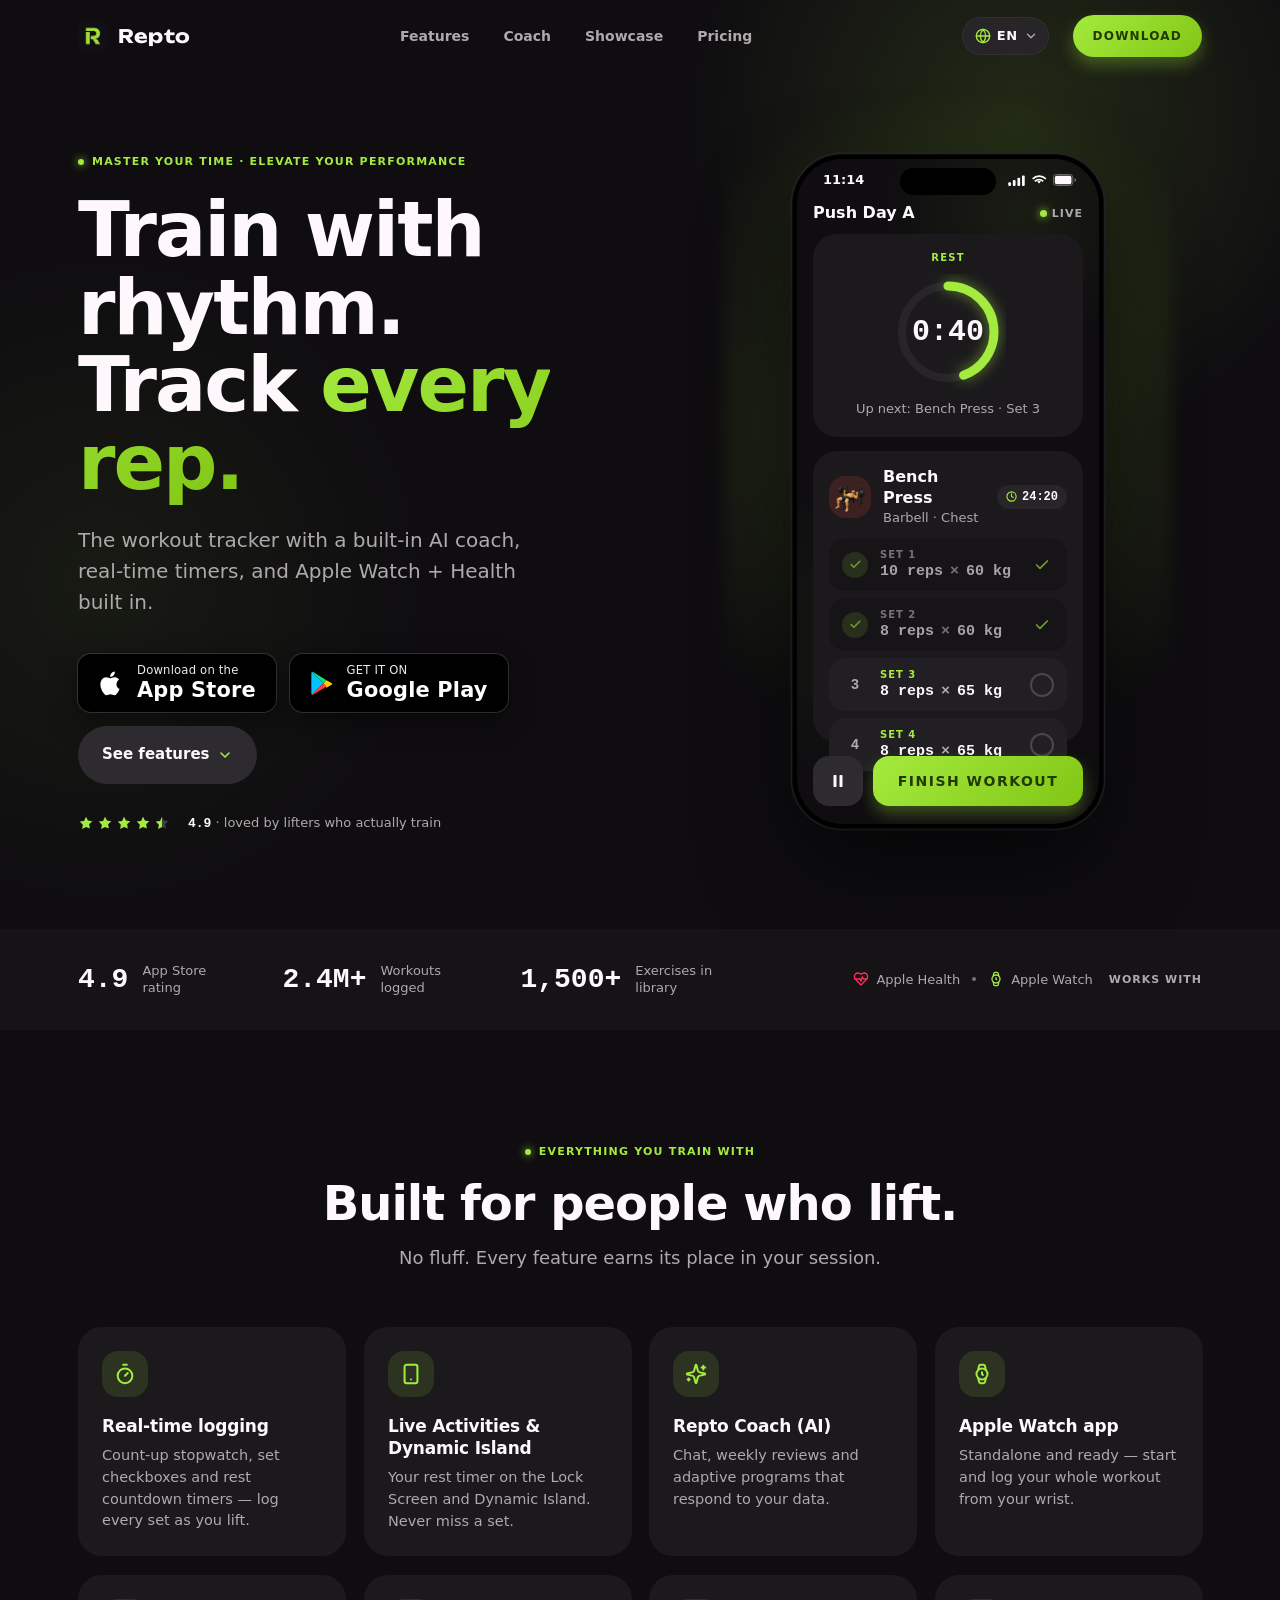
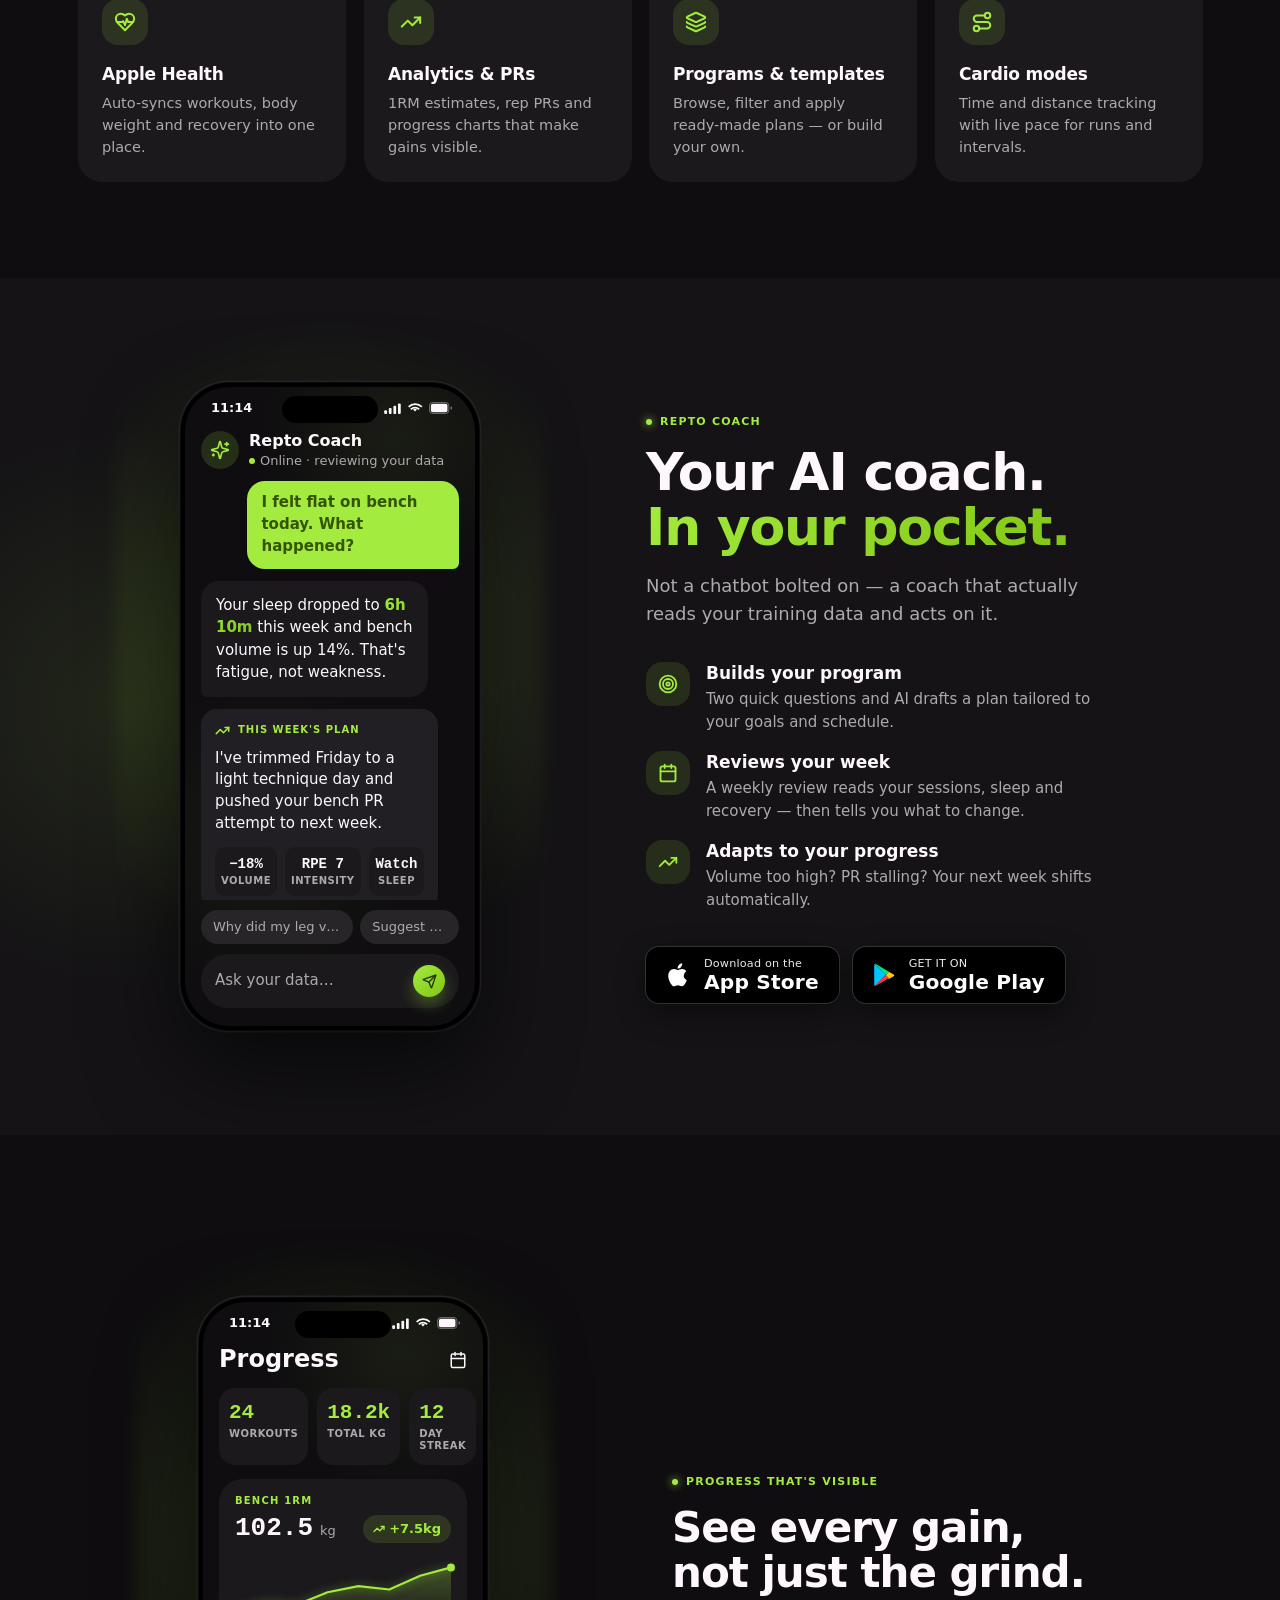
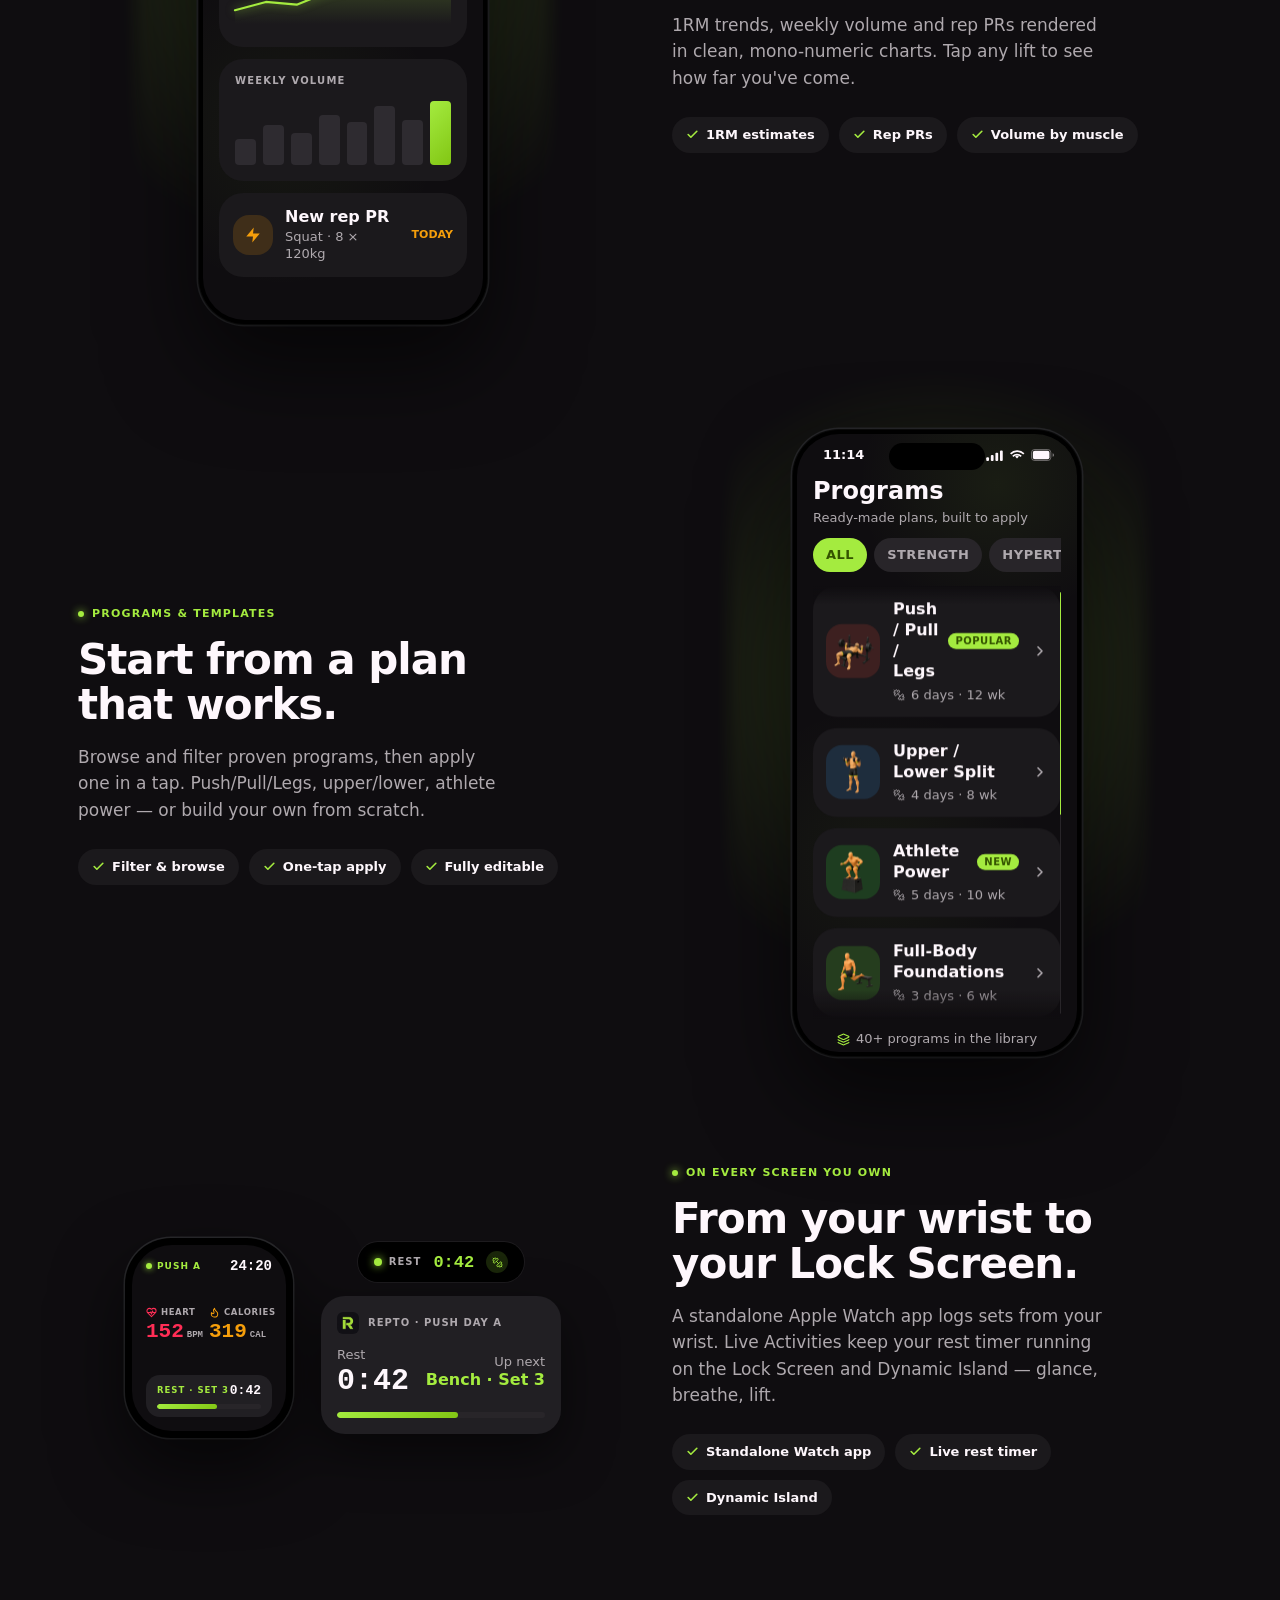
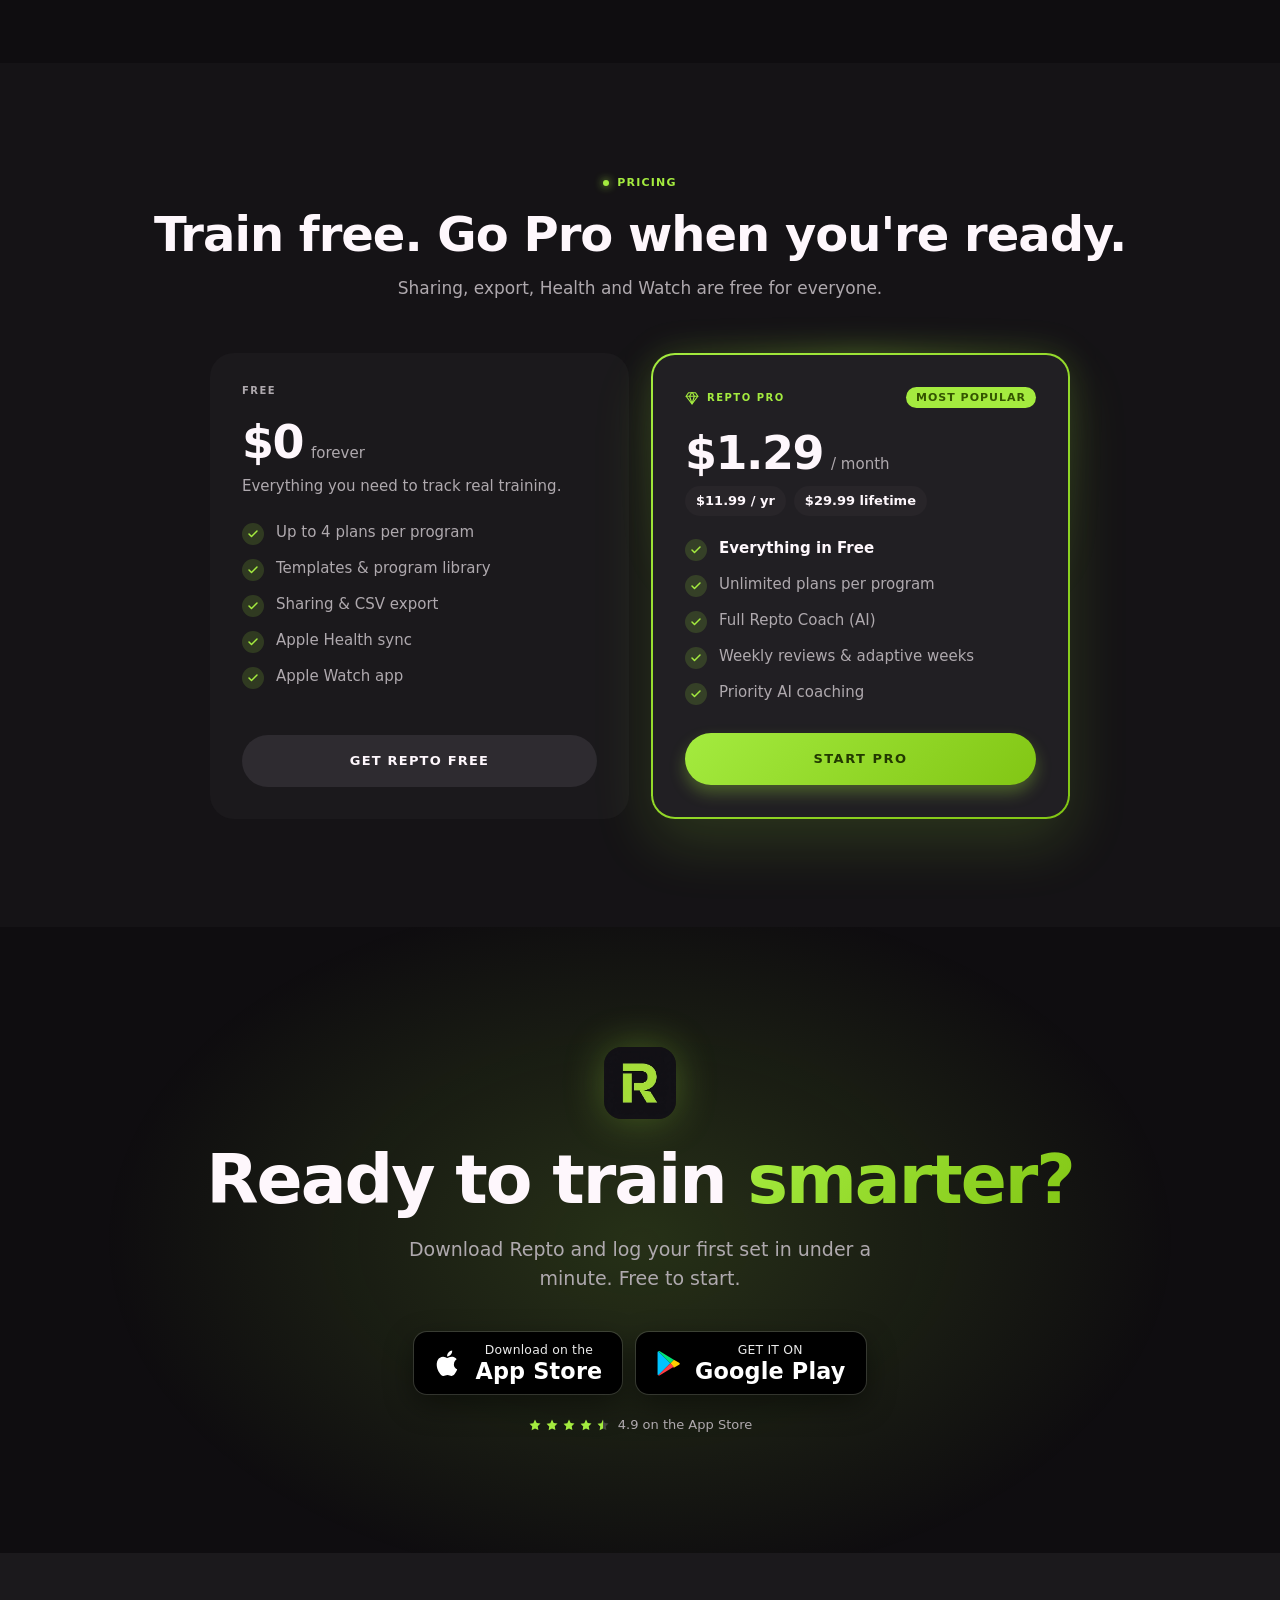
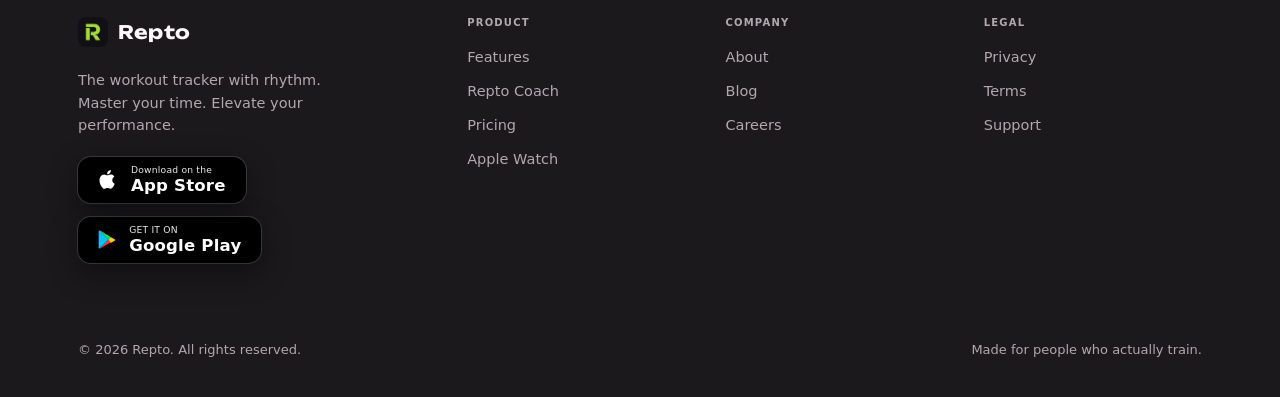
==== vi/index.html @ 9b0aa70a "fix(i18n): move vi pages to vi/ directory, remove 200 rewrite The 200 rewrite in _redirects (/vi -> " ====
<!DOCTYPE html>
<html lang="vi">
<head>
<meta charset="UTF-8" />
<meta name="viewport" content="width=device-width, initial-scale=1.0" />
<title>Repto — Tập theo từng nhịp. Ghi lại từng rep.</title>
<meta name="description" content="Ứng dụng theo dõi tập luyện với AI coach tích hợp, hẹn giờ thời gian thực, cùng Apple Watch + Apple Health. Làm chủ thời gian. Nâng tầm phong độ." />
<link rel="icon" href="../assets/repto-logo.jpeg" />
<link rel="stylesheet" href="../assets/colors_and_type.css" />
<link rel="stylesheet" href="../assets/styles.css" />
<link rel="stylesheet" href="../assets/lang.css" />
<link rel="canonical" href="https://reptofit.com/vi" />
<link rel="alternate" hreflang="en" href="https://reptofit.com/" />
<link rel="alternate" hreflang="vi" href="https://reptofit.com/vi" />
<link rel="alternate" hreflang="x-default" href="https://reptofit.com/" />
<meta property="og:type" content="website" />
<meta property="og:url" content="https://reptofit.com/vi" />
<meta property="og:title" content="Repto — Tập theo từng nhịp. Ghi lại từng rep." />
<meta property="og:description" content="Ứng dụng theo dõi tập luyện với AI coach tích hợp, hẹn giờ thời gian thực, cùng Apple Watch + Apple Health." />
<meta property="og:image" content="https://reptofit.com/assets/repto-logo.jpeg" />
<meta property="og:locale" content="vi_VN" />
<meta property="og:locale:alternate" content="en_US" />
<meta name="apple-itunes-app" content="app-id=6761402067" />
<meta name="twitter:card" content="summary_large_image" />
<meta name="twitter:title" content="Repto — Tập theo từng nhịp. Ghi lại từng rep." />
<meta name="twitter:description" content="Ứng dụng theo dõi tập luyện với AI coach tích hợp, hẹn giờ thời gian thực, cùng Apple Watch + Apple Health." />
<meta name="twitter:image" content="https://reptofit.com/assets/repto-logo.jpeg" />
<script type="application/ld+json">
{
  "@context": "https://schema.org",
  "@type": "SoftwareApplication",
  "name": "Repto — Ứng dụng theo dõi tập luyện",
  "operatingSystem": "iOS",
  "applicationCategory": "HealthApplication",
  "url": "https://reptofit.com/vi",
  "downloadUrl": "https://apps.apple.com/app/repto-workout-tracker/id6761402067",
  "description": "Ứng dụng theo dõi tập luyện với AI coach tích hợp, hẹn giờ thời gian thực, cùng Apple Watch + Apple Health.",
  "offers": {
    "@type": "Offer",
    "price": "0",
    "priceCurrency": "USD"
  },
  "publisher": {
    "@type": "Organization",
    "name": "Repto",
    "url": "https://reptofit.com/"
  },
  "aggregateRating": {
    "@type": "AggregateRating",
    "ratingValue": "4.9",
    "ratingCount": "30",
    "bestRating": "5",
    "worstRating": "1"
  }
}
</script>
<script src="../assets/redirect.js"></script>
</head>
<body>

<!-- ============================================================ ICON SPRITE
     Lucide-geometry stroke icons; referenced via <svg class="icon"><use/></svg>.
     Stroke/fill/size are set by presentation attributes on each <use> wrapper. -->
<svg width="0" height="0" style="position:absolute" aria-hidden="true">
  <defs>
    <symbol id="i-timer" viewBox="0 0 24 24"><line x1="10" x2="14" y1="2" y2="2"/><line x1="12" x2="15" y1="14" y2="11"/><circle cx="12" cy="14" r="8"/></symbol>
    <symbol id="i-smartphone" viewBox="0 0 24 24"><rect width="14" height="20" x="5" y="2" rx="2" ry="2"/><path d="M12 18h.01"/></symbol>
    <symbol id="i-sparkles" viewBox="0 0 24 24"><path d="M9.937 15.5A2 2 0 0 0 8.5 14.063l-6.135-1.582a.5.5 0 0 1 0-.962L8.5 9.936A2 2 0 0 0 9.937 8.5l1.582-6.135a.5.5 0 0 1 .962 0L14.063 8.5A2 2 0 0 0 15.5 9.937l6.135 1.581a.5.5 0 0 1 0 .964L15.5 14.063a2 2 0 0 0-1.437 1.437l-1.582 6.135a.5.5 0 0 1-.962 0z"/><path d="M20 3v4"/><path d="M22 5h-4"/><path d="M4 17v2"/><path d="M5 18H3"/></symbol>
    <symbol id="i-watch" viewBox="0 0 24 24"><circle cx="12" cy="12" r="6"/><polyline points="12 10 12 12 13 13"/><path d="m16.13 7.66-.81-4.05a2 2 0 0 0-2-1.61h-2.68a2 2 0 0 0-2 1.61l-.78 4.05"/><path d="m7.88 16.36.8 4a2 2 0 0 0 2 1.61h2.72a2 2 0 0 0 2-1.61l.81-4.05"/></symbol>
    <symbol id="i-heartPulse" viewBox="0 0 24 24"><path d="M19 14c1.49-1.46 3-3.21 3-5.5A5.5 5.5 0 0 0 16.5 3c-1.76 0-3 .5-4.5 2-1.5-1.5-2.74-2-4.5-2A5.5 5.5 0 0 0 2 8.5c0 2.3 1.5 4.05 3 5.5l7 7Z"/><path d="M3.22 12H9.5l.5-1 2 4.5 2-7 1.5 3.5h5.27"/></symbol>
    <symbol id="i-trendingUp" viewBox="0 0 24 24"><polyline points="22 7 13.5 15.5 8.5 10.5 2 17"/><polyline points="16 7 22 7 22 13"/></symbol>
    <symbol id="i-layers" viewBox="0 0 24 24"><path d="m12.83 2.18a2 2 0 0 0-1.66 0L2.6 6.08a1 1 0 0 0 0 1.83l8.58 3.91a2 2 0 0 0 1.66 0l8.58-3.9a1 1 0 0 0 0-1.83Z"/><path d="M2 12a1 1 0 0 0 .58.91l8.6 3.91a2 2 0 0 0 1.65 0l8.58-3.9A1 1 0 0 0 22 12"/><path d="M2 17a1 1 0 0 0 .58.91l8.6 3.91a2 2 0 0 0 1.65 0l8.58-3.9A1 1 0 0 0 22 17"/></symbol>
    <symbol id="i-route" viewBox="0 0 24 24"><circle cx="6" cy="19" r="3"/><path d="M9 19h8.5a3.5 3.5 0 0 0 0-7h-11a3.5 3.5 0 0 1 0-7H15"/><circle cx="18" cy="5" r="3"/></symbol>
    <symbol id="i-target" viewBox="0 0 24 24"><circle cx="12" cy="12" r="10"/><circle cx="12" cy="12" r="6"/><circle cx="12" cy="12" r="2"/></symbol>
    <symbol id="i-calendar" viewBox="0 0 24 24"><path d="M8 2v4"/><path d="M16 2v4"/><rect width="18" height="18" x="3" y="4" rx="2"/><path d="M3 10h18"/></symbol>
    <symbol id="i-check" viewBox="0 0 24 24"><path d="M20 6 9 17l-5-5"/></symbol>
    <symbol id="i-gem" viewBox="0 0 24 24"><path d="M6 3h12l4 6-10 13L2 9Z"/><path d="M11 3 8 9l4 13 4-13-3-6"/><path d="M2 9h20"/></symbol>
    <symbol id="i-chevronDown" viewBox="0 0 24 24"><path d="m6 9 6 6 6-6"/></symbol>
    <symbol id="i-chevronRight" viewBox="0 0 24 24"><path d="m9 18 6-6-6-6"/></symbol>
    <symbol id="i-clock" viewBox="0 0 24 24"><circle cx="12" cy="12" r="10"/><polyline points="12 6 12 12 16 14"/></symbol>
    <symbol id="i-dumbbell" viewBox="0 0 24 24"><path d="M14.4 14.4 9.6 9.6"/><path d="M18.657 21.485a2 2 0 1 1-2.829-2.828l-1.767 1.768a2 2 0 1 1-2.829-2.829l6.364-6.364a2 2 0 1 1 2.829 2.829l-1.768 1.767a2 2 0 1 1 2.828 2.829z"/><path d="m21.5 21.5-1.4-1.4"/><path d="M3.9 3.9 2.5 2.5"/><path d="M6.404 12.768a2 2 0 1 1-2.829-2.829l1.768-1.767a2 2 0 1 1-2.828-2.829l2.828-2.828a2 2 0 1 1 2.829 2.828l1.767-1.768a2 2 0 1 1 2.829 2.829z"/></symbol>
    <symbol id="i-flame" viewBox="0 0 24 24"><path d="M8.5 14.5A2.5 2.5 0 0 0 11 12c0-1.38-.5-2-1-3-1.072-2.143-.224-4.054 2-6 .5 2.5 2 4.9 4 6.5 2 1.6 3 3.5 3 5.5a7 7 0 1 1-14 0c0-1.153.433-2.294 1-3a2.5 2.5 0 0 0 2.5 2.5z"/></symbol>
    <symbol id="i-zap" viewBox="0 0 24 24"><polygon points="13 2 3 14 12 14 11 22 21 10 12 10 13 2"/></symbol>
    <symbol id="i-send" viewBox="0 0 24 24"><path d="M14.536 21.686a.5.5 0 0 0 .937-.024l6.5-19a.496.496 0 0 0-.635-.635l-19 6.5a.5.5 0 0 0-.024.937l7.93 3.18a2 2 0 0 1 1.112 1.11z"/><path d="m21.854 2.147-10.94 10.939"/></symbol>
  </defs>
</svg>

<!-- ============================================================ NAV -->
<header class="nav" id="nav">
  <nav class="nav__inner container">
    <a href="#top" class="wordmark" aria-label="Repto home">
      <img src="../assets/repto-logo.jpeg" alt="" width="30" height="30" class="wordmark__logo" />
      <span class="wordmark__name">Repto</span>
    </a>
    <div class="nav__links">
      <a href="#features">Tính năng</a>
      <a href="#coach">Coach</a>
      <a href="#showcase">Trải nghiệm</a>
      <a href="#pricing">Bảng giá</a>
    </div>
    <div class="nav__lang" data-lang-switch><noscript><a href="/">English</a></noscript></div>
    <a href="#download" class="btn-cta nav__cta">Tải về</a>
  </nav>
</header>

<main>

<!-- ============================================================ HERO -->
<section id="top" class="hero">
  <div class="hero__glows" aria-hidden="true">
    <span class="glow glow--hero-a"></span>
    <span class="glow glow--hero-b"></span>
  </div>
  <div class="container hero__inner">
    <div class="hero-grid">
      <div class="hero-copy">
        <div class="reveal"><span class="overline"><span class="overline__dot"></span><span class="overline__text">Làm chủ thời gian · Nâng tầm phong độ</span></span></div>
        <h1 class="reveal hero__title" data-delay="70">Tập theo từng nhịp.<br />Ghi lại <span class="accent">từng rep.</span></h1>
        <p class="reveal hero__lead" data-delay="140">Ứng dụng theo dõi tập luyện tích hợp AI coach, hẹn giờ thời gian thực, cùng Apple Watch + Health.</p>
        <div class="reveal hero__ctas" data-delay="210">
          <!-- App Store badge -->
          <a href="https://apps.apple.com/app/repto-workout-tracker/id6761402067" target="_blank" rel="noopener" class="badge badge--58" aria-label="Tải Repto trên App Store">
            <svg class="badge__glyph" viewBox="0 0 24 24" fill="#fff" aria-hidden="true"><path d="M17.05 12.5c-.03-2.5 2.04-3.7 2.13-3.76-1.16-1.7-2.97-1.93-3.61-1.96-1.54-.16-3 .9-3.78.9-.77 0-1.97-.88-3.24-.85-1.67.02-3.21.97-4.07 2.46-1.73 3.01-.44 7.46 1.24 9.9.82 1.2 1.8 2.53 3.08 2.48 1.24-.05 1.7-.8 3.2-.8 1.49 0 1.9.8 3.2.77 1.32-.02 2.16-1.21 2.97-2.41.93-1.38 1.32-2.72 1.34-2.79-.03-.01-2.57-.99-2.6-3.92zM14.6 5.1c.68-.83 1.14-1.98 1.01-3.1-.98.04-2.16.65-2.87 1.47-.63.73-1.18 1.9-1.03 3.02 1.09.08 2.21-.56 2.89-1.39z"/></svg>
            <span class="badge__txt"><span class="badge__pre">Tải xuống trên</span><span class="badge__name">App Store</span></span>
          </a>
          <!-- Google Play badge -->
          <a href="#download" class="badge badge--58" aria-label="Tải Repto trên Google Play">
            <svg class="badge__glyph badge__glyph--play" viewBox="0 0 24 24" aria-hidden="true"><path d="M3.609 1.814 13.792 12 3.61 22.186a.996.996 0 0 1-.61-.92V2.734a1 1 0 0 1 .609-.92z" fill="#00C3FF"/><path d="m13.792 12 2.882-2.882 4.434 2.53c.78.445.78 1.26 0 1.704l-4.434 2.53L13.792 12z" fill="#FFCE00"/><path d="m16.674 9.118-2.882 2.882L3.61 1.814a.998.998 0 0 1 .98-.04l12.084 7.344z" fill="#00E676"/><path d="m13.792 12 2.882 2.882L4.589 22.226a.998.998 0 0 1-.98-.04L13.792 12z" fill="#FF3D47"/></svg>
            <span class="badge__txt"><span class="badge__pre">TẢI ỨNG DỤNG TRÊN</span><span class="badge__name">Google Play</span></span>
          </a>
          <a href="#features" class="btn-ghost">Xem tính năng <svg class="icon" width="16" height="16" fill="none" stroke="var(--lime)" stroke-width="2.4" stroke-linecap="round" stroke-linejoin="round"><use href="#i-chevronDown"/></svg></a>
        </div>
        <div class="reveal hero__rating" data-delay="280">
          <span class="stars" data-stars="4.9" aria-label="4.9 trên 5"></span>
          <span class="hero__rating-txt"><strong>4.9</strong> · được tin dùng bởi những người thật sự đam mê tập luyện</span>
        </div>
      </div>
      <div class="hero-phone">
        <div class="reveal reveal--far" data-delay="180">
          <!-- PHONE: Active Workout -->
          <div class="phone phone--312">
            <span class="phone__glow" aria-hidden="true"></span>
            <div class="phone__body repto-float">
              <div class="phone__screen">
                <div class="phone__ambient" aria-hidden="true"><span></span><span></span></div>
                <div class="statusbar">
                  <span class="statusbar__time" data-clock>9:41</span>
                  <span class="statusbar__icons">
                    <svg width="17" height="11" viewBox="0 0 18 12" fill="currentColor"><rect x="0" y="8" width="3" height="4" rx="1"/><rect x="5" y="5.5" width="3" height="6.5" rx="1"/><rect x="10" y="3" width="3" height="9" rx="1"/><rect x="15" y="0.5" width="3" height="11.5" rx="1"/></svg>
                    <svg width="16" height="11" viewBox="0 0 17 12" fill="currentColor"><path d="M8.5 2.2c2.6 0 5 1 6.8 2.7l1.3-1.4A11 11 0 0 0 8.5.3 11 11 0 0 0 .9 3.5l1.3 1.4A9.4 9.4 0 0 1 8.5 2.2z"/><path d="M8.5 6c1.5 0 2.9.6 3.9 1.6l1.3-1.4a7.3 7.3 0 0 0-10.4 0l1.3 1.4A5.4 5.4 0 0 1 8.5 6z"/><path d="m8.5 9.4 2.1-2.2a3 3 0 0 0-4.2 0z"/></svg>
                    <svg width="24" height="12" viewBox="0 0 26 13" fill="none"><rect x="0.5" y="0.5" width="21" height="12" rx="3.5" stroke="currentColor" opacity="0.4"/><rect x="2" y="2" width="18" height="9" rx="2" fill="currentColor"/><path d="M23.5 4.5v4c.8-.3 1.3-1 1.3-2s-.5-1.7-1.3-2z" fill="currentColor" opacity="0.5"/></svg>
                  </span>
                  <span class="statusbar__notch"></span>
                </div>
                <div class="phone__content">
                  <!-- Active workout screen -->
                  <div class="aw">
                    <div class="aw__head">
                      <div class="aw__title">Push Day A</div>
                      <span class="aw__live"><span class="repto-pulse aw__live-dot"></span> LIVE</span>
                    </div>
                    <div class="aw__pad">
                      <div class="aw__rest">
                        <div class="plabel" data-rest-label>REST</div>
                        <div class="aw__ring">
                          <svg width="116" height="116" viewBox="0 0 116 116" class="aw__ring-svg">
                            <circle cx="58" cy="58" r="46" fill="none" stroke="var(--surface-highest)" stroke-width="8"/>
                            <circle cx="58" cy="58" r="46" fill="none" stroke="var(--lime)" stroke-width="9" stroke-linecap="round" class="aw__ring-prog" data-rest-ring stroke-dasharray="289.03" stroke-dashoffset="154.15"/>
                          </svg>
                          <div class="aw__ring-num" data-rest-num>0:42</div>
                        </div>
                        <div class="aw__upnext">Up next: Bench Press · Set 3</div>
                      </div>
                    </div>
                    <div class="aw__pad aw__exwrap">
                      <div class="aw__ex">
                        <div class="aw__ex-head">
                          <div class="aw__ex-icon" style="background:var(--muscle-chest)"><img src="../assets/exercises/bench_press_barbell.png" alt="" /></div>
                          <div class="aw__ex-meta">
                            <div class="card-title">Bench Press</div>
                            <div class="caption">Barbell · Chest</div>
                          </div>
                          <span class="aw__ex-timer"><svg class="icon" width="11" height="11" fill="none" stroke="var(--lime)" stroke-width="2.4" stroke-linecap="round" stroke-linejoin="round"><use href="#i-clock"/></svg><span class="mono" data-elapsed>24:18</span></span>
                        </div>
                        <div class="aw__sets">
                          <div class="aw__set aw__set--done">
                            <span class="aw__set-mark"><svg class="icon" width="13" height="13" fill="none" stroke="var(--lime)" stroke-width="3" stroke-linecap="round" stroke-linejoin="round"><use href="#i-check"/></svg></span>
                            <div class="aw__set-body"><div class="aw__set-label aw__set-label--done">SET 1</div><div class="aw__set-val"><span>10 reps</span><span class="aw__set-x">×</span><span>60 kg</span></div></div>
                            <span class="aw__set-check aw__set-check--done"><svg class="icon" width="16" height="16" fill="none" stroke="var(--lime)" stroke-width="2.6" stroke-linecap="round" stroke-linejoin="round"><use href="#i-check"/></svg></span>
                          </div>
                          <div class="aw__set aw__set--done">
                            <span class="aw__set-mark"><svg class="icon" width="13" height="13" fill="none" stroke="var(--lime)" stroke-width="3" stroke-linecap="round" stroke-linejoin="round"><use href="#i-check"/></svg></span>
                            <div class="aw__set-body"><div class="aw__set-label aw__set-label--done">SET 2</div><div class="aw__set-val"><span>8 reps</span><span class="aw__set-x">×</span><span>60 kg</span></div></div>
                            <span class="aw__set-check aw__set-check--done"><svg class="icon" width="16" height="16" fill="none" stroke="var(--lime)" stroke-width="2.6" stroke-linecap="round" stroke-linejoin="round"><use href="#i-check"/></svg></span>
                          </div>
                          <div class="aw__set">
                            <span class="aw__set-num">3</span>
                            <div class="aw__set-body"><div class="aw__set-label">SET 3</div><div class="aw__set-val"><span>8 reps</span><span class="aw__set-x">×</span><span>65 kg</span></div></div>
                            <span class="aw__set-check"></span>
                          </div>
                          <div class="aw__set">
                            <span class="aw__set-num">4</span>
                            <div class="aw__set-body"><div class="aw__set-label">SET 4</div><div class="aw__set-val"><span>8 reps</span><span class="aw__set-x">×</span><span>65 kg</span></div></div>
                            <span class="aw__set-check"></span>
                          </div>
                        </div>
                      </div>
                    </div>
                    <div class="aw__actions">
                      <div class="aw__pause"><svg width="18" height="18" viewBox="0 0 24 24" fill="var(--text-primary)"><rect x="6" y="4" width="4" height="16" rx="1"/><rect x="14" y="4" width="4" height="16" rx="1"/></svg></div>
                      <div class="aw__finish">Finish Workout</div>
                    </div>
                  </div>
                </div>
              </div>
            </div>
          </div>
        </div>
      </div>
    </div>
  </div>
</section>

<!-- ============================================================ SOCIAL PROOF -->
<section class="proof">
  <div class="container proof__inner">
    <div class="proof-stats">
      <div class="proof__stat"><span class="proof__val">4.9</span><span class="proof__lbl">Đánh giá App Store</span></div>
      <div class="proof__stat"><span class="proof__val">2.4M+</span><span class="proof__lbl">Buổi tập đã ghi</span></div>
      <div class="proof__stat"><span class="proof__val">1,500+</span><span class="proof__lbl">Bài tập trong thư viện</span></div>
    </div>
    <div class="proof__works">
      <span class="proof__work"><svg class="icon" width="16" height="16" fill="none" stroke="var(--health-red)" stroke-width="2" stroke-linecap="round" stroke-linejoin="round"><use href="#i-heartPulse"/></svg> Apple Health</span>
      <span class="proof__sep"></span>
      <span class="proof__work"><svg class="icon" width="16" height="16" fill="none" stroke="var(--lime)" stroke-width="2" stroke-linecap="round" stroke-linejoin="round"><use href="#i-watch"/></svg> Apple Watch</span>
    </div>
  </div>
</section>

<!-- ============================================================ FEATURES -->
<section id="features" class="features">
  <div class="container">
    <div class="reveal section-head">
      <span class="overline"><span class="overline__dot"></span><span class="overline__text">Tất cả những gì bạn cần để tập</span></span>
      <h2 class="section-title">Tạo ra dành cho bất cứ ai đam mê tập luyện.</h2>
      <p class="section-lead">All in one. Tất cả những gì bạn cần cho quá trình tập luyện hiệu quả.</p>
    </div>
    <div class="feat-grid">
      <div class="reveal feat-cell"><article class="feature"><div class="feature__icon"><svg class="icon" width="22" height="22" fill="none" stroke="var(--lime)" stroke-width="2.2" stroke-linecap="round" stroke-linejoin="round"><use href="#i-timer"/></svg></div><h3 class="feature__title">Ghi log thời gian thực</h3><p class="feature__desc">Đồng hồ bấm giờ đếm lên, ô đánh dấu set và bộ đếm ngược nghỉ — ghi lại từng set ngay khi tập.</p></article></div>
      <div class="reveal feat-cell" data-delay="60"><article class="feature"><div class="feature__icon"><svg class="icon" width="22" height="22" fill="none" stroke="var(--lime)" stroke-width="2.2" stroke-linecap="round" stroke-linejoin="round"><use href="#i-smartphone"/></svg></div><h3 class="feature__title">Live Activities &amp; Dynamic Island</h3><p class="feature__desc">Bộ đếm nghỉ ngay trên Màn hình khóa và Dynamic Island. Không bỏ lỡ set nào.</p></article></div>
      <div class="reveal feat-cell" data-delay="120"><article class="feature"><div class="feature__icon"><svg class="icon" width="22" height="22" fill="none" stroke="var(--lime)" stroke-width="2.2" stroke-linecap="round" stroke-linejoin="round"><use href="#i-sparkles"/></svg></div><h3 class="feature__title">Repto Coach (AI)</h3><p class="feature__desc">Trò chuyện, đánh giá hằng tuần và chương trình thích ứng theo dữ liệu của bạn.</p></article></div>
      <div class="reveal feat-cell" data-delay="180"><article class="feature"><div class="feature__icon"><svg class="icon" width="22" height="22" fill="none" stroke="var(--lime)" stroke-width="2.2" stroke-linecap="round" stroke-linejoin="round"><use href="#i-watch"/></svg></div><h3 class="feature__title">Ứng dụng Apple Watch</h3><p class="feature__desc">Độc lập và sẵn sàng — bắt đầu và ghi lại cả buổi tập ngay trên cổ tay.</p></article></div>
      <div class="reveal feat-cell"><article class="feature"><div class="feature__icon"><svg class="icon" width="22" height="22" fill="none" stroke="var(--lime)" stroke-width="2.2" stroke-linecap="round" stroke-linejoin="round"><use href="#i-heartPulse"/></svg></div><h3 class="feature__title">Apple Health</h3><p class="feature__desc">Tự động đồng bộ buổi tập, cân nặng và phục hồi về một nơi.</p></article></div>
      <div class="reveal feat-cell" data-delay="60"><article class="feature"><div class="feature__icon"><svg class="icon" width="22" height="22" fill="none" stroke="var(--lime)" stroke-width="2.2" stroke-linecap="round" stroke-linejoin="round"><use href="#i-trendingUp"/></svg></div><h3 class="feature__title">Phân tích &amp; PR</h3><p class="feature__desc">Ước lượng 1RM, PR số rep và biểu đồ tiến bộ giúp thấy rõ thành quả.</p></article></div>
      <div class="reveal feat-cell" data-delay="120"><article class="feature"><div class="feature__icon"><svg class="icon" width="22" height="22" fill="none" stroke="var(--lime)" stroke-width="2.2" stroke-linecap="round" stroke-linejoin="round"><use href="#i-layers"/></svg></div><h3 class="feature__title">Chương trình &amp; mẫu</h3><p class="feature__desc">Duyệt, lọc và áp dụng kế hoạch dựng sẵn — hoặc tự tạo của riêng bạn.</p></article></div>
      <div class="reveal feat-cell" data-delay="180"><article class="feature"><div class="feature__icon"><svg class="icon" width="22" height="22" fill="none" stroke="var(--lime)" stroke-width="2.2" stroke-linecap="round" stroke-linejoin="round"><use href="#i-route"/></svg></div><h3 class="feature__title">Chế độ cardio</h3><p class="feature__desc">Theo dõi thời gian và quãng đường cùng pace trực tiếp cho chạy bộ và interval.</p></article></div>
    </div>
  </div>
</section>

<!-- ============================================================ COACH SPOTLIGHT -->
<section id="coach" class="coach">
  <div class="glow glow--coach" aria-hidden="true"></div>
  <div class="container coach__inner">
    <div class="coach-grid">
      <div class="coach-phone">
        <div class="reveal reveal--far">
          <!-- PHONE: Coach chat -->
          <div class="phone phone--300">
            <span class="phone__glow" aria-hidden="true"></span>
            <div class="phone__body repto-float" style="animation-delay:.6s">
              <div class="phone__screen">
                <div class="phone__ambient" aria-hidden="true"><span></span><span></span></div>
                <div class="statusbar">
                  <span class="statusbar__time" data-clock>9:41</span>
                  <span class="statusbar__icons">
                    <svg width="17" height="11" viewBox="0 0 18 12" fill="currentColor"><rect x="0" y="8" width="3" height="4" rx="1"/><rect x="5" y="5.5" width="3" height="6.5" rx="1"/><rect x="10" y="3" width="3" height="9" rx="1"/><rect x="15" y="0.5" width="3" height="11.5" rx="1"/></svg>
                    <svg width="16" height="11" viewBox="0 0 17 12" fill="currentColor"><path d="M8.5 2.2c2.6 0 5 1 6.8 2.7l1.3-1.4A11 11 0 0 0 8.5.3 11 11 0 0 0 .9 3.5l1.3 1.4A9.4 9.4 0 0 1 8.5 2.2z"/><path d="M8.5 6c1.5 0 2.9.6 3.9 1.6l1.3-1.4a7.3 7.3 0 0 0-10.4 0l1.3 1.4A5.4 5.4 0 0 1 8.5 6z"/><path d="m8.5 9.4 2.1-2.2a3 3 0 0 0-4.2 0z"/></svg>
                    <svg width="24" height="12" viewBox="0 0 26 13" fill="none"><rect x="0.5" y="0.5" width="21" height="12" rx="3.5" stroke="currentColor" opacity="0.4"/><rect x="2" y="2" width="18" height="9" rx="2" fill="currentColor"/><path d="M23.5 4.5v4c.8-.3 1.3-1 1.3-2s-.5-1.7-1.3-2z" fill="currentColor" opacity="0.5"/></svg>
                  </span>
                  <span class="statusbar__notch"></span>
                </div>
                <div class="phone__content">
                  <!-- Coach chat screen -->
                  <div class="coach-scr">
                    <div class="coach-scr__head">
                      <span class="coach-scr__avatar"><svg class="icon" width="20" height="20" fill="none" stroke="var(--lime)" stroke-width="2" stroke-linecap="round" stroke-linejoin="round"><use href="#i-sparkles"/></svg></span>
                      <div class="coach-scr__id">
                        <div class="card-title">Repto Coach</div>
                        <div class="coach-scr__status"><span class="repto-pulse coach-scr__dot"></span> Online · reviewing your data</div>
                      </div>
                    </div>
                    <div class="coach-scr__thread">
                      <div class="bubble bubble--user">I felt flat on bench today. What happened?</div>
                      <div class="bubble bubble--coach">Your sleep dropped to <strong class="accent">6h 10m</strong> this week and bench volume is up 14%. That's fatigue, not weakness.</div>
                      <div class="coach-scr__insight">
                        <div class="coach-scr__insight-head"><svg class="icon" width="15" height="15" fill="none" stroke="var(--lime)" stroke-width="2.4" stroke-linecap="round" stroke-linejoin="round"><use href="#i-trendingUp"/></svg><span class="coach-scr__insight-title">THIS WEEK'S PLAN</span></div>
                        <div class="coach-scr__insight-body">I've trimmed Friday to a light technique day and pushed your bench PR attempt to next week.</div>
                        <div class="coach-scr__metrics">
                          <div class="coach-scr__metric"><div class="coach-scr__metric-v">−18%</div><div class="coach-scr__metric-k">VOLUME</div></div>
                          <div class="coach-scr__metric"><div class="coach-scr__metric-v">RPE 7</div><div class="coach-scr__metric-k">INTENSITY</div></div>
                          <div class="coach-scr__metric"><div class="coach-scr__metric-v">Watch</div><div class="coach-scr__metric-k">SLEEP</div></div>
                        </div>
                      </div>
                      <div class="bubble bubble--typing"><span class="repto-typing"></span><span class="repto-typing" style="animation-delay:.18s"></span><span class="repto-typing" style="animation-delay:.36s"></span></div>
                    </div>
                    <div class="coach-scr__compose">
                      <div class="coach-scr__chips">
                        <span class="coach-scr__chip">Why did my leg volume drop?</span>
                        <span class="coach-scr__chip">Suggest a deload</span>
                      </div>
                      <div class="coach-scr__input"><span class="coach-scr__placeholder">Ask your data…</span><span class="coach-scr__send"><svg class="icon" width="15" height="15" fill="none" stroke="var(--lime-soft)" stroke-width="2.2" stroke-linecap="round" stroke-linejoin="round"><use href="#i-send"/></svg></span></div>
                    </div>
                  </div>
                </div>
              </div>
            </div>
          </div>
        </div>
      </div>
      <div class="coach-copy">
        <div class="reveal"><span class="overline"><span class="overline__dot"></span><span class="overline__text">Repto Coach</span></span></div>
        <h2 class="reveal coach__title" data-delay="70">HLV AI của bạn.<br /><span class="accent">Ngay trong túi.</span></h2>
        <p class="reveal coach__lead" data-delay="130">Không phải chatbot gắn thêm cho có — một HLV thật sự đọc dữ liệu tập luyện của bạn và hành động dựa trên đó.</p>
        <div class="coach__bullets">
          <div class="reveal coach__bullet" data-delay="180"><span class="coach__bullet-icon"><svg class="icon" width="20" height="20" fill="none" stroke="var(--lime)" stroke-width="2.2" stroke-linecap="round" stroke-linejoin="round"><use href="#i-target"/></svg></span><div><div class="coach__bullet-title">Xây chương trình cho bạn</div><div class="coach__bullet-desc">Hai câu hỏi nhanh và AI phác thảo kế hoạch phù hợp mục tiêu và lịch của bạn.</div></div></div>
          <div class="reveal coach__bullet" data-delay="250"><span class="coach__bullet-icon"><svg class="icon" width="20" height="20" fill="none" stroke="var(--lime)" stroke-width="2.2" stroke-linecap="round" stroke-linejoin="round"><use href="#i-calendar"/></svg></span><div><div class="coach__bullet-title">Đánh giá tuần của bạn</div><div class="coach__bullet-desc">Bản đánh giá hằng tuần đọc các buổi tập, giấc ngủ và phục hồi — rồi cho bạn biết cần thay đổi gì.</div></div></div>
          <div class="reveal coach__bullet" data-delay="320"><span class="coach__bullet-icon"><svg class="icon" width="20" height="20" fill="none" stroke="var(--lime)" stroke-width="2.2" stroke-linecap="round" stroke-linejoin="round"><use href="#i-trendingUp"/></svg></span><div><div class="coach__bullet-title">Thích ứng theo tiến bộ</div><div class="coach__bullet-desc">Volume quá cao? PR chững lại? Tuần kế tiếp tự điều chỉnh.</div></div></div>
        </div>
        <div class="reveal coach__ctas" data-delay="420">
          <a href="https://apps.apple.com/app/repto-workout-tracker/id6761402067" target="_blank" rel="noopener" class="badge badge--56" aria-label="Tải Repto trên App Store">
            <svg class="badge__glyph" viewBox="0 0 24 24" fill="#fff" aria-hidden="true"><path d="M17.05 12.5c-.03-2.5 2.04-3.7 2.13-3.76-1.16-1.7-2.97-1.93-3.61-1.96-1.54-.16-3 .9-3.78.9-.77 0-1.97-.88-3.24-.85-1.67.02-3.21.97-4.07 2.46-1.73 3.01-.44 7.46 1.24 9.9.82 1.2 1.8 2.53 3.08 2.48 1.24-.05 1.7-.8 3.2-.8 1.49 0 1.9.8 3.2.77 1.32-.02 2.16-1.21 2.97-2.41.93-1.38 1.32-2.72 1.34-2.79-.03-.01-2.57-.99-2.6-3.92zM14.6 5.1c.68-.83 1.14-1.98 1.01-3.1-.98.04-2.16.65-2.87 1.47-.63.73-1.18 1.9-1.03 3.02 1.09.08 2.21-.56 2.89-1.39z"/></svg>
            <span class="badge__txt"><span class="badge__pre">Tải xuống trên</span><span class="badge__name">App Store</span></span>
          </a>
          <a href="#download" class="badge badge--56" aria-label="Tải Repto trên Google Play">
            <svg class="badge__glyph badge__glyph--play" viewBox="0 0 24 24" aria-hidden="true"><path d="M3.609 1.814 13.792 12 3.61 22.186a.996.996 0 0 1-.61-.92V2.734a1 1 0 0 1 .609-.92z" fill="#00C3FF"/><path d="m13.792 12 2.882-2.882 4.434 2.53c.78.445.78 1.26 0 1.704l-4.434 2.53L13.792 12z" fill="#FFCE00"/><path d="m16.674 9.118-2.882 2.882L3.61 1.814a.998.998 0 0 1 .98-.04l12.084 7.344z" fill="#00E676"/><path d="m13.792 12 2.882 2.882L4.589 22.226a.998.998 0 0 1-.98-.04L13.792 12z" fill="#FF3D47"/></svg>
            <span class="badge__txt"><span class="badge__pre">TẢI ỨNG DỤNG TRÊN</span><span class="badge__name">Google Play</span></span>
          </a>
        </div>
      </div>
    </div>
  </div>
</section>

<!-- ============================================================ SHOWCASE -->
<section id="showcase" class="showcase">
  <div class="container">

    <!-- Row 1: Analytics (phone left) -->
    <div class="showcase-row">
      <div class="sr-phone">
        <div class="reveal reveal--far">
          <div class="phone phone--290">
            <span class="phone__glow" aria-hidden="true"></span>
            <div class="phone__body repto-float" style="animation-delay:.2s">
              <div class="phone__screen">
                <div class="phone__ambient" aria-hidden="true"><span></span><span></span></div>
                <div class="statusbar"><span class="statusbar__time" data-clock>9:41</span><span class="statusbar__icons"><svg width="17" height="11" viewBox="0 0 18 12" fill="currentColor"><rect x="0" y="8" width="3" height="4" rx="1"/><rect x="5" y="5.5" width="3" height="6.5" rx="1"/><rect x="10" y="3" width="3" height="9" rx="1"/><rect x="15" y="0.5" width="3" height="11.5" rx="1"/></svg><svg width="16" height="11" viewBox="0 0 17 12" fill="currentColor"><path d="M8.5 2.2c2.6 0 5 1 6.8 2.7l1.3-1.4A11 11 0 0 0 8.5.3 11 11 0 0 0 .9 3.5l1.3 1.4A9.4 9.4 0 0 1 8.5 2.2z"/><path d="M8.5 6c1.5 0 2.9.6 3.9 1.6l1.3-1.4a7.3 7.3 0 0 0-10.4 0l1.3 1.4A5.4 5.4 0 0 1 8.5 6z"/><path d="m8.5 9.4 2.1-2.2a3 3 0 0 0-4.2 0z"/></svg><svg width="24" height="12" viewBox="0 0 26 13" fill="none"><rect x="0.5" y="0.5" width="21" height="12" rx="3.5" stroke="currentColor" opacity="0.4"/><rect x="2" y="2" width="18" height="9" rx="2" fill="currentColor"/><path d="M23.5 4.5v4c.8-.3 1.3-1 1.3-2s-.5-1.7-1.3-2z" fill="currentColor" opacity="0.5"/></svg></span><span class="statusbar__notch"></span></div>
                <div class="phone__content">
                  <!-- Analytics screen -->
                  <div class="ana">
                    <div class="ana__head"><div class="page-title">Progress</div><svg class="icon" width="18" height="18" fill="none" stroke="var(--text-primary)" stroke-width="2" stroke-linecap="round" stroke-linejoin="round"><use href="#i-calendar"/></svg></div>
                    <div class="ana__strip">
                      <div class="ana__stat"><div class="ana__stat-v">24</div><div class="ana__stat-l">WORKOUTS</div></div>
                      <div class="ana__stat"><div class="ana__stat-v">18.2k</div><div class="ana__stat-l">TOTAL KG</div></div>
                      <div class="ana__stat"><div class="ana__stat-v">12</div><div class="ana__stat-l">DAY STREAK</div></div>
                    </div>
                    <div class="ana__card">
                      <div class="ana__card-head">
                        <div><div class="plabel">BENCH 1RM</div><div class="ana__1rm"><span class="ana__1rm-v">102.5</span><span class="caption">kg</span></div></div>
                        <span class="ana__delta"><svg class="icon" width="12" height="12" fill="none" stroke="currentColor" stroke-width="2.6" stroke-linecap="round" stroke-linejoin="round"><use href="#i-trendingUp"/></svg> +7.5kg</span>
                      </div>
                      <svg width="100%" viewBox="0 0 244 86" class="ana__chart">
                        <defs><linearGradient id="area" x1="0" x2="0" y1="0" y2="1"><stop offset="0%" stop-color="rgba(164,235,63,.28)"/><stop offset="100%" stop-color="rgba(164,235,63,0)"/></linearGradient></defs>
                        <polygon points="0,78 0,62.4 34.857,53.04 69.714,56.16 104.571,42.12 139.428,35.1 174.285,39 209.142,23.4 244,14.04 244,78" fill="url(#area)"/>
                        <polyline points="0,62.4 34.857,53.04 69.714,56.16 104.571,42.12 139.428,35.1 174.285,39 209.142,23.4 244,14.04" fill="none" stroke="var(--lime)" stroke-width="2.5" stroke-linecap="round" stroke-linejoin="round" class="ana__chart-line"/>
                        <circle cx="244" cy="14.04" r="4.5" fill="var(--lime)"/>
                      </svg>
                    </div>
                    <div class="ana__card">
                      <div class="plabel plabel--muted">WEEKLY VOLUME</div>
                      <div class="ana__bars">
                        <div class="ana__bar" style="height:40%"></div>
                        <div class="ana__bar" style="height:62%"></div>
                        <div class="ana__bar" style="height:50%"></div>
                        <div class="ana__bar" style="height:78%"></div>
                        <div class="ana__bar" style="height:66%"></div>
                        <div class="ana__bar" style="height:92%"></div>
                        <div class="ana__bar" style="height:70%"></div>
                        <div class="ana__bar ana__bar--last" style="height:100%"></div>
                      </div>
                    </div>
                    <div class="ana__pr">
                      <span class="ana__pr-icon"><svg class="icon" width="18" height="18" fill="var(--amber)" stroke="none"><use href="#i-zap"/></svg></span>
                      <div class="ana__pr-body"><div class="card-title">New rep PR</div><div class="caption">Squat · 8 × 120kg</div></div>
                      <span class="ana__pr-today">Today</span>
                    </div>
                  </div>
                </div>
              </div>
            </div>
          </div>
        </div>
      </div>
      <div class="sr-text">
        <div class="reveal"><span class="overline"><span class="overline__dot"></span><span class="overline__text">Tiến bộ nhìn thấy được</span></span></div>
        <h2 class="reveal showcase__title" data-delay="70">Thấy rõ từng bước tiến, không chỉ là mồ hôi.</h2>
        <p class="reveal showcase__body" data-delay="130">Xu hướng 1RM, volume hằng tuần và PR số rep hiển thị trong biểu đồ rõ ràng. Chạm vào bài tập bất kỳ để xem bạn đã tiến xa thế nào.</p>
        <div class="reveal showcase__chips" data-delay="200">
          <span class="chip"><svg class="icon" width="13" height="13" fill="none" stroke="var(--lime)" stroke-width="3" stroke-linecap="round" stroke-linejoin="round"><use href="#i-check"/></svg> Ước lượng 1RM</span>
          <span class="chip"><svg class="icon" width="13" height="13" fill="none" stroke="var(--lime)" stroke-width="3" stroke-linecap="round" stroke-linejoin="round"><use href="#i-check"/></svg> PR số rep</span>
          <span class="chip"><svg class="icon" width="13" height="13" fill="none" stroke="var(--lime)" stroke-width="3" stroke-linecap="round" stroke-linejoin="round"><use href="#i-check"/></svg> Volume theo nhóm cơ</span>
        </div>
      </div>
    </div>

    <!-- Row 2: Programs (phone right) -->
    <div class="showcase-row showcase-row--rev">
      <div class="sr-text">
        <div class="reveal"><span class="overline"><span class="overline__dot"></span><span class="overline__text">Chương trình &amp; mẫu</span></span></div>
        <h2 class="reveal showcase__title" data-delay="70">Bắt đầu từ một kế hoạch đã được kiểm chứng.</h2>
        <p class="reveal showcase__body" data-delay="130">Duyệt và lọc các chương trình đã được kiểm chứng, rồi áp dụng chỉ với một chạm. Push/Pull/Legs, upper/lower, athlete power — hoặc tự dựng từ đầu.</p>
        <div class="reveal showcase__chips" data-delay="200">
          <span class="chip"><svg class="icon" width="13" height="13" fill="none" stroke="var(--lime)" stroke-width="3" stroke-linecap="round" stroke-linejoin="round"><use href="#i-check"/></svg> Lọc &amp; duyệt</span>
          <span class="chip"><svg class="icon" width="13" height="13" fill="none" stroke="var(--lime)" stroke-width="3" stroke-linecap="round" stroke-linejoin="round"><use href="#i-check"/></svg> Áp dụng một chạm</span>
          <span class="chip"><svg class="icon" width="13" height="13" fill="none" stroke="var(--lime)" stroke-width="3" stroke-linecap="round" stroke-linejoin="round"><use href="#i-check"/></svg> Tùy chỉnh hoàn toàn</span>
        </div>
      </div>
      <div class="sr-phone">
        <div class="reveal reveal--far">
          <div class="phone phone--290">
            <span class="phone__glow" aria-hidden="true"></span>
            <div class="phone__body repto-float" style="animation-delay:.9s">
              <div class="phone__screen">
                <div class="phone__ambient" aria-hidden="true"><span></span><span></span></div>
                <div class="statusbar"><span class="statusbar__time" data-clock>9:41</span><span class="statusbar__icons"><svg width="17" height="11" viewBox="0 0 18 12" fill="currentColor"><rect x="0" y="8" width="3" height="4" rx="1"/><rect x="5" y="5.5" width="3" height="6.5" rx="1"/><rect x="10" y="3" width="3" height="9" rx="1"/><rect x="15" y="0.5" width="3" height="11.5" rx="1"/></svg><svg width="16" height="11" viewBox="0 0 17 12" fill="currentColor"><path d="M8.5 2.2c2.6 0 5 1 6.8 2.7l1.3-1.4A11 11 0 0 0 8.5.3 11 11 0 0 0 .9 3.5l1.3 1.4A9.4 9.4 0 0 1 8.5 2.2z"/><path d="M8.5 6c1.5 0 2.9.6 3.9 1.6l1.3-1.4a7.3 7.3 0 0 0-10.4 0l1.3 1.4A5.4 5.4 0 0 1 8.5 6z"/><path d="m8.5 9.4 2.1-2.2a3 3 0 0 0-4.2 0z"/></svg><svg width="24" height="12" viewBox="0 0 26 13" fill="none"><rect x="0.5" y="0.5" width="21" height="12" rx="3.5" stroke="currentColor" opacity="0.4"/><rect x="2" y="2" width="18" height="9" rx="2" fill="currentColor"/><path d="M23.5 4.5v4c.8-.3 1.3-1 1.3-2s-.5-1.7-1.3-2z" fill="currentColor" opacity="0.5"/></svg></span><span class="statusbar__notch"></span></div>
                <div class="phone__content">
                  <!-- Programs / templates screen -->
                  <div class="prog" data-programs>
                    <div class="prog__head"><div class="page-title">Programs</div><div class="caption prog__sub">Ready-made plans, built to apply</div></div>
                    <div class="prog__filters">
                      <span class="prog__filter prog__filter--on">All</span>
                      <span class="prog__filter">Strength</span>
                      <span class="prog__filter">Hypertrophy</span>
                      <span class="prog__filter">PPL</span>
                    </div>
                    <div class="prog__wrap" data-prog-wrap>
                      <div class="prog__list" data-prog-list>
                        <div class="prog__item"><div class="prog__icon" style="background:var(--muscle-chest)"><img src="../assets/exercises/bench_press_barbell.png" alt="" /></div><div class="prog__meta"><div class="prog__name-row"><span class="card-title">Push / Pull / Legs</span><span class="prog__tag">POPULAR</span></div><div class="prog__sub-row"><svg class="icon" width="12" height="12" fill="none" stroke="currentColor" stroke-width="2" stroke-linecap="round" stroke-linejoin="round"><use href="#i-dumbbell"/></svg> 6 days · 12 wk</div></div><svg class="icon prog__chev" width="16" height="16" fill="none" stroke="var(--text-secondary)" stroke-width="2.4" stroke-linecap="round" stroke-linejoin="round"><use href="#i-chevronRight"/></svg></div>
                        <div class="prog__item"><div class="prog__icon" style="background:var(--muscle-back)"><img src="../assets/exercises/bicep_curl_dumbbell.png" alt="" /></div><div class="prog__meta"><div class="prog__name-row"><span class="card-title">Upper / Lower Split</span></div><div class="prog__sub-row"><svg class="icon" width="12" height="12" fill="none" stroke="currentColor" stroke-width="2" stroke-linecap="round" stroke-linejoin="round"><use href="#i-dumbbell"/></svg> 4 days · 8 wk</div></div><svg class="icon prog__chev" width="16" height="16" fill="none" stroke="var(--text-secondary)" stroke-width="2.4" stroke-linecap="round" stroke-linejoin="round"><use href="#i-chevronRight"/></svg></div>
                        <div class="prog__item"><div class="prog__icon" style="background:var(--muscle-quads)"><img src="../assets/exercises/box_jump.png" alt="" /></div><div class="prog__meta"><div class="prog__name-row"><span class="card-title">Athlete Power</span><span class="prog__tag">NEW</span></div><div class="prog__sub-row"><svg class="icon" width="12" height="12" fill="none" stroke="currentColor" stroke-width="2" stroke-linecap="round" stroke-linejoin="round"><use href="#i-dumbbell"/></svg> 5 days · 10 wk</div></div><svg class="icon prog__chev" width="16" height="16" fill="none" stroke="var(--text-secondary)" stroke-width="2.4" stroke-linecap="round" stroke-linejoin="round"><use href="#i-chevronRight"/></svg></div>
                        <div class="prog__item"><div class="prog__icon" style="background:var(--muscle-hamstrings)"><img src="../assets/exercises/bulgarian_split_squat.png" alt="" /></div><div class="prog__meta"><div class="prog__name-row"><span class="card-title">Full-Body Foundations</span></div><div class="prog__sub-row"><svg class="icon" width="12" height="12" fill="none" stroke="currentColor" stroke-width="2" stroke-linecap="round" stroke-linejoin="round"><use href="#i-dumbbell"/></svg> 3 days · 6 wk</div></div><svg class="icon prog__chev" width="16" height="16" fill="none" stroke="var(--text-secondary)" stroke-width="2.4" stroke-linecap="round" stroke-linejoin="round"><use href="#i-chevronRight"/></svg></div>
                        <div class="prog__item"><div class="prog__icon" style="background:var(--muscle-shoulders)"><img src="../assets/exercises/bench_press_barbell.png" alt="" /></div><div class="prog__meta"><div class="prog__name-row"><span class="card-title">5×5 Strength</span></div><div class="prog__sub-row"><svg class="icon" width="12" height="12" fill="none" stroke="currentColor" stroke-width="2" stroke-linecap="round" stroke-linejoin="round"><use href="#i-dumbbell"/></svg> 3 days · 12 wk</div></div><svg class="icon prog__chev" width="16" height="16" fill="none" stroke="var(--text-secondary)" stroke-width="2.4" stroke-linecap="round" stroke-linejoin="round"><use href="#i-chevronRight"/></svg></div>
                        <div class="prog__item"><div class="prog__icon" style="background:var(--muscle-biceps)"><img src="../assets/exercises/bicep_curl_dumbbell.png" alt="" /></div><div class="prog__meta"><div class="prog__name-row"><span class="card-title">Hypertrophy Block</span></div><div class="prog__sub-row"><svg class="icon" width="12" height="12" fill="none" stroke="currentColor" stroke-width="2" stroke-linecap="round" stroke-linejoin="round"><use href="#i-dumbbell"/></svg> 5 days · 8 wk</div></div><svg class="icon prog__chev" width="16" height="16" fill="none" stroke="var(--text-secondary)" stroke-width="2.4" stroke-linecap="round" stroke-linejoin="round"><use href="#i-chevronRight"/></svg></div>
                        <div class="prog__item"><div class="prog__icon" style="background:var(--muscle-glutes)"><img src="../assets/exercises/bulgarian_split_squat.png" alt="" /></div><div class="prog__meta"><div class="prog__name-row"><span class="card-title">Powerlifting Peak</span><span class="prog__tag">PEAK</span></div><div class="prog__sub-row"><svg class="icon" width="12" height="12" fill="none" stroke="currentColor" stroke-width="2" stroke-linecap="round" stroke-linejoin="round"><use href="#i-dumbbell"/></svg> 4 days · 6 wk</div></div><svg class="icon prog__chev" width="16" height="16" fill="none" stroke="var(--text-secondary)" stroke-width="2.4" stroke-linecap="round" stroke-linejoin="round"><use href="#i-chevronRight"/></svg></div>
                        <div class="prog__item"><div class="prog__icon" style="background:var(--muscle-cardio)"><img src="../assets/exercises/box_jump.png" alt="" /></div><div class="prog__meta"><div class="prog__name-row"><span class="card-title">Conditioning &amp; HIIT</span></div><div class="prog__sub-row"><svg class="icon" width="12" height="12" fill="none" stroke="currentColor" stroke-width="2" stroke-linecap="round" stroke-linejoin="round"><use href="#i-dumbbell"/></svg> 4 days · 6 wk</div></div><svg class="icon prog__chev" width="16" height="16" fill="none" stroke="var(--text-secondary)" stroke-width="2.4" stroke-linecap="round" stroke-linejoin="round"><use href="#i-chevronRight"/></svg></div>
                      </div>
                      <div class="prog__fade prog__fade--top" aria-hidden="true"></div>
                      <div class="prog__fade prog__fade--bot" aria-hidden="true"></div>
                      <div class="prog__scroll" data-prog-track aria-hidden="true"><div class="prog__thumb" data-prog-thumb></div></div>
                    </div>
                    <div class="prog__footer"><svg class="icon" width="13" height="13" fill="none" stroke="var(--lime)" stroke-width="2" stroke-linecap="round" stroke-linejoin="round"><use href="#i-layers"/></svg> 40+ programs in the library</div>
                  </div>
                </div>
              </div>
            </div>
          </div>
        </div>
      </div>
    </div>

    <!-- Row 3: Watch + Live Activity -->
    <div class="showcase-row watch-row">
      <div class="watch-row__mocks">
        <div class="reveal reveal--far watch-row__mocks-inner">
          <!-- Watch mock -->
          <div class="repto-float watch">
            <div class="watch__screen">
              <div class="watch__head"><span class="watch__live"><span class="repto-pulse watch__live-dot"></span><span class="watch__live-txt">PUSH A</span></span><span class="watch__time" data-watch-time>24:18</span></div>
              <div class="watch__spacer"></div>
              <div class="watch__metrics">
                <div class="watch__metric"><span class="watch__metric-k"><svg class="icon" width="11" height="11" fill="none" stroke="var(--health-red)" stroke-width="2.2" stroke-linecap="round" stroke-linejoin="round"><use href="#i-heartPulse"/></svg><span class="watch__metric-lbl">HEART</span></span><span class="watch__metric-v"><span class="watch__metric-num" data-watch-bpm style="color:var(--health-red)">148</span><span class="watch__metric-unit">BPM</span></span></div>
                <div class="watch__metric"><span class="watch__metric-k"><svg class="icon" width="11" height="11" fill="none" stroke="var(--amber)" stroke-width="2.2" stroke-linecap="round" stroke-linejoin="round"><use href="#i-flame"/></svg><span class="watch__metric-lbl">CALORIES</span></span><span class="watch__metric-v"><span class="watch__metric-num" data-watch-cal style="color:var(--amber)">318</span><span class="watch__metric-unit">CAL</span></span></div>
              </div>
              <div class="watch__spacer"></div>
              <div class="watch__rest">
                <div class="watch__rest-head"><span class="watch__rest-lbl">REST · SET 3</span><span class="watch__rest-time">0:42</span></div>
                <div class="watch__rest-bar"><div class="watch__rest-fill"></div></div>
              </div>
            </div>
          </div>
          <!-- Live Activity mock -->
          <div class="liveact">
            <div class="liveact__island"><span class="liveact__island-l"><span class="repto-pulse liveact__island-dot"></span><span class="liveact__island-rest">REST</span></span><span class="liveact__island-time">0:42</span><span class="liveact__island-icon"><svg class="icon" width="11" height="11" fill="none" stroke="var(--lime)" stroke-width="2" stroke-linecap="round" stroke-linejoin="round"><use href="#i-dumbbell"/></svg></span></div>
            <div class="liveact__card">
              <div class="liveact__card-head"><img src="../assets/repto-logo.jpeg" alt="" width="22" height="22" class="liveact__logo" /><span class="liveact__card-title">REPTO · PUSH DAY A</span></div>
              <div class="liveact__card-row">
                <div><div class="caption">Rest</div><div class="liveact__big">0:42</div></div>
                <div class="liveact__upnext"><div class="caption">Up next</div><div class="liveact__next">Bench · Set 3</div></div>
              </div>
              <div class="liveact__bar"><div class="liveact__fill"></div></div>
            </div>
          </div>
        </div>
      </div>
      <div class="watch-row__text">
        <div class="reveal"><span class="overline"><span class="overline__dot"></span><span class="overline__text">Trên mọi màn hình của bạn</span></span></div>
        <h2 class="reveal showcase__title" data-delay="70">Từ Apple Watch đến Lockscreen.</h2>
        <p class="reveal showcase__body" data-delay="130">Ứng dụng Apple Watch độc lập ghi set ngay trên cổ tay. Live Activities giữ bộ đếm nghỉ chạy trên Màn hình khóa và Dynamic Island — liếc nhìn, hít thở, nâng tạ.</p>
        <div class="reveal showcase__chips" data-delay="200">
          <span class="chip"><svg class="icon" width="13" height="13" fill="none" stroke="var(--lime)" stroke-width="3" stroke-linecap="round" stroke-linejoin="round"><use href="#i-check"/></svg> Ứng dụng Watch độc lập</span>
          <span class="chip"><svg class="icon" width="13" height="13" fill="none" stroke="var(--lime)" stroke-width="3" stroke-linecap="round" stroke-linejoin="round"><use href="#i-check"/></svg> Đếm nghỉ trực tiếp</span>
          <span class="chip"><svg class="icon" width="13" height="13" fill="none" stroke="var(--lime)" stroke-width="3" stroke-linecap="round" stroke-linejoin="round"><use href="#i-check"/></svg> Dynamic Island</span>
        </div>
      </div>
    </div>

  </div>
</section>

<!-- ============================================================ PRICING -->
<section id="pricing" class="pricing">
  <div class="container">
    <div class="reveal section-head">
      <span class="overline"><span class="overline__dot"></span><span class="overline__text">Bảng giá</span></span>
      <h2 class="section-title">Tập miễn phí. Lên Pro khi bạn sẵn sàng.</h2>
      <p class="section-lead">Chia sẻ, xuất dữ liệu, Health và Watch miễn phí cho tất cả.</p>
    </div>
    <div class="price-grid">
      <!-- FREE -->
      <div class="reveal price-cell">
        <div class="price-card">
          <div class="price-card__tier">MIỄN PHÍ</div>
          <div class="price-card__amount"><span class="price-card__num">$0</span><span class="price-card__per">trọn đời</span></div>
          <p class="price-card__blurb">Tất cả những gì bạn cần để theo dõi tập luyện thực thụ.</p>
          <ul class="price-card__list">
            <li class="price-line"><span class="price-line__check"><svg class="icon" width="12" height="12" fill="none" stroke="var(--lime)" stroke-width="3" stroke-linecap="round" stroke-linejoin="round"><use href="#i-check"/></svg></span><span class="price-line__txt">Tối đa 4 kế hoạch mỗi chương trình</span></li>
            <li class="price-line"><span class="price-line__check"><svg class="icon" width="12" height="12" fill="none" stroke="var(--lime)" stroke-width="3" stroke-linecap="round" stroke-linejoin="round"><use href="#i-check"/></svg></span><span class="price-line__txt">Thư viện mẫu &amp; chương trình</span></li>
            <li class="price-line"><span class="price-line__check"><svg class="icon" width="12" height="12" fill="none" stroke="var(--lime)" stroke-width="3" stroke-linecap="round" stroke-linejoin="round"><use href="#i-check"/></svg></span><span class="price-line__txt">Chia sẻ &amp; xuất CSV</span></li>
            <li class="price-line"><span class="price-line__check"><svg class="icon" width="12" height="12" fill="none" stroke="var(--lime)" stroke-width="3" stroke-linecap="round" stroke-linejoin="round"><use href="#i-check"/></svg></span><span class="price-line__txt">Đồng bộ Apple Health</span></li>
            <li class="price-line"><span class="price-line__check"><svg class="icon" width="12" height="12" fill="none" stroke="var(--lime)" stroke-width="3" stroke-linecap="round" stroke-linejoin="round"><use href="#i-check"/></svg></span><span class="price-line__txt">Ứng dụng Apple Watch</span></li>
          </ul>
          <a href="#download" class="price-card__cta price-card__cta--free">Tải Repto miễn phí</a>
        </div>
      </div>
      <!-- PRO -->
      <div class="reveal price-cell" data-delay="90">
        <div class="pro-card">
          <div class="pro-card__halo" aria-hidden="true"></div>
          <div class="pro-card__inner">
            <div class="pro-card__top">
              <div class="pro-card__tier"><svg class="icon" width="14" height="14" fill="none" stroke="var(--lime)" stroke-width="2" stroke-linecap="round" stroke-linejoin="round"><use href="#i-gem"/></svg> REPTO PRO</div>
              <span class="pro-card__badge">Phổ biến nhất</span>
            </div>
            <div class="price-card__amount"><span class="price-card__num">$1.29</span><span class="price-card__per">/ tháng</span></div>
            <div class="pro-card__alts"><span class="pro-card__alt">$11.99 / năm</span><span class="pro-card__alt">$29.99 trọn đời</span></div>
            <ul class="price-card__list">
              <li class="price-line"><span class="price-line__check"><svg class="icon" width="12" height="12" fill="none" stroke="var(--lime)" stroke-width="3" stroke-linecap="round" stroke-linejoin="round"><use href="#i-check"/></svg></span><span class="price-line__txt price-line__txt--bold">Mọi thứ trong gói Miễn phí</span></li>
              <li class="price-line"><span class="price-line__check"><svg class="icon" width="12" height="12" fill="none" stroke="var(--lime)" stroke-width="3" stroke-linecap="round" stroke-linejoin="round"><use href="#i-check"/></svg></span><span class="price-line__txt">Không giới hạn kế hoạch mỗi chương trình</span></li>
              <li class="price-line"><span class="price-line__check"><svg class="icon" width="12" height="12" fill="none" stroke="var(--lime)" stroke-width="3" stroke-linecap="round" stroke-linejoin="round"><use href="#i-check"/></svg></span><span class="price-line__txt">Repto Coach (AI) đầy đủ</span></li>
              <li class="price-line"><span class="price-line__check"><svg class="icon" width="12" height="12" fill="none" stroke="var(--lime)" stroke-width="3" stroke-linecap="round" stroke-linejoin="round"><use href="#i-check"/></svg></span><span class="price-line__txt">Đánh giá hằng tuần &amp; tuần thích ứng</span></li>
              <li class="price-line"><span class="price-line__check"><svg class="icon" width="12" height="12" fill="none" stroke="var(--lime)" stroke-width="3" stroke-linecap="round" stroke-linejoin="round"><use href="#i-check"/></svg></span><span class="price-line__txt">Ưu tiên huấn luyện AI</span></li>
            </ul>
            <a href="#download" class="price-card__cta price-card__cta--pro">Bắt đầu Pro</a>
          </div>
        </div>
      </div>
    </div>
  </div>
</section>

<!-- ============================================================ FINAL CTA -->
<section id="download" class="cta">
  <div class="cta__glow" aria-hidden="true"></div>
  <div class="container cta__inner">
    <div class="reveal cta__logo-wrap"><img src="../assets/repto-logo.jpeg" alt="Repto" width="72" height="72" class="cta__logo" /></div>
    <h2 class="reveal cta__title" data-delay="60">Sẵn sàng tập <span class="accent">thông minh hơn?</span></h2>
    <p class="reveal cta__lead" data-delay="120">Tải Repto và ghi set đầu tiên trong chưa đầy một phút. Miễn phí để bắt đầu.</p>
    <div class="reveal cta__badges" data-delay="190">
      <a href="https://apps.apple.com/app/repto-workout-tracker/id6761402067" target="_blank" rel="noopener" class="badge badge--62" aria-label="Tải Repto trên App Store">
        <svg class="badge__glyph" viewBox="0 0 24 24" fill="#fff" aria-hidden="true"><path d="M17.05 12.5c-.03-2.5 2.04-3.7 2.13-3.76-1.16-1.7-2.97-1.93-3.61-1.96-1.54-.16-3 .9-3.78.9-.77 0-1.97-.88-3.24-.85-1.67.02-3.21.97-4.07 2.46-1.73 3.01-.44 7.46 1.24 9.9.82 1.2 1.8 2.53 3.08 2.48 1.24-.05 1.7-.8 3.2-.8 1.49 0 1.9.8 3.2.77 1.32-.02 2.16-1.21 2.97-2.41.93-1.38 1.32-2.72 1.34-2.79-.03-.01-2.57-.99-2.6-3.92zM14.6 5.1c.68-.83 1.14-1.98 1.01-3.1-.98.04-2.16.65-2.87 1.47-.63.73-1.18 1.9-1.03 3.02 1.09.08 2.21-.56 2.89-1.39z"/></svg>
        <span class="badge__txt"><span class="badge__pre">Tải xuống trên</span><span class="badge__name">App Store</span></span>
      </a>
      <a href="#download" class="badge badge--62" aria-label="Tải Repto trên Google Play">
        <svg class="badge__glyph badge__glyph--play" viewBox="0 0 24 24" aria-hidden="true"><path d="M3.609 1.814 13.792 12 3.61 22.186a.996.996 0 0 1-.61-.92V2.734a1 1 0 0 1 .609-.92z" fill="#00C3FF"/><path d="m13.792 12 2.882-2.882 4.434 2.53c.78.445.78 1.26 0 1.704l-4.434 2.53L13.792 12z" fill="#FFCE00"/><path d="m16.674 9.118-2.882 2.882L3.61 1.814a.998.998 0 0 1 .98-.04l12.084 7.344z" fill="#00E676"/><path d="m13.792 12 2.882 2.882L4.589 22.226a.998.998 0 0 1-.98-.04L13.792 12z" fill="#FF3D47"/></svg>
        <span class="badge__txt"><span class="badge__pre">TẢI ỨNG DỤNG TRÊN</span><span class="badge__name">Google Play</span></span>
      </a>
    </div>
    <div class="reveal cta__rating" data-delay="250"><span class="stars" data-stars="4.9"></span> 4.9 trên App Store</div>
  </div>
</section>

</main>

<!-- ============================================================ FOOTER -->
<footer class="footer">
  <div class="container">
    <div class="footer-grid">
      <div class="footer__brand">
        <span class="wordmark"><img src="../assets/repto-logo.jpeg" alt="" width="30" height="30" class="wordmark__logo" /><span class="wordmark__name">Repto</span></span>
        <p class="footer__blurb">Ứng dụng theo dõi tập luyện có nhịp điệu. Làm chủ thời gian. Nâng tầm phong độ.</p>
        <div class="footer__badges">
          <a href="https://apps.apple.com/app/repto-workout-tracker/id6761402067" target="_blank" rel="noopener" class="badge badge--46" aria-label="Tải Repto trên App Store">
            <svg class="badge__glyph" viewBox="0 0 24 24" fill="#fff" aria-hidden="true"><path d="M17.05 12.5c-.03-2.5 2.04-3.7 2.13-3.76-1.16-1.7-2.97-1.93-3.61-1.96-1.54-.16-3 .9-3.78.9-.77 0-1.97-.88-3.24-.85-1.67.02-3.21.97-4.07 2.46-1.73 3.01-.44 7.46 1.24 9.9.82 1.2 1.8 2.53 3.08 2.48 1.24-.05 1.7-.8 3.2-.8 1.49 0 1.9.8 3.2.77 1.32-.02 2.16-1.21 2.97-2.41.93-1.38 1.32-2.72 1.34-2.79-.03-.01-2.57-.99-2.6-3.92zM14.6 5.1c.68-.83 1.14-1.98 1.01-3.1-.98.04-2.16.65-2.87 1.47-.63.73-1.18 1.9-1.03 3.02 1.09.08 2.21-.56 2.89-1.39z"/></svg>
            <span class="badge__txt"><span class="badge__pre">Tải xuống trên</span><span class="badge__name">App Store</span></span>
          </a>
          <a href="#download" class="badge badge--46" aria-label="Tải Repto trên Google Play">
            <svg class="badge__glyph badge__glyph--play" viewBox="0 0 24 24" aria-hidden="true"><path d="M3.609 1.814 13.792 12 3.61 22.186a.996.996 0 0 1-.61-.92V2.734a1 1 0 0 1 .609-.92z" fill="#00C3FF"/><path d="m13.792 12 2.882-2.882 4.434 2.53c.78.445.78 1.26 0 1.704l-4.434 2.53L13.792 12z" fill="#FFCE00"/><path d="m16.674 9.118-2.882 2.882L3.61 1.814a.998.998 0 0 1 .98-.04l12.084 7.344z" fill="#00E676"/><path d="m13.792 12 2.882 2.882L4.589 22.226a.998.998 0 0 1-.98-.04L13.792 12z" fill="#FF3D47"/></svg>
            <span class="badge__txt"><span class="badge__pre">TẢI ỨNG DỤNG TRÊN</span><span class="badge__name">Google Play</span></span>
          </a>
        </div>
      </div>
      <div class="footer__col">
        <div class="footer__col-title">Sản phẩm</div>
        <ul class="footer__links">
          <li><a href="#features">Tính năng</a></li>
          <li><a href="#coach">Repto Coach</a></li>
          <li><a href="#pricing">Bảng giá</a></li>
          <li><a href="#showcase">Apple Watch</a></li>
        </ul>
      </div>
      <div class="footer__col">
        <div class="footer__col-title">Công ty</div>
        <ul class="footer__links">
          <li><a href="#download">Giới thiệu</a></li>
          <li><a href="#download">Blog</a></li>
          <li><a href="#download">Tuyển dụng</a></li>
        </ul>
      </div>
      <div class="footer__col">
        <div class="footer__col-title">Pháp lý</div>
        <ul class="footer__links">
          <li><a href="/vi/privacy">Quyền riêng tư</a></li>
          <li><a href="/vi/terms">Điều khoản</a></li>
          <li><a href="/vi/support">Hỗ trợ</a></li>
        </ul>
      </div>
    </div>
    <div class="footer__bottom">
      <span>© 2026 Repto. All rights reserved.</span>
      <span>Tạo ra dành cho bất cứ ai đam mê tập luyện.</span>
    </div>
  </div>
</footer>

<script src="../assets/app.js" defer></script>
<script src="../assets/lang.js" defer></script>
</body>
</html>
---- assets/colors_and_type.css ----
/* ============================================================
   REPTO DESIGN SYSTEM — Colors & Type
   "Dark Editorial Tech" — Material Design 3 tonal surface model
   Source of truth: ios/Repto/DesignSystem/{Theme,DarkFitnessTheme}.swift
                    + ios/Repto/DesignSystem/Generated/Tokens.swift
   ============================================================ */

/* ---- Fonts ----
   UI text: SF Pro on device. On web we fall back to the system stack,
   which renders SF Pro on Apple platforms. (The codebase notes Inter ≈ SF Pro
   as the nearest non-Apple match.)
   Mono: SF Mono on device → ui-monospace system stack on web.
   Display/brand wordmark: Unbounded (bundled in the app; Google Fonts).        */

@font-face {
  font-family: "Unbounded";
  src: url("fonts/Unbounded-Regular.ttf") format("truetype");
  font-weight: 400;
  font-display: swap;
}
@font-face {
  font-family: "Unbounded";
  src: url("fonts/Unbounded-Medium.ttf") format("truetype");
  font-weight: 500;
  font-display: swap;
}
@font-face {
  font-family: "Unbounded";
  src: url("fonts/Unbounded-SemiBold.ttf") format("truetype");
  font-weight: 600;
  font-display: swap;
}
@font-face {
  font-family: "Unbounded";
  src: url("fonts/Unbounded-Bold.ttf") format("truetype");
  font-weight: 700;
  font-display: swap;
}
@font-face {
  font-family: "Unbounded";
  src: url("fonts/Unbounded-Black.ttf") format("truetype");
  font-weight: 900;
  font-display: swap;
}

:root {
  /* ---------- FONT FAMILIES ---------- */
  --font-ui: -apple-system, BlinkMacSystemFont, "SF Pro Text", "SF Pro Display",
             "Inter", "Segoe UI", system-ui, sans-serif;
  --font-mono: ui-monospace, "SF Mono", "SFMono-Regular", "Menlo",
               "JetBrains Mono", monospace;
  --font-display: "Unbounded", var(--font-ui);

  /* ============================================================
     COLOR TOKENS — DARK (default theme; app is dark-first)
     ============================================================ */

  /* Backgrounds & surface tiers (tonal layering, NO borders) */
  --bg: #0F0D10;                       /* app background / "fitnessBlack" */
  --surface-low: #151316;              /* surfaceContainerLow */
  --surface: #1B191C;                  /* surfaceContainer — default card fill */
  --surface-high: #211F23;             /* surfaceContainerHigh */
  --surface-highest: #282529;          /* surfaceContainerHighest — chips, pills */
  --surface-bright: #2E2B30;           /* surfaceBright — raised / ghost btn */

  /* Primary accent — Repto Lime */
  --lime: #A4EB3F;                     /* primaryDefault — the brand accent */
  --lime-container: #82C614;           /* primaryContainer — gradient end, deep */
  --lime-dim: #97DD31;                 /* primaryDim — pressed / hover-dim */
  --lime-soft: #223900;               /* primarySoft — text/icon ON lime button */

  /* Text */
  --text-primary: #FEF7FC;             /* near-white, slightly warm */
  --text-secondary: #AFA9AE;           /* muted gray-mauve */
  --text-on-primary: #345400;          /* dark olive — text on lime fills */

  /* Strokes & outlines (used sparingly — see No-Line Rule) */
  --stroke: rgba(255, 255, 255, 0.05); /* hairline on dark */
  --outline: #787478;                  /* static outline */
  --outline-variant: #4A474A;          /* subtle dividers */

  /* Semantic accents — intentionally OUTSIDE the lime palette */
  --error: #FF7351;                    /* errorDefault (warm coral-red) */
  --error-dim: #D53D18;
  --amber: #F59E0B;                    /* rest-timer "last 3s" warm warning */
  --health-red: #FF2D55;               /* Apple Health integration */
  --chart-cyan: #4DD0E1;               /* secondary chart series */

  /* Muscle-group tile tints (dark, sit on --bg) */
  --muscle-chest:      #3D2020;
  --muscle-back:       #1E2D3D;
  --muscle-shoulders:  #2D1E3D;
  --muscle-biceps:     #1E3D35;
  --muscle-triceps:    #1E3530;
  --muscle-quads:      #1E3D20;
  --muscle-hamstrings: #253D1E;
  --muscle-glutes:     #3D1E2D;
  --muscle-calves:     #1E3D28;
  --muscle-core:       #2D3D1E;
  --muscle-cardio:     #3D2A1E;

  /* Gradients & glows */
  --gradient-primary: linear-gradient(135deg, #A4EB3F 0%, #82C614 100%);
  --glow-lime-fab: 0 0 24px rgba(164, 235, 63, 0.40);   /* FAB ambient glow */
  --glow-lime-cta: 0 8px 16px rgba(164, 235, 63, 0.30); /* primary CTA shadow */
  --glow-lime-soft: 0 4px 24px rgba(164, 235, 63, 0.08);

  /* ============================================================
     SPACING — 4px base unit
     ============================================================ */
  --space-xs: 4px;
  --space-sm: 8px;
  --space-md: 12px;
  --space-base: 16px;
  --space-lg: 20px;
  --space-xl: 24px;
  --space-2xl: 32px;
  --space-3xl: 48px;

  /* ============================================================
     CORNER RADIUS
     ============================================================ */
  --radius-sm: 8px;     /* small interactive elements */
  --radius-chip: 10px;  /* chips (also: capsule via --radius-full) */
  --radius-md: 16px;    /* buttons, inputs */
  --radius-lg: 24px;    /* cards, hero containers */
  --radius-sheet: 28px; /* bottom sheets, modals */
  --radius-full: 9999px;/* capsules, pills, FAB */

  /* ============================================================
     SEMANTIC TYPE TOKENS  (size / weight / tracking)
     Names mirror AppFont.* in Theme.swift
     ============================================================ */
  /* Display & headlines (SF Pro, system weights) */
  --display: 900 56px/1.05 var(--font-ui);        /* hero milestone stats */
  --hero-title: 700 32px/1.1 var(--font-ui);      /* onboarding hero */
  --page-title: 700 28px/1.15 var(--font-ui);     /* screen titles */
  --section-title: 700 18px/1.25 var(--font-ui);  /* section headers */
  --card-title: 600 16px/1.3 var(--font-ui);      /* card / exercise name */
  --body: 400 15px/1.45 var(--font-ui);           /* body copy */
  --section-link: 500 14px/1.3 var(--font-ui);    /* inline links */
  --caption: 500 13px/1.35 var(--font-ui);        /* captions, metadata */
  --meta: 500 12px/1.3 var(--font-ui);            /* exercise meta */
  --overline: 600 11px/1.2 var(--font-ui);        /* stat labels (UPPERCASE) */
  --label: 700 10px/1.2 var(--font-ui);           /* all-caps sporty labels */
  --tab-label: 500 10px/1.1 var(--font-ui);       /* tab bar labels */

  /* Mono / numeric (SF Mono) */
  --timer-display: 900 64px/1 var(--font-mono);   /* countdown timer */
  --stat-value: 700 22px/1.1 var(--font-mono);    /* stat values */
  --numeric-input: 600 18px/1.2 var(--font-mono); /* weight/reps inputs */
  --set-number: 700 15px/1.2 var(--font-mono);    /* set numbers */

  /* Brand wordmark */
  --splash-title: 700 44px/1 var(--font-display);

  /* Common letter-spacing values for all-caps sporty labels */
  --tracking-label: 1.5px;   /* primary CTA */
  --tracking-overline: 1.2px;
  --tracking-chip: 0.5px;
}

/* ============================================================
   LIGHT THEME — apply via [data-theme="light"] on a wrapper / :root
   Values from reptoAdaptiveColor(... light:) in Tokens.swift
   ============================================================ */
[data-theme="light"] {
  --bg: #F3F3F7;
  --surface-low: #EDEDF1;
  --surface: #FFFFFF;
  --surface-high: #F8F8FC;
  --surface-highest: #E8E7EB;
  --surface-bright: #DFDEE3;

  --lime: #5FA000;
  --lime-container: #4D8500;
  --lime-dim: #6BB200;
  --lime-soft: #E6F8C8;

  --text-primary: #1C1B1F;
  --text-secondary: #79767D;
  --text-on-primary: #FFFFFF;

  --stroke: rgba(0, 0, 0, 0.05);
  --outline: #787478;
  --outline-variant: #C9C5CA;

  --error: #D93616;
  --error-dim: #FF7351;
  --amber: #C97A00;
  --health-red: #CC1438;
  --chart-cyan: #00838F;
}

/* ============================================================
   SEMANTIC HELPER CLASSES (optional convenience)
   ============================================================ */
.repto-display      { font: var(--display);        color: var(--text-primary); }
.repto-hero-title   { font: var(--hero-title);      color: var(--text-primary); }
.repto-page-title   { font: var(--page-title);      color: var(--text-primary); }
.repto-section-title{ font: var(--section-title);   color: var(--text-primary); }
.repto-card-title   { font: var(--card-title);      color: var(--text-primary); }
.repto-body         { font: var(--body);            color: var(--text-primary); }
.repto-caption      { font: var(--caption);         color: var(--text-secondary); }
.repto-overline {
  font: var(--overline);
  letter-spacing: var(--tracking-overline);
  text-transform: uppercase;
  color: var(--text-secondary);
}
.repto-label {
  font: var(--label);
  letter-spacing: var(--tracking-label);
  text-transform: uppercase;
}
.repto-timer    { font: var(--timer-display); color: var(--text-primary); font-variant-numeric: tabular-nums; }
.repto-stat     { font: var(--stat-value);    color: var(--text-primary); font-variant-numeric: tabular-nums; }
.repto-wordmark { font: var(--splash-title);  color: var(--text-primary); letter-spacing: 1px; }
---- assets/styles.css ----
/* ============================================================
   REPTO LANDING — page styles (plain CSS, class-based)
   Design tokens (colors, type, radius, glow) come from colors_and_type.css.
   This file ports the React landing's inline styles to reusable classes.
   ============================================================ */

/* ---------- base / reset ---------- */
* { box-sizing: border-box; }
html { scroll-behavior: smooth; scroll-padding-top: 86px; }
html, body { margin: 0; padding: 0; }
body {
  background: var(--bg);
  color: var(--text-primary);
  font-family: var(--font-ui);
  -webkit-font-smoothing: antialiased;
  text-rendering: optimizeLegibility;
  overflow-x: hidden;
}
img { max-width: 100%; }
a { -webkit-tap-highlight-color: transparent; }
a:focus-visible, button:focus-visible {
  outline: 2px solid var(--lime);
  outline-offset: 3px;
  border-radius: 6px;
}

/* ---------- shared primitives ---------- */
.container { width: 100%; max-width: 1180px; margin: 0 auto; padding: 0 28px; }

.accent {
  background: var(--gradient-primary);
  -webkit-background-clip: text;
  background-clip: text;
  -webkit-text-fill-color: transparent;
  color: var(--lime);
}

.card-title { font: var(--card-title); color: var(--text-primary); }
.caption    { font: var(--caption);    color: var(--text-secondary); }
.page-title { font: var(--page-title); font-size: 24px; color: var(--text-primary); }
.mono       { font-family: var(--font-mono); }

.overline { display: inline-flex; align-items: center; gap: 8px; }
.overline__dot { width: 6px; height: 6px; border-radius: 50%; background: var(--lime); box-shadow: 0 0 8px var(--lime); flex: none; }
.overline__text { font: var(--overline); text-transform: uppercase; letter-spacing: var(--tracking-overline); color: var(--lime); font-weight: 700; }

.stars { display: inline-flex; align-items: center; gap: 3px; }
.stars svg { width: 16px; height: 16px; display: block; flex: none; }
.cta__rating .stars svg { width: 14px; height: 14px; }

/* ---------- animations + scroll reveal ---------- */
@keyframes reptoFloat { 0%, 100% { transform: translateY(0); } 50% { transform: translateY(-14px); } }
.repto-float { animation: reptoFloat 6s ease-in-out infinite; }
@keyframes reptoPulse { 0%, 100% { opacity: 1; transform: scale(1); } 50% { opacity: .35; transform: scale(.82); } }
.repto-pulse { animation: reptoPulse 1.4s ease-in-out infinite; }
@keyframes reptoTyping { 0%, 60%, 100% { opacity: .3; transform: translateY(0); } 30% { opacity: 1; transform: translateY(-3px); } }
.repto-typing { animation: reptoTyping 1.2s ease-in-out infinite; }

.reveal {
  opacity: 0;
  transform: translateY(26px);
  transition: opacity .7s cubic-bezier(.2,.7,.2,1), transform .7s cubic-bezier(.2,.7,.2,1);
  will-change: opacity, transform;
}
.reveal--far { transform: translateY(40px); }
.reveal.in { opacity: 1; transform: none; }

@media (prefers-reduced-motion: reduce) {
  html { scroll-behavior: auto; }
  .repto-float, .repto-pulse, .repto-typing { animation: none !important; }
  .reveal { opacity: 1 !important; transform: none !important; transition: none !important; }
}

/* ---------- ambient glows ---------- */
.glow { position: absolute; border-radius: 50%; }
.glow--hero-a { top: -260px; right: -120px; width: 760px; height: 760px; background: radial-gradient(circle, rgba(164,235,63,.13), transparent 62%); }
.glow--hero-b { top: 220px; left: -260px; width: 720px; height: 720px; background: radial-gradient(circle, rgba(164,235,63,.06), transparent 65%); }
.glow--coach { top: 50%; left: -180px; width: 620px; height: 620px; transform: translateY(-50%); background: radial-gradient(circle, rgba(164,235,63,.09), transparent 64%); pointer-events: none; }

/* ============================================================ NAV */
.nav {
  position: fixed; top: 0; left: 0; right: 0; z-index: 100;
  transition: background .3s ease, backdrop-filter .3s ease, box-shadow .3s ease;
  background: transparent;
}
.nav.scrolled {
  background: rgba(15,13,16,.72);
  backdrop-filter: blur(18px) saturate(1.4);
  -webkit-backdrop-filter: blur(18px) saturate(1.4);
  box-shadow: 0 1px 0 rgba(255,255,255,.05);
}
.nav__inner { display: flex; align-items: center; height: 72px; gap: 24px; }
.wordmark { display: inline-flex; align-items: center; gap: 10px; text-decoration: none; flex: none; }
.wordmark__logo { border-radius: 7.8px; display: block; }
.wordmark__name { font-family: var(--font-display); font-weight: 700; font-size: 18.6px; color: var(--text-primary); letter-spacing: .5px; }
.nav__links { flex: 1; display: flex; align-items: center; justify-content: center; gap: 34px; }
.nav__links a { font: var(--section-link); font-weight: 600; color: var(--text-secondary); text-decoration: none; transition: color .2s; }
.nav__links a:hover { color: var(--text-primary); }
.btn-cta {
  flex: none; display: inline-flex; align-items: center; gap: 8px; height: 42px; padding: 0 20px;
  border-radius: var(--radius-full); background: var(--gradient-primary); color: var(--lime-soft);
  font: var(--label); font-size: 12px; font-weight: 800; letter-spacing: 1.2px; text-transform: uppercase;
  text-decoration: none; box-shadow: var(--glow-lime-cta);
}

/* ---------- store badges (size scales from --bh) ---------- */
.badge {
  --bh: 56px;
  display: inline-flex; align-items: center; gap: 12px;
  height: var(--bh); padding: 0 20px 0 18px; border-radius: 13px;
  background: #000; text-decoration: none;
  box-shadow: 0 0 0 1px rgba(255,255,255,.14), 0 10px 30px rgba(0,0,0,.45);
  transition: transform .2s ease, box-shadow .2s ease;
}
.badge:hover { transform: translateY(-2px); box-shadow: 0 0 0 1px rgba(255,255,255,.22), 0 16px 38px rgba(0,0,0,.55); }
.badge--46 { --bh: 46px; }
.badge--56 { --bh: 56px; }
.badge--58 { --bh: 58px; }
.badge--62 { --bh: 62px; }
.badge__glyph { width: calc(var(--bh) * 0.5); height: calc(var(--bh) * 0.5); flex: none; display: block; }
.badge__glyph--play { width: calc(var(--bh) * 0.46); height: calc(var(--bh) * 0.46); }
.badge__txt { display: flex; flex-direction: column; line-height: 1; color: #fff; }
.badge__pre { font-family: var(--font-ui); font-size: calc(var(--bh) * 0.2); font-weight: 500; letter-spacing: .2px; opacity: .92; margin-bottom: 3px; }
.badge__name { font-family: var(--font-ui); font-size: calc(var(--bh) * 0.36); font-weight: 600; letter-spacing: .2px; }

.btn-ghost {
  display: inline-flex; align-items: center; gap: 7px; height: 58px; padding: 0 24px;
  border-radius: var(--radius-full); background: var(--surface-bright); color: var(--text-primary);
  text-decoration: none; font: var(--section-link); font-weight: 600; font-size: 15px;
}

/* ============================================================ PHONE FRAME */
.phone { position: relative; flex: none; }
.phone--312 { width: 312px; }
.phone--300 { width: 300px; }
.phone--290 { width: 290px; }
.phone__glow {
  position: absolute; inset: -14% -22%; z-index: 0; pointer-events: none;
  background: radial-gradient(circle at 50% 42%, rgba(164,235,63,.20), transparent 62%); filter: blur(8px);
}
.phone__body {
  position: relative; z-index: 1; padding: 5px; background: #000;
  box-shadow: 0 40px 90px rgba(0,0,0,.6), 0 0 0 1.5px #28282b, inset 0 0 0 1px rgba(255,255,255,.04);
}
.phone--312 .phone__body { width: 312px; height: 675px; border-radius: 50px; }
.phone--300 .phone__body { width: 300px; height: 649px; border-radius: 49px; }
.phone--290 .phone__body { width: 290px; height: 628px; border-radius: 47px; }
.phone__screen { width: 100%; height: 100%; overflow: hidden; background: var(--bg); position: relative; display: flex; flex-direction: column; }
.phone--312 .phone__screen { border-radius: 45px; }
.phone--300 .phone__screen { border-radius: 44px; }
.phone--290 .phone__screen { border-radius: 42px; }
.phone__content { flex: 1; position: relative; z-index: 2; overflow: hidden; display: flex; flex-direction: column; }
.phone__ambient { position: absolute; inset: 0; pointer-events: none; overflow: hidden; z-index: 0; }
.phone__ambient span:first-child { position: absolute; top: -90px; right: -60px; width: 280px; height: 280px; background: radial-gradient(circle, rgba(164,235,63,.07), transparent 70%); }
.phone__ambient span:last-child { position: absolute; bottom: 30px; left: -80px; width: 320px; height: 320px; background: radial-gradient(circle, rgba(164,235,63,.05), transparent 70%); }

.statusbar { height: 42px; display: flex; align-items: center; justify-content: space-between; padding: 0 22px 0 26px; flex: none; position: relative; z-index: 5; color: var(--text-primary); }
.statusbar__time { font: var(--caption); font-weight: 700; color: var(--text-primary); font-variant-numeric: tabular-nums; font-size: 13px; }
.statusbar__icons { display: flex; align-items: center; gap: 6px; color: var(--text-primary); }
.statusbar__icons svg { display: block; }
.statusbar__notch { position: absolute; top: 9px; left: 50%; transform: translateX(-50%); width: 96px; height: 27px; border-radius: 16px; background: #000; }

/* ============================================================ HERO */
.hero { position: relative; overflow: hidden; }
.hero__glows { position: absolute; inset: 0; pointer-events: none; z-index: 0; }
.hero__inner { position: relative; z-index: 2; padding-top: 150px; padding-bottom: 96px; }
.hero-grid { display: grid; grid-template-columns: 1.05fr .95fr; gap: 56px; align-items: center; }
.hero__title { font-family: var(--font-ui); font-weight: 900; font-size: clamp(44px, 6vw, 76px); line-height: 1.02; letter-spacing: -2px; color: var(--text-primary); margin: 22px 0 0; }
.hero__lead { font: var(--body); font-size: 20px; line-height: 1.55; color: var(--text-secondary); max-width: 480px; margin: 24px 0 0; }
.hero__ctas { display: flex; align-items: center; gap: 14px; flex-wrap: wrap; margin-top: 36px; }
.hero__rating { display: flex; align-items: center; gap: 18px; margin-top: 30px; }
.hero__rating-txt { font: var(--caption); color: var(--text-secondary); }
.hero__rating-txt strong { color: var(--text-primary); font-family: var(--font-mono); }
.hero-phone { display: flex; justify-content: center; }

/* ---------- Active Workout screen ---------- */
.aw { flex: 1; display: flex; flex-direction: column; min-height: 0; }
.aw__pad { padding: 0 16px; }
.aw__head { padding: 2px 16px 10px; display: flex; align-items: center; gap: 8px; }
.aw__title { font: var(--card-title); color: var(--text-primary); flex: 1; }
.aw__live { display: flex; align-items: center; gap: 5px; font: var(--overline); color: var(--text-secondary); text-transform: uppercase; letter-spacing: 1px; }
.aw__live-dot { width: 7px; height: 7px; border-radius: 50%; background: var(--lime); box-shadow: 0 0 8px var(--lime); flex: none; }
.aw__rest { background: var(--surface); border-radius: var(--radius-lg); padding: 18px 16px 20px; display: flex; flex-direction: column; align-items: center; gap: 10px; }
.plabel { font: var(--label); text-transform: uppercase; letter-spacing: 1.2px; color: var(--lime); font-weight: 700; }
.plabel--muted { color: var(--text-secondary); }
.aw__ring { position: relative; width: 116px; height: 116px; }
.aw__ring-svg { transform: rotate(-90deg); }
.aw__ring-prog { filter: drop-shadow(0 0 7px rgba(164,235,63,.55)); transition: stroke-dashoffset 1s linear, stroke .3s; }
.aw__ring-num { position: absolute; inset: 0; display: flex; align-items: center; justify-content: center; font-family: var(--font-mono); font-size: 30px; font-weight: 900; color: var(--text-primary); font-variant-numeric: tabular-nums; }
.aw__upnext { font: var(--caption); color: var(--text-secondary); }
.aw.is-warn .plabel { color: var(--amber); }
.aw.is-warn .aw__ring-prog { stroke: var(--amber); filter: drop-shadow(0 0 7px rgba(245,158,11,.6)); }
.aw.is-warn .aw__ring-num { color: var(--amber); }
.aw__exwrap { margin-top: 14px; flex: 1; min-height: 0; }
.aw__ex { background: var(--surface); border-radius: var(--radius-lg); padding: 16px; height: 100%; display: flex; flex-direction: column; }
.aw__ex-head { display: flex; align-items: center; gap: 12px; margin-bottom: 12px; }
.aw__ex-icon { width: 42px; height: 42px; border-radius: var(--radius-md); display: flex; align-items: center; justify-content: center; overflow: hidden; flex: none; }
.aw__ex-icon img { width: 90%; height: 90%; object-fit: contain; }
.aw__ex-meta { flex: 1; }
.aw__ex-timer { display: flex; align-items: center; gap: 5px; padding: 5px 9px; border-radius: var(--radius-full); background: var(--surface-highest); }
.aw__ex-timer .mono { font-family: var(--font-mono); font-size: 12px; font-weight: 700; color: var(--text-primary); font-variant-numeric: tabular-nums; }
.aw__sets { display: flex; flex-direction: column; gap: 7px; }
.aw__set { display: flex; align-items: center; gap: 12px; padding: 11px 13px; border-radius: var(--radius-md); background: var(--surface-high); }
.aw__set--done { background: var(--surface-low); opacity: .62; }
.aw__set-mark { width: 26px; height: 26px; border-radius: 50%; background: rgba(164,235,63,.2); display: flex; align-items: center; justify-content: center; flex: none; }
.aw__set-num { width: 26px; text-align: center; font-family: var(--font-mono); font-size: 14px; font-weight: 700; color: var(--text-secondary); flex: none; }
.aw__set-body { flex: 1; }
.aw__set-label { font: var(--label); letter-spacing: 1px; color: var(--lime); margin-bottom: 2px; }
.aw__set-label--done { color: var(--text-secondary); }
.aw__set-val { display: flex; align-items: baseline; gap: 7px; color: var(--text-primary); font-size: 15px; font-weight: 700; font-family: var(--font-mono); }
.aw__set-x { color: var(--text-secondary); }
.aw__set-check { width: 24px; height: 24px; border-radius: 50%; flex: none; display: flex; align-items: center; justify-content: center; box-shadow: inset 0 0 0 2px var(--outline-variant); }
.aw__set-check--done { box-shadow: none; }
.aw__actions { padding: 14px 16px 18px; display: flex; gap: 10px; }
.aw__pause { width: 50px; height: 50px; border-radius: var(--radius-md); background: var(--surface-bright); display: flex; align-items: center; justify-content: center; flex: none; }
.aw__finish { flex: 1; height: 50px; border-radius: var(--radius-md); background: var(--gradient-primary); color: var(--lime-soft); display: flex; align-items: center; justify-content: center; font-family: var(--font-ui); font-size: 14px; font-weight: 800; letter-spacing: 1.5px; text-transform: uppercase; box-shadow: var(--glow-lime-cta); }

/* ============================================================ SOCIAL PROOF */
.proof { background: var(--surface-low); padding: 34px 0; }
.proof__inner { display: flex; align-items: center; justify-content: space-between; gap: 24px; flex-wrap: wrap; }
.proof-stats { display: flex; align-items: center; gap: 48px; flex-wrap: wrap; }
.proof__stat { display: flex; align-items: center; gap: 14px; }
.proof__val { font-family: var(--font-mono); font-size: 28px; font-weight: 800; color: var(--text-primary); }
.proof__lbl { font: var(--caption); color: var(--text-secondary); max-width: 92px; line-height: 1.3; }
.proof__works { display: flex; align-items: center; gap: 12px; font: var(--caption); color: var(--text-secondary); }
.proof__work { display: inline-flex; align-items: center; gap: 7px; }
.proof__sep { width: 4px; height: 4px; border-radius: 50%; background: var(--outline); }
.proof__workswith { font: var(--overline); text-transform: uppercase; letter-spacing: 1px; color: var(--text-secondary); margin-left: 4px; }

/* ============================================================ FEATURES */
.features { padding: 110px 0 96px; position: relative; }
.section-head { text-align: center; margin-bottom: 56px; }
.section-title { font-family: var(--font-ui); font-weight: 800; font-size: clamp(32px, 4vw, 48px); letter-spacing: -1px; color: var(--text-primary); margin: 16px 0 0; }
.section-lead { font: var(--body); font-size: 18px; color: var(--text-secondary); max-width: 560px; margin: 14px auto 0; }
.feat-grid { display: grid; grid-template-columns: repeat(4, 1fr); gap: 18px; }
.feat-cell { height: 100%; }
.feature { background: var(--surface); border-radius: var(--radius-lg); padding: 24px; height: 100%; transition: background .25s ease, transform .25s ease, box-shadow .25s ease; }
.feature:hover { background: var(--surface-high); transform: translateY(-4px); box-shadow: var(--glow-lime-soft); }
.feature__icon { width: 46px; height: 46px; border-radius: var(--radius-md); background: rgba(164,235,63,.12); display: flex; align-items: center; justify-content: center; margin-bottom: 18px; }
.feature__title { font: var(--card-title); font-size: 17px; color: var(--text-primary); margin: 0 0 8px; letter-spacing: -.2px; }
.feature__desc { font: var(--body); font-size: 14.5px; line-height: 1.5; color: var(--text-secondary); margin: 0; }

/* ============================================================ COACH SPOTLIGHT */
.coach { background: var(--surface-low); padding: 104px 0; position: relative; overflow: hidden; }
.coach__inner { position: relative; z-index: 2; }
.coach-grid { display: grid; grid-template-columns: .95fr 1.05fr; gap: 64px; align-items: center; }
.coach-phone { display: flex; justify-content: center; }
.coach__title { font-family: var(--font-ui); font-weight: 800; font-size: clamp(32px, 4.4vw, 52px); letter-spacing: -1.2px; line-height: 1.05; color: var(--text-primary); margin: 16px 0 0; }
.coach__lead { font: var(--body); font-size: 18px; line-height: 1.55; color: var(--text-secondary); max-width: 460px; margin: 18px 0 0; }
.coach__bullets { display: flex; flex-direction: column; gap: 18px; margin: 34px 0 36px; }
.coach__bullet { display: flex; gap: 16px; }
.coach__bullet-icon { width: 44px; height: 44px; border-radius: var(--radius-md); background: rgba(164,235,63,.12); display: flex; align-items: center; justify-content: center; flex: none; }
.coach__bullet-title { font: var(--card-title); font-size: 17px; color: var(--text-primary); margin-bottom: 4px; }
.coach__bullet-desc { font: var(--body); font-size: 15px; line-height: 1.5; color: var(--text-secondary); max-width: 420px; }
.coach__ctas { display: flex; gap: 14px; flex-wrap: wrap; }

/* ---------- Coach chat screen ---------- */
.coach-scr { flex: 1; display: flex; flex-direction: column; min-height: 0; }
.coach-scr__head { padding: 2px 16px 12px; display: flex; align-items: center; gap: 10px; }
.coach-scr__avatar { width: 38px; height: 38px; border-radius: 50%; background: rgba(164,235,63,.15); display: flex; align-items: center; justify-content: center; flex: none; }
.coach-scr__id { flex: 1; }
.coach-scr__status { display: flex; align-items: center; gap: 5px; font: var(--caption); color: var(--text-secondary); }
.coach-scr__dot { width: 6px; height: 6px; border-radius: 50%; background: var(--lime); flex: none; }
.coach-scr__thread { padding: 0 16px; flex: 1; min-height: 0; display: flex; flex-direction: column; gap: 12px; overflow: hidden; }
.bubble { font: var(--body); }
.bubble--user { align-self: flex-end; max-width: 82%; background: var(--lime); color: var(--text-on-primary); padding: 11px 14px; border-radius: 18px 18px 6px 18px; font-weight: 600; }
.bubble--coach { align-self: flex-start; max-width: 88%; background: var(--surface); color: var(--text-primary); padding: 13px 15px; border-radius: 18px 18px 18px 6px; line-height: 1.5; }
.coach-scr__insight { align-self: flex-start; width: 92%; background: var(--surface-high); border-radius: var(--radius-md); padding: 14px; display: flex; flex-direction: column; gap: 10px; }
.coach-scr__insight-head { display: flex; align-items: center; gap: 8px; }
.coach-scr__insight-title { font: var(--label); letter-spacing: 1px; color: var(--lime); }
.coach-scr__insight-body { font: var(--body); color: var(--text-primary); line-height: 1.45; }
.coach-scr__metrics { display: flex; gap: 8px; margin-top: 2px; }
.coach-scr__metric { flex: 1; background: var(--surface); border-radius: 10px; padding: 9px 6px; text-align: center; }
.coach-scr__metric-v { font-family: var(--font-mono); font-size: 14px; font-weight: 700; color: var(--text-primary); }
.coach-scr__metric-k { font: var(--label); text-transform: uppercase; letter-spacing: .5px; color: var(--text-secondary); margin-top: 3px; }
.bubble--typing { align-self: flex-start; background: var(--surface); padding: 12px 16px; border-radius: 18px 18px 18px 6px; display: flex; gap: 5px; }
.bubble--typing span { width: 7px; height: 7px; border-radius: 50%; background: var(--text-secondary); }
.coach-scr__compose { padding: 10px 16px 18px; }
.coach-scr__chips { display: flex; gap: 7px; overflow: hidden; margin-bottom: 10px; }
.coach-scr__chip { font: var(--caption); color: var(--text-secondary); background: var(--surface-highest); padding: 8px 12px; border-radius: var(--radius-full); white-space: nowrap; overflow: hidden; text-overflow: ellipsis; }
.coach-scr__input { display: flex; align-items: center; gap: 10px; padding: 11px 14px; background: var(--surface); border-radius: var(--radius-full); }
.coach-scr__placeholder { flex: 1; font: var(--body); color: var(--text-secondary); }
.coach-scr__send { width: 32px; height: 32px; border-radius: 50%; background: var(--gradient-primary); display: flex; align-items: center; justify-content: center; box-shadow: var(--glow-lime-cta); flex: none; }

/* ============================================================ SHOWCASE */
.showcase { padding: 110px 0 96px; }
.showcase-row { display: grid; grid-template-columns: 1fr 1fr; gap: 64px; align-items: center; padding: 52px 0; }
.sr-phone { display: flex; justify-content: center; }
.showcase__title { font-family: var(--font-ui); font-weight: 800; font-size: clamp(28px, 3.4vw, 42px); letter-spacing: -1px; line-height: 1.08; color: var(--text-primary); margin: 16px 0 0; max-width: 440px; }
.showcase__body { font: var(--body); font-size: 17px; line-height: 1.55; color: var(--text-secondary); max-width: 430px; margin: 16px 0 0; }
.showcase__chips { display: flex; flex-wrap: wrap; gap: 10px; margin-top: 26px; }
.chip { display: inline-flex; align-items: center; gap: 7px; font: var(--caption); font-weight: 600; color: var(--text-primary); background: var(--surface); padding: 9px 14px; border-radius: var(--radius-full); }

/* ---------- Analytics screen ---------- */
.ana { flex: 1; display: flex; flex-direction: column; min-height: 0; padding: 0 16px; }
.ana__head { display: flex; align-items: center; justify-content: space-between; padding-top: 2px; padding-bottom: 14px; }
.ana__strip { display: flex; gap: 9px; margin-bottom: 14px; }
.ana__stat { flex: 1; background: var(--surface); border-radius: var(--radius-md); padding: 13px 10px; }
.ana__stat-v { font-family: var(--font-mono); font-size: 21px; font-weight: 700; color: var(--lime); }
.ana__stat-l { font: var(--label); letter-spacing: .5px; color: var(--text-secondary); margin-top: 4px; }
.ana__card { background: var(--surface); border-radius: var(--radius-lg); padding: 16px; margin-bottom: 12px; }
.ana__card-head { display: flex; align-items: flex-end; justify-content: space-between; margin-bottom: 12px; }
.ana__1rm { display: flex; align-items: baseline; gap: 7px; margin-top: 6px; }
.ana__1rm-v { font-family: var(--font-mono); font-size: 26px; font-weight: 800; color: var(--text-primary); }
.ana__delta { display: flex; align-items: center; gap: 4px; font: var(--caption); font-weight: 700; color: var(--lime); background: rgba(164,235,63,.14); padding: 5px 10px; border-radius: var(--radius-full); }
.ana__chart { display: block; overflow: visible; }
.ana__chart-line { filter: drop-shadow(0 0 5px rgba(164,235,63,.5)); }
.ana__bars { display: flex; align-items: flex-end; gap: 7px; height: 64px; margin-top: 14px; }
.ana__bar { flex: 1; border-radius: 4px; background: var(--surface-bright); }
.ana__bar--last { background: var(--gradient-primary); }
.ana__pr { display: flex; align-items: center; gap: 12px; background: var(--surface); border-radius: var(--radius-lg); padding: 14px; }
.ana__pr-icon { width: 40px; height: 40px; border-radius: var(--radius-md); background: rgba(245,158,11,.16); display: flex; align-items: center; justify-content: center; flex: none; }
.ana__pr-body { flex: 1; }
.ana__pr-today { font: var(--overline); text-transform: uppercase; color: var(--amber); }

/* ---------- Programs / templates screen ---------- */
.prog { flex: 1; display: flex; flex-direction: column; min-height: 0; padding: 0 16px; }
.prog__head { padding-top: 2px; padding-bottom: 12px; }
.prog__sub { margin-top: 3px; }
.prog__filters { display: flex; gap: 7px; margin-bottom: 14px; overflow: hidden; }
.prog__filter { font: var(--caption); font-weight: 700; letter-spacing: .5px; text-transform: uppercase; white-space: nowrap; padding: 8px 13px; border-radius: var(--radius-full); background: var(--surface-highest); color: var(--text-secondary); }
.prog__filter--on { background: var(--lime); color: var(--text-on-primary); }
.prog__wrap { position: relative; flex: 1; min-height: 0; overflow: hidden; }
.prog__list { display: flex; flex-direction: column; gap: 11px; transform: translateY(0); transition: transform .35s cubic-bezier(.2,.7,.2,1); will-change: transform; }
.prog__item { display: flex; align-items: center; gap: 13px; background: var(--surface); border-radius: var(--radius-lg); padding: 13px; }
.prog__icon { width: 54px; height: 54px; border-radius: var(--radius-md); display: flex; align-items: center; justify-content: center; overflow: hidden; flex: none; }
.prog__icon img { width: 88%; height: 88%; object-fit: contain; }
.prog__meta { flex: 1; min-width: 0; }
.prog__name-row { display: flex; align-items: center; gap: 7px; margin-bottom: 4px; }
.prog__tag { font: var(--label); letter-spacing: .5px; color: var(--text-on-primary); background: var(--lime); padding: 2px 7px; border-radius: var(--radius-full); }
.prog__sub-row { display: flex; align-items: center; gap: 6px; font: var(--caption); color: var(--text-secondary); }
.prog__chev { flex: none; }
.prog__fade { position: absolute; left: 0; right: 0; pointer-events: none; }
.prog__fade--top { top: 0; height: 18px; background: linear-gradient(to bottom, var(--bg), transparent); }
.prog__fade--bot { bottom: 0; height: 30px; background: linear-gradient(to top, var(--bg), transparent); }
.prog__scroll { position: absolute; top: 6px; right: -2px; bottom: 6px; width: 3px; border-radius: 2px; background: var(--surface-highest); }
.prog__thumb { position: absolute; left: 0; right: 0; border-radius: 2px; background: var(--lime); transition: top .35s cubic-bezier(.2,.7,.2,1); }
.prog__footer { display: flex; align-items: center; justify-content: center; gap: 6px; padding-top: 10px; padding-bottom: 4px; font: var(--caption); color: var(--text-secondary); }

/* ---------- Watch + Live Activity ---------- */
.watch-row__mocks { display: flex; justify-content: center; }
.watch-row__mocks-inner { display: flex; align-items: center; gap: 28px; }
.watch { width: 168px; height: 200px; border-radius: 46px; background: #000; box-shadow: 0 30px 70px rgba(0,0,0,.6), 0 0 0 1.5px #2a2a2d; padding: 7px; flex: none; }
.watch__screen { width: 100%; height: 100%; border-radius: 40px; background: var(--bg); overflow: hidden; display: flex; flex-direction: column; padding: 13px 14px 14px; position: relative; gap: 11px; }
.watch__head { display: flex; align-items: center; justify-content: space-between; }
.watch__live { display: flex; align-items: center; gap: 5px; }
.watch__live-dot { width: 6px; height: 6px; border-radius: 50%; background: var(--lime); box-shadow: 0 0 6px var(--lime); flex: none; }
.watch__live-txt { font: var(--label); font-size: 9px; letter-spacing: 1px; color: var(--lime); }
.watch__time { font-family: var(--font-mono); font-size: 14px; font-weight: 800; color: var(--text-primary); font-variant-numeric: tabular-nums; }
.watch__spacer { flex: 1; }
.watch__metrics { display: flex; gap: 6px; }
.watch__metric { flex: 1; display: flex; flex-direction: column; gap: 3px; }
.watch__metric-k { display: flex; align-items: center; gap: 4px; }
.watch__metric-lbl { font: var(--label); font-size: 8.5px; letter-spacing: .6px; text-transform: uppercase; color: var(--text-secondary); }
.watch__metric-v { display: flex; align-items: baseline; gap: 3px; }
.watch__metric-num { font-family: var(--font-mono); font-size: 21px; font-weight: 800; line-height: 1; font-variant-numeric: tabular-nums; }
.watch__metric-unit { font-family: var(--font-mono); font-size: 9px; font-weight: 700; color: var(--text-secondary); }
.watch__rest { background: var(--surface-high); border-radius: 14px; padding: 8px 11px; }
.watch__rest-head { display: flex; align-items: center; justify-content: space-between; margin-bottom: 6px; }
.watch__rest-lbl { font: var(--label); font-size: 8.5px; letter-spacing: 1px; color: var(--lime); }
.watch__rest-time { font-family: var(--font-mono); font-size: 13px; font-weight: 800; color: var(--text-primary); }
.watch__rest-bar { height: 5px; border-radius: 3px; background: var(--surface-highest); overflow: hidden; }
.watch__rest-fill { width: 58%; height: 100%; border-radius: 3px; background: var(--gradient-primary); }

.liveact { width: 240px; display: flex; flex-direction: column; gap: 14px; }
.liveact__island { align-self: center; display: flex; align-items: center; gap: 12px; background: #000; border-radius: var(--radius-full); padding: 9px 16px; box-shadow: 0 0 0 1px rgba(255,255,255,.06); }
.liveact__island-l { display: flex; align-items: center; gap: 7px; }
.liveact__island-dot { width: 8px; height: 8px; border-radius: 50%; background: var(--lime); box-shadow: 0 0 8px var(--lime); flex: none; }
.liveact__island-rest { font: var(--label); letter-spacing: 1px; color: var(--text-secondary); }
.liveact__island-time { font-family: var(--font-mono); font-size: 17px; font-weight: 800; color: var(--lime); }
.liveact__island-icon { width: 22px; height: 22px; border-radius: 50%; background: rgba(164,235,63,.16); display: flex; align-items: center; justify-content: center; flex: none; }
.liveact__card { background: var(--surface-high); border-radius: var(--radius-lg); padding: 16px; box-shadow: 0 20px 50px rgba(0,0,0,.5); }
.liveact__card-head { display: flex; align-items: center; gap: 9px; margin-bottom: 12px; }
.liveact__logo { border-radius: 6px; }
.liveact__card-title { font: var(--label); letter-spacing: 1px; color: var(--text-secondary); }
.liveact__card-row { display: flex; align-items: center; justify-content: space-between; }
.liveact__big { font-family: var(--font-mono); font-size: 30px; font-weight: 900; color: var(--text-primary); }
.liveact__upnext { text-align: right; }
.liveact__next { font: var(--card-title); color: var(--lime); }
.liveact__bar { height: 6px; border-radius: 3px; background: var(--surface-highest); margin-top: 14px; overflow: hidden; }
.liveact__fill { width: 58%; height: 100%; border-radius: 3px; background: var(--gradient-primary); }

/* ============================================================ PRICING */
.pricing { background: var(--surface-low); padding: 108px 0; }
.pricing .section-head { margin-bottom: 52px; }
.pricing .section-lead { font-size: 17px; max-width: 540px; }
.price-grid { display: grid; grid-template-columns: 1fr 1fr; gap: 22px; max-width: 860px; margin: 0 auto; align-items: stretch; }
.price-cell { display: flex; }
.price-card { flex: 1; background: var(--surface); border-radius: var(--radius-lg); padding: 32px; display: flex; flex-direction: column; }
.price-card__tier { font: var(--label); text-transform: uppercase; letter-spacing: 1.5px; color: var(--text-secondary); }
.price-card__amount { display: flex; align-items: baseline; gap: 8px; margin: 18px 0 6px; }
.price-card__num { font-family: var(--font-ui); font-weight: 900; font-size: 46px; color: var(--text-primary); letter-spacing: -1.5px; }
.price-card__per { font: var(--body); color: var(--text-secondary); }
.price-card__blurb { font: var(--body); font-size: 15px; color: var(--text-secondary); margin: 0 0 24px; line-height: 1.5; }
.price-card__list { list-style: none; padding: 0; margin: 0 0 28px; display: flex; flex-direction: column; gap: 13px; flex: 1; }
.price-line { display: flex; align-items: flex-start; gap: 12px; }
.price-line__check { width: 22px; height: 22px; border-radius: 50%; background: rgba(164,235,63,.16); display: flex; align-items: center; justify-content: center; flex: none; margin-top: 1px; }
.price-line__txt { font: var(--body); font-size: 15px; line-height: 1.4; color: var(--text-secondary); }
.price-line__txt--bold { color: var(--text-primary); font-weight: 700; }
.price-card__cta { display: flex; align-items: center; justify-content: center; height: 52px; border-radius: var(--radius-full); text-decoration: none; font: var(--label); font-size: 13px; text-transform: uppercase; }
.price-card__cta--free { background: var(--surface-bright); color: var(--text-primary); font-weight: 700; letter-spacing: 1.2px; }
.price-card__cta--pro { background: var(--gradient-primary); color: var(--lime-soft); font-weight: 800; letter-spacing: 1.5px; box-shadow: var(--glow-lime-cta); }
.pro-card { position: relative; flex: 1; border-radius: var(--radius-lg); padding: 2px; background: var(--gradient-primary); box-shadow: 0 24px 60px rgba(164,235,63,.16); }
.pro-card__halo { position: absolute; inset: -1px; border-radius: var(--radius-lg); background: radial-gradient(circle at 50% 0%, rgba(164,235,63,.35), transparent 60%); filter: blur(16px); z-index: 0; pointer-events: none; }
.pro-card__inner { position: relative; z-index: 1; height: 100%; background: var(--surface-high); border-radius: 22px; padding: 32px; display: flex; flex-direction: column; }
.pro-card__top { display: flex; align-items: center; justify-content: space-between; }
.pro-card__tier { display: flex; align-items: center; gap: 8px; font: var(--label); text-transform: uppercase; letter-spacing: 1.5px; color: var(--lime); }
.pro-card__badge { font: var(--overline); text-transform: uppercase; letter-spacing: 1px; color: var(--text-on-primary); background: var(--lime); padding: 4px 10px; border-radius: var(--radius-full); }
.pro-card__alts { display: flex; gap: 8px; margin: 0 0 22px; }
.pro-card__alt { font: var(--caption); font-weight: 600; color: var(--text-primary); background: var(--surface-highest); padding: 6px 11px; border-radius: var(--radius-full); }

/* ============================================================ FINAL CTA */
.cta { position: relative; overflow: hidden; padding: 120px 0; }
.cta__glow { position: absolute; inset: 0; z-index: 0; pointer-events: none; background: radial-gradient(ellipse 60% 80% at 50% 50%, rgba(164,235,63,.16), transparent 70%); }
.cta__inner { position: relative; z-index: 2; text-align: center; }
.cta__logo-wrap { display: flex; justify-content: center; margin-bottom: 26px; }
.cta__logo { border-radius: 18px; box-shadow: 0 0 40px rgba(164,235,63,.3); }
.cta__title { font-family: var(--font-ui); font-weight: 900; font-size: clamp(38px, 5.5vw, 68px); letter-spacing: -2px; line-height: 1.03; color: var(--text-primary); margin: 0; }
.cta__lead { font: var(--body); font-size: 19px; color: var(--text-secondary); max-width: 480px; margin: 20px auto 0; line-height: 1.55; }
.cta__badges { display: flex; justify-content: center; gap: 14px; flex-wrap: wrap; margin-top: 38px; }
.cta__rating { display: flex; justify-content: center; align-items: center; gap: 8px; margin-top: 22px; font: var(--caption); color: var(--text-secondary); }

/* ============================================================ FOOTER */
.footer { background: var(--surface); padding: 64px 0 40px; }
.footer-grid { display: grid; grid-template-columns: 1.6fr 1fr 1fr 1fr; gap: 40px; }
.footer__blurb { font: var(--body); font-size: 14.5px; line-height: 1.55; color: var(--text-secondary); max-width: 280px; margin: 18px 0 20px; }
.footer__badges { display: flex; flex-direction: column; gap: 14px; align-items: flex-start; }
.footer__col-title { font: var(--label); text-transform: uppercase; letter-spacing: 1.2px; color: var(--text-secondary); margin-bottom: 18px; }
.footer__links { list-style: none; padding: 0; margin: 0; display: flex; flex-direction: column; gap: 13px; }
.footer__links a { font: var(--body); font-size: 14.5px; color: var(--text-secondary); text-decoration: none; transition: color .2s; }
.footer__links a:hover { color: var(--text-primary); }
.footer__bottom { display: flex; align-items: center; justify-content: space-between; flex-wrap: wrap; gap: 12px; margin-top: 52px; padding-top: 26px; color: var(--text-secondary); font: var(--caption); }

/* ============================================================ RESPONSIVE */
@media (max-width: 900px) {
  .hero-grid { grid-template-columns: 1fr; gap: 48px; text-align: center; }
  .hero-copy { display: flex; flex-direction: column; align-items: center; }
  .hero-copy p { margin-left: auto; margin-right: auto; }
  .hero__ctas { justify-content: center; }
  .coach-grid { grid-template-columns: 1fr; gap: 44px; }
  .coach-phone { order: -1; }
  .feat-grid { grid-template-columns: repeat(2, 1fr); }
  .showcase-row { grid-template-columns: 1fr; gap: 40px; text-align: center; }
  .showcase-row .sr-text { order: 2; }
  .showcase-row .sr-phone { order: 1; }
  .showcase-row h2, .showcase-row p { margin-left: auto; margin-right: auto; }
  .showcase__chips { justify-content: center; }
  .watch-row { text-align: center; }
  .watch-row__text { display: flex; flex-direction: column; align-items: center; }
  .price-grid { grid-template-columns: 1fr; max-width: 460px; }
  .footer-grid { grid-template-columns: 1fr 1fr; gap: 32px; }
  .nav__links { display: none; }
}
@media (max-width: 560px) {
  .feat-grid { grid-template-columns: 1fr; }
  .footer-grid { grid-template-columns: 1fr; }
  .proof-stats { gap: 26px; }
  .watch-row__mocks { flex-direction: column; }
}
---- assets/lang.css ----
/* Repto — language switcher dropdown (shared: landing + legal) */
.lang-switch { position: relative; display: inline-flex; flex: none; }

.lang-switch__btn {
  display: inline-flex; align-items: center; gap: 6px;
  height: 38px; padding: 0 10px 0 12px;
  font: var(--caption); font-weight: 600; color: var(--text-primary);
  background: var(--surface-highest); border: 1px solid var(--stroke);
  border-radius: var(--radius-full); cursor: pointer;
  -webkit-appearance: none; appearance: none;
  transition: background .18s ease, border-color .18s ease;
}
.lang-switch__btn:hover { background: var(--surface-bright); }
.lang-switch__globe { color: var(--lime); flex: none; }
.lang-switch__code { letter-spacing: .5px; }
.lang-switch__chev { color: var(--text-secondary); transition: transform .2s ease; }
.lang-switch.is-open .lang-switch__chev { transform: rotate(180deg); }

.lang-switch__menu {
  position: absolute; top: calc(100% + 8px); right: 0; z-index: 200;
  min-width: 172px; margin: 0; padding: 6px; list-style: none;
  background: var(--surface-high); border: 1px solid var(--outline-variant);
  border-radius: var(--radius-md); box-shadow: 0 12px 32px rgba(0, 0, 0, .36);
  opacity: 0; transform: translateY(-6px); pointer-events: none;
  transition: opacity .16s ease, transform .16s ease;
}
.lang-switch.is-open .lang-switch__menu { opacity: 1; transform: translateY(0); pointer-events: auto; }

.lang-switch__opt {
  display: flex; align-items: center; justify-content: space-between; gap: 12px;
  padding: 9px 12px; border-radius: var(--radius-sm);
  font: var(--body); font-weight: 500; color: var(--text-primary); text-decoration: none;
}
.lang-switch__opt:hover { background: var(--surface-highest); }
.lang-switch__opt.is-current { color: var(--lime); }
.lang-switch__opt svg { color: var(--lime); flex: none; }

@media (max-width: 560px) {
  .lang-switch__btn { height: 34px; padding: 0 8px 0 10px; }
}
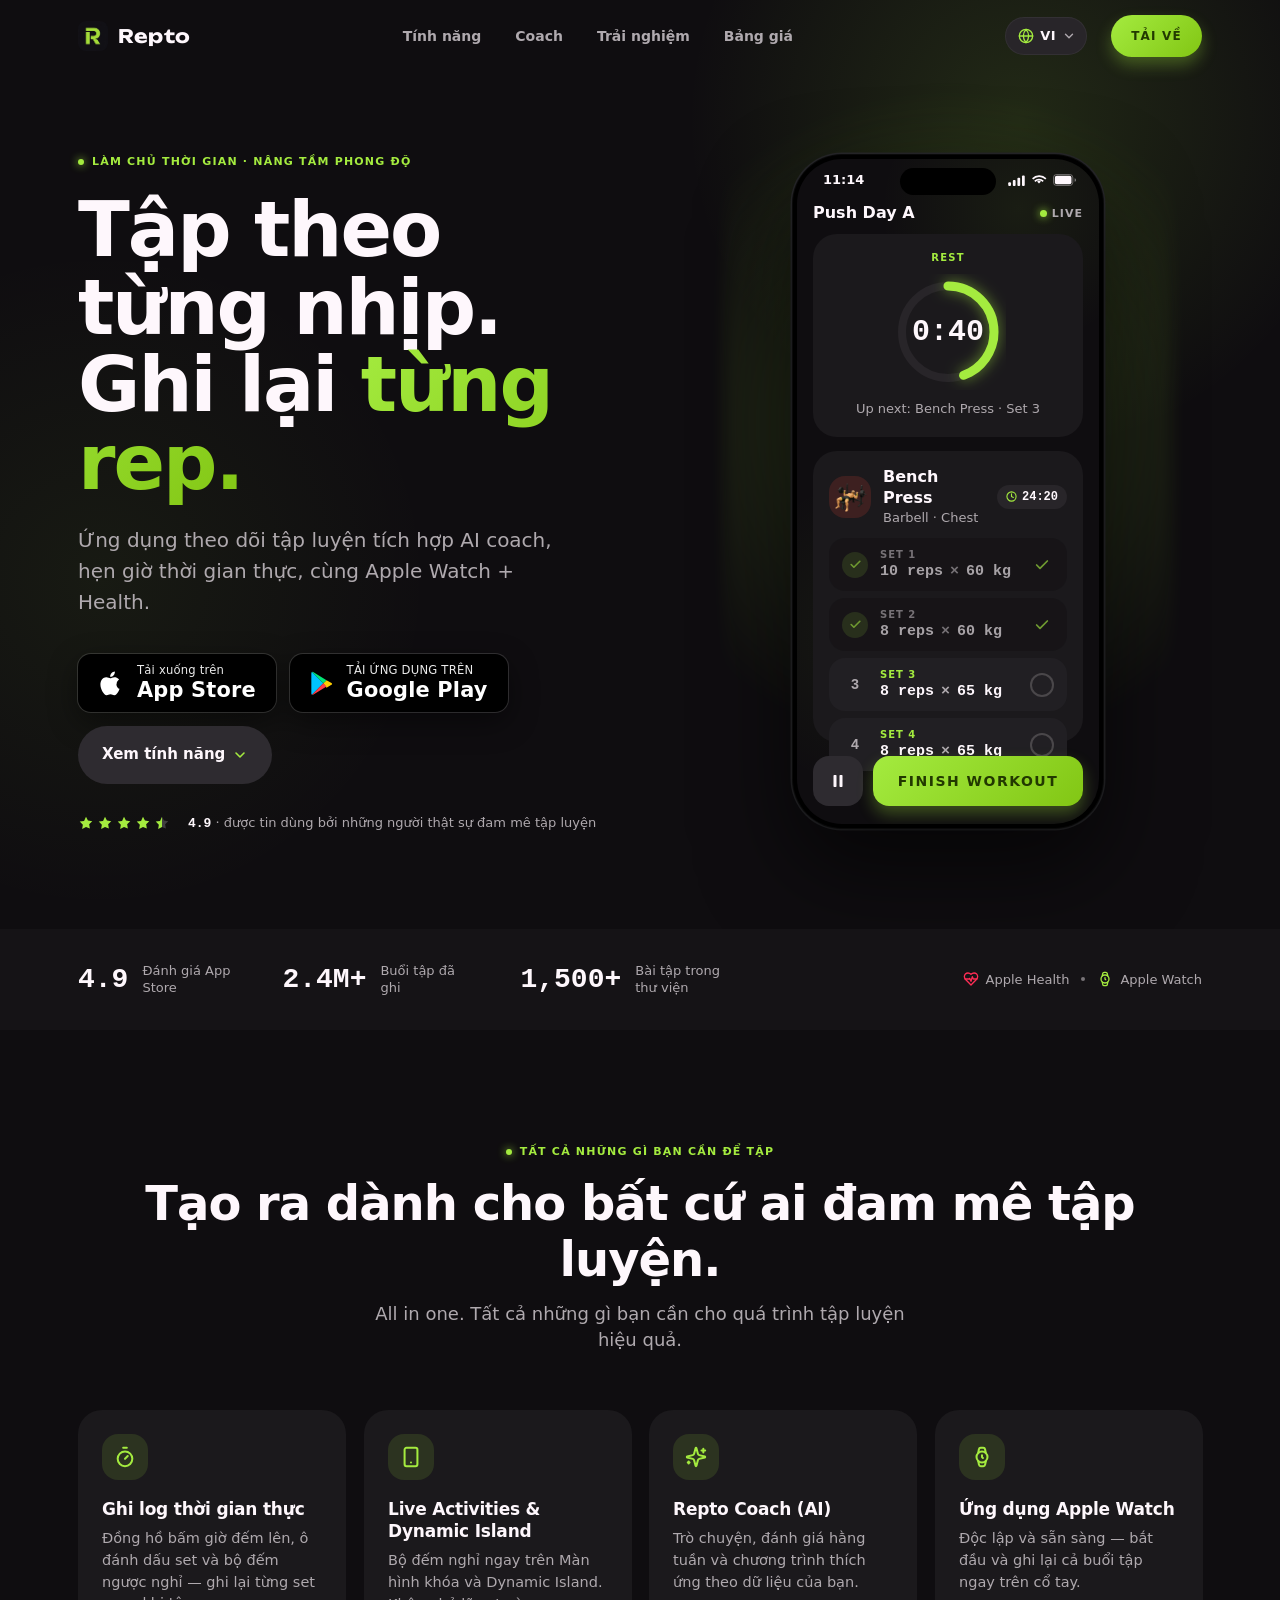
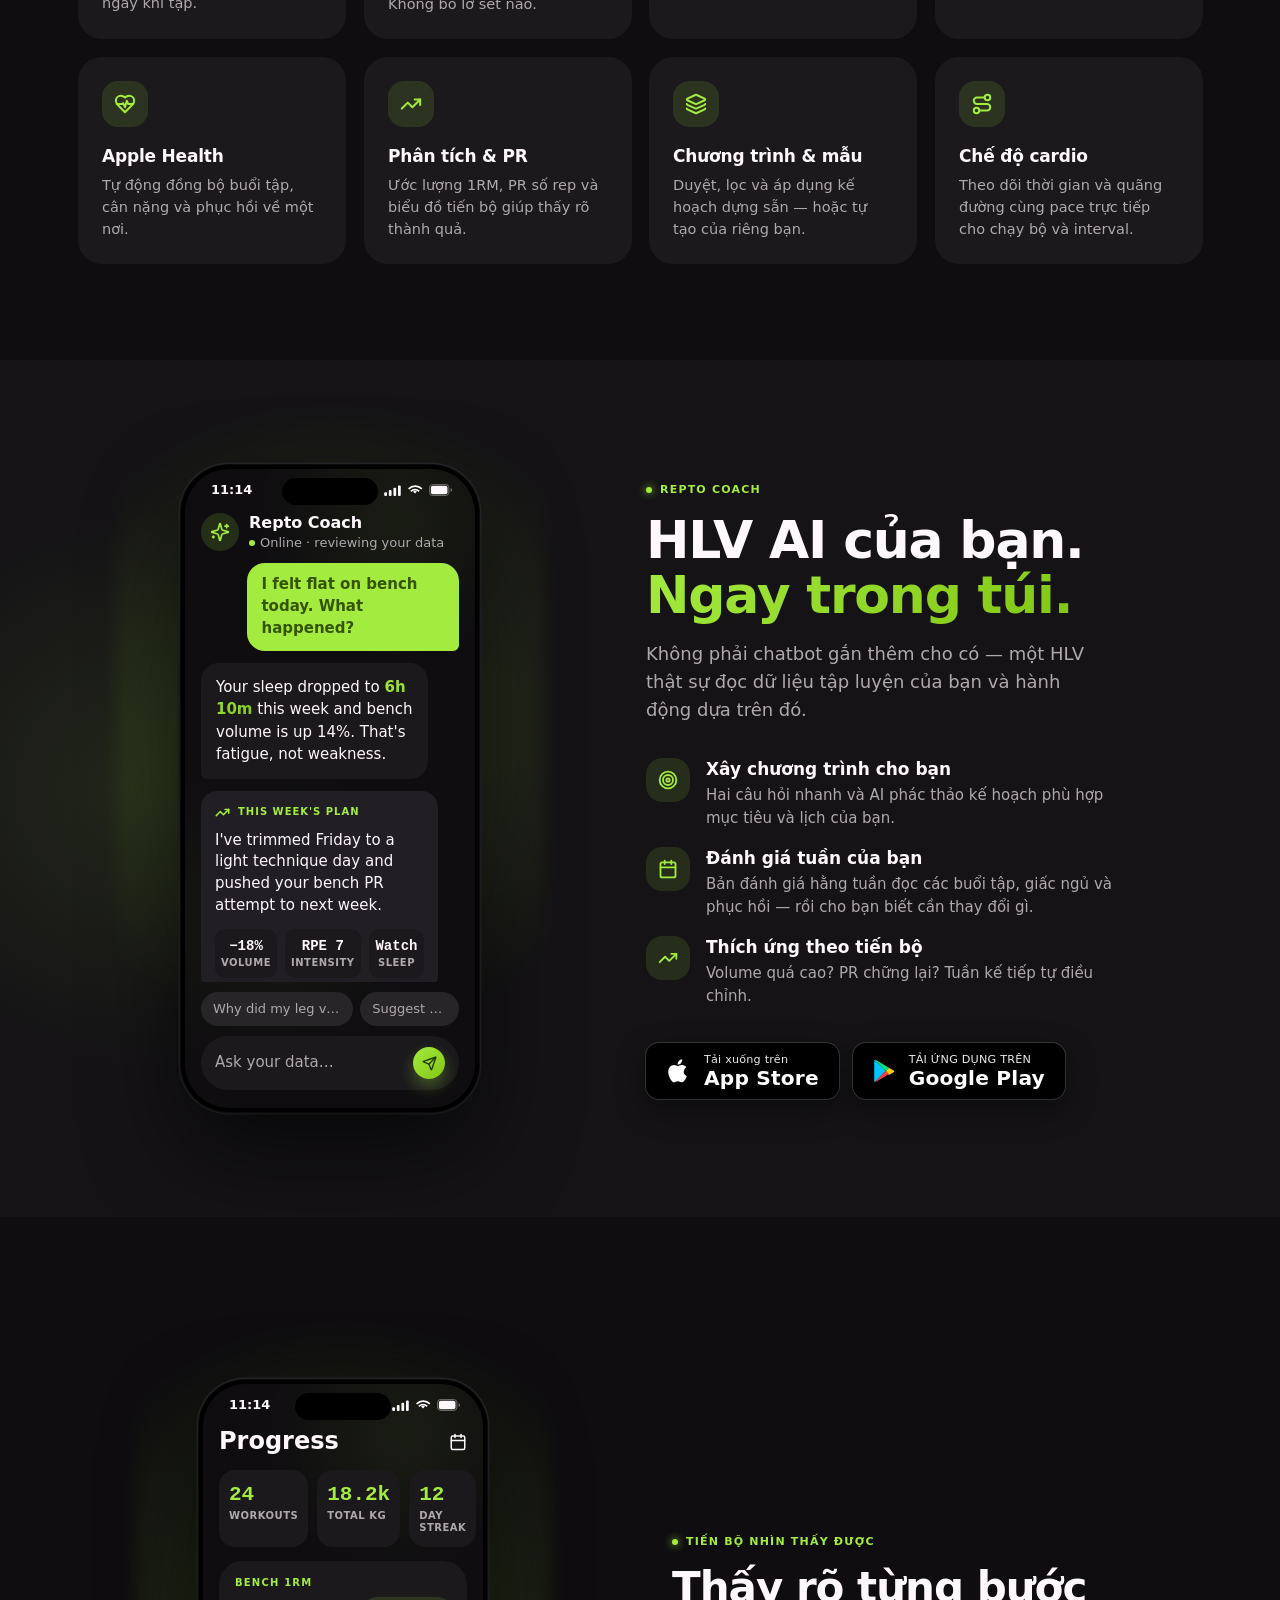
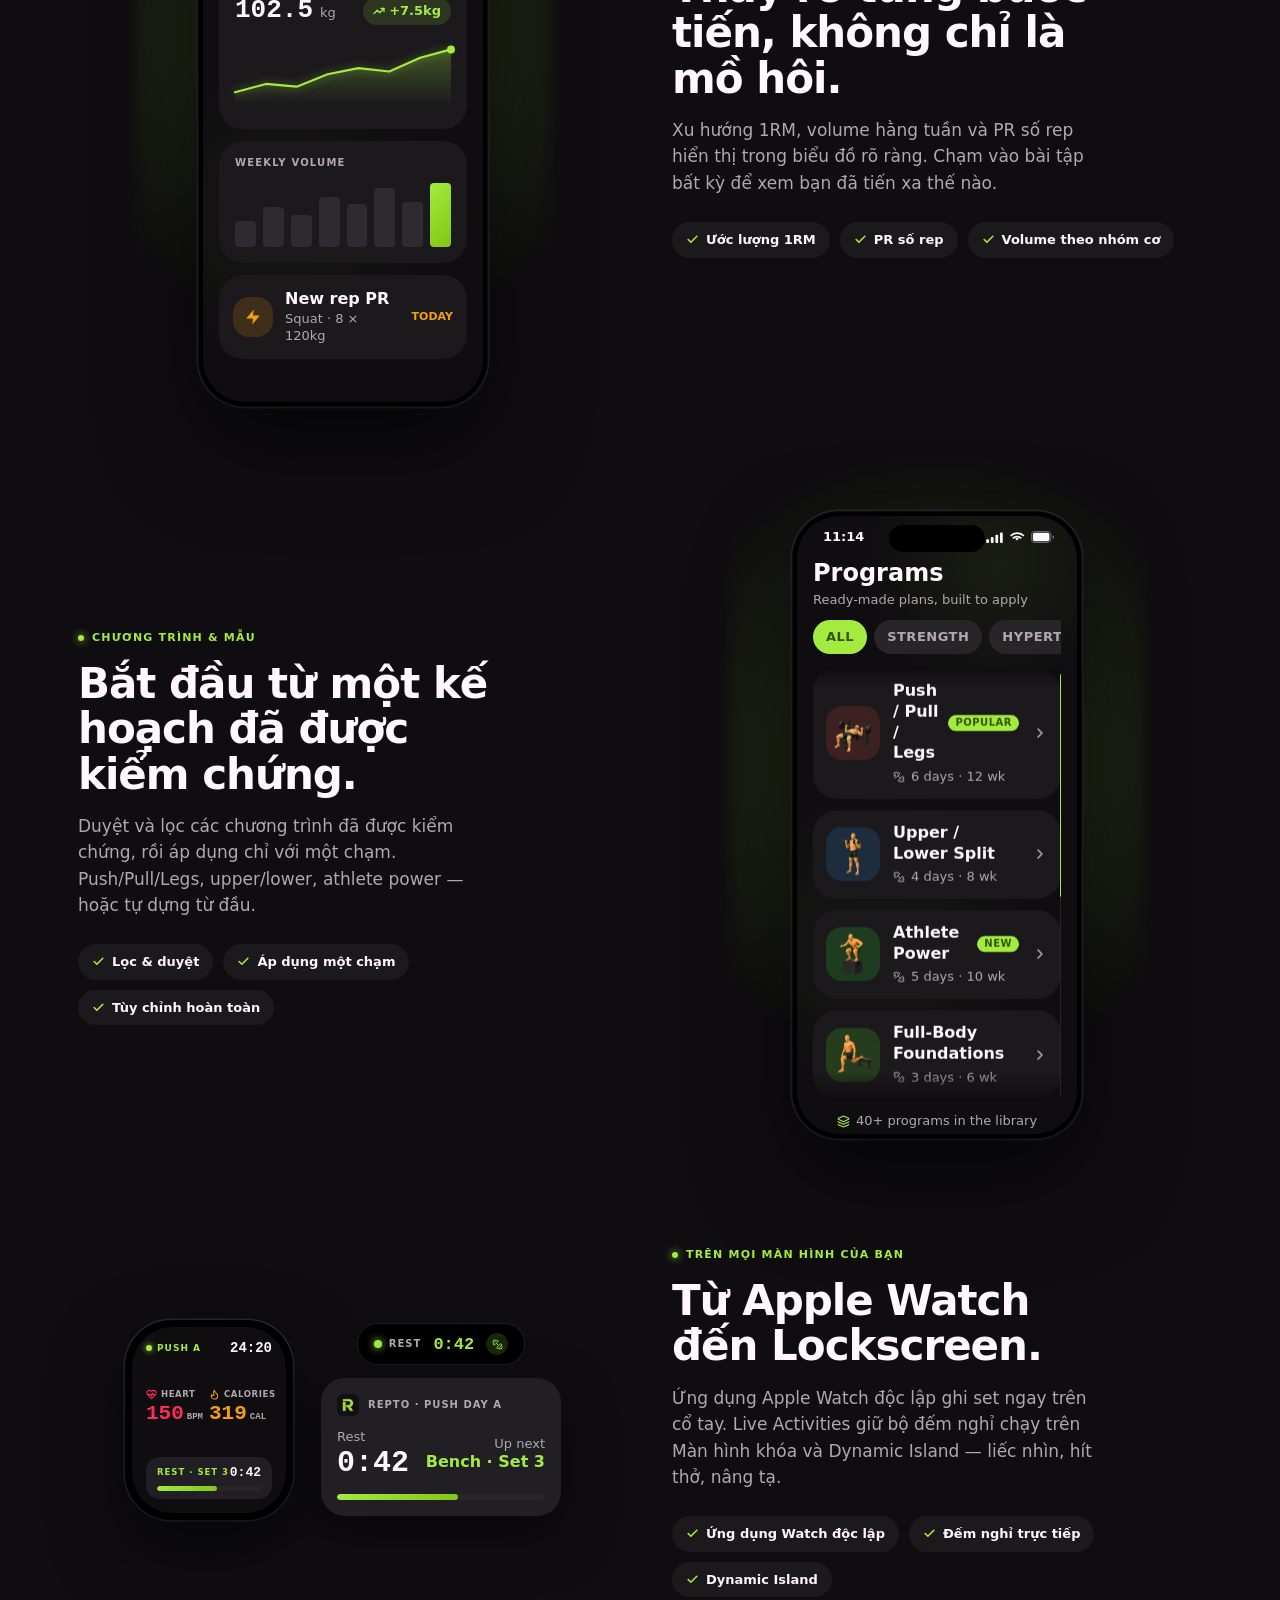
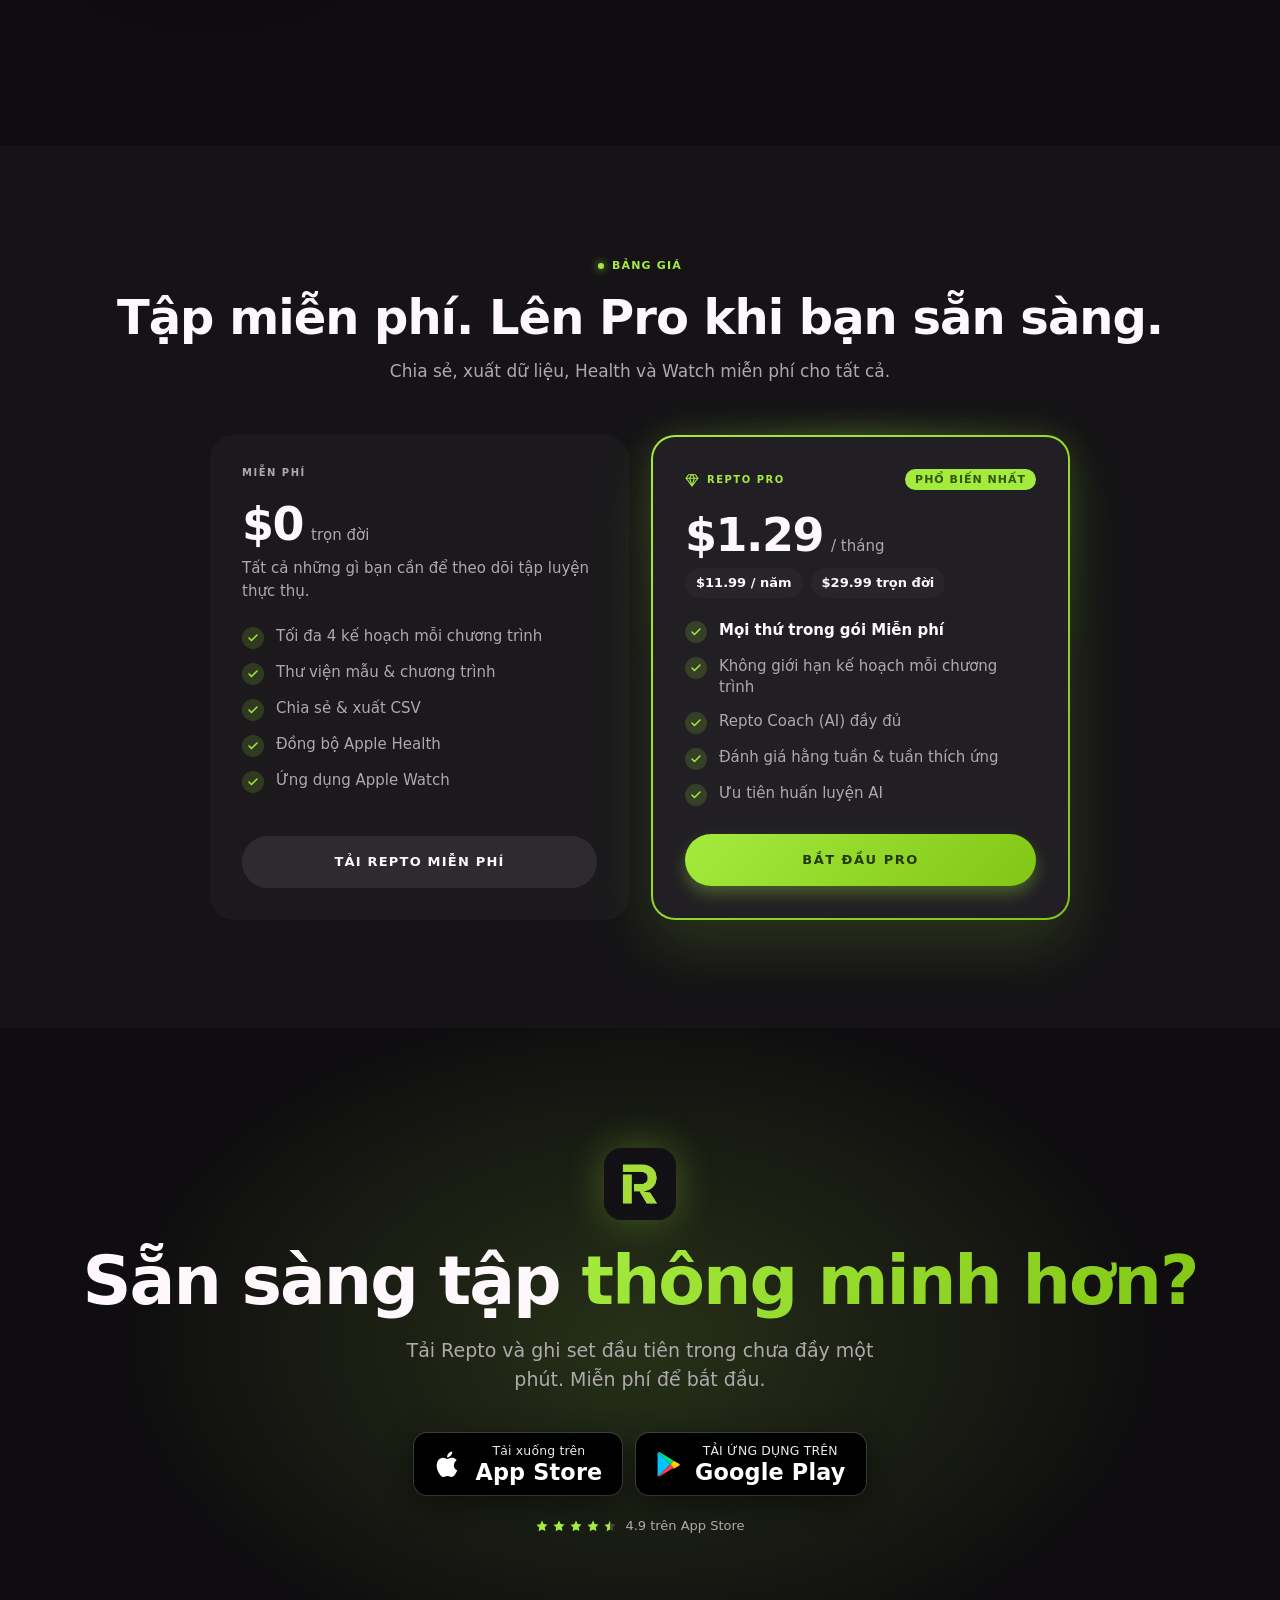
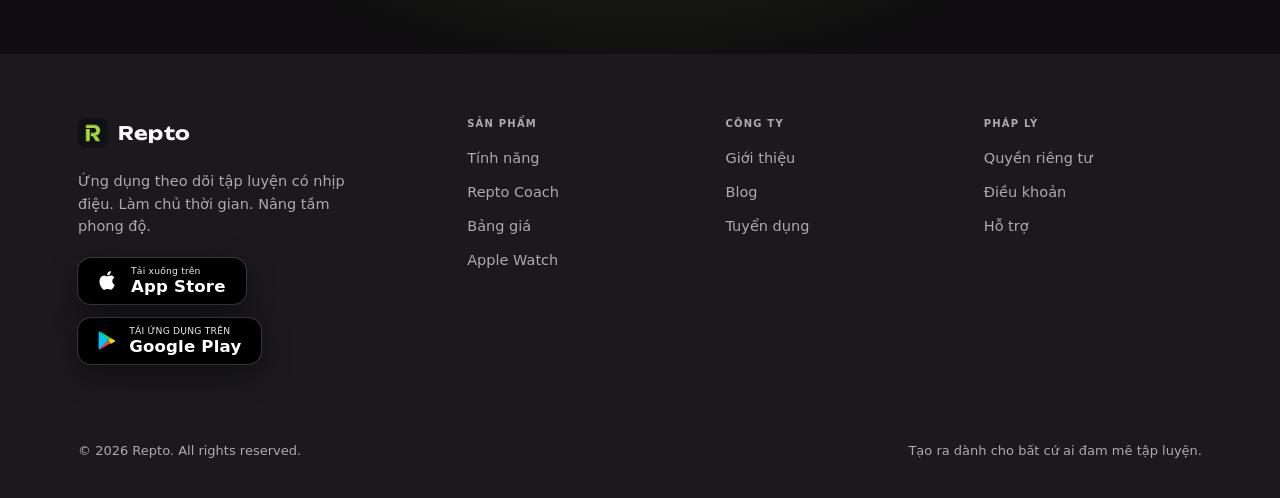
==== commit 3b926aee: "feat(android): point Google Play badges at the live store listing All 8 Google Play badges (4 EN + 4" ====
--- a/vi/index.html
+++ b/vi/index.html
@@ -9,6 +9,7 @@
 <link rel="stylesheet" href="../assets/colors_and_type.css" />
 <link rel="stylesheet" href="../assets/styles.css" />
 <link rel="stylesheet" href="../assets/lang.css" />
+<link rel="manifest" href="../manifest.json" />
 <link rel="canonical" href="https://reptofit.com/vi" />
 <link rel="alternate" hreflang="en" href="https://reptofit.com/" />
 <link rel="alternate" hreflang="vi" href="https://reptofit.com/vi" />
@@ -28,30 +29,53 @@
 <script type="application/ld+json">
 {
   "@context": "https://schema.org",
-  "@type": "SoftwareApplication",
-  "name": "Repto — Ứng dụng theo dõi tập luyện",
-  "operatingSystem": "iOS",
-  "applicationCategory": "HealthApplication",
-  "url": "https://reptofit.com/vi",
-  "downloadUrl": "https://apps.apple.com/app/repto-workout-tracker/id6761402067",
-  "description": "Ứng dụng theo dõi tập luyện với AI coach tích hợp, hẹn giờ thời gian thực, cùng Apple Watch + Apple Health.",
-  "offers": {
-    "@type": "Offer",
-    "price": "0",
-    "priceCurrency": "USD"
-  },
-  "publisher": {
-    "@type": "Organization",
-    "name": "Repto",
-    "url": "https://reptofit.com/"
-  },
-  "aggregateRating": {
-    "@type": "AggregateRating",
-    "ratingValue": "4.9",
-    "ratingCount": "30",
-    "bestRating": "5",
-    "worstRating": "1"
-  }
+  "@graph": [
+    {
+      "@type": "Organization",
+      "@id": "https://reptofit.com/#org",
+      "name": "Repto",
+      "url": "https://reptofit.com/"
+    },
+    {
+      "@type": "SoftwareApplication",
+      "@id": "https://reptofit.com/vi#app-ios",
+      "name": "Repto — Ứng dụng theo dõi tập luyện",
+      "operatingSystem": "iOS",
+      "applicationCategory": "HealthApplication",
+      "url": "https://reptofit.com/vi",
+      "downloadUrl": "https://apps.apple.com/app/repto-workout-tracker/id6761402067",
+      "description": "Ứng dụng theo dõi tập luyện với AI coach tích hợp, hẹn giờ thời gian thực, cùng Apple Watch + Apple Health.",
+      "offers": {
+        "@type": "Offer",
+        "price": "0",
+        "priceCurrency": "USD"
+      },
+      "publisher": { "@id": "https://reptofit.com/#org" },
+      "aggregateRating": {
+        "@type": "AggregateRating",
+        "ratingValue": "4.9",
+        "ratingCount": "30",
+        "bestRating": "5",
+        "worstRating": "1"
+      }
+    },
+    {
+      "@type": "SoftwareApplication",
+      "@id": "https://reptofit.com/vi#app-android",
+      "name": "Repto — Ứng dụng theo dõi tập luyện",
+      "operatingSystem": "Android",
+      "applicationCategory": "HealthApplication",
+      "url": "https://reptofit.com/vi",
+      "downloadUrl": "https://play.google.com/store/apps/details?id=app.repto.android&pcampaignid=web_share",
+      "description": "Ứng dụng theo dõi tập luyện với AI coach tích hợp, hẹn giờ thời gian thực, cùng Apple Watch + Apple Health.",
+      "offers": {
+        "@type": "Offer",
+        "price": "0",
+        "priceCurrency": "USD"
+      },
+      "publisher": { "@id": "https://reptofit.com/#org" }
+    }
+  ]
 }
 </script>
 <script src="../assets/redirect.js"></script>
@@ -124,7 +148,7 @@
             <span class="badge__txt"><span class="badge__pre">Tải xuống trên</span><span class="badge__name">App Store</span></span>
           </a>
           <!-- Google Play badge -->
-          <a href="#download" class="badge badge--58" aria-label="Tải Repto trên Google Play">
+          <a href="https://play.google.com/store/apps/details?id=app.repto.android&amp;pcampaignid=web_share" target="_blank" rel="noopener" class="badge badge--58" aria-label="Tải Repto trên Google Play">
             <svg class="badge__glyph badge__glyph--play" viewBox="0 0 24 24" aria-hidden="true"><path d="M3.609 1.814 13.792 12 3.61 22.186a.996.996 0 0 1-.61-.92V2.734a1 1 0 0 1 .609-.92z" fill="#00C3FF"/><path d="m13.792 12 2.882-2.882 4.434 2.53c.78.445.78 1.26 0 1.704l-4.434 2.53L13.792 12z" fill="#FFCE00"/><path d="m16.674 9.118-2.882 2.882L3.61 1.814a.998.998 0 0 1 .98-.04l12.084 7.344z" fill="#00E676"/><path d="m13.792 12 2.882 2.882L4.589 22.226a.998.998 0 0 1-.98-.04L13.792 12z" fill="#FF3D47"/></svg>
             <span class="badge__txt"><span class="badge__pre">TẢI ỨNG DỤNG TRÊN</span><span class="badge__name">Google Play</span></span>
           </a>
@@ -332,7 +356,7 @@
             <svg class="badge__glyph" viewBox="0 0 24 24" fill="#fff" aria-hidden="true"><path d="M17.05 12.5c-.03-2.5 2.04-3.7 2.13-3.76-1.16-1.7-2.97-1.93-3.61-1.96-1.54-.16-3 .9-3.78.9-.77 0-1.97-.88-3.24-.85-1.67.02-3.21.97-4.07 2.46-1.73 3.01-.44 7.46 1.24 9.9.82 1.2 1.8 2.53 3.08 2.48 1.24-.05 1.7-.8 3.2-.8 1.49 0 1.9.8 3.2.77 1.32-.02 2.16-1.21 2.97-2.41.93-1.38 1.32-2.72 1.34-2.79-.03-.01-2.57-.99-2.6-3.92zM14.6 5.1c.68-.83 1.14-1.98 1.01-3.1-.98.04-2.16.65-2.87 1.47-.63.73-1.18 1.9-1.03 3.02 1.09.08 2.21-.56 2.89-1.39z"/></svg>
             <span class="badge__txt"><span class="badge__pre">Tải xuống trên</span><span class="badge__name">App Store</span></span>
           </a>
-          <a href="#download" class="badge badge--56" aria-label="Tải Repto trên Google Play">
+          <a href="https://play.google.com/store/apps/details?id=app.repto.android&amp;pcampaignid=web_share" target="_blank" rel="noopener" class="badge badge--56" aria-label="Tải Repto trên Google Play">
             <svg class="badge__glyph badge__glyph--play" viewBox="0 0 24 24" aria-hidden="true"><path d="M3.609 1.814 13.792 12 3.61 22.186a.996.996 0 0 1-.61-.92V2.734a1 1 0 0 1 .609-.92z" fill="#00C3FF"/><path d="m13.792 12 2.882-2.882 4.434 2.53c.78.445.78 1.26 0 1.704l-4.434 2.53L13.792 12z" fill="#FFCE00"/><path d="m16.674 9.118-2.882 2.882L3.61 1.814a.998.998 0 0 1 .98-.04l12.084 7.344z" fill="#00E676"/><path d="m13.792 12 2.882 2.882L4.589 22.226a.998.998 0 0 1-.98-.04L13.792 12z" fill="#FF3D47"/></svg>
             <span class="badge__txt"><span class="badge__pre">TẢI ỨNG DỤNG TRÊN</span><span class="badge__name">Google Play</span></span>
           </a>
@@ -581,7 +605,7 @@
         <svg class="badge__glyph" viewBox="0 0 24 24" fill="#fff" aria-hidden="true"><path d="M17.05 12.5c-.03-2.5 2.04-3.7 2.13-3.76-1.16-1.7-2.97-1.93-3.61-1.96-1.54-.16-3 .9-3.78.9-.77 0-1.97-.88-3.24-.85-1.67.02-3.21.97-4.07 2.46-1.73 3.01-.44 7.46 1.24 9.9.82 1.2 1.8 2.53 3.08 2.48 1.24-.05 1.7-.8 3.2-.8 1.49 0 1.9.8 3.2.77 1.32-.02 2.16-1.21 2.97-2.41.93-1.38 1.32-2.72 1.34-2.79-.03-.01-2.57-.99-2.6-3.92zM14.6 5.1c.68-.83 1.14-1.98 1.01-3.1-.98.04-2.16.65-2.87 1.47-.63.73-1.18 1.9-1.03 3.02 1.09.08 2.21-.56 2.89-1.39z"/></svg>
         <span class="badge__txt"><span class="badge__pre">Tải xuống trên</span><span class="badge__name">App Store</span></span>
       </a>
-      <a href="#download" class="badge badge--62" aria-label="Tải Repto trên Google Play">
+      <a href="https://play.google.com/store/apps/details?id=app.repto.android&amp;pcampaignid=web_share" target="_blank" rel="noopener" class="badge badge--62" aria-label="Tải Repto trên Google Play">
         <svg class="badge__glyph badge__glyph--play" viewBox="0 0 24 24" aria-hidden="true"><path d="M3.609 1.814 13.792 12 3.61 22.186a.996.996 0 0 1-.61-.92V2.734a1 1 0 0 1 .609-.92z" fill="#00C3FF"/><path d="m13.792 12 2.882-2.882 4.434 2.53c.78.445.78 1.26 0 1.704l-4.434 2.53L13.792 12z" fill="#FFCE00"/><path d="m16.674 9.118-2.882 2.882L3.61 1.814a.998.998 0 0 1 .98-.04l12.084 7.344z" fill="#00E676"/><path d="m13.792 12 2.882 2.882L4.589 22.226a.998.998 0 0 1-.98-.04L13.792 12z" fill="#FF3D47"/></svg>
         <span class="badge__txt"><span class="badge__pre">TẢI ỨNG DỤNG TRÊN</span><span class="badge__name">Google Play</span></span>
       </a>
@@ -604,7 +628,7 @@
             <svg class="badge__glyph" viewBox="0 0 24 24" fill="#fff" aria-hidden="true"><path d="M17.05 12.5c-.03-2.5 2.04-3.7 2.13-3.76-1.16-1.7-2.97-1.93-3.61-1.96-1.54-.16-3 .9-3.78.9-.77 0-1.97-.88-3.24-.85-1.67.02-3.21.97-4.07 2.46-1.73 3.01-.44 7.46 1.24 9.9.82 1.2 1.8 2.53 3.08 2.48 1.24-.05 1.7-.8 3.2-.8 1.49 0 1.9.8 3.2.77 1.32-.02 2.16-1.21 2.97-2.41.93-1.38 1.32-2.72 1.34-2.79-.03-.01-2.57-.99-2.6-3.92zM14.6 5.1c.68-.83 1.14-1.98 1.01-3.1-.98.04-2.16.65-2.87 1.47-.63.73-1.18 1.9-1.03 3.02 1.09.08 2.21-.56 2.89-1.39z"/></svg>
             <span class="badge__txt"><span class="badge__pre">Tải xuống trên</span><span class="badge__name">App Store</span></span>
           </a>
-          <a href="#download" class="badge badge--46" aria-label="Tải Repto trên Google Play">
+          <a href="https://play.google.com/store/apps/details?id=app.repto.android&amp;pcampaignid=web_share" target="_blank" rel="noopener" class="badge badge--46" aria-label="Tải Repto trên Google Play">
             <svg class="badge__glyph badge__glyph--play" viewBox="0 0 24 24" aria-hidden="true"><path d="M3.609 1.814 13.792 12 3.61 22.186a.996.996 0 0 1-.61-.92V2.734a1 1 0 0 1 .609-.92z" fill="#00C3FF"/><path d="m13.792 12 2.882-2.882 4.434 2.53c.78.445.78 1.26 0 1.704l-4.434 2.53L13.792 12z" fill="#FFCE00"/><path d="m16.674 9.118-2.882 2.882L3.61 1.814a.998.998 0 0 1 .98-.04l12.084 7.344z" fill="#00E676"/><path d="m13.792 12 2.882 2.882L4.589 22.226a.998.998 0 0 1-.98-.04L13.792 12z" fill="#FF3D47"/></svg>
             <span class="badge__txt"><span class="badge__pre">TẢI ỨNG DỤNG TRÊN</span><span class="badge__name">Google Play</span></span>
           </a>
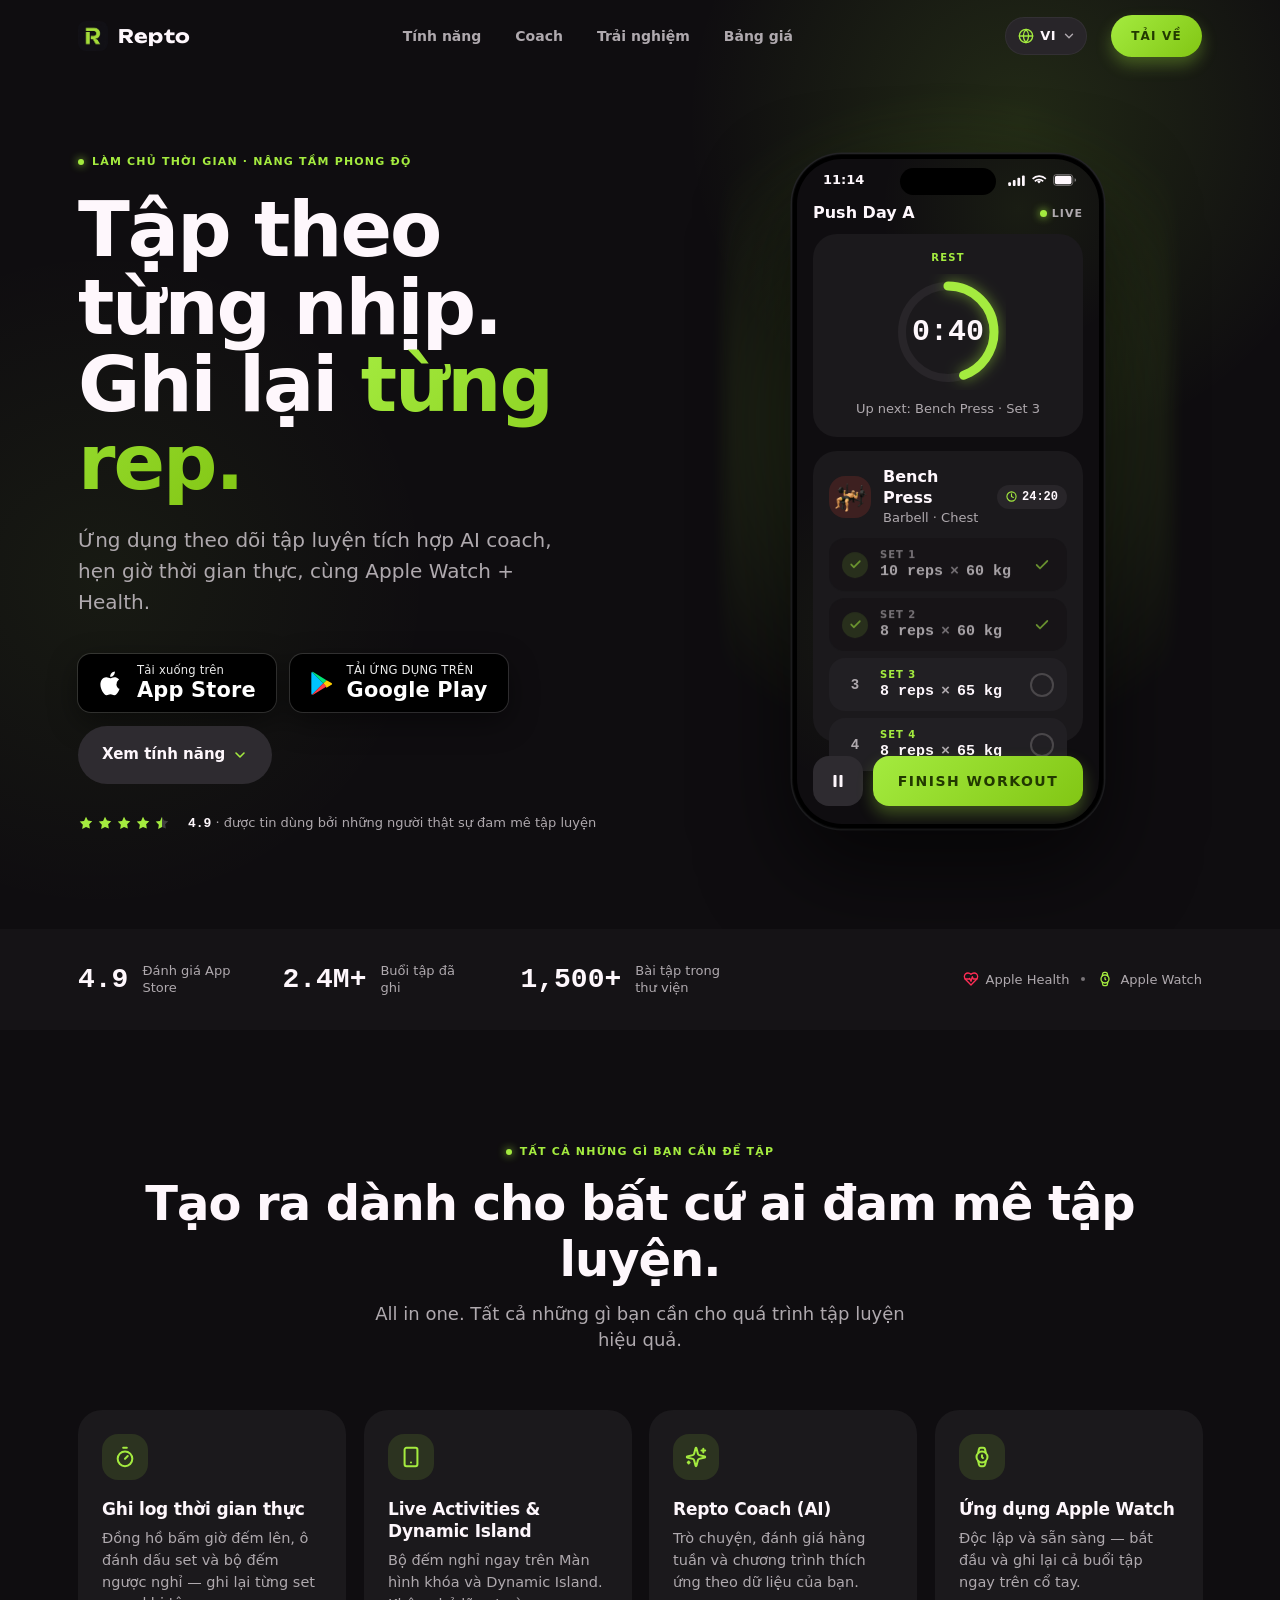
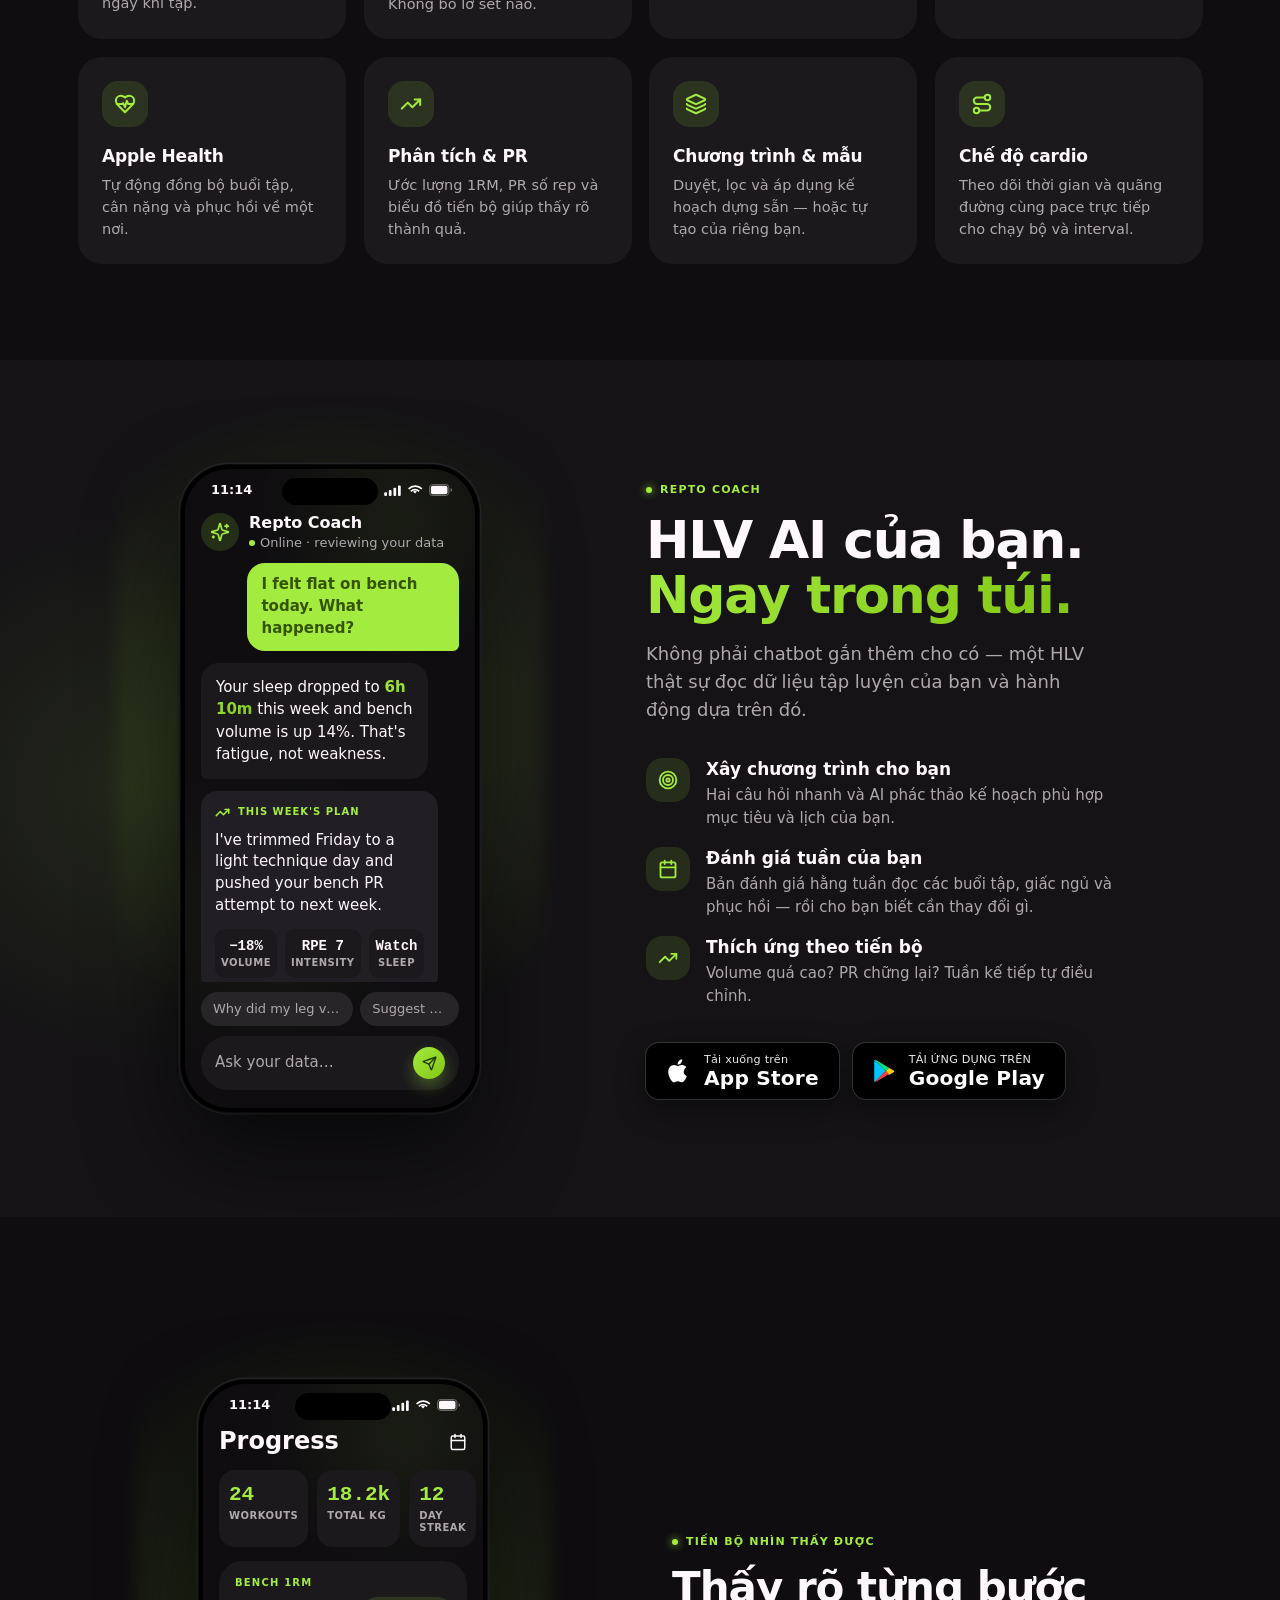
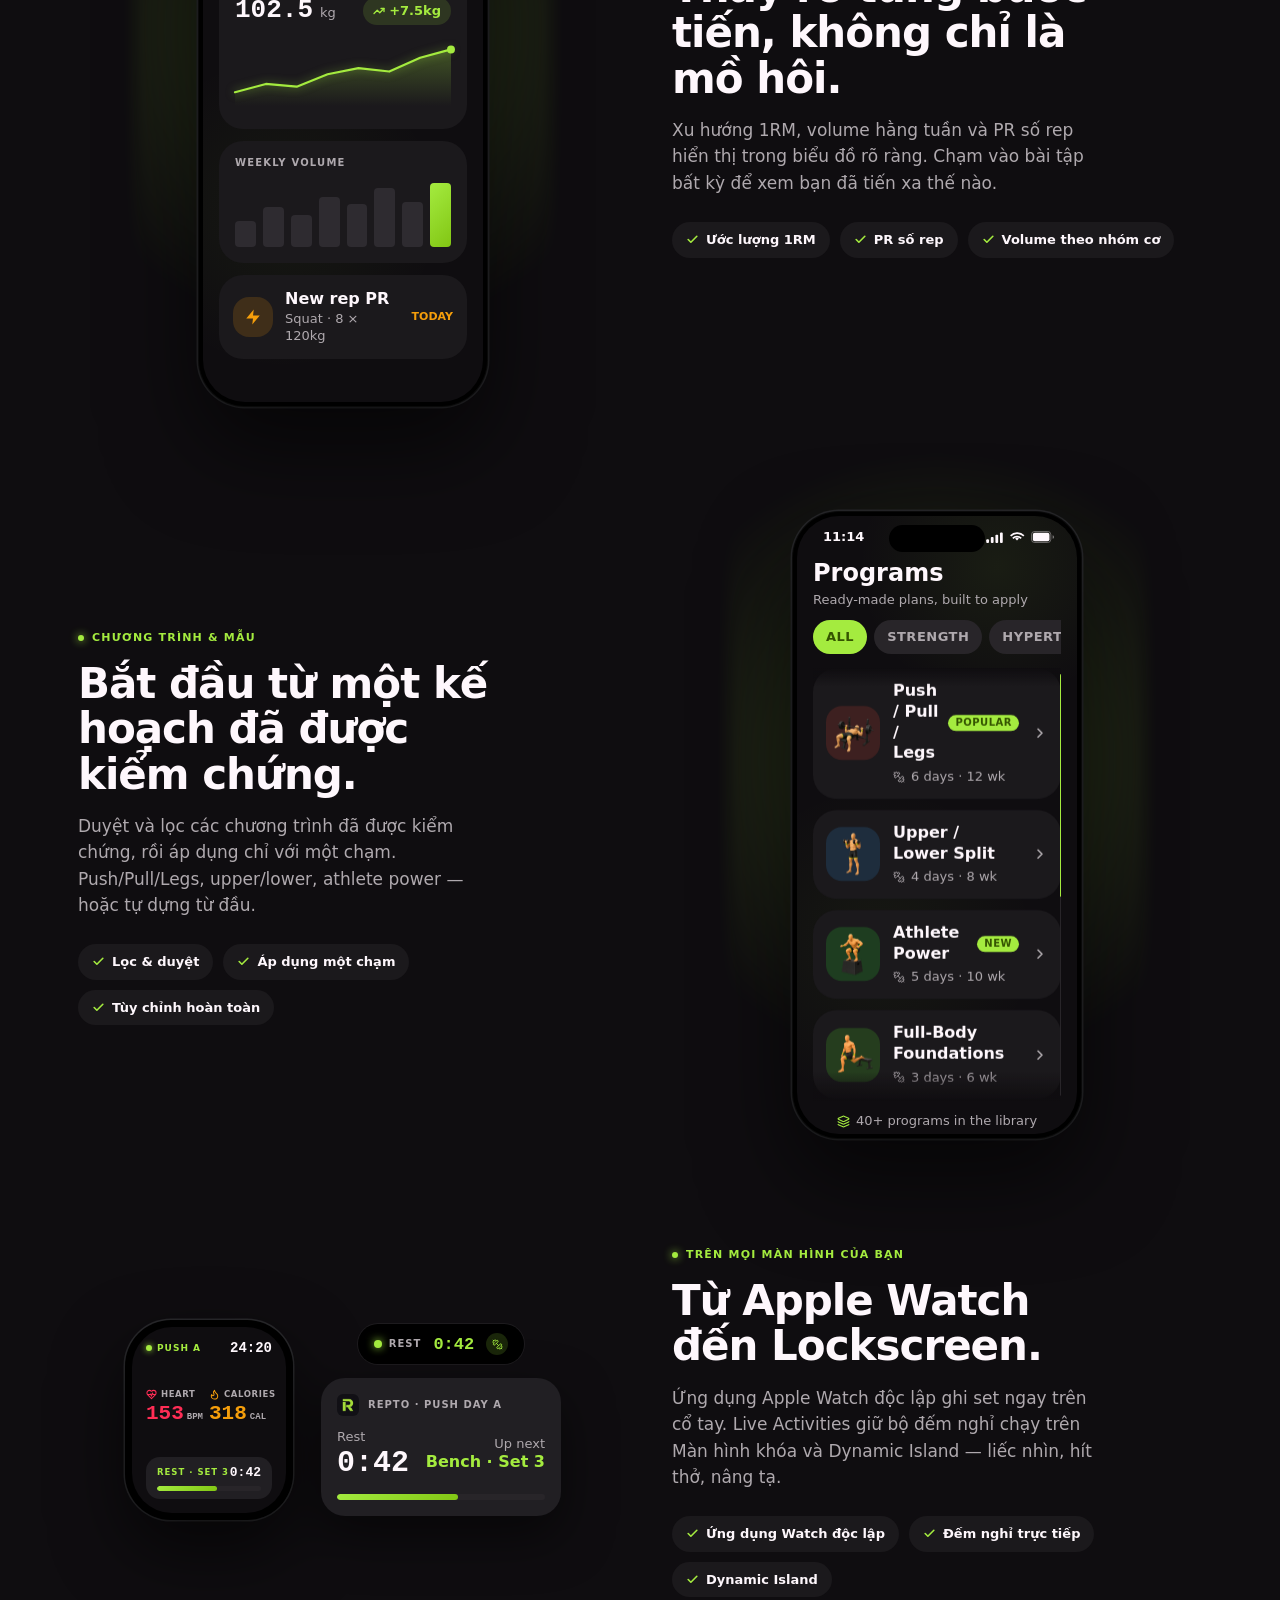
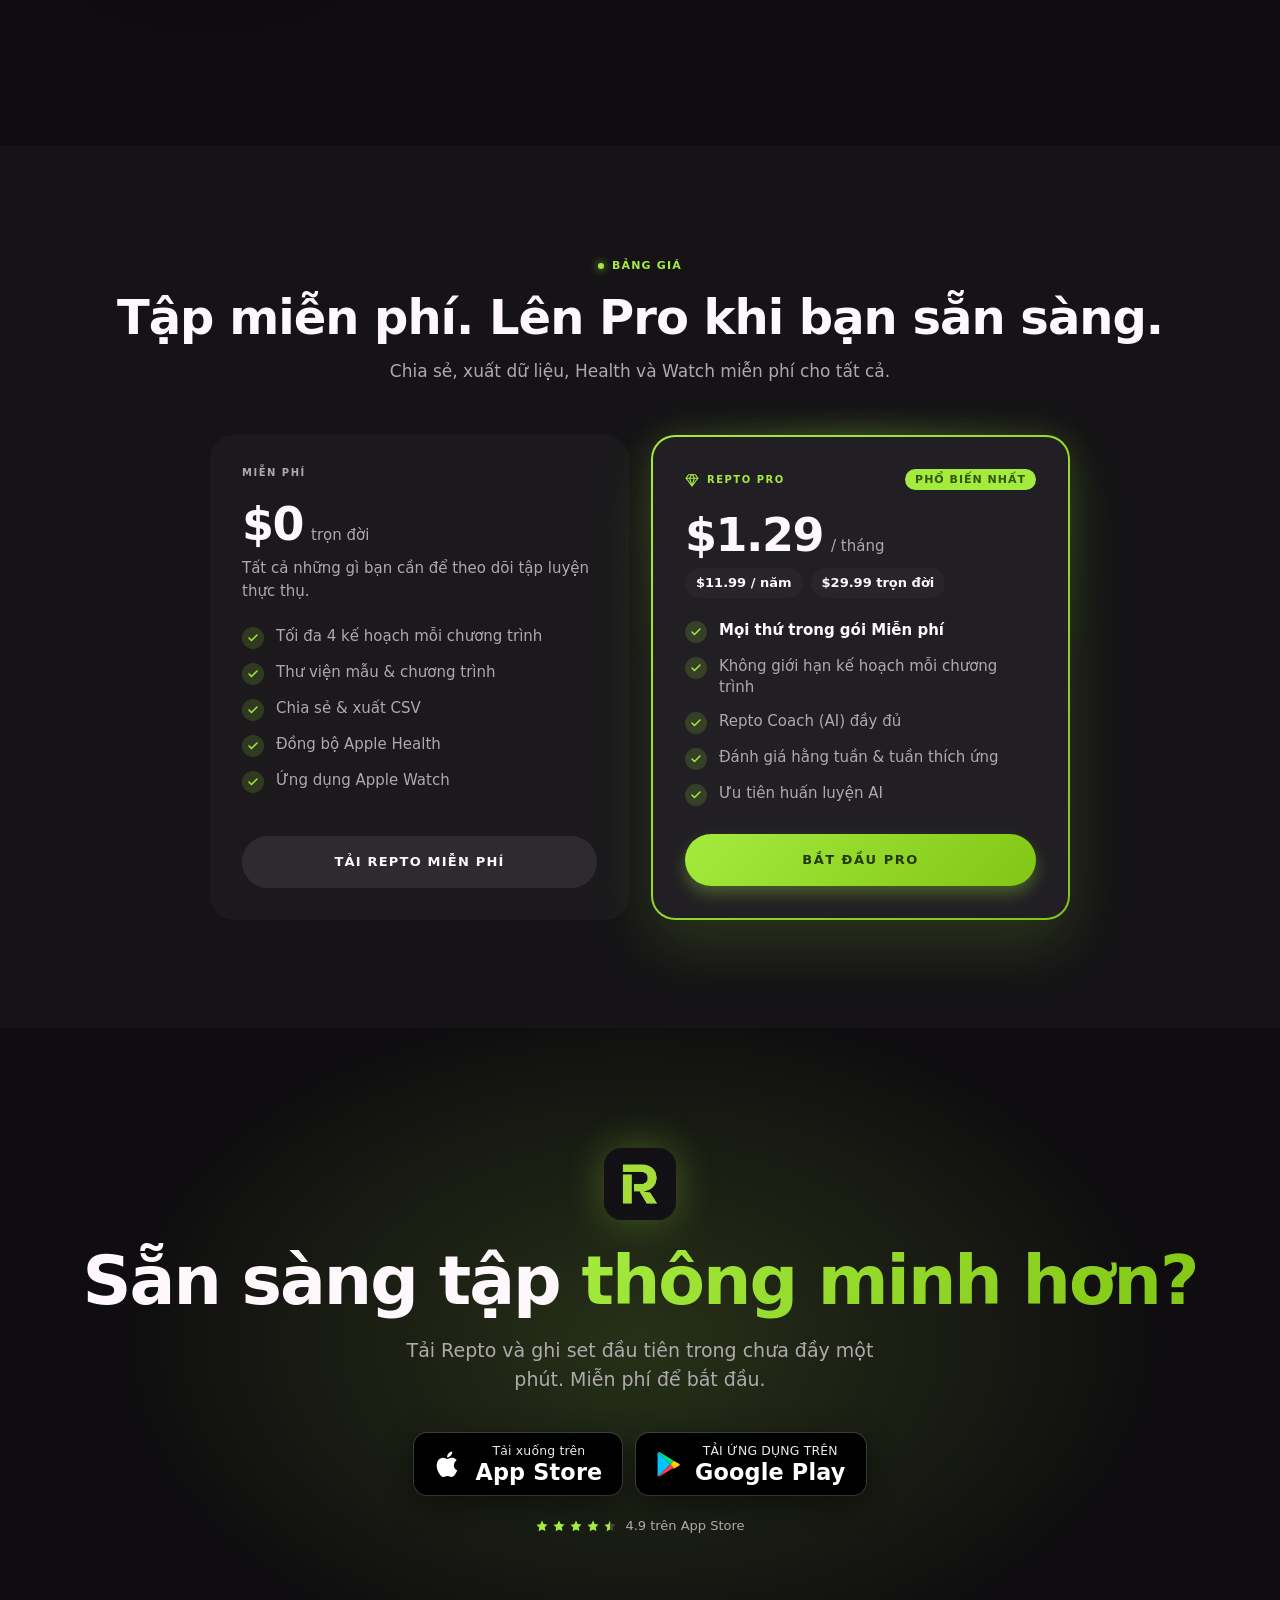
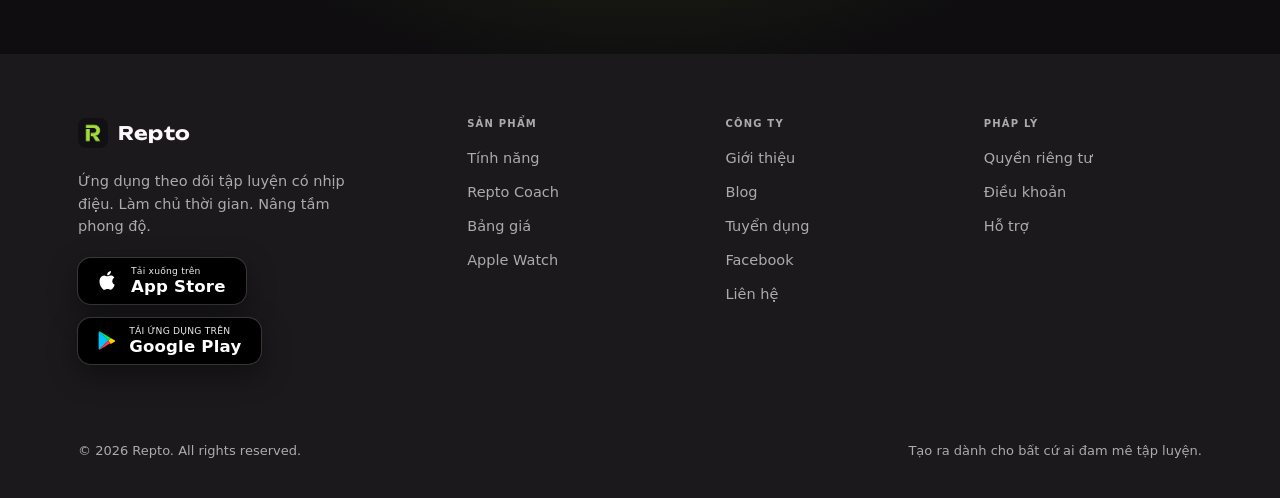
==== commit c12fa909: "feat(contact): surface the Facebook page and support email site-wide Footer links on every page (EN " ====
--- a/vi/index.html
+++ b/vi/index.html
@@ -34,7 +34,9 @@
       "@type": "Organization",
       "@id": "https://reptofit.com/#org",
       "name": "Repto",
-      "url": "https://reptofit.com/"
+      "url": "https://reptofit.com/",
+      "email": "reptoapp.official@gmail.com",
+      "sameAs": ["https://www.facebook.com/reptoapp/"]
     },
     {
       "@type": "SoftwareApplication",
@@ -649,6 +651,8 @@
           <li><a href="#download">Giới thiệu</a></li>
           <li><a href="#download">Blog</a></li>
           <li><a href="#download">Tuyển dụng</a></li>
+          <li><a href="https://www.facebook.com/reptoapp/" target="_blank" rel="noopener">Facebook</a></li>
+          <li><a href="mailto:reptoapp.official@gmail.com">Liên hệ</a></li>
         </ul>
       </div>
       <div class="footer__col">
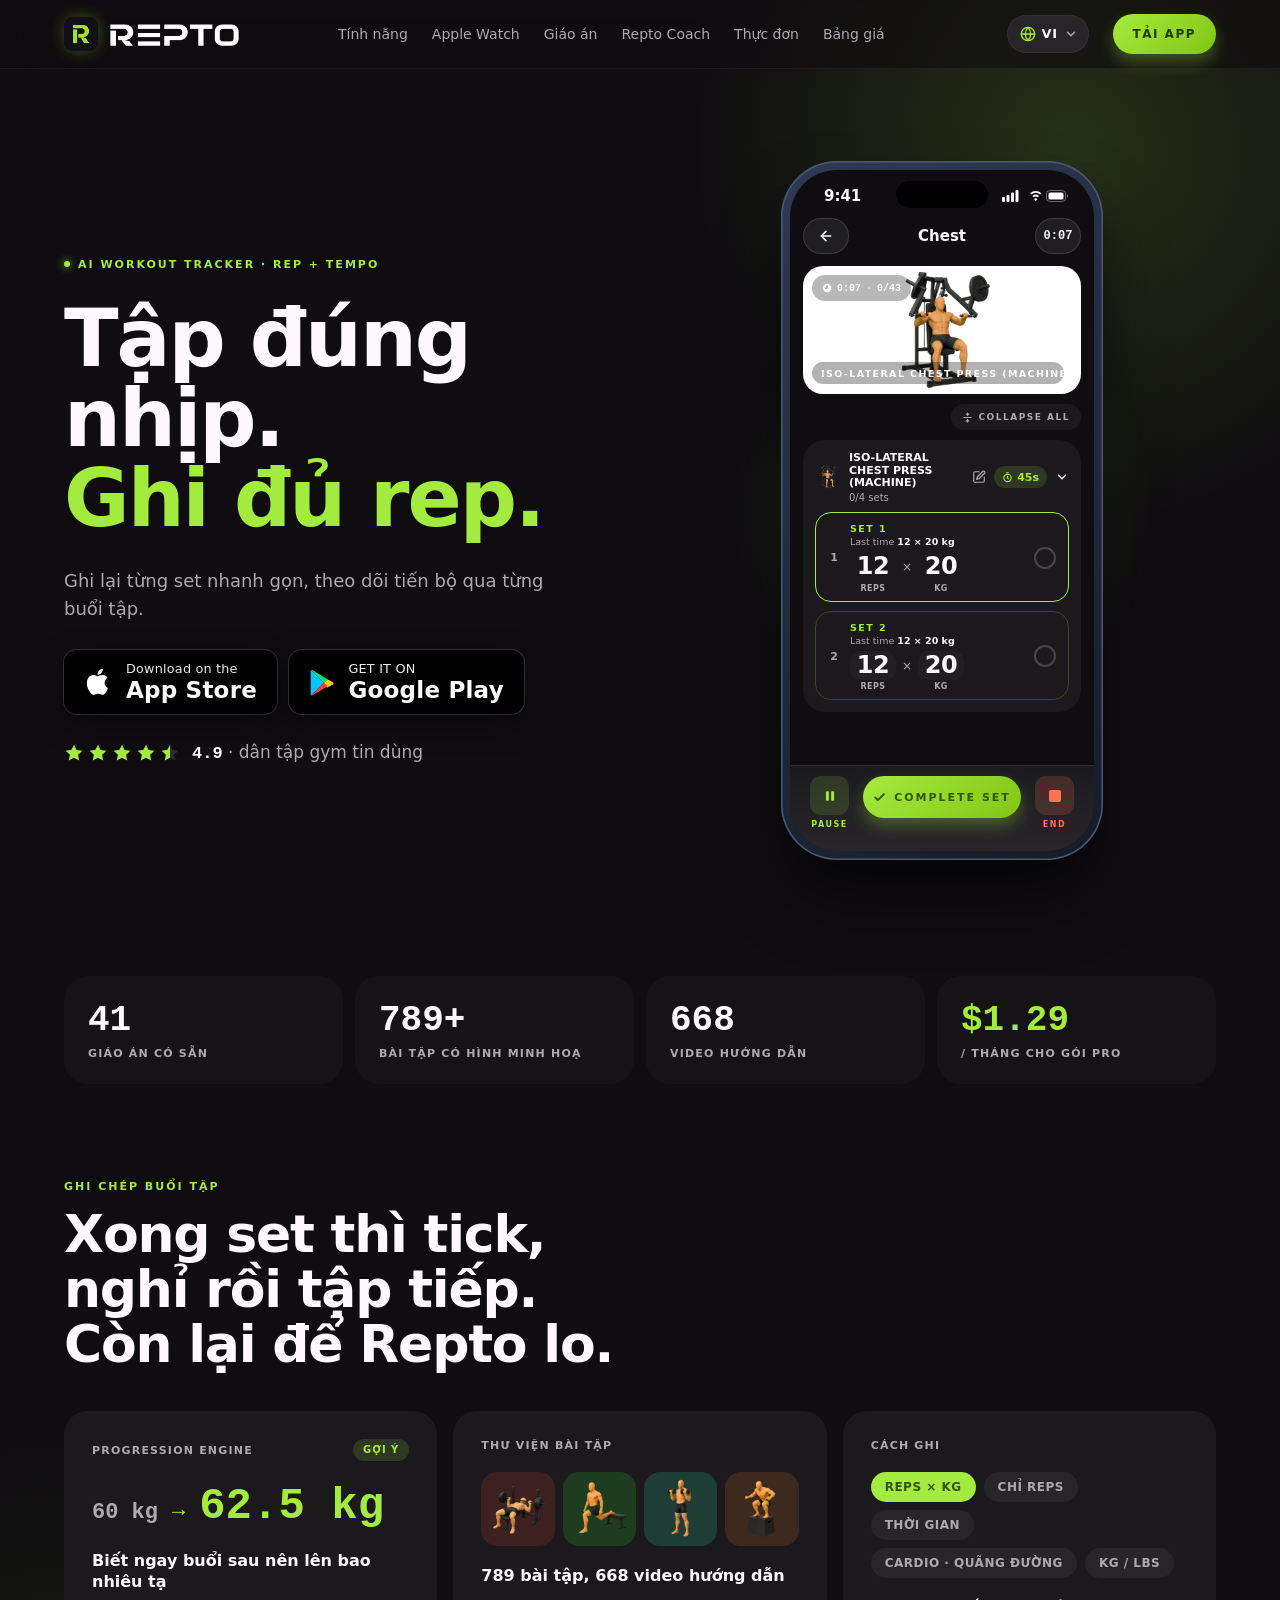
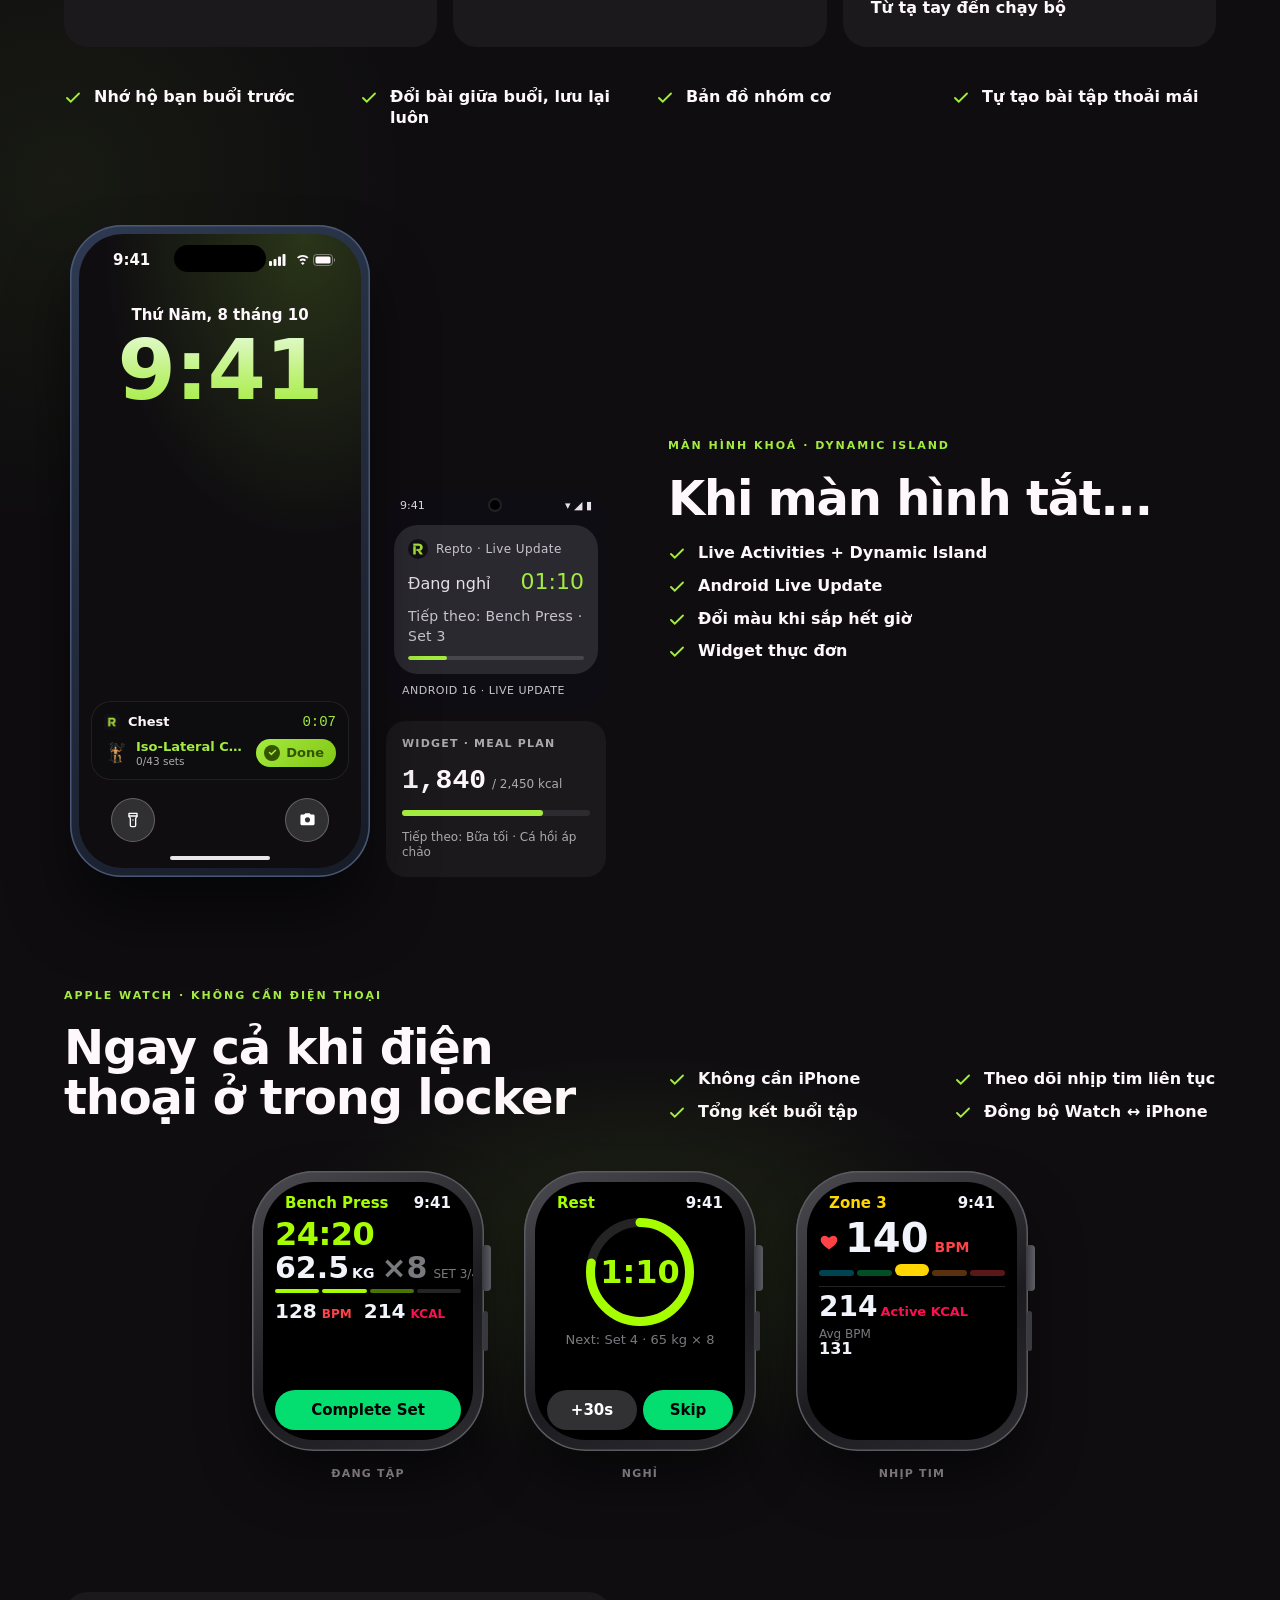
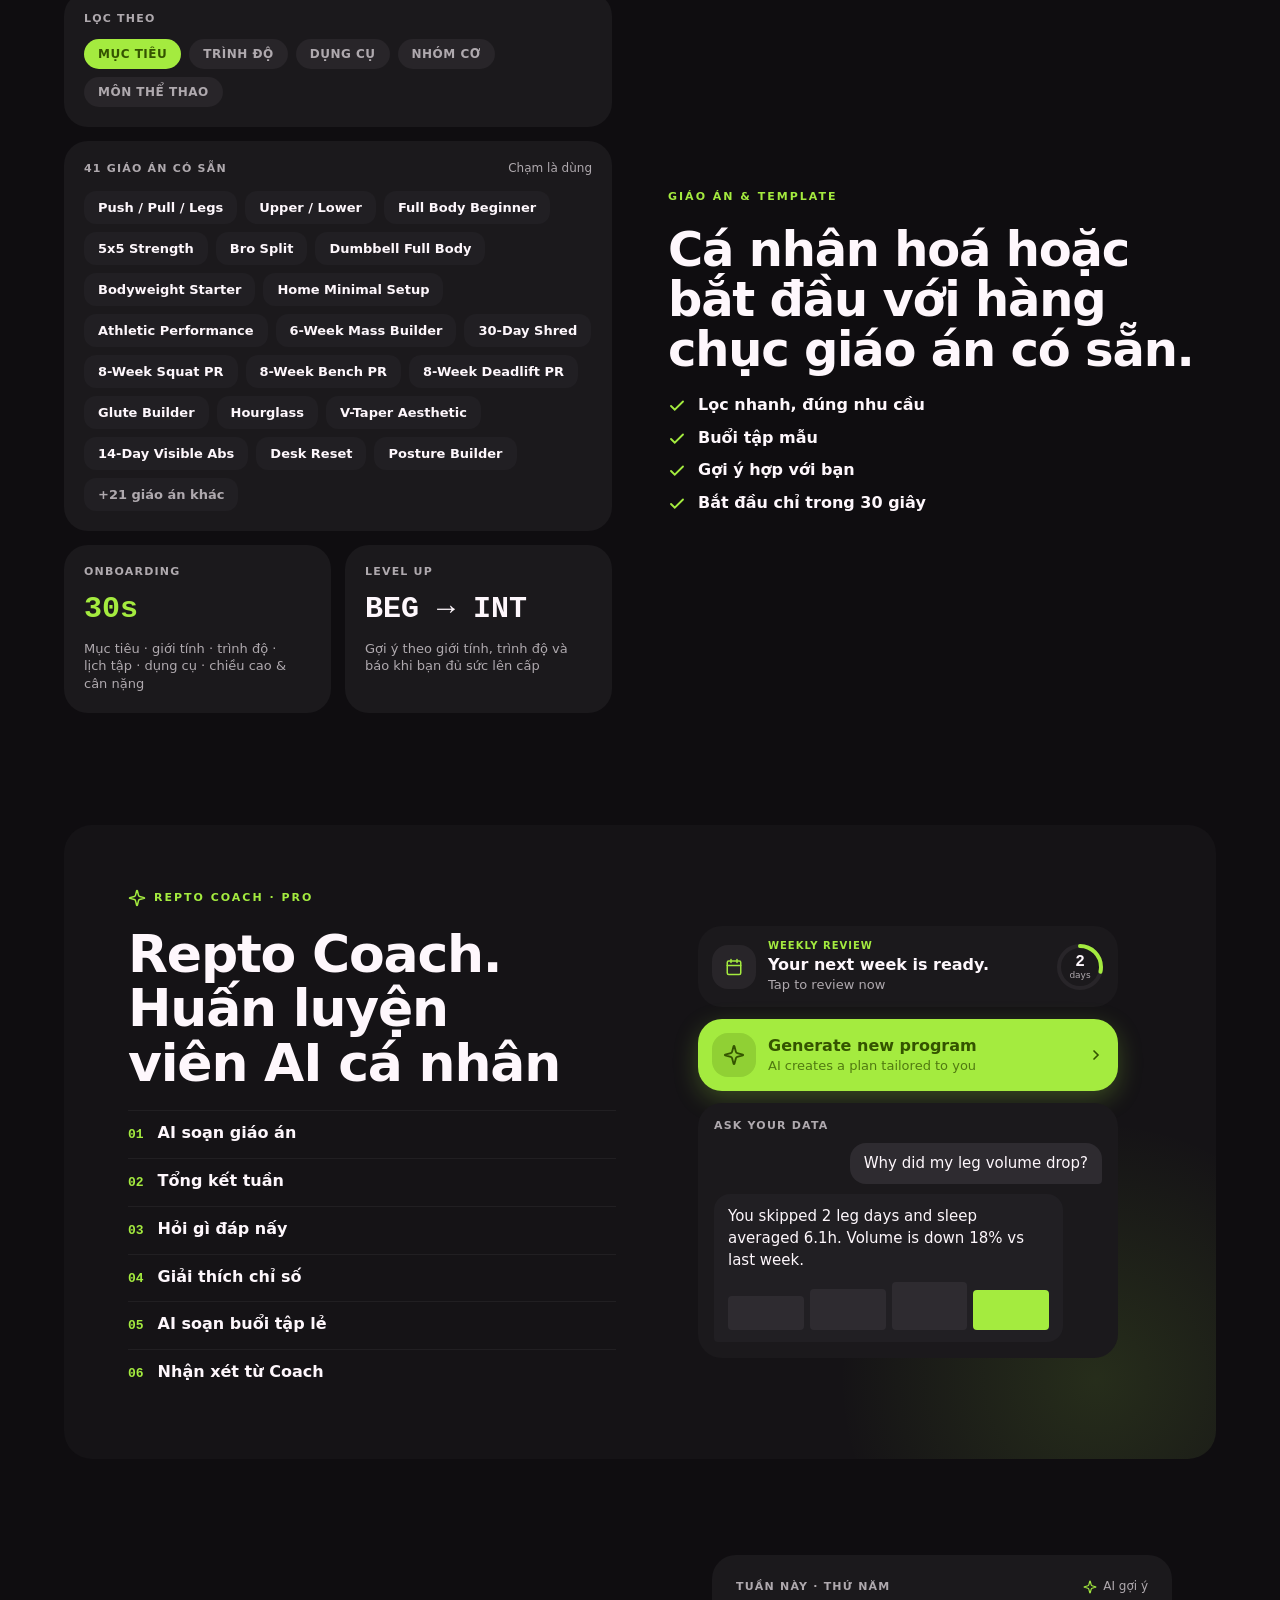
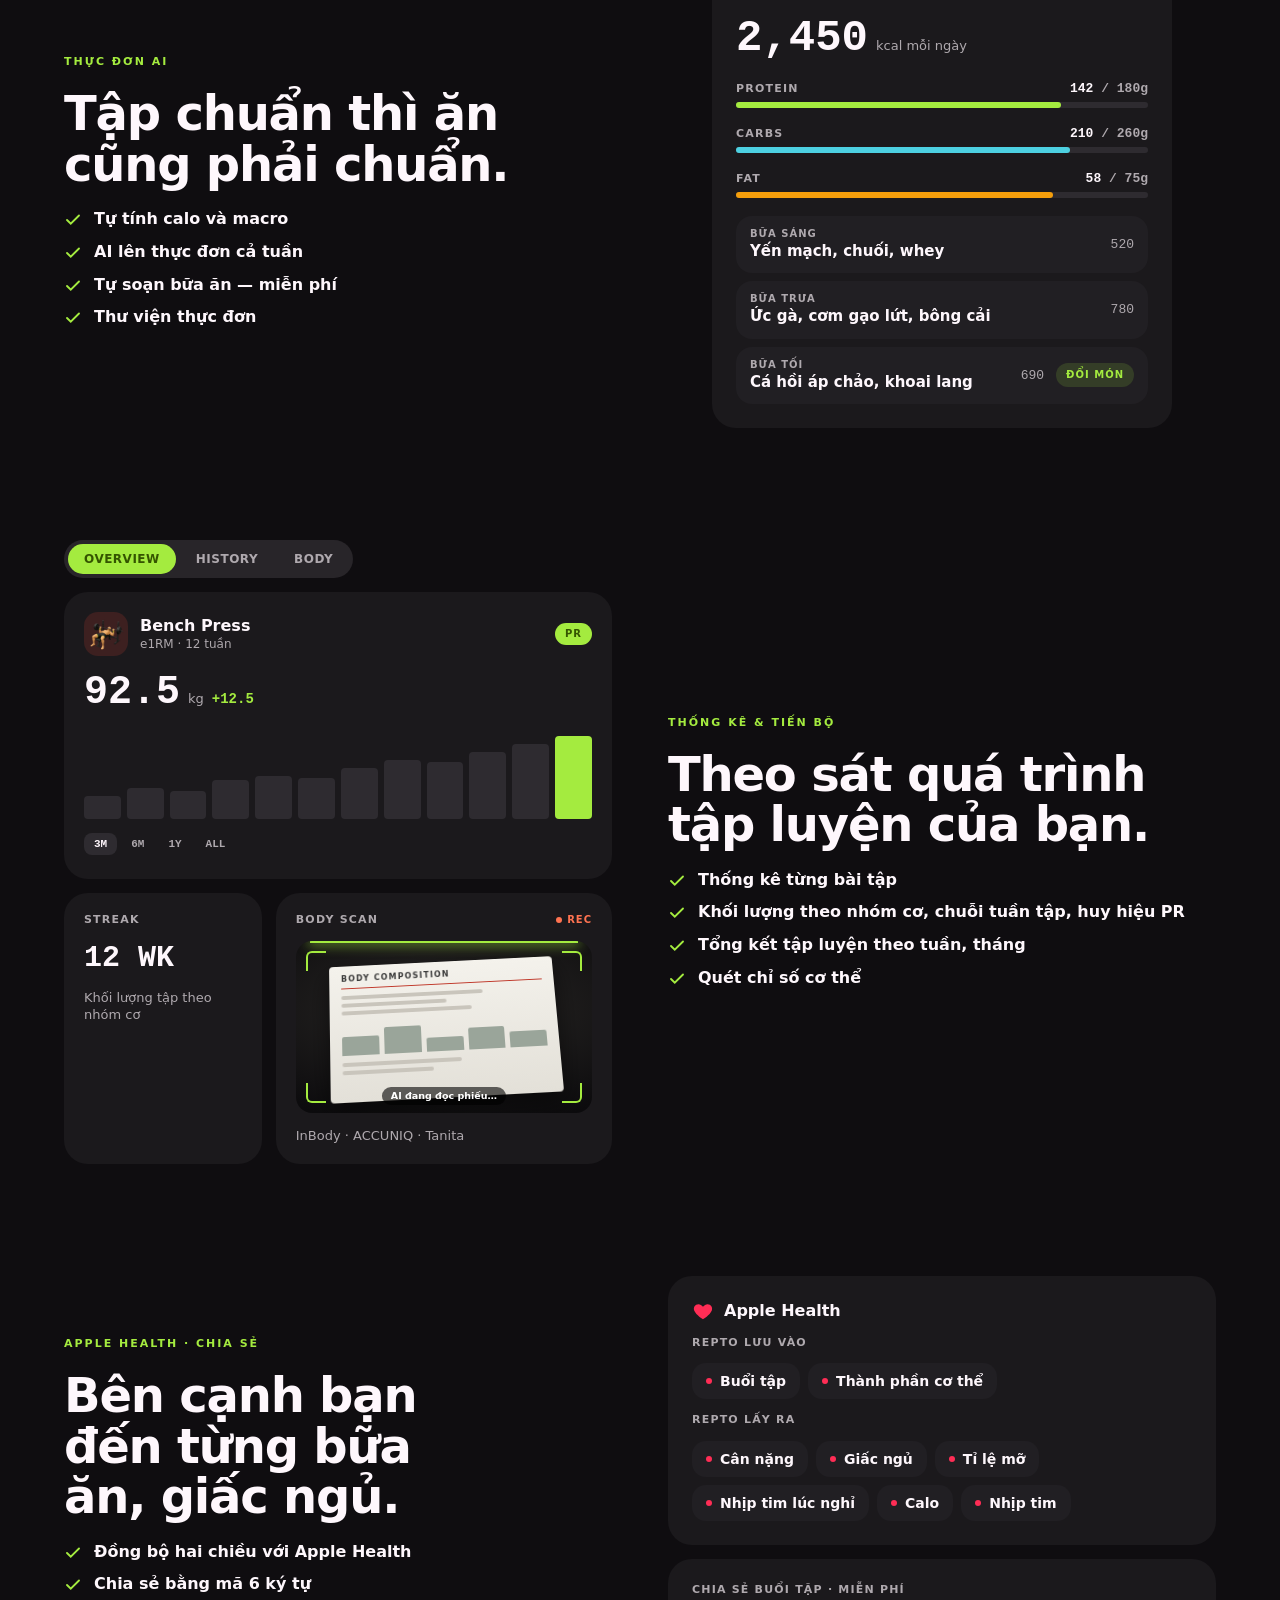
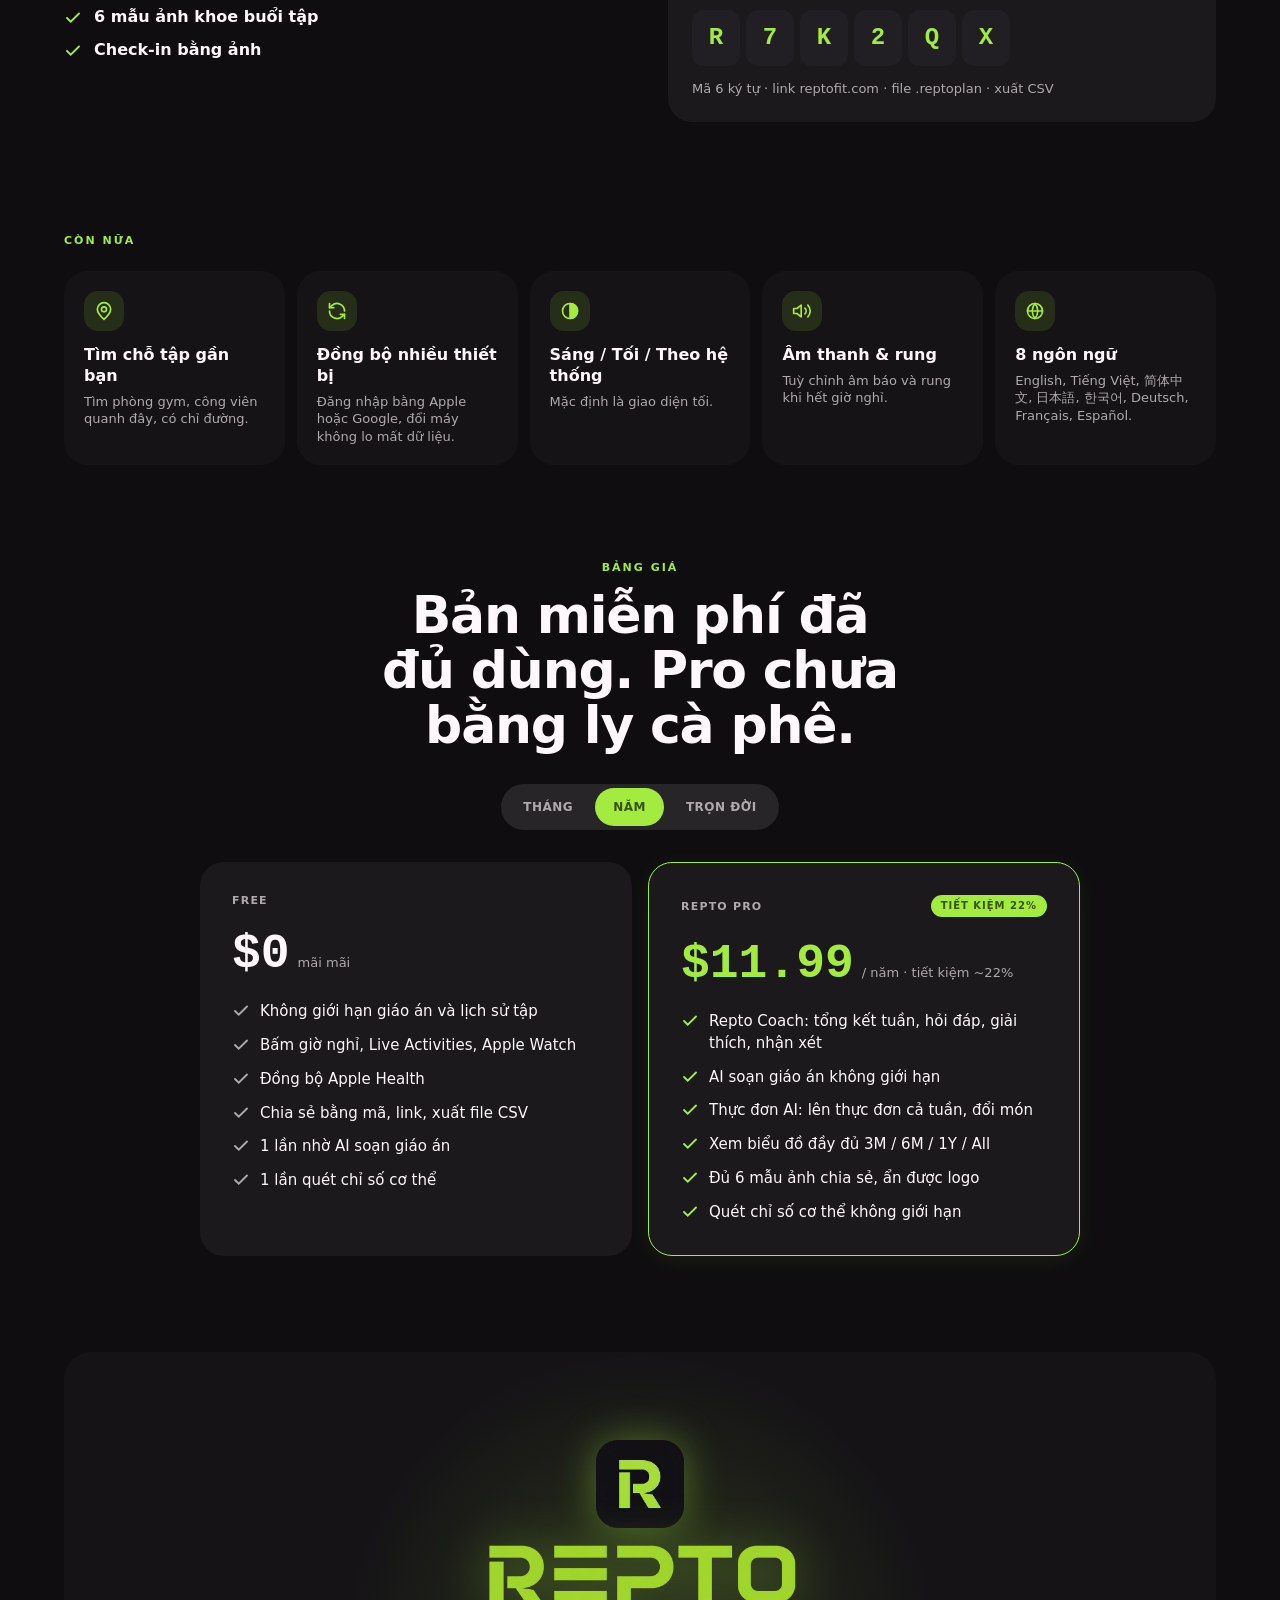
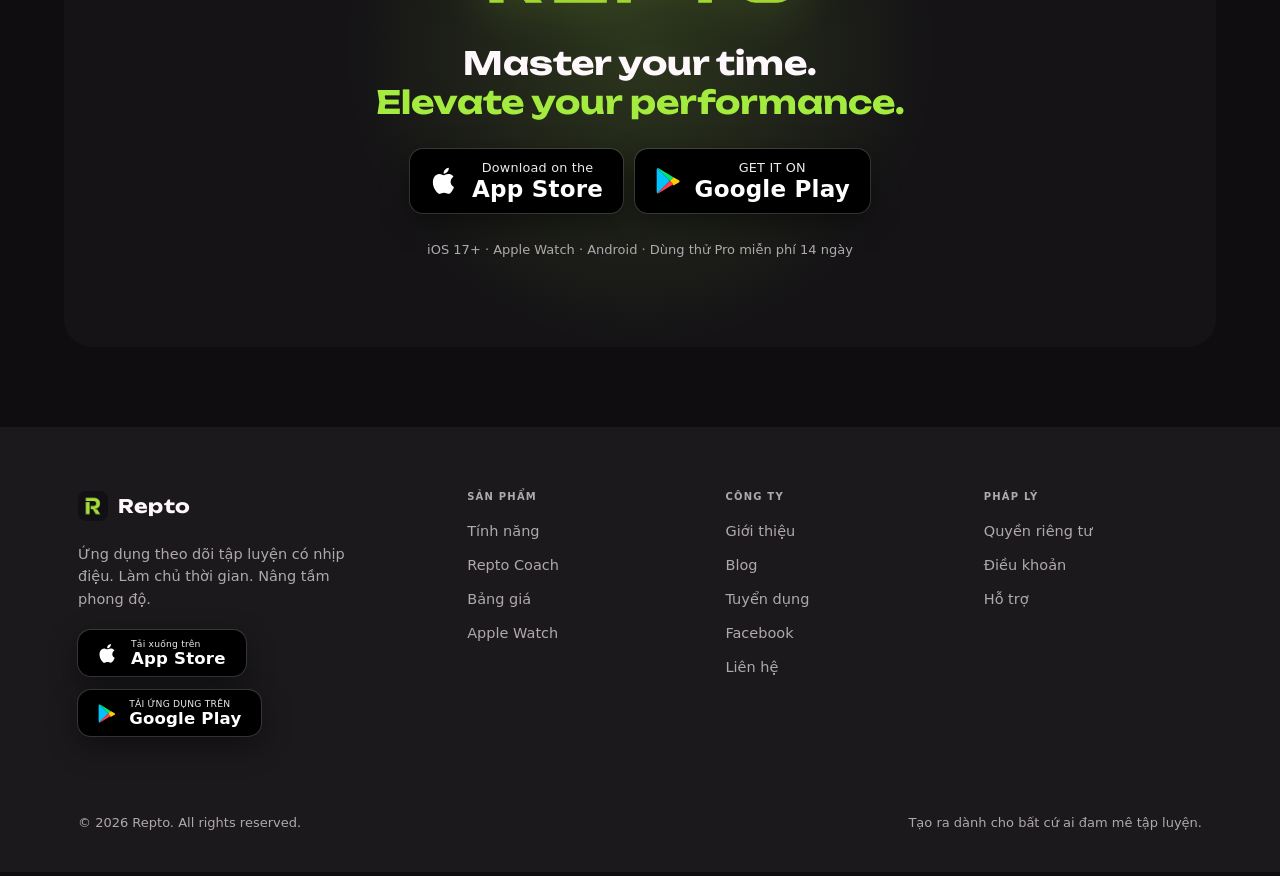
==== commit a8b2422c: "feat(landing): rebuild home page on the v2 design - New home layout (EN + VI) from the Repto Landing" ====
--- a/vi/index.html
+++ b/vi/index.html
@@ -3,8 +3,8 @@
 <head>
 <meta charset="UTF-8" />
 <meta name="viewport" content="width=device-width, initial-scale=1.0" />
-<title>Repto — Tập theo từng nhịp. Ghi lại từng rep.</title>
-<meta name="description" content="Ứng dụng theo dõi tập luyện với AI coach tích hợp, hẹn giờ thời gian thực, cùng Apple Watch + Apple Health. Làm chủ thời gian. Nâng tầm phong độ." />
+<title>Repto — Tập đúng nhịp. Ghi đủ rep.</title>
+<meta name="description" content="App ghi chép tập gym có HLV AI, tự bấm giờ nghỉ, tập được trên Apple Watch và đồng bộ Apple Health." />
 <link rel="icon" href="../assets/repto-logo.jpeg" />
 <link rel="stylesheet" href="../assets/colors_and_type.css" />
 <link rel="stylesheet" href="../assets/styles.css" />
@@ -16,15 +16,15 @@
 <link rel="alternate" hreflang="x-default" href="https://reptofit.com/" />
 <meta property="og:type" content="website" />
 <meta property="og:url" content="https://reptofit.com/vi" />
-<meta property="og:title" content="Repto — Tập theo từng nhịp. Ghi lại từng rep." />
-<meta property="og:description" content="Ứng dụng theo dõi tập luyện với AI coach tích hợp, hẹn giờ thời gian thực, cùng Apple Watch + Apple Health." />
+<meta property="og:title" content="Repto — Tập đúng nhịp. Ghi đủ rep." />
+<meta property="og:description" content="App ghi chép tập gym có HLV AI, tự bấm giờ nghỉ, tập được trên Apple Watch và đồng bộ Apple Health." />
 <meta property="og:image" content="https://reptofit.com/assets/repto-logo.jpeg" />
 <meta property="og:locale" content="vi_VN" />
 <meta property="og:locale:alternate" content="en_US" />
 <meta name="apple-itunes-app" content="app-id=6761402067" />
 <meta name="twitter:card" content="summary_large_image" />
-<meta name="twitter:title" content="Repto — Tập theo từng nhịp. Ghi lại từng rep." />
-<meta name="twitter:description" content="Ứng dụng theo dõi tập luyện với AI coach tích hợp, hẹn giờ thời gian thực, cùng Apple Watch + Apple Health." />
+<meta name="twitter:title" content="Repto — Tập đúng nhịp. Ghi đủ rep." />
+<meta name="twitter:description" content="App ghi chép tập gym có HLV AI, tự bấm giờ nghỉ, tập được trên Apple Watch và đồng bộ Apple Health." />
 <meta name="twitter:image" content="https://reptofit.com/assets/repto-logo.jpeg" />
 <script type="application/ld+json">
 {
@@ -35,7 +35,7 @@
       "@id": "https://reptofit.com/#org",
       "name": "Repto",
       "url": "https://reptofit.com/",
-      "email": "reptoapp.official@gmail.com",
+      "email": "support@reptofit.com",
       "sameAs": ["https://www.facebook.com/reptoapp/"]
     },
     {
@@ -84,48 +84,50 @@
 </head>
 <body>
 
-<!-- ============================================================ ICON SPRITE
-     Lucide-geometry stroke icons; referenced via <svg class="icon"><use/></svg>.
-     Stroke/fill/size are set by presentation attributes on each <use> wrapper. -->
 <svg width="0" height="0" style="position:absolute" aria-hidden="true">
   <defs>
-    <symbol id="i-timer" viewBox="0 0 24 24"><line x1="10" x2="14" y1="2" y2="2"/><line x1="12" x2="15" y1="14" y2="11"/><circle cx="12" cy="14" r="8"/></symbol>
-    <symbol id="i-smartphone" viewBox="0 0 24 24"><rect width="14" height="20" x="5" y="2" rx="2" ry="2"/><path d="M12 18h.01"/></symbol>
-    <symbol id="i-sparkles" viewBox="0 0 24 24"><path d="M9.937 15.5A2 2 0 0 0 8.5 14.063l-6.135-1.582a.5.5 0 0 1 0-.962L8.5 9.936A2 2 0 0 0 9.937 8.5l1.582-6.135a.5.5 0 0 1 .962 0L14.063 8.5A2 2 0 0 0 15.5 9.937l6.135 1.581a.5.5 0 0 1 0 .964L15.5 14.063a2 2 0 0 0-1.437 1.437l-1.582 6.135a.5.5 0 0 1-.962 0z"/><path d="M20 3v4"/><path d="M22 5h-4"/><path d="M4 17v2"/><path d="M5 18H3"/></symbol>
-    <symbol id="i-watch" viewBox="0 0 24 24"><circle cx="12" cy="12" r="6"/><polyline points="12 10 12 12 13 13"/><path d="m16.13 7.66-.81-4.05a2 2 0 0 0-2-1.61h-2.68a2 2 0 0 0-2 1.61l-.78 4.05"/><path d="m7.88 16.36.8 4a2 2 0 0 0 2 1.61h2.72a2 2 0 0 0 2-1.61l.81-4.05"/></symbol>
-    <symbol id="i-heartPulse" viewBox="0 0 24 24"><path d="M19 14c1.49-1.46 3-3.21 3-5.5A5.5 5.5 0 0 0 16.5 3c-1.76 0-3 .5-4.5 2-1.5-1.5-2.74-2-4.5-2A5.5 5.5 0 0 0 2 8.5c0 2.3 1.5 4.05 3 5.5l7 7Z"/><path d="M3.22 12H9.5l.5-1 2 4.5 2-7 1.5 3.5h5.27"/></symbol>
-    <symbol id="i-trendingUp" viewBox="0 0 24 24"><polyline points="22 7 13.5 15.5 8.5 10.5 2 17"/><polyline points="16 7 22 7 22 13"/></symbol>
-    <symbol id="i-layers" viewBox="0 0 24 24"><path d="m12.83 2.18a2 2 0 0 0-1.66 0L2.6 6.08a1 1 0 0 0 0 1.83l8.58 3.91a2 2 0 0 0 1.66 0l8.58-3.9a1 1 0 0 0 0-1.83Z"/><path d="M2 12a1 1 0 0 0 .58.91l8.6 3.91a2 2 0 0 0 1.65 0l8.58-3.9A1 1 0 0 0 22 12"/><path d="M2 17a1 1 0 0 0 .58.91l8.6 3.91a2 2 0 0 0 1.65 0l8.58-3.9A1 1 0 0 0 22 17"/></symbol>
-    <symbol id="i-route" viewBox="0 0 24 24"><circle cx="6" cy="19" r="3"/><path d="M9 19h8.5a3.5 3.5 0 0 0 0-7h-11a3.5 3.5 0 0 1 0-7H15"/><circle cx="18" cy="5" r="3"/></symbol>
-    <symbol id="i-target" viewBox="0 0 24 24"><circle cx="12" cy="12" r="10"/><circle cx="12" cy="12" r="6"/><circle cx="12" cy="12" r="2"/></symbol>
-    <symbol id="i-calendar" viewBox="0 0 24 24"><path d="M8 2v4"/><path d="M16 2v4"/><rect width="18" height="18" x="3" y="4" rx="2"/><path d="M3 10h18"/></symbol>
     <symbol id="i-check" viewBox="0 0 24 24"><path d="M20 6 9 17l-5-5"/></symbol>
-    <symbol id="i-gem" viewBox="0 0 24 24"><path d="M6 3h12l4 6-10 13L2 9Z"/><path d="M11 3 8 9l4 13 4-13-3-6"/><path d="M2 9h20"/></symbol>
-    <symbol id="i-chevronDown" viewBox="0 0 24 24"><path d="m6 9 6 6 6-6"/></symbol>
-    <symbol id="i-chevronRight" viewBox="0 0 24 24"><path d="m9 18 6-6-6-6"/></symbol>
-    <symbol id="i-clock" viewBox="0 0 24 24"><circle cx="12" cy="12" r="10"/><polyline points="12 6 12 12 16 14"/></symbol>
-    <symbol id="i-dumbbell" viewBox="0 0 24 24"><path d="M14.4 14.4 9.6 9.6"/><path d="M18.657 21.485a2 2 0 1 1-2.829-2.828l-1.767 1.768a2 2 0 1 1-2.829-2.829l6.364-6.364a2 2 0 1 1 2.829 2.829l-1.768 1.767a2 2 0 1 1 2.828 2.829z"/><path d="m21.5 21.5-1.4-1.4"/><path d="M3.9 3.9 2.5 2.5"/><path d="M6.404 12.768a2 2 0 1 1-2.829-2.829l1.768-1.767a2 2 0 1 1-2.828-2.829l2.828-2.828a2 2 0 1 1 2.829 2.828l1.767-1.768a2 2 0 1 1 2.829 2.829z"/></symbol>
-    <symbol id="i-flame" viewBox="0 0 24 24"><path d="M8.5 14.5A2.5 2.5 0 0 0 11 12c0-1.38-.5-2-1-3-1.072-2.143-.224-4.054 2-6 .5 2.5 2 4.9 4 6.5 2 1.6 3 3.5 3 5.5a7 7 0 1 1-14 0c0-1.153.433-2.294 1-3a2.5 2.5 0 0 0 2.5 2.5z"/></symbol>
-    <symbol id="i-zap" viewBox="0 0 24 24"><polygon points="13 2 3 14 12 14 11 22 21 10 12 10 13 2"/></symbol>
-    <symbol id="i-send" viewBox="0 0 24 24"><path d="M14.536 21.686a.5.5 0 0 0 .937-.024l6.5-19a.496.496 0 0 0-.635-.635l-19 6.5a.5.5 0 0 0-.024.937l7.93 3.18a2 2 0 0 1 1.112 1.11z"/><path d="m21.854 2.147-10.94 10.939"/></symbol>
+    <symbol id="i-sparkles" viewBox="0 0 24 24"><path d="M9.94 15.5A2 2 0 0 0 8.5 14.06l-6.13-1.58a.5.5 0 0 1 0-.96L8.5 9.94A2 2 0 0 0 9.94 8.5l1.58-6.13a.5.5 0 0 1 .96 0L14.06 8.5A2 2 0 0 0 15.5 9.94l6.13 1.58a.5.5 0 0 1 0 .96L15.5 14.06a2 2 0 0 0-1.44 1.44l-1.58 6.13a.5.5 0 0 1-.96 0z"/></symbol>
+    <symbol id="i-apple" viewBox="0 0 24 24"><path d="M17.05 12.5c-.03-2.5 2.04-3.7 2.13-3.76-1.16-1.7-2.97-1.93-3.61-1.96-1.54-.16-3 .9-3.78.9-.77 0-1.97-.88-3.24-.85-1.67.02-3.21.97-4.07 2.46-1.73 3.01-.44 7.46 1.24 9.9.82 1.2 1.8 2.53 3.08 2.48 1.24-.05 1.7-.8 3.2-.8 1.49 0 1.9.8 3.2.77 1.32-.02 2.16-1.21 2.97-2.41.93-1.38 1.32-2.72 1.34-2.79-.03-.01-2.57-.99-2.6-3.92zM14.6 5.1c.68-.83 1.14-1.98 1.01-3.1-.98.04-2.16.65-2.87 1.47-.63.73-1.18 1.9-1.03 3.02 1.09.08 2.21-.56 2.89-1.39z"/></symbol>
+    <symbol id="i-play" viewBox="0 0 24 24"><path d="M3.609 1.814 13.792 12 3.61 22.186a.996.996 0 0 1-.61-.92V2.734a1 1 0 0 1 .609-.92z" fill="#00C3FF"/><path d="m13.792 12 2.882-2.882 4.434 2.53c.78.445.78 1.26 0 1.704l-4.434 2.53L13.792 12z" fill="#FFCE00"/><path d="m16.674 9.118-2.882 2.882L3.61 1.814a.998.998 0 0 1 .98-.04l12.084 7.344z" fill="#00E676"/><path d="m13.792 12 2.882 2.882L4.589 22.226a.998.998 0 0 1-.98-.04L13.792 12z" fill="#FF3D47"/></symbol>
+    <symbol id="i-sbar" viewBox="0 0 66 12"><rect x="0" y="7" width="3" height="5" rx="1"/><rect x="4.5" y="5" width="3" height="7" rx="1"/><rect x="9" y="2.5" width="3" height="9.5" rx="1"/><rect x="13.5" y="0" width="3" height="12" rx="1"/><path d="M28 3.2a9 9 0 0 1 11.5 0l-1.3 1.4a7 7 0 0 0-8.9 0zM30.4 5.9a5.4 5.4 0 0 1 6.7 0l-1.3 1.4a3.4 3.4 0 0 0-4.1 0zM33.75 11 32 9.2a2.4 2.4 0 0 1 3.5 0z"/><rect x="44.5" y=".5" width="19" height="11" rx="3.2" fill="none" stroke="currentColor" stroke-opacity=".4"/><rect x="46.5" y="2.5" width="15" height="7" rx="1.6"/><path d="M65 4.2v3.6a1.9 1.9 0 0 0 0-3.6z" fill-opacity=".45"/></symbol>
   </defs>
 </svg>
 
+<div class="page">
+  <div class="glow glow--a" aria-hidden="true"></div>
+  <div class="glow glow--b" aria-hidden="true"></div>
+
 <!-- ============================================================ NAV -->
 <header class="nav" id="nav">
-  <nav class="nav__inner container">
-    <a href="#top" class="wordmark" aria-label="Repto home">
-      <img src="../assets/repto-logo.jpeg" alt="" width="30" height="30" class="wordmark__logo" />
-      <span class="wordmark__name">Repto</span>
+  <div class="nav__inner">
+    <a href="#top" class="brand" aria-label="Repto">
+      <img src="../assets/repto-logo.jpeg" alt="" class="brand__icon" width="34" height="34" />
+      <img src="../assets/wordmark-white.png" alt="Repto" class="brand__word" width="152" height="38" />
     </a>
-    <div class="nav__links">
+    <nav class="nav__links">
       <a href="#features">Tính năng</a>
-      <a href="#coach">Coach</a>
-      <a href="#showcase">Trải nghiệm</a>
+      <a href="#watch">Apple Watch</a>
+      <a href="#programs">Giáo án</a>
+      <a href="#coach">Repto Coach</a>
+      <a href="#meal">Thực đơn</a>
       <a href="#pricing">Bảng giá</a>
-    </div>
+    </nav>
+    <span class="nav__spacer"></span>
     <div class="nav__lang" data-lang-switch><noscript><a href="/">English</a></noscript></div>
-    <a href="#download" class="btn-cta nav__cta">Tải về</a>
+    <a href="#download" class="nav__cta">TẢI APP</a>
+    <button class="nav__burger" type="button" aria-label="Menu" aria-expanded="false" data-burger>
+      <svg class="ic-open" width="20" height="20" viewBox="0 0 24 24" fill="none" stroke="currentColor" stroke-width="2.2" stroke-linecap="round"><path d="M4 7h16"/><path d="M4 12h16"/><path d="M4 17h10"/></svg>
+      <svg class="ic-close" width="20" height="20" viewBox="0 0 24 24" fill="none" stroke="var(--lime)" stroke-width="2.2" stroke-linecap="round"><path d="M6 6l12 12"/><path d="M18 6 6 18"/></svg>
+    </button>
+  </div>
+  <nav class="nav__menu" data-menu>
+    <a href="#features">Tính năng<svg width="16" height="16" viewBox="0 0 24 24" fill="none" stroke="var(--lime)" stroke-width="2.4" stroke-linecap="round" stroke-linejoin="round"><path d="m9 18 6-6-6-6"/></svg></a>
+    <a href="#watch">Apple Watch<svg width="16" height="16" viewBox="0 0 24 24" fill="none" stroke="var(--lime)" stroke-width="2.4" stroke-linecap="round" stroke-linejoin="round"><path d="m9 18 6-6-6-6"/></svg></a>
+    <a href="#programs">Giáo án<svg width="16" height="16" viewBox="0 0 24 24" fill="none" stroke="var(--lime)" stroke-width="2.4" stroke-linecap="round" stroke-linejoin="round"><path d="m9 18 6-6-6-6"/></svg></a>
+    <a href="#coach">Repto Coach<svg width="16" height="16" viewBox="0 0 24 24" fill="none" stroke="var(--lime)" stroke-width="2.4" stroke-linecap="round" stroke-linejoin="round"><path d="m9 18 6-6-6-6"/></svg></a>
+    <a href="#meal">Thực đơn<svg width="16" height="16" viewBox="0 0 24 24" fill="none" stroke="var(--lime)" stroke-width="2.4" stroke-linecap="round" stroke-linejoin="round"><path d="m9 18 6-6-6-6"/></svg></a>
+    <a href="#pricing">Bảng giá<svg width="16" height="16" viewBox="0 0 24 24" fill="none" stroke="var(--lime)" stroke-width="2.4" stroke-linecap="round" stroke-linejoin="round"><path d="m9 18 6-6-6-6"/></svg></a>
   </nav>
 </header>
 
@@ -133,490 +135,497 @@
 
 <!-- ============================================================ HERO -->
 <section id="top" class="hero">
-  <div class="hero__glows" aria-hidden="true">
-    <span class="glow glow--hero-a"></span>
-    <span class="glow glow--hero-b"></span>
-  </div>
-  <div class="container hero__inner">
-    <div class="hero-grid">
-      <div class="hero-copy">
-        <div class="reveal"><span class="overline"><span class="overline__dot"></span><span class="overline__text">Làm chủ thời gian · Nâng tầm phong độ</span></span></div>
-        <h1 class="reveal hero__title" data-delay="70">Tập theo từng nhịp.<br />Ghi lại <span class="accent">từng rep.</span></h1>
-        <p class="reveal hero__lead" data-delay="140">Ứng dụng theo dõi tập luyện tích hợp AI coach, hẹn giờ thời gian thực, cùng Apple Watch + Health.</p>
-        <div class="reveal hero__ctas" data-delay="210">
-          <!-- App Store badge -->
-          <a href="https://apps.apple.com/app/repto-workout-tracker/id6761402067" target="_blank" rel="noopener" class="badge badge--58" aria-label="Tải Repto trên App Store">
-            <svg class="badge__glyph" viewBox="0 0 24 24" fill="#fff" aria-hidden="true"><path d="M17.05 12.5c-.03-2.5 2.04-3.7 2.13-3.76-1.16-1.7-2.97-1.93-3.61-1.96-1.54-.16-3 .9-3.78.9-.77 0-1.97-.88-3.24-.85-1.67.02-3.21.97-4.07 2.46-1.73 3.01-.44 7.46 1.24 9.9.82 1.2 1.8 2.53 3.08 2.48 1.24-.05 1.7-.8 3.2-.8 1.49 0 1.9.8 3.2.77 1.32-.02 2.16-1.21 2.97-2.41.93-1.38 1.32-2.72 1.34-2.79-.03-.01-2.57-.99-2.6-3.92zM14.6 5.1c.68-.83 1.14-1.98 1.01-3.1-.98.04-2.16.65-2.87 1.47-.63.73-1.18 1.9-1.03 3.02 1.09.08 2.21-.56 2.89-1.39z"/></svg>
-            <span class="badge__txt"><span class="badge__pre">Tải xuống trên</span><span class="badge__name">App Store</span></span>
-          </a>
-          <!-- Google Play badge -->
-          <a href="https://play.google.com/store/apps/details?id=app.repto.android&amp;pcampaignid=web_share" target="_blank" rel="noopener" class="badge badge--58" aria-label="Tải Repto trên Google Play">
-            <svg class="badge__glyph badge__glyph--play" viewBox="0 0 24 24" aria-hidden="true"><path d="M3.609 1.814 13.792 12 3.61 22.186a.996.996 0 0 1-.61-.92V2.734a1 1 0 0 1 .609-.92z" fill="#00C3FF"/><path d="m13.792 12 2.882-2.882 4.434 2.53c.78.445.78 1.26 0 1.704l-4.434 2.53L13.792 12z" fill="#FFCE00"/><path d="m16.674 9.118-2.882 2.882L3.61 1.814a.998.998 0 0 1 .98-.04l12.084 7.344z" fill="#00E676"/><path d="m13.792 12 2.882 2.882L4.589 22.226a.998.998 0 0 1-.98-.04L13.792 12z" fill="#FF3D47"/></svg>
-            <span class="badge__txt"><span class="badge__pre">TẢI ỨNG DỤNG TRÊN</span><span class="badge__name">Google Play</span></span>
-          </a>
-          <a href="#features" class="btn-ghost">Xem tính năng <svg class="icon" width="16" height="16" fill="none" stroke="var(--lime)" stroke-width="2.4" stroke-linecap="round" stroke-linejoin="round"><use href="#i-chevronDown"/></svg></a>
-        </div>
-        <div class="reveal hero__rating" data-delay="280">
-          <span class="stars" data-stars="4.9" aria-label="4.9 trên 5"></span>
-          <span class="hero__rating-txt"><strong>4.9</strong> · được tin dùng bởi những người thật sự đam mê tập luyện</span>
-        </div>
-      </div>
-      <div class="hero-phone">
-        <div class="reveal reveal--far" data-delay="180">
-          <!-- PHONE: Active Workout -->
-          <div class="phone phone--312">
-            <span class="phone__glow" aria-hidden="true"></span>
-            <div class="phone__body repto-float">
-              <div class="phone__screen">
-                <div class="phone__ambient" aria-hidden="true"><span></span><span></span></div>
-                <div class="statusbar">
-                  <span class="statusbar__time" data-clock>9:41</span>
-                  <span class="statusbar__icons">
-                    <svg width="17" height="11" viewBox="0 0 18 12" fill="currentColor"><rect x="0" y="8" width="3" height="4" rx="1"/><rect x="5" y="5.5" width="3" height="6.5" rx="1"/><rect x="10" y="3" width="3" height="9" rx="1"/><rect x="15" y="0.5" width="3" height="11.5" rx="1"/></svg>
-                    <svg width="16" height="11" viewBox="0 0 17 12" fill="currentColor"><path d="M8.5 2.2c2.6 0 5 1 6.8 2.7l1.3-1.4A11 11 0 0 0 8.5.3 11 11 0 0 0 .9 3.5l1.3 1.4A9.4 9.4 0 0 1 8.5 2.2z"/><path d="M8.5 6c1.5 0 2.9.6 3.9 1.6l1.3-1.4a7.3 7.3 0 0 0-10.4 0l1.3 1.4A5.4 5.4 0 0 1 8.5 6z"/><path d="m8.5 9.4 2.1-2.2a3 3 0 0 0-4.2 0z"/></svg>
-                    <svg width="24" height="12" viewBox="0 0 26 13" fill="none"><rect x="0.5" y="0.5" width="21" height="12" rx="3.5" stroke="currentColor" opacity="0.4"/><rect x="2" y="2" width="18" height="9" rx="2" fill="currentColor"/><path d="M23.5 4.5v4c.8-.3 1.3-1 1.3-2s-.5-1.7-1.3-2z" fill="currentColor" opacity="0.5"/></svg>
-                  </span>
-                  <span class="statusbar__notch"></span>
-                </div>
-                <div class="phone__content">
-                  <!-- Active workout screen -->
-                  <div class="aw">
-                    <div class="aw__head">
-                      <div class="aw__title">Push Day A</div>
-                      <span class="aw__live"><span class="repto-pulse aw__live-dot"></span> LIVE</span>
-                    </div>
-                    <div class="aw__pad">
-                      <div class="aw__rest">
-                        <div class="plabel" data-rest-label>REST</div>
-                        <div class="aw__ring">
-                          <svg width="116" height="116" viewBox="0 0 116 116" class="aw__ring-svg">
-                            <circle cx="58" cy="58" r="46" fill="none" stroke="var(--surface-highest)" stroke-width="8"/>
-                            <circle cx="58" cy="58" r="46" fill="none" stroke="var(--lime)" stroke-width="9" stroke-linecap="round" class="aw__ring-prog" data-rest-ring stroke-dasharray="289.03" stroke-dashoffset="154.15"/>
-                          </svg>
-                          <div class="aw__ring-num" data-rest-num>0:42</div>
-                        </div>
-                        <div class="aw__upnext">Up next: Bench Press · Set 3</div>
-                      </div>
-                    </div>
-                    <div class="aw__pad aw__exwrap">
-                      <div class="aw__ex">
-                        <div class="aw__ex-head">
-                          <div class="aw__ex-icon" style="background:var(--muscle-chest)"><img src="../assets/exercises/bench_press_barbell.png" alt="" /></div>
-                          <div class="aw__ex-meta">
-                            <div class="card-title">Bench Press</div>
-                            <div class="caption">Barbell · Chest</div>
-                          </div>
-                          <span class="aw__ex-timer"><svg class="icon" width="11" height="11" fill="none" stroke="var(--lime)" stroke-width="2.4" stroke-linecap="round" stroke-linejoin="round"><use href="#i-clock"/></svg><span class="mono" data-elapsed>24:18</span></span>
-                        </div>
-                        <div class="aw__sets">
-                          <div class="aw__set aw__set--done">
-                            <span class="aw__set-mark"><svg class="icon" width="13" height="13" fill="none" stroke="var(--lime)" stroke-width="3" stroke-linecap="round" stroke-linejoin="round"><use href="#i-check"/></svg></span>
-                            <div class="aw__set-body"><div class="aw__set-label aw__set-label--done">SET 1</div><div class="aw__set-val"><span>10 reps</span><span class="aw__set-x">×</span><span>60 kg</span></div></div>
-                            <span class="aw__set-check aw__set-check--done"><svg class="icon" width="16" height="16" fill="none" stroke="var(--lime)" stroke-width="2.6" stroke-linecap="round" stroke-linejoin="round"><use href="#i-check"/></svg></span>
-                          </div>
-                          <div class="aw__set aw__set--done">
-                            <span class="aw__set-mark"><svg class="icon" width="13" height="13" fill="none" stroke="var(--lime)" stroke-width="3" stroke-linecap="round" stroke-linejoin="round"><use href="#i-check"/></svg></span>
-                            <div class="aw__set-body"><div class="aw__set-label aw__set-label--done">SET 2</div><div class="aw__set-val"><span>8 reps</span><span class="aw__set-x">×</span><span>60 kg</span></div></div>
-                            <span class="aw__set-check aw__set-check--done"><svg class="icon" width="16" height="16" fill="none" stroke="var(--lime)" stroke-width="2.6" stroke-linecap="round" stroke-linejoin="round"><use href="#i-check"/></svg></span>
-                          </div>
-                          <div class="aw__set">
-                            <span class="aw__set-num">3</span>
-                            <div class="aw__set-body"><div class="aw__set-label">SET 3</div><div class="aw__set-val"><span>8 reps</span><span class="aw__set-x">×</span><span>65 kg</span></div></div>
-                            <span class="aw__set-check"></span>
-                          </div>
-                          <div class="aw__set">
-                            <span class="aw__set-num">4</span>
-                            <div class="aw__set-body"><div class="aw__set-label">SET 4</div><div class="aw__set-val"><span>8 reps</span><span class="aw__set-x">×</span><span>65 kg</span></div></div>
-                            <span class="aw__set-check"></span>
-                          </div>
-                        </div>
-                      </div>
-                    </div>
-                    <div class="aw__actions">
-                      <div class="aw__pause"><svg width="18" height="18" viewBox="0 0 24 24" fill="var(--text-primary)"><rect x="6" y="4" width="4" height="16" rx="1"/><rect x="14" y="4" width="4" height="16" rx="1"/></svg></div>
-                      <div class="aw__finish">Finish Workout</div>
-                    </div>
-                  </div>
-                </div>
-              </div>
+  <div class="hero__copy">
+    <div class="hero__kicker"><span class="hero__dot"></span><span class="eyebrow">AI WORKOUT TRACKER · REP + TEMPO</span></div>
+    <h1 class="hero__title">Tập đúng nhịp.<br><span class="lime">Ghi đủ rep.</span></h1>
+    <p class="hero__lead">Ghi lại từng set nhanh gọn, theo dõi tiến bộ qua từng buổi tập.</p>
+    <div class="badges">
+      <a href="https://apps.apple.com/app/repto-workout-tracker/id6761402067" target="_blank" rel="noopener" class="badge badge--64" aria-label="Tải Repto trên App Store">
+        <svg class="badge__glyph" fill="#fff" aria-hidden="true"><use href="#i-apple"/></svg>
+        <span class="badge__txt"><span class="badge__pre">Download on the</span><span class="badge__name">App Store</span></span>
+      </a>
+      <a href="https://play.google.com/store/apps/details?id=app.repto.android&amp;pcampaignid=web_share" target="_blank" rel="noopener" class="badge badge--64" aria-label="Tải Repto trên Google Play">
+        <svg class="badge__glyph badge__glyph--play" aria-hidden="true"><use href="#i-play"/></svg>
+        <span class="badge__txt"><span class="badge__pre">GET IT ON</span><span class="badge__name">Google Play</span></span>
+      </a>
+    </div>
+    <div class="hero__rating"><span class="stars" data-stars="4.9"></span><span><b>4.9</b> · dân tập gym tin dùng</span></div>
+  </div>
+
+  <div class="hero__device" aria-hidden="true">
+    <div class="hero__halo"></div>
+    <div class="phone">
+      <div class="phone__screen">
+        <div class="phone__island"></div>
+        <div class="sbar"><span>9:41</span><svg class="sbar__icons" width="66" height="12" fill="currentColor"><use href="#i-sbar"/></svg></div>
+        <div class="aw__top">
+          <span class="aw__btn"><svg width="16" height="16" viewBox="0 0 24 24" fill="none" stroke="currentColor" stroke-width="2.4" stroke-linecap="round" stroke-linejoin="round"><path d="m12 19-7-7 7-7"/><path d="M19 12H5"/></svg></span>
+          <span style="font-size:15px;font-weight:600">Chest</span>
+          <span class="aw__btn" data-session>0:05</span>
+        </div>
+        <div class="aw__hero">
+          <img src="../assets/ex/iso-chest-press.png" alt="" />
+          <span class="aw__timer"><svg width="10" height="10" viewBox="0 0 24 24" fill="#fff"><circle cx="12" cy="12" r="10"/><path d="M12 7v5H8" stroke="rgba(0,0,0,.45)" stroke-width="3" fill="none" stroke-linecap="round"/></svg><span data-session>0:05</span> <span style="opacity:.6">·</span> 0/43</span>
+          <span class="aw__name">ISO-LATERAL CHEST PRESS (MACHINE)</span>
+        </div>
+        <div class="aw__collapse"><span><svg width="11" height="11" viewBox="0 0 24 24" fill="none" stroke="currentColor" stroke-width="2.2" stroke-linecap="round" stroke-linejoin="round"><path d="M4 12h16"/><path d="m9 4 3 3 3-3"/><path d="M12 7V2"/><path d="m9 20 3-3 3 3"/><path d="M12 17v5"/></svg>COLLAPSE ALL</span></div>
+        <div class="aw__card">
+          <div class="aw__head">
+            <img src="../assets/ex/iso-chest-press.png" alt="" style="width:26px;height:26px;object-fit:contain;flex:none" />
+            <div class="aw__ex"><b>ISO-LATERAL CHEST PRESS (MACHINE)</b><span>0/4 sets</span></div>
+            <svg width="14" height="14" viewBox="0 0 24 24" fill="none" stroke="var(--text-secondary)" stroke-width="2" stroke-linecap="round" stroke-linejoin="round"><path d="M12 3H5a2 2 0 0 0-2 2v14a2 2 0 0 0 2 2h14a2 2 0 0 0 2-2v-7"/><path d="M18.4 2.6a2.1 2.1 0 0 1 3 3L12 15l-4 1 1-4Z"/></svg>
+            <span class="aw__rest"><svg width="11" height="11" viewBox="0 0 24 24" fill="none" stroke="var(--lime)" stroke-width="2.4" stroke-linecap="round"><circle cx="12" cy="13" r="8"/><path d="M12 9v4l2 2"/><path d="M10 2h4"/></svg>45s</span>
+            <svg width="14" height="14" viewBox="0 0 24 24" fill="none" stroke="var(--text-primary)" stroke-width="2.4" stroke-linecap="round" stroke-linejoin="round"><path d="m6 9 6 6 6-6"/></svg>
+          </div>
+          <div class="set set--active">
+            <span class="set__n">1</span>
+            <div class="set__body"><span class="set__lbl">SET 1</span><span class="set__last">Last time <b>12 × 20 kg</b></span>
+              <div class="set__vals"><div class="set__val"><b>12</b><span>REPS</span></div><span class="set__x">×</span><div class="set__val"><b>20</b><span>KG</span></div></div>
             </div>
-          </div>
-        </div>
-      </div>
-    </div>
-  </div>
-</section>
-
-<!-- ============================================================ SOCIAL PROOF -->
-<section class="proof">
-  <div class="container proof__inner">
-    <div class="proof-stats">
-      <div class="proof__stat"><span class="proof__val">4.9</span><span class="proof__lbl">Đánh giá App Store</span></div>
-      <div class="proof__stat"><span class="proof__val">2.4M+</span><span class="proof__lbl">Buổi tập đã ghi</span></div>
-      <div class="proof__stat"><span class="proof__val">1,500+</span><span class="proof__lbl">Bài tập trong thư viện</span></div>
-    </div>
-    <div class="proof__works">
-      <span class="proof__work"><svg class="icon" width="16" height="16" fill="none" stroke="var(--health-red)" stroke-width="2" stroke-linecap="round" stroke-linejoin="round"><use href="#i-heartPulse"/></svg> Apple Health</span>
-      <span class="proof__sep"></span>
-      <span class="proof__work"><svg class="icon" width="16" height="16" fill="none" stroke="var(--lime)" stroke-width="2" stroke-linecap="round" stroke-linejoin="round"><use href="#i-watch"/></svg> Apple Watch</span>
-    </div>
-  </div>
-</section>
-
-<!-- ============================================================ FEATURES -->
-<section id="features" class="features">
-  <div class="container">
-    <div class="reveal section-head">
-      <span class="overline"><span class="overline__dot"></span><span class="overline__text">Tất cả những gì bạn cần để tập</span></span>
-      <h2 class="section-title">Tạo ra dành cho bất cứ ai đam mê tập luyện.</h2>
-      <p class="section-lead">All in one. Tất cả những gì bạn cần cho quá trình tập luyện hiệu quả.</p>
-    </div>
-    <div class="feat-grid">
-      <div class="reveal feat-cell"><article class="feature"><div class="feature__icon"><svg class="icon" width="22" height="22" fill="none" stroke="var(--lime)" stroke-width="2.2" stroke-linecap="round" stroke-linejoin="round"><use href="#i-timer"/></svg></div><h3 class="feature__title">Ghi log thời gian thực</h3><p class="feature__desc">Đồng hồ bấm giờ đếm lên, ô đánh dấu set và bộ đếm ngược nghỉ — ghi lại từng set ngay khi tập.</p></article></div>
-      <div class="reveal feat-cell" data-delay="60"><article class="feature"><div class="feature__icon"><svg class="icon" width="22" height="22" fill="none" stroke="var(--lime)" stroke-width="2.2" stroke-linecap="round" stroke-linejoin="round"><use href="#i-smartphone"/></svg></div><h3 class="feature__title">Live Activities &amp; Dynamic Island</h3><p class="feature__desc">Bộ đếm nghỉ ngay trên Màn hình khóa và Dynamic Island. Không bỏ lỡ set nào.</p></article></div>
-      <div class="reveal feat-cell" data-delay="120"><article class="feature"><div class="feature__icon"><svg class="icon" width="22" height="22" fill="none" stroke="var(--lime)" stroke-width="2.2" stroke-linecap="round" stroke-linejoin="round"><use href="#i-sparkles"/></svg></div><h3 class="feature__title">Repto Coach (AI)</h3><p class="feature__desc">Trò chuyện, đánh giá hằng tuần và chương trình thích ứng theo dữ liệu của bạn.</p></article></div>
-      <div class="reveal feat-cell" data-delay="180"><article class="feature"><div class="feature__icon"><svg class="icon" width="22" height="22" fill="none" stroke="var(--lime)" stroke-width="2.2" stroke-linecap="round" stroke-linejoin="round"><use href="#i-watch"/></svg></div><h3 class="feature__title">Ứng dụng Apple Watch</h3><p class="feature__desc">Độc lập và sẵn sàng — bắt đầu và ghi lại cả buổi tập ngay trên cổ tay.</p></article></div>
-      <div class="reveal feat-cell"><article class="feature"><div class="feature__icon"><svg class="icon" width="22" height="22" fill="none" stroke="var(--lime)" stroke-width="2.2" stroke-linecap="round" stroke-linejoin="round"><use href="#i-heartPulse"/></svg></div><h3 class="feature__title">Apple Health</h3><p class="feature__desc">Tự động đồng bộ buổi tập, cân nặng và phục hồi về một nơi.</p></article></div>
-      <div class="reveal feat-cell" data-delay="60"><article class="feature"><div class="feature__icon"><svg class="icon" width="22" height="22" fill="none" stroke="var(--lime)" stroke-width="2.2" stroke-linecap="round" stroke-linejoin="round"><use href="#i-trendingUp"/></svg></div><h3 class="feature__title">Phân tích &amp; PR</h3><p class="feature__desc">Ước lượng 1RM, PR số rep và biểu đồ tiến bộ giúp thấy rõ thành quả.</p></article></div>
-      <div class="reveal feat-cell" data-delay="120"><article class="feature"><div class="feature__icon"><svg class="icon" width="22" height="22" fill="none" stroke="var(--lime)" stroke-width="2.2" stroke-linecap="round" stroke-linejoin="round"><use href="#i-layers"/></svg></div><h3 class="feature__title">Chương trình &amp; mẫu</h3><p class="feature__desc">Duyệt, lọc và áp dụng kế hoạch dựng sẵn — hoặc tự tạo của riêng bạn.</p></article></div>
-      <div class="reveal feat-cell" data-delay="180"><article class="feature"><div class="feature__icon"><svg class="icon" width="22" height="22" fill="none" stroke="var(--lime)" stroke-width="2.2" stroke-linecap="round" stroke-linejoin="round"><use href="#i-route"/></svg></div><h3 class="feature__title">Chế độ cardio</h3><p class="feature__desc">Theo dõi thời gian và quãng đường cùng pace trực tiếp cho chạy bộ và interval.</p></article></div>
-    </div>
-  </div>
-</section>
-
-<!-- ============================================================ COACH SPOTLIGHT -->
-<section id="coach" class="coach">
-  <div class="glow glow--coach" aria-hidden="true"></div>
-  <div class="container coach__inner">
-    <div class="coach-grid">
-      <div class="coach-phone">
-        <div class="reveal reveal--far">
-          <!-- PHONE: Coach chat -->
-          <div class="phone phone--300">
-            <span class="phone__glow" aria-hidden="true"></span>
-            <div class="phone__body repto-float" style="animation-delay:.6s">
-              <div class="phone__screen">
-                <div class="phone__ambient" aria-hidden="true"><span></span><span></span></div>
-                <div class="statusbar">
-                  <span class="statusbar__time" data-clock>9:41</span>
-                  <span class="statusbar__icons">
-                    <svg width="17" height="11" viewBox="0 0 18 12" fill="currentColor"><rect x="0" y="8" width="3" height="4" rx="1"/><rect x="5" y="5.5" width="3" height="6.5" rx="1"/><rect x="10" y="3" width="3" height="9" rx="1"/><rect x="15" y="0.5" width="3" height="11.5" rx="1"/></svg>
-                    <svg width="16" height="11" viewBox="0 0 17 12" fill="currentColor"><path d="M8.5 2.2c2.6 0 5 1 6.8 2.7l1.3-1.4A11 11 0 0 0 8.5.3 11 11 0 0 0 .9 3.5l1.3 1.4A9.4 9.4 0 0 1 8.5 2.2z"/><path d="M8.5 6c1.5 0 2.9.6 3.9 1.6l1.3-1.4a7.3 7.3 0 0 0-10.4 0l1.3 1.4A5.4 5.4 0 0 1 8.5 6z"/><path d="m8.5 9.4 2.1-2.2a3 3 0 0 0-4.2 0z"/></svg>
-                    <svg width="24" height="12" viewBox="0 0 26 13" fill="none"><rect x="0.5" y="0.5" width="21" height="12" rx="3.5" stroke="currentColor" opacity="0.4"/><rect x="2" y="2" width="18" height="9" rx="2" fill="currentColor"/><path d="M23.5 4.5v4c.8-.3 1.3-1 1.3-2s-.5-1.7-1.3-2z" fill="currentColor" opacity="0.5"/></svg>
-                  </span>
-                  <span class="statusbar__notch"></span>
-                </div>
-                <div class="phone__content">
-                  <!-- Coach chat screen -->
-                  <div class="coach-scr">
-                    <div class="coach-scr__head">
-                      <span class="coach-scr__avatar"><svg class="icon" width="20" height="20" fill="none" stroke="var(--lime)" stroke-width="2" stroke-linecap="round" stroke-linejoin="round"><use href="#i-sparkles"/></svg></span>
-                      <div class="coach-scr__id">
-                        <div class="card-title">Repto Coach</div>
-                        <div class="coach-scr__status"><span class="repto-pulse coach-scr__dot"></span> Online · reviewing your data</div>
-                      </div>
-                    </div>
-                    <div class="coach-scr__thread">
-                      <div class="bubble bubble--user">I felt flat on bench today. What happened?</div>
-                      <div class="bubble bubble--coach">Your sleep dropped to <strong class="accent">6h 10m</strong> this week and bench volume is up 14%. That's fatigue, not weakness.</div>
-                      <div class="coach-scr__insight">
-                        <div class="coach-scr__insight-head"><svg class="icon" width="15" height="15" fill="none" stroke="var(--lime)" stroke-width="2.4" stroke-linecap="round" stroke-linejoin="round"><use href="#i-trendingUp"/></svg><span class="coach-scr__insight-title">THIS WEEK'S PLAN</span></div>
-                        <div class="coach-scr__insight-body">I've trimmed Friday to a light technique day and pushed your bench PR attempt to next week.</div>
-                        <div class="coach-scr__metrics">
-                          <div class="coach-scr__metric"><div class="coach-scr__metric-v">−18%</div><div class="coach-scr__metric-k">VOLUME</div></div>
-                          <div class="coach-scr__metric"><div class="coach-scr__metric-v">RPE 7</div><div class="coach-scr__metric-k">INTENSITY</div></div>
-                          <div class="coach-scr__metric"><div class="coach-scr__metric-v">Watch</div><div class="coach-scr__metric-k">SLEEP</div></div>
-                        </div>
-                      </div>
-                      <div class="bubble bubble--typing"><span class="repto-typing"></span><span class="repto-typing" style="animation-delay:.18s"></span><span class="repto-typing" style="animation-delay:.36s"></span></div>
-                    </div>
-                    <div class="coach-scr__compose">
-                      <div class="coach-scr__chips">
-                        <span class="coach-scr__chip">Why did my leg volume drop?</span>
-                        <span class="coach-scr__chip">Suggest a deload</span>
-                      </div>
-                      <div class="coach-scr__input"><span class="coach-scr__placeholder">Ask your data…</span><span class="coach-scr__send"><svg class="icon" width="15" height="15" fill="none" stroke="var(--lime-soft)" stroke-width="2.2" stroke-linecap="round" stroke-linejoin="round"><use href="#i-send"/></svg></span></div>
-                    </div>
-                  </div>
-                </div>
-              </div>
+            <span class="set__ring"></span>
+          </div>
+          <div class="set">
+            <span class="set__n">2</span>
+            <div class="set__body"><span class="set__lbl">SET 2</span><span class="set__last">Last time <b>12 × 20 kg</b></span>
+              <div class="set__vals"><div class="set__val"><b>12</b><span>REPS</span></div><span class="set__x">×</span><div class="set__val"><b>20</b><span>KG</span></div></div>
             </div>
-          </div>
-        </div>
-      </div>
-      <div class="coach-copy">
-        <div class="reveal"><span class="overline"><span class="overline__dot"></span><span class="overline__text">Repto Coach</span></span></div>
-        <h2 class="reveal coach__title" data-delay="70">HLV AI của bạn.<br /><span class="accent">Ngay trong túi.</span></h2>
-        <p class="reveal coach__lead" data-delay="130">Không phải chatbot gắn thêm cho có — một HLV thật sự đọc dữ liệu tập luyện của bạn và hành động dựa trên đó.</p>
-        <div class="coach__bullets">
-          <div class="reveal coach__bullet" data-delay="180"><span class="coach__bullet-icon"><svg class="icon" width="20" height="20" fill="none" stroke="var(--lime)" stroke-width="2.2" stroke-linecap="round" stroke-linejoin="round"><use href="#i-target"/></svg></span><div><div class="coach__bullet-title">Xây chương trình cho bạn</div><div class="coach__bullet-desc">Hai câu hỏi nhanh và AI phác thảo kế hoạch phù hợp mục tiêu và lịch của bạn.</div></div></div>
-          <div class="reveal coach__bullet" data-delay="250"><span class="coach__bullet-icon"><svg class="icon" width="20" height="20" fill="none" stroke="var(--lime)" stroke-width="2.2" stroke-linecap="round" stroke-linejoin="round"><use href="#i-calendar"/></svg></span><div><div class="coach__bullet-title">Đánh giá tuần của bạn</div><div class="coach__bullet-desc">Bản đánh giá hằng tuần đọc các buổi tập, giấc ngủ và phục hồi — rồi cho bạn biết cần thay đổi gì.</div></div></div>
-          <div class="reveal coach__bullet" data-delay="320"><span class="coach__bullet-icon"><svg class="icon" width="20" height="20" fill="none" stroke="var(--lime)" stroke-width="2.2" stroke-linecap="round" stroke-linejoin="round"><use href="#i-trendingUp"/></svg></span><div><div class="coach__bullet-title">Thích ứng theo tiến bộ</div><div class="coach__bullet-desc">Volume quá cao? PR chững lại? Tuần kế tiếp tự điều chỉnh.</div></div></div>
-        </div>
-        <div class="reveal coach__ctas" data-delay="420">
-          <a href="https://apps.apple.com/app/repto-workout-tracker/id6761402067" target="_blank" rel="noopener" class="badge badge--56" aria-label="Tải Repto trên App Store">
-            <svg class="badge__glyph" viewBox="0 0 24 24" fill="#fff" aria-hidden="true"><path d="M17.05 12.5c-.03-2.5 2.04-3.7 2.13-3.76-1.16-1.7-2.97-1.93-3.61-1.96-1.54-.16-3 .9-3.78.9-.77 0-1.97-.88-3.24-.85-1.67.02-3.21.97-4.07 2.46-1.73 3.01-.44 7.46 1.24 9.9.82 1.2 1.8 2.53 3.08 2.48 1.24-.05 1.7-.8 3.2-.8 1.49 0 1.9.8 3.2.77 1.32-.02 2.16-1.21 2.97-2.41.93-1.38 1.32-2.72 1.34-2.79-.03-.01-2.57-.99-2.6-3.92zM14.6 5.1c.68-.83 1.14-1.98 1.01-3.1-.98.04-2.16.65-2.87 1.47-.63.73-1.18 1.9-1.03 3.02 1.09.08 2.21-.56 2.89-1.39z"/></svg>
-            <span class="badge__txt"><span class="badge__pre">Tải xuống trên</span><span class="badge__name">App Store</span></span>
-          </a>
-          <a href="https://play.google.com/store/apps/details?id=app.repto.android&amp;pcampaignid=web_share" target="_blank" rel="noopener" class="badge badge--56" aria-label="Tải Repto trên Google Play">
-            <svg class="badge__glyph badge__glyph--play" viewBox="0 0 24 24" aria-hidden="true"><path d="M3.609 1.814 13.792 12 3.61 22.186a.996.996 0 0 1-.61-.92V2.734a1 1 0 0 1 .609-.92z" fill="#00C3FF"/><path d="m13.792 12 2.882-2.882 4.434 2.53c.78.445.78 1.26 0 1.704l-4.434 2.53L13.792 12z" fill="#FFCE00"/><path d="m16.674 9.118-2.882 2.882L3.61 1.814a.998.998 0 0 1 .98-.04l12.084 7.344z" fill="#00E676"/><path d="m13.792 12 2.882 2.882L4.589 22.226a.998.998 0 0 1-.98-.04L13.792 12z" fill="#FF3D47"/></svg>
-            <span class="badge__txt"><span class="badge__pre">TẢI ỨNG DỤNG TRÊN</span><span class="badge__name">Google Play</span></span>
-          </a>
-        </div>
-      </div>
-    </div>
-  </div>
-</section>
-
-<!-- ============================================================ SHOWCASE -->
-<section id="showcase" class="showcase">
-  <div class="container">
-
-    <!-- Row 1: Analytics (phone left) -->
-    <div class="showcase-row">
-      <div class="sr-phone">
-        <div class="reveal reveal--far">
-          <div class="phone phone--290">
-            <span class="phone__glow" aria-hidden="true"></span>
-            <div class="phone__body repto-float" style="animation-delay:.2s">
-              <div class="phone__screen">
-                <div class="phone__ambient" aria-hidden="true"><span></span><span></span></div>
-                <div class="statusbar"><span class="statusbar__time" data-clock>9:41</span><span class="statusbar__icons"><svg width="17" height="11" viewBox="0 0 18 12" fill="currentColor"><rect x="0" y="8" width="3" height="4" rx="1"/><rect x="5" y="5.5" width="3" height="6.5" rx="1"/><rect x="10" y="3" width="3" height="9" rx="1"/><rect x="15" y="0.5" width="3" height="11.5" rx="1"/></svg><svg width="16" height="11" viewBox="0 0 17 12" fill="currentColor"><path d="M8.5 2.2c2.6 0 5 1 6.8 2.7l1.3-1.4A11 11 0 0 0 8.5.3 11 11 0 0 0 .9 3.5l1.3 1.4A9.4 9.4 0 0 1 8.5 2.2z"/><path d="M8.5 6c1.5 0 2.9.6 3.9 1.6l1.3-1.4a7.3 7.3 0 0 0-10.4 0l1.3 1.4A5.4 5.4 0 0 1 8.5 6z"/><path d="m8.5 9.4 2.1-2.2a3 3 0 0 0-4.2 0z"/></svg><svg width="24" height="12" viewBox="0 0 26 13" fill="none"><rect x="0.5" y="0.5" width="21" height="12" rx="3.5" stroke="currentColor" opacity="0.4"/><rect x="2" y="2" width="18" height="9" rx="2" fill="currentColor"/><path d="M23.5 4.5v4c.8-.3 1.3-1 1.3-2s-.5-1.7-1.3-2z" fill="currentColor" opacity="0.5"/></svg></span><span class="statusbar__notch"></span></div>
-                <div class="phone__content">
-                  <!-- Analytics screen -->
-                  <div class="ana">
-                    <div class="ana__head"><div class="page-title">Progress</div><svg class="icon" width="18" height="18" fill="none" stroke="var(--text-primary)" stroke-width="2" stroke-linecap="round" stroke-linejoin="round"><use href="#i-calendar"/></svg></div>
-                    <div class="ana__strip">
-                      <div class="ana__stat"><div class="ana__stat-v">24</div><div class="ana__stat-l">WORKOUTS</div></div>
-                      <div class="ana__stat"><div class="ana__stat-v">18.2k</div><div class="ana__stat-l">TOTAL KG</div></div>
-                      <div class="ana__stat"><div class="ana__stat-v">12</div><div class="ana__stat-l">DAY STREAK</div></div>
-                    </div>
-                    <div class="ana__card">
-                      <div class="ana__card-head">
-                        <div><div class="plabel">BENCH 1RM</div><div class="ana__1rm"><span class="ana__1rm-v">102.5</span><span class="caption">kg</span></div></div>
-                        <span class="ana__delta"><svg class="icon" width="12" height="12" fill="none" stroke="currentColor" stroke-width="2.6" stroke-linecap="round" stroke-linejoin="round"><use href="#i-trendingUp"/></svg> +7.5kg</span>
-                      </div>
-                      <svg width="100%" viewBox="0 0 244 86" class="ana__chart">
-                        <defs><linearGradient id="area" x1="0" x2="0" y1="0" y2="1"><stop offset="0%" stop-color="rgba(164,235,63,.28)"/><stop offset="100%" stop-color="rgba(164,235,63,0)"/></linearGradient></defs>
-                        <polygon points="0,78 0,62.4 34.857,53.04 69.714,56.16 104.571,42.12 139.428,35.1 174.285,39 209.142,23.4 244,14.04 244,78" fill="url(#area)"/>
-                        <polyline points="0,62.4 34.857,53.04 69.714,56.16 104.571,42.12 139.428,35.1 174.285,39 209.142,23.4 244,14.04" fill="none" stroke="var(--lime)" stroke-width="2.5" stroke-linecap="round" stroke-linejoin="round" class="ana__chart-line"/>
-                        <circle cx="244" cy="14.04" r="4.5" fill="var(--lime)"/>
-                      </svg>
-                    </div>
-                    <div class="ana__card">
-                      <div class="plabel plabel--muted">WEEKLY VOLUME</div>
-                      <div class="ana__bars">
-                        <div class="ana__bar" style="height:40%"></div>
-                        <div class="ana__bar" style="height:62%"></div>
-                        <div class="ana__bar" style="height:50%"></div>
-                        <div class="ana__bar" style="height:78%"></div>
-                        <div class="ana__bar" style="height:66%"></div>
-                        <div class="ana__bar" style="height:92%"></div>
-                        <div class="ana__bar" style="height:70%"></div>
-                        <div class="ana__bar ana__bar--last" style="height:100%"></div>
-                      </div>
-                    </div>
-                    <div class="ana__pr">
-                      <span class="ana__pr-icon"><svg class="icon" width="18" height="18" fill="var(--amber)" stroke="none"><use href="#i-zap"/></svg></span>
-                      <div class="ana__pr-body"><div class="card-title">New rep PR</div><div class="caption">Squat · 8 × 120kg</div></div>
-                      <span class="ana__pr-today">Today</span>
-                    </div>
-                  </div>
-                </div>
-              </div>
+            <span class="set__ring"></span>
+          </div>
+        </div>
+        <div class="aw__dock">
+          <div class="aw__side" style="color:var(--lime)"><span style="background:rgba(164,235,63,.14)"><svg width="14" height="14" viewBox="0 0 24 24" fill="var(--lime)"><rect x="5" y="4" width="5" height="16" rx="1"/><rect x="14" y="4" width="5" height="16" rx="1"/></svg></span>PAUSE</div>
+          <span class="aw__done"><svg width="13" height="13" viewBox="0 0 24 24" fill="none" stroke="currentColor" stroke-width="3.4" stroke-linecap="round" stroke-linejoin="round"><path d="M20 6 9 17l-5-5"/></svg>COMPLETE SET</span>
+          <div class="aw__side" style="color:var(--error)"><span style="background:rgba(255,115,81,.18)"><i style="width:12px;height:12px;border-radius:2px;background:var(--error)"></i></span>END</div>
+        </div>
+      </div>
+    </div>
+  </div>
+</section>
+
+<!-- ============================================================ STATS -->
+<section class="sec sec--tight">
+  <div class="stats">
+    <div class="stat"><b>41</b><span class="ovl">GIÁO ÁN CÓ SẴN</span></div>
+    <div class="stat"><b data-count-to="789" data-count-suffix="+">789+</b><span class="ovl">BÀI TẬP CÓ HÌNH MINH HOẠ</span></div>
+    <div class="stat"><b data-count-to="668">668</b><span class="ovl">VIDEO HƯỚNG DẪN</span></div>
+    <div class="stat"><b class="lime">$1.29</b><span class="ovl">/ THÁNG CHO GÓI PRO</span></div>
+  </div>
+</section>
+
+<!-- ============================================================ LOGGING -->
+<section id="features" class="sec sec--tight sec--stack">
+  <div class="copy copy--narrow">
+    <span class="eyebrow">GHI CHÉP BUỔI TẬP</span>
+    <h2 class="h2 h2--lg">Xong set thì tick, nghỉ rồi tập tiếp. Còn lại để Repto lo.</h2>
+  </div>
+  <div class="cards">
+    <div class="card card--lg">
+      <div class="row"><span class="ovl">PROGRESSION ENGINE</span><span class="pill">GỢI Ý</span></div>
+      <div class="prog-line"><span style="font-size:22px;font-weight:700;color:var(--text-secondary)">60 kg</span><span class="lime" style="font-size:22px">→</span><span class="lime" style="font-size:44px;font-weight:900">62.5 kg</span></div>
+      <div class="col" style="gap:6px"><span class="t-title">Biết ngay buổi sau nên lên bao nhiêu tạ</span></div>
+    </div>
+    <div class="card card--lg">
+      <span class="ovl">THƯ VIỆN BÀI TẬP</span>
+      <div class="ex-grid">
+        <div style="background:var(--muscle-chest)"><img src="../assets/exercises/bench_press_barbell.png" alt="Bench press" loading="lazy" /></div>
+        <div style="background:var(--muscle-quads)"><img src="../assets/exercises/bulgarian_split_squat.png" alt="Bulgarian split squat" loading="lazy" /></div>
+        <div style="background:var(--muscle-biceps)"><img src="../assets/exercises/bicep_curl_dumbbell.png" alt="Bicep curl" loading="lazy" /></div>
+        <div style="background:var(--muscle-cardio)"><img src="../assets/exercises/box_jump.png" alt="Box jump" loading="lazy" /></div>
+      </div>
+      <div class="col" style="gap:6px"><span class="t-title">789 bài tập, 668 video hướng dẫn</span></div>
+    </div>
+    <div class="card card--lg">
+      <span class="ovl">CÁCH GHI</span>
+      <div class="chips"><span class="chip chip--on">REPS × KG</span><span class="chip">CHỈ REPS</span><span class="chip">THỜI GIAN</span><span class="chip">CARDIO · QUÃNG ĐƯỜNG</span><span class="chip">KG / LBS</span></div>
+      <div class="col" style="gap:6px"><span class="t-title">Từ tạ tay đến chạy bộ</span></div>
+    </div>
+  </div>
+  <div class="bullets--grid">
+    <div class="bullet"><svg width="18" height="18" fill="none" stroke="var(--lime)" stroke-width="2.5" stroke-linecap="round"><use href="#i-check"/></svg><div><span class="t-title">Nhớ hộ bạn buổi trước</span></div></div>
+    <div class="bullet"><svg width="18" height="18" fill="none" stroke="var(--lime)" stroke-width="2.5" stroke-linecap="round"><use href="#i-check"/></svg><div><span class="t-title">Đổi bài giữa buổi, lưu lại luôn</span></div></div>
+    <div class="bullet"><svg width="18" height="18" fill="none" stroke="var(--lime)" stroke-width="2.5" stroke-linecap="round"><use href="#i-check"/></svg><div><span class="t-title">Bản đồ nhóm cơ</span></div></div>
+    <div class="bullet"><svg width="18" height="18" fill="none" stroke="var(--lime)" stroke-width="2.5" stroke-linecap="round"><use href="#i-check"/></svg><div><span class="t-title">Tự tạo bài tập thoải mái</span></div></div>
+  </div>
+</section>
+
+<!-- ============================================================ LOCK SCREEN -->
+<section id="lockscreen" class="sec">
+  <div class="split">
+    <div class="lock__devices" aria-hidden="true">
+      <div class="phone phone--sm">
+        <div class="phone__screen lock__screen">
+          <div class="phone__island"></div>
+          <div class="sbar"><span>9:41</span><svg class="sbar__icons" width="66" height="12" fill="currentColor"><use href="#i-sbar"/></svg></div>
+          <span class="lock__date">Thứ Năm, 8 tháng 10</span>
+          <span class="lock__time">9:41</span>
+          <div class="la">
+            <div class="la__row"><img src="../assets/repto-logo.jpeg" alt="" style="width:16px;height:16px;border-radius:4px" /><span style="flex:1;font-size:13px;font-weight:600">Chest</span><span class="mono lime" style="font-size:14px;font-variant-numeric:tabular-nums" data-session>0:05</span></div>
+            <div class="la__row">
+              <img src="../assets/ex/iso-chest-press.png" alt="" style="width:24px;height:24px;object-fit:contain;flex:none" />
+              <div style="flex:1;min-width:0;display:flex;flex-direction:column;gap:1px"><span class="lime" style="font-size:13px;font-weight:600;white-space:nowrap;overflow:hidden;text-overflow:ellipsis">Iso-Lateral Chest Press (Machine)</span><span class="muted" style="font-size:10.5px">0/43 sets</span></div>
+              <span class="la__done"><span><svg width="9" height="9" viewBox="0 0 24 24" fill="none" stroke="currentColor" stroke-width="4" stroke-linecap="round" stroke-linejoin="round"><path d="M20 6 9 17l-5-5"/></svg></span>Done</span>
             </div>
           </div>
-        </div>
-      </div>
-      <div class="sr-text">
-        <div class="reveal"><span class="overline"><span class="overline__dot"></span><span class="overline__text">Tiến bộ nhìn thấy được</span></span></div>
-        <h2 class="reveal showcase__title" data-delay="70">Thấy rõ từng bước tiến, không chỉ là mồ hôi.</h2>
-        <p class="reveal showcase__body" data-delay="130">Xu hướng 1RM, volume hằng tuần và PR số rep hiển thị trong biểu đồ rõ ràng. Chạm vào bài tập bất kỳ để xem bạn đã tiến xa thế nào.</p>
-        <div class="reveal showcase__chips" data-delay="200">
-          <span class="chip"><svg class="icon" width="13" height="13" fill="none" stroke="var(--lime)" stroke-width="3" stroke-linecap="round" stroke-linejoin="round"><use href="#i-check"/></svg> Ước lượng 1RM</span>
-          <span class="chip"><svg class="icon" width="13" height="13" fill="none" stroke="var(--lime)" stroke-width="3" stroke-linecap="round" stroke-linejoin="round"><use href="#i-check"/></svg> PR số rep</span>
-          <span class="chip"><svg class="icon" width="13" height="13" fill="none" stroke="var(--lime)" stroke-width="3" stroke-linecap="round" stroke-linejoin="round"><use href="#i-check"/></svg> Volume theo nhóm cơ</span>
-        </div>
-      </div>
-    </div>
-
-    <!-- Row 2: Programs (phone right) -->
-    <div class="showcase-row showcase-row--rev">
-      <div class="sr-text">
-        <div class="reveal"><span class="overline"><span class="overline__dot"></span><span class="overline__text">Chương trình &amp; mẫu</span></span></div>
-        <h2 class="reveal showcase__title" data-delay="70">Bắt đầu từ một kế hoạch đã được kiểm chứng.</h2>
-        <p class="reveal showcase__body" data-delay="130">Duyệt và lọc các chương trình đã được kiểm chứng, rồi áp dụng chỉ với một chạm. Push/Pull/Legs, upper/lower, athlete power — hoặc tự dựng từ đầu.</p>
-        <div class="reveal showcase__chips" data-delay="200">
-          <span class="chip"><svg class="icon" width="13" height="13" fill="none" stroke="var(--lime)" stroke-width="3" stroke-linecap="round" stroke-linejoin="round"><use href="#i-check"/></svg> Lọc &amp; duyệt</span>
-          <span class="chip"><svg class="icon" width="13" height="13" fill="none" stroke="var(--lime)" stroke-width="3" stroke-linecap="round" stroke-linejoin="round"><use href="#i-check"/></svg> Áp dụng một chạm</span>
-          <span class="chip"><svg class="icon" width="13" height="13" fill="none" stroke="var(--lime)" stroke-width="3" stroke-linecap="round" stroke-linejoin="round"><use href="#i-check"/></svg> Tùy chỉnh hoàn toàn</span>
-        </div>
-      </div>
-      <div class="sr-phone">
-        <div class="reveal reveal--far">
-          <div class="phone phone--290">
-            <span class="phone__glow" aria-hidden="true"></span>
-            <div class="phone__body repto-float" style="animation-delay:.9s">
-              <div class="phone__screen">
-                <div class="phone__ambient" aria-hidden="true"><span></span><span></span></div>
-                <div class="statusbar"><span class="statusbar__time" data-clock>9:41</span><span class="statusbar__icons"><svg width="17" height="11" viewBox="0 0 18 12" fill="currentColor"><rect x="0" y="8" width="3" height="4" rx="1"/><rect x="5" y="5.5" width="3" height="6.5" rx="1"/><rect x="10" y="3" width="3" height="9" rx="1"/><rect x="15" y="0.5" width="3" height="11.5" rx="1"/></svg><svg width="16" height="11" viewBox="0 0 17 12" fill="currentColor"><path d="M8.5 2.2c2.6 0 5 1 6.8 2.7l1.3-1.4A11 11 0 0 0 8.5.3 11 11 0 0 0 .9 3.5l1.3 1.4A9.4 9.4 0 0 1 8.5 2.2z"/><path d="M8.5 6c1.5 0 2.9.6 3.9 1.6l1.3-1.4a7.3 7.3 0 0 0-10.4 0l1.3 1.4A5.4 5.4 0 0 1 8.5 6z"/><path d="m8.5 9.4 2.1-2.2a3 3 0 0 0-4.2 0z"/></svg><svg width="24" height="12" viewBox="0 0 26 13" fill="none"><rect x="0.5" y="0.5" width="21" height="12" rx="3.5" stroke="currentColor" opacity="0.4"/><rect x="2" y="2" width="18" height="9" rx="2" fill="currentColor"/><path d="M23.5 4.5v4c.8-.3 1.3-1 1.3-2s-.5-1.7-1.3-2z" fill="currentColor" opacity="0.5"/></svg></span><span class="statusbar__notch"></span></div>
-                <div class="phone__content">
-                  <!-- Programs / templates screen -->
-                  <div class="prog" data-programs>
-                    <div class="prog__head"><div class="page-title">Programs</div><div class="caption prog__sub">Ready-made plans, built to apply</div></div>
-                    <div class="prog__filters">
-                      <span class="prog__filter prog__filter--on">All</span>
-                      <span class="prog__filter">Strength</span>
-                      <span class="prog__filter">Hypertrophy</span>
-                      <span class="prog__filter">PPL</span>
-                    </div>
-                    <div class="prog__wrap" data-prog-wrap>
-                      <div class="prog__list" data-prog-list>
-                        <div class="prog__item"><div class="prog__icon" style="background:var(--muscle-chest)"><img src="../assets/exercises/bench_press_barbell.png" alt="" /></div><div class="prog__meta"><div class="prog__name-row"><span class="card-title">Push / Pull / Legs</span><span class="prog__tag">POPULAR</span></div><div class="prog__sub-row"><svg class="icon" width="12" height="12" fill="none" stroke="currentColor" stroke-width="2" stroke-linecap="round" stroke-linejoin="round"><use href="#i-dumbbell"/></svg> 6 days · 12 wk</div></div><svg class="icon prog__chev" width="16" height="16" fill="none" stroke="var(--text-secondary)" stroke-width="2.4" stroke-linecap="round" stroke-linejoin="round"><use href="#i-chevronRight"/></svg></div>
-                        <div class="prog__item"><div class="prog__icon" style="background:var(--muscle-back)"><img src="../assets/exercises/bicep_curl_dumbbell.png" alt="" /></div><div class="prog__meta"><div class="prog__name-row"><span class="card-title">Upper / Lower Split</span></div><div class="prog__sub-row"><svg class="icon" width="12" height="12" fill="none" stroke="currentColor" stroke-width="2" stroke-linecap="round" stroke-linejoin="round"><use href="#i-dumbbell"/></svg> 4 days · 8 wk</div></div><svg class="icon prog__chev" width="16" height="16" fill="none" stroke="var(--text-secondary)" stroke-width="2.4" stroke-linecap="round" stroke-linejoin="round"><use href="#i-chevronRight"/></svg></div>
-                        <div class="prog__item"><div class="prog__icon" style="background:var(--muscle-quads)"><img src="../assets/exercises/box_jump.png" alt="" /></div><div class="prog__meta"><div class="prog__name-row"><span class="card-title">Athlete Power</span><span class="prog__tag">NEW</span></div><div class="prog__sub-row"><svg class="icon" width="12" height="12" fill="none" stroke="currentColor" stroke-width="2" stroke-linecap="round" stroke-linejoin="round"><use href="#i-dumbbell"/></svg> 5 days · 10 wk</div></div><svg class="icon prog__chev" width="16" height="16" fill="none" stroke="var(--text-secondary)" stroke-width="2.4" stroke-linecap="round" stroke-linejoin="round"><use href="#i-chevronRight"/></svg></div>
-                        <div class="prog__item"><div class="prog__icon" style="background:var(--muscle-hamstrings)"><img src="../assets/exercises/bulgarian_split_squat.png" alt="" /></div><div class="prog__meta"><div class="prog__name-row"><span class="card-title">Full-Body Foundations</span></div><div class="prog__sub-row"><svg class="icon" width="12" height="12" fill="none" stroke="currentColor" stroke-width="2" stroke-linecap="round" stroke-linejoin="round"><use href="#i-dumbbell"/></svg> 3 days · 6 wk</div></div><svg class="icon prog__chev" width="16" height="16" fill="none" stroke="var(--text-secondary)" stroke-width="2.4" stroke-linecap="round" stroke-linejoin="round"><use href="#i-chevronRight"/></svg></div>
-                        <div class="prog__item"><div class="prog__icon" style="background:var(--muscle-shoulders)"><img src="../assets/exercises/bench_press_barbell.png" alt="" /></div><div class="prog__meta"><div class="prog__name-row"><span class="card-title">5×5 Strength</span></div><div class="prog__sub-row"><svg class="icon" width="12" height="12" fill="none" stroke="currentColor" stroke-width="2" stroke-linecap="round" stroke-linejoin="round"><use href="#i-dumbbell"/></svg> 3 days · 12 wk</div></div><svg class="icon prog__chev" width="16" height="16" fill="none" stroke="var(--text-secondary)" stroke-width="2.4" stroke-linecap="round" stroke-linejoin="round"><use href="#i-chevronRight"/></svg></div>
-                        <div class="prog__item"><div class="prog__icon" style="background:var(--muscle-biceps)"><img src="../assets/exercises/bicep_curl_dumbbell.png" alt="" /></div><div class="prog__meta"><div class="prog__name-row"><span class="card-title">Hypertrophy Block</span></div><div class="prog__sub-row"><svg class="icon" width="12" height="12" fill="none" stroke="currentColor" stroke-width="2" stroke-linecap="round" stroke-linejoin="round"><use href="#i-dumbbell"/></svg> 5 days · 8 wk</div></div><svg class="icon prog__chev" width="16" height="16" fill="none" stroke="var(--text-secondary)" stroke-width="2.4" stroke-linecap="round" stroke-linejoin="round"><use href="#i-chevronRight"/></svg></div>
-                        <div class="prog__item"><div class="prog__icon" style="background:var(--muscle-glutes)"><img src="../assets/exercises/bulgarian_split_squat.png" alt="" /></div><div class="prog__meta"><div class="prog__name-row"><span class="card-title">Powerlifting Peak</span><span class="prog__tag">PEAK</span></div><div class="prog__sub-row"><svg class="icon" width="12" height="12" fill="none" stroke="currentColor" stroke-width="2" stroke-linecap="round" stroke-linejoin="round"><use href="#i-dumbbell"/></svg> 4 days · 6 wk</div></div><svg class="icon prog__chev" width="16" height="16" fill="none" stroke="var(--text-secondary)" stroke-width="2.4" stroke-linecap="round" stroke-linejoin="round"><use href="#i-chevronRight"/></svg></div>
-                        <div class="prog__item"><div class="prog__icon" style="background:var(--muscle-cardio)"><img src="../assets/exercises/box_jump.png" alt="" /></div><div class="prog__meta"><div class="prog__name-row"><span class="card-title">Conditioning &amp; HIIT</span></div><div class="prog__sub-row"><svg class="icon" width="12" height="12" fill="none" stroke="currentColor" stroke-width="2" stroke-linecap="round" stroke-linejoin="round"><use href="#i-dumbbell"/></svg> 4 days · 6 wk</div></div><svg class="icon prog__chev" width="16" height="16" fill="none" stroke="var(--text-secondary)" stroke-width="2.4" stroke-linecap="round" stroke-linejoin="round"><use href="#i-chevronRight"/></svg></div>
-                      </div>
-                      <div class="prog__fade prog__fade--top" aria-hidden="true"></div>
-                      <div class="prog__fade prog__fade--bot" aria-hidden="true"></div>
-                      <div class="prog__scroll" data-prog-track aria-hidden="true"><div class="prog__thumb" data-prog-thumb></div></div>
-                    </div>
-                    <div class="prog__footer"><svg class="icon" width="13" height="13" fill="none" stroke="var(--lime)" stroke-width="2" stroke-linecap="round" stroke-linejoin="round"><use href="#i-layers"/></svg> 40+ programs in the library</div>
-                  </div>
-                </div>
-              </div>
+          <div class="lock__actions">
+            <span><svg width="16" height="16" viewBox="0 0 24 24" fill="none" stroke="#fff" stroke-width="2" stroke-linecap="round" stroke-linejoin="round"><path d="M18 6c0 2-2 2-2 4v10a2 2 0 0 1-2 2h-4a2 2 0 0 1-2-2V10c0-2-2-2-2-4V2h12z"/><path d="M6 6h12"/><path d="M12 12v.01"/></svg></span>
+            <span><svg width="17" height="17" viewBox="0 0 24 24" fill="#fff"><path d="M9 3 7.2 5H4a2 2 0 0 0-2 2v11a2 2 0 0 0 2 2h16a2 2 0 0 0 2-2V7a2 2 0 0 0-2-2h-3.2L15 3z"/><circle cx="12" cy="12.5" r="3.6" fill="#333"/></svg></span>
+          </div>
+          <span class="lock__home"></span>
+        </div>
+      </div>
+      <div class="lock__side">
+        <div class="android">
+          <div class="android__sbar"><span>9:41</span><span style="width:10px;height:10px;border-radius:50%;background:#000;box-shadow:0 0 0 2px #222"></span><span>▾ ◢ ▮</span></div>
+          <div class="android__card">
+            <div style="display:flex;align-items:center;gap:8px"><img src="../assets/repto-logo.jpeg" alt="" style="width:20px;height:20px;border-radius:50%" /><span class="android__muted" style="font-size:12px;font-weight:500;letter-spacing:.4px">Repto · Live Update</span></div>
+            <div style="display:flex;align-items:baseline;justify-content:space-between;gap:8px"><span style="font-size:16px;font-weight:500;line-height:24px">Đang nghỉ</span><span class="lime" style="font-size:22px;font-weight:500;font-variant-numeric:tabular-nums" data-rest>01:12</span></div>
+            <span class="android__muted" style="font-size:14px;line-height:20px;letter-spacing:.25px">Tiếp theo: Bench Press · Set 3</span>
+            <div class="android__track"><i data-rest-bar style="width:20%"></i></div>
+          </div>
+          <span class="android__muted" style="padding:0 16px 12px;font-size:11px;font-weight:500;letter-spacing:.5px">ANDROID 16 · LIVE UPDATE</span>
+        </div>
+        <div class="card" style="padding:16px;border-radius:20px">
+          <span class="ovl">WIDGET · MEAL PLAN</span>
+          <div style="display:flex;align-items:baseline;gap:6px"><span class="mono" style="font-size:28px;font-weight:700">1,840</span><span class="t-meta">/ 2,450 kcal</span></div>
+          <div class="bar"><i style="width:75%"></i></div>
+          <span class="t-meta">Tiếp theo: Bữa tối · Cá hồi áp chảo</span>
+        </div>
+      </div>
+    </div>
+    <div class="copy">
+      <span class="eyebrow">MÀN HÌNH KHOÁ · DYNAMIC ISLAND</span>
+      <h2 class="h2">Khi màn hình tắt...</h2>
+      <div class="bullets">
+        <div class="bullet"><svg width="18" height="18" fill="none" stroke="var(--lime)" stroke-width="2.5" stroke-linecap="round"><use href="#i-check"/></svg><div><span class="t-title">Live Activities + Dynamic Island</span></div></div>
+        <div class="bullet"><svg width="18" height="18" fill="none" stroke="var(--lime)" stroke-width="2.5" stroke-linecap="round"><use href="#i-check"/></svg><div><span class="t-title">Android Live Update</span></div></div>
+        <div class="bullet"><svg width="18" height="18" fill="none" stroke="var(--lime)" stroke-width="2.5" stroke-linecap="round"><use href="#i-check"/></svg><div><span class="t-title">Đổi màu khi sắp hết giờ</span></div></div>
+        <div class="bullet"><svg width="18" height="18" fill="none" stroke="var(--lime)" stroke-width="2.5" stroke-linecap="round"><use href="#i-check"/></svg><div><span class="t-title">Widget thực đơn</span></div></div>
+      </div>
+    </div>
+  </div>
+</section>
+
+<!-- ============================================================ APPLE WATCH -->
+<section id="watch" class="sec" style="display:flex;flex-direction:column;gap:48px">
+  <div class="split" style="gap:24px 56px;align-items:end">
+    <div class="copy">
+      <span class="eyebrow">APPLE WATCH · KHÔNG CẦN ĐIỆN THOẠI</span>
+      <h2 class="h2">Ngay cả khi điện thoại ở trong locker</h2>
+    </div>
+    <div class="bullets--grid2">
+      <div class="bullet"><svg width="18" height="18" fill="none" stroke="var(--lime)" stroke-width="2.5" stroke-linecap="round"><use href="#i-check"/></svg><div><span class="t-title">Không cần iPhone</span></div></div>
+      <div class="bullet"><svg width="18" height="18" fill="none" stroke="var(--lime)" stroke-width="2.5" stroke-linecap="round"><use href="#i-check"/></svg><div><span class="t-title">Theo dõi nhịp tim liên tục</span></div></div>
+      <div class="bullet"><svg width="18" height="18" fill="none" stroke="var(--lime)" stroke-width="2.5" stroke-linecap="round"><use href="#i-check"/></svg><div><span class="t-title">Tổng kết buổi tập</span></div></div>
+      <div class="bullet"><svg width="18" height="18" fill="none" stroke="var(--lime)" stroke-width="2.5" stroke-linecap="round"><use href="#i-check"/></svg><div><span class="t-title">Đồng bộ Watch ↔ iPhone</span></div></div>
+    </div>
+  </div>
+  <div class="watches">
+    <div class="watches__glow" aria-hidden="true"></div>
+    <div class="wfig">
+      <div class="watch" aria-hidden="true"><div class="watch__screen">
+        <div class="watch__nav"><span style="color:rgb(166,255,0)">Bench Press</span><span>9:41</span></div>
+        <div class="watch__body">
+          <span class="wnum" style="font-size:32px;letter-spacing:-.5px;color:rgb(166,255,0)" data-w-stop>24:18</span>
+          <div style="display:flex;align-items:baseline;gap:3px;white-space:nowrap"><span class="wnum" style="font-size:30px">62.5</span><span class="wnum" style="font-size:14px">KG</span><span class="wnum wdim" style="font-size:30px;padding-left:4px">×8</span><span style="flex:1"></span><span class="wdim" style="font-size:12px;font-weight:500">SET 3/4</span></div>
+          <div style="display:flex;gap:3px;padding-top:3px"><span style="flex:1;height:4px;border-radius:9999px;background:rgb(166,255,0)"></span><span style="flex:1;height:4px;border-radius:9999px;background:rgb(166,255,0)"></span><span style="flex:1;height:4px;border-radius:9999px;background:rgba(166,255,0,.45)"></span><span style="flex:1;height:4px;border-radius:9999px;background:rgba(255,255,255,.14)"></span></div>
+          <div style="display:flex;align-items:baseline;gap:12px;padding-top:5px"><span><span class="wnum" style="font-size:20px">128</span> <span class="wnum" style="font-size:12px;color:rgb(255,66,69)">BPM</span></span><span><span class="wnum" style="font-size:20px">214</span> <span class="wnum" style="font-size:12px;color:rgb(250,17,79)">KCAL</span></span></div>
+          <span style="flex:1"></span>
+          <div style="display:flex"><span class="wbtn wbtn--primary">Complete Set</span></div>
+        </div>
+      </div></div>
+      <div class="wfig__cap"><span class="ovl lime">ĐANG TẬP</span></div>
+    </div>
+    <div class="wfig">
+      <div class="watch" aria-hidden="true"><div class="watch__screen">
+        <div class="watch__nav"><span style="color:rgb(166,255,0)">Rest</span><span>9:41</span></div>
+        <div class="watch__body" style="align-items:center;gap:6px">
+          <div style="position:relative;width:108px;height:108px">
+            <svg width="108" height="108" viewBox="0 0 108 108" style="transform:rotate(-90deg)"><circle cx="54" cy="54" r="49.5" fill="none" stroke="rgba(255,255,255,.14)" stroke-width="9"/><circle cx="54" cy="54" r="49.5" fill="none" stroke="rgb(166,255,0)" stroke-width="9" stroke-linecap="round" stroke-dasharray="311" stroke-dashoffset="62" style="transition:stroke-dashoffset 1s linear" data-w-ring/></svg>
+            <div class="wnum" style="position:absolute;inset:0;display:flex;align-items:center;justify-content:center;font-size:32px;color:rgb(166,255,0)" data-w-rest>1:12</div>
+          </div>
+          <span class="wdim" style="font-size:13px;white-space:nowrap">Next: Set 4 · 65 kg × 8</span>
+          <span style="flex:1"></span>
+          <div style="display:flex;gap:6px;width:100%"><span class="wbtn">+30s</span><span class="wbtn wbtn--primary">Skip</span></div>
+        </div>
+      </div></div>
+      <div class="wfig__cap"><span class="ovl lime">NGHỈ</span></div>
+    </div>
+    <div class="wfig">
+      <div class="watch" aria-hidden="true"><div class="watch__screen">
+        <div class="watch__nav"><span style="color:rgb(255,214,0)">Zone 3</span><span>9:41</span></div>
+        <div class="watch__body" style="gap:6px">
+          <div style="display:flex;align-items:baseline;gap:6px"><svg width="20" height="20" viewBox="0 0 24 24" fill="rgb(255,66,69)"><path d="M12 21s-7.5-4.6-9.5-9.3C1 7.9 3.4 4.5 7 4.5c2 0 3.5 1.1 5 2.8 1.5-1.7 3-2.8 5-2.8 3.6 0 6 3.4 4.5 7.2C19.5 16.4 12 21 12 21z"/></svg><span class="wnum" style="font-size:40px" data-w-bpm>142</span><span class="wnum" style="font-size:14px;color:rgb(255,66,69)">BPM</span></div>
+          <div style="display:flex;align-items:flex-end;gap:3px;height:12px"><span style="flex:1;border-radius:9999px;background:rgb(0,192,232);opacity:.35;height:6px"></span><span style="flex:1;border-radius:9999px;background:rgb(4,222,113);opacity:.35;height:6px"></span><span style="flex:1;border-radius:9999px;background:rgb(255,214,0);height:12px"></span><span style="flex:1;border-radius:9999px;background:rgb(255,141,40);opacity:.35;height:6px"></span><span style="flex:1;border-radius:9999px;background:rgb(255,66,69);opacity:.35;height:6px"></span></div>
+          <span style="height:1px;background:rgba(255,255,255,.14);margin-top:4px"></span>
+          <div style="display:flex;align-items:baseline;gap:3px"><span class="wnum" style="font-size:28px">214</span><span class="wnum" style="font-size:13px;color:rgb(250,17,79)">Active KCAL</span></div>
+          <div style="display:flex;flex-direction:column"><span class="wdim" style="font-size:12px">Avg BPM</span><span class="wnum" style="font-size:16px">131</span></div>
+        </div>
+      </div></div>
+      <div class="wfig__cap"><span class="ovl lime">NHỊP TIM</span></div>
+    </div>
+  </div>
+</section>
+
+<!-- ============================================================ PROGRAMS -->
+<section id="programs" class="sec">
+  <div class="split">
+    <div class="col">
+      <div class="card"><span class="ovl">LỌC THEO</span><div class="chips"><span class="chip chip--on">MỤC TIÊU</span><span class="chip">TRÌNH ĐỘ</span><span class="chip">DỤNG CỤ</span><span class="chip">NHÓM CƠ</span><span class="chip">MÔN THỂ THAO</span></div></div>
+      <div class="card">
+        <div class="row" style="align-items:baseline"><span class="ovl">41 GIÁO ÁN CÓ SẴN</span><span class="t-meta lime">Chạm là dùng</span></div>
+        <div class="chips"><span class="tag">Push / Pull / Legs</span><span class="tag">Upper / Lower</span><span class="tag">Full Body Beginner</span><span class="tag">5x5 Strength</span><span class="tag">Bro Split</span><span class="tag">Dumbbell Full Body</span><span class="tag">Bodyweight Starter</span><span class="tag">Home Minimal Setup</span><span class="tag">Athletic Performance</span><span class="tag">6-Week Mass Builder</span><span class="tag">30-Day Shred</span><span class="tag">8-Week Squat PR</span><span class="tag">8-Week Bench PR</span><span class="tag">8-Week Deadlift PR</span><span class="tag">Glute Builder</span><span class="tag">Hourglass</span><span class="tag">V-Taper Aesthetic</span><span class="tag">14-Day Visible Abs</span><span class="tag">Desk Reset</span><span class="tag">Posture Builder</span><span class="tag muted">+21 giáo án khác</span></div>
+      </div>
+      <div class="cards--2">
+        <div class="card"><span class="ovl">ONBOARDING</span><span class="big-num lime">30s</span><span class="t-cap">Mục tiêu · giới tính · trình độ · lịch tập · dụng cụ · chiều cao &amp; cân nặng</span></div>
+        <div class="card"><span class="ovl">LEVEL UP</span><span class="big-num">BEG → INT</span><span class="t-cap">Gợi ý theo giới tính, trình độ và báo khi bạn đủ sức lên cấp</span></div>
+      </div>
+    </div>
+    <div class="copy">
+      <span class="eyebrow">GIÁO ÁN &amp; TEMPLATE</span>
+      <h2 class="h2">Cá nhân hoá hoặc bắt đầu với hàng chục giáo án có sẵn.</h2>
+      <div class="bullets">
+        <div class="bullet"><svg width="18" height="18" fill="none" stroke="var(--lime)" stroke-width="2.5" stroke-linecap="round"><use href="#i-check"/></svg><div><span class="t-title">Lọc nhanh, đúng nhu cầu</span></div></div>
+        <div class="bullet"><svg width="18" height="18" fill="none" stroke="var(--lime)" stroke-width="2.5" stroke-linecap="round"><use href="#i-check"/></svg><div><span class="t-title">Buổi tập mẫu</span></div></div>
+        <div class="bullet"><svg width="18" height="18" fill="none" stroke="var(--lime)" stroke-width="2.5" stroke-linecap="round"><use href="#i-check"/></svg><div><span class="t-title">Gợi ý hợp với bạn</span></div></div>
+        <div class="bullet"><svg width="18" height="18" fill="none" stroke="var(--lime)" stroke-width="2.5" stroke-linecap="round"><use href="#i-check"/></svg><div><span class="t-title">Bắt đầu chỉ trong 30 giây</span></div></div>
+      </div>
+    </div>
+  </div>
+</section>
+
+<!-- ============================================================ COACH -->
+<section id="coach" class="sec sec--tight">
+  <div class="coach">
+    <div class="glow coach__glow" aria-hidden="true"></div>
+    <div class="copy" style="position:relative">
+      <div style="display:flex;align-items:center;gap:8px"><svg width="18" height="18" fill="none" stroke="var(--lime)" stroke-width="2" stroke-linecap="round" stroke-linejoin="round"><use href="#i-sparkles"/></svg><span class="eyebrow">REPTO COACH · PRO</span></div>
+      <h2 class="h2 h2--lg">Repto Coach. Huấn luyện viên AI cá nhân</h2>
+      <div class="coach__list">
+        <div class="coach__item"><b>01</b><div><span class="t-title">AI soạn giáo án</span></div></div>
+        <div class="coach__item"><b>02</b><div><span class="t-title">Tổng kết tuần</span></div></div>
+        <div class="coach__item"><b>03</b><div><span class="t-title">Hỏi gì đáp nấy</span></div></div>
+        <div class="coach__item"><b>04</b><div><span class="t-title">Giải thích chỉ số</span></div></div>
+        <div class="coach__item"><b>05</b><div><span class="t-title">AI soạn buổi tập lẻ</span></div></div>
+        <div class="coach__item"><b>06</b><div><span class="t-title">Nhận xét từ Coach</span></div></div>
+      </div>
+    </div>
+    <div class="coach__ui" aria-hidden="true">
+      <div class="tile">
+        <div class="tile__ic"><svg width="18" height="18" viewBox="0 0 24 24" fill="none" stroke="var(--lime)" stroke-width="2" stroke-linecap="round"><rect x="3" y="4" width="18" height="18" rx="2"/><path d="M16 2v4M8 2v4M3 10h18"/></svg></div>
+        <div style="flex:1"><div class="t-label lime" style="margin-bottom:3px">WEEKLY REVIEW</div><div class="t-title">Your next week is ready.</div><div class="t-cap">Tap to review now</div></div>
+        <div style="position:relative;width:48px;height:48px;flex:none"><svg class="ring-svg" width="48" height="48" viewBox="0 0 48 48" style="transform:rotate(-90deg)"><circle cx="24" cy="24" r="21" fill="none" stroke="var(--surface-highest)" stroke-width="4"/><circle cx="24" cy="24" r="21" fill="none" stroke="var(--lime)" stroke-width="4" stroke-linecap="round" stroke-dasharray="131.9" stroke-dashoffset="94.2"/></svg><div style="position:absolute;inset:0;display:flex;flex-direction:column;align-items:center;justify-content:center"><span class="mono" style="font-size:16px;font-weight:700;line-height:1">2</span><span class="muted" style="font-size:9px">days</span></div></div>
+      </div>
+      <div class="tile tile--lime">
+        <div class="tile__ic"><svg width="22" height="22" fill="none" stroke="var(--text-on-primary)" stroke-width="2" stroke-linecap="round" stroke-linejoin="round"><use href="#i-sparkles"/></svg></div>
+        <div style="flex:1"><div class="t-title" style="color:var(--text-on-primary)">Generate new program</div><div class="t-cap" style="color:rgba(52,84,0,.75)">AI creates a plan tailored to you</div></div>
+        <svg width="16" height="16" viewBox="0 0 24 24" fill="none" stroke="var(--text-on-primary)" stroke-width="2.5" stroke-linecap="round"><path d="m9 18 6-6-6-6"/></svg>
+      </div>
+      <div class="card" style="gap:10px;padding:16px">
+        <span class="ovl">ASK YOUR DATA</span>
+        <div class="bubble bubble--me">Why did my leg volume drop?</div>
+        <div class="bubble bubble--ai">
+          <span>You skipped 2 leg days and sleep averaged 6.1h. Volume is down 18% vs last week.</span>
+          <div class="bars" style="height:48px"><i style="height:70%"></i><i style="height:85%"></i><i style="height:100%"></i><i class="on" style="height:82%"></i></div>
+        </div>
+      </div>
+    </div>
+  </div>
+</section>
+
+<!-- ============================================================ MEAL PLAN -->
+<section id="meal" class="sec">
+  <div class="split">
+    <div class="copy">
+      <span class="eyebrow">THỰC ĐƠN AI</span>
+      <h2 class="h2">Tập chuẩn thì ăn cũng phải chuẩn.</h2>
+      <div class="bullets">
+        <div class="bullet"><svg width="18" height="18" fill="none" stroke="var(--lime)" stroke-width="2.5" stroke-linecap="round"><use href="#i-check"/></svg><div><span class="t-title">Tự tính calo và macro</span></div></div>
+        <div class="bullet"><svg width="18" height="18" fill="none" stroke="var(--lime)" stroke-width="2.5" stroke-linecap="round"><use href="#i-check"/></svg><div><span class="t-title">AI lên thực đơn cả tuần</span></div></div>
+        <div class="bullet"><svg width="18" height="18" fill="none" stroke="var(--lime)" stroke-width="2.5" stroke-linecap="round"><use href="#i-check"/></svg><div><span class="t-title">Tự soạn bữa ăn — miễn phí</span></div></div>
+        <div class="bullet"><svg width="18" height="18" fill="none" stroke="var(--lime)" stroke-width="2.5" stroke-linecap="round"><use href="#i-check"/></svg><div><span class="t-title">Thư viện thực đơn</span></div></div>
+      </div>
+    </div>
+    <div class="card meal">
+      <div class="row"><span class="ovl">TUẦN NÀY · THỨ NĂM</span><span class="t-meta lime" style="display:flex;align-items:center;gap:6px"><svg width="14" height="14" fill="none" stroke="var(--lime)" stroke-width="2" stroke-linecap="round" stroke-linejoin="round"><use href="#i-sparkles"/></svg>AI gợi ý</span></div>
+      <div style="display:flex;align-items:baseline;gap:8px"><span class="mono" style="font-size:44px;font-weight:900">2,450</span><span class="t-cap">kcal mỗi ngày</span></div>
+      <div class="macro"><div class="row"><span class="ovl">PROTEIN</span><span class="mono">142<span class="muted"> / 180g</span></span></div><div class="bar"><i style="width:79%"></i></div></div>
+      <div class="macro"><div class="row"><span class="ovl">CARBS</span><span class="mono">210<span class="muted"> / 260g</span></span></div><div class="bar"><i style="width:81%;background:var(--chart-cyan)"></i></div></div>
+      <div class="macro"><div class="row"><span class="ovl">FAT</span><span class="mono">58<span class="muted"> / 75g</span></span></div><div class="bar"><i style="width:77%;background:var(--amber)"></i></div></div>
+      <div class="col" style="gap:8px">
+        <div class="dish"><div><span class="t-label muted">BỮA SÁNG</span><span class="t-title" style="font-size:15px">Yến mạch, chuối, whey</span></div><span class="mono">520</span></div>
+        <div class="dish"><div><span class="t-label muted">BỮA TRƯA</span><span class="t-title" style="font-size:15px">Ức gà, cơm gạo lứt, bông cải</span></div><span class="mono">780</span></div>
+        <div class="dish"><div><span class="t-label muted">BỮA TỐI</span><span class="t-title" style="font-size:15px">Cá hồi áp chảo, khoai lang</span></div><span class="mono">690</span><span class="pill" style="padding:6px 10px">ĐỔI MÓN</span></div>
+      </div>
+    </div>
+  </div>
+</section>
+
+<!-- ============================================================ ANALYTICS -->
+<section id="analytics" class="sec">
+  <div class="split">
+    <div class="col">
+      <div class="seg" data-tabs><span class="on" data-tab>OVERVIEW</span><span data-tab>HISTORY</span><span data-tab>BODY</span></div>
+      <div class="tabs__panels">
+      <div class="card tabs__panel is-on" data-tab-panel>
+        <div style="display:flex;align-items:center;gap:12px"><div style="width:44px;height:44px;border-radius:14px;background:var(--muscle-chest);display:flex;align-items:center;justify-content:center"><img src="../assets/exercises/bench_press_barbell.png" alt="" style="width:90%;height:90%;object-fit:contain" loading="lazy" /></div><div style="flex:1;display:flex;flex-direction:column"><span class="t-title">Bench Press</span><span class="t-meta">e1RM · 12 tuần</span></div><span class="pill pill--solid">PR</span></div>
+        <div style="display:flex;align-items:baseline;gap:8px"><span class="mono" style="font-size:40px;font-weight:900">92.5</span><span class="t-cap">kg</span><span class="mono lime" style="font-size:14px;font-weight:700">+12.5</span></div>
+        <div class="bars" style="height:90px"><i style="height:26%"></i><i style="height:35%"></i><i style="height:31%"></i><i style="height:44%"></i><i style="height:48%"></i><i style="height:46%"></i><i style="height:57%"></i><i style="height:66%"></i><i style="height:64%"></i><i style="height:75%"></i><i style="height:84%"></i><i class="on" style="height:92%"></i></div>
+        <div style="display:flex;gap:4px" class="mono"><span style="padding:5px 10px;border-radius:8px;font-size:11px;font-weight:700;background:var(--surface-bright)">3M</span><span class="muted" style="padding:5px 10px;font-size:11px;font-weight:700">6M</span><span class="muted" style="padding:5px 10px;font-size:11px;font-weight:700">1Y</span><span class="muted" style="padding:5px 10px;font-size:11px;font-weight:700">ALL</span></div>
+      </div>
+      <div class="card tabs__panel" data-tab-panel>
+        <div class="row"><span class="ovl">3 BUỔI GẦN NHẤT</span><span class="pill">+8%</span></div>
+        <div class="dish"><div><span class="t-title" style="font-size:15px">Push Day</span><span class="t-meta">Thứ Năm · 52 phút</span></div><span class="mono" style="font-size:13px;color:var(--text-primary)">12,480 kg</span><span class="t-meta">18 sets</span></div>
+        <div class="dish"><div><span class="t-title" style="font-size:15px">Pull Day</span><span class="t-meta">Thứ Ba · 47 phút</span></div><span class="mono" style="font-size:13px;color:var(--text-primary)">10,920 kg</span><span class="t-meta">16 sets</span></div>
+        <div class="dish"><div><span class="t-title" style="font-size:15px">Leg Day</span><span class="t-meta">Thứ Hai · 58 phút</span></div><span class="mono" style="font-size:13px;color:var(--text-primary)">14,350 kg</span><span class="t-meta">20 sets</span></div>
+      </div>
+      <div class="card tabs__panel" data-tab-panel>
+        <div class="row"><span class="ovl">THÀNH PHẦN CƠ THỂ · 12 TUẦN</span><span class="pill">InBody</span></div>
+        <svg class="lc" viewBox="-6 0 312 120" preserveAspectRatio="none" aria-hidden="true"><g class="lc__grid"><line x1="0" x2="300" y1="10" y2="10"/><line x1="0" x2="300" y1="43" y2="43"/><line x1="0" x2="300" y1="76" y2="76"/><line x1="0" x2="300" y1="109" y2="109"/></g><g class="lc__lines"><path d="M0.0 14.0 L42.9 21.9 L85.7 27.1 L128.6 35.0 L171.4 37.6 L214.3 45.5 L257.1 50.7 L300.0 56.0" stroke="var(--lime)"/><path d="M0.0 70.0 L42.9 66.9 L85.7 60.8 L128.6 57.7 L171.4 48.5 L214.3 42.3 L257.1 36.2 L300.0 30.0" stroke="var(--chart-cyan)"/><path d="M0.0 40.0 L42.9 45.8 L85.7 55.4 L128.6 63.2 L171.4 70.9 L214.3 80.6 L257.1 88.3 L300.0 96.0" stroke="var(--amber)"/><path d="M0.0 58.0 L42.9 64.0 L85.7 72.0 L128.6 80.0 L171.4 86.0 L214.3 94.0 L257.1 102.0 L300.0 108.0" stroke="#B388FF"/></g><g class="lc__dots"><path d="M300.0 56.0 l0 0" stroke="var(--lime)"/><path d="M300.0 30.0 l0 0" stroke="var(--chart-cyan)"/><path d="M300.0 96.0 l0 0" stroke="var(--amber)"/><path d="M300.0 108.0 l0 0" stroke="#B388FF"/></g></svg>
+        <div class="lc__legend"><div class="lc__item"><i style="background:var(--lime)"></i><span class="t-meta">Cân nặng</span><b class="mono">76.8 kg</b><span class="mono lc__d">−1.6</span></div><div class="lc__item"><i style="background:var(--chart-cyan)"></i><span class="t-meta">Cơ (SMM)</span><b class="mono">35.2 kg</b><span class="mono lc__d">+1.3</span></div><div class="lc__item"><i style="background:var(--amber)"></i><span class="t-meta">Tỉ lệ mỡ</span><b class="mono">14.2%</b><span class="mono lc__d">−2.9</span></div><div class="lc__item"><i style="background:#B388FF"></i><span class="t-meta">Khối lượng mỡ</span><b class="mono">10.9 kg</b><span class="mono lc__d">−2.5</span></div></div>
+      </div>
+      </div>
+      <div class="cards--2 cards--scan">
+        <div class="card"><span class="ovl">STREAK</span><span class="big-num">12 WK</span><span class="t-cap">Khối lượng tập theo nhóm cơ</span></div>
+        <div class="card">
+          <div class="row"><span class="ovl">BODY SCAN</span><span class="scan__rec"><i></i>REC</span></div>
+          <div class="scan" aria-hidden="true">
+            <div class="scan__sheet">
+              <div class="scan__title">BODY COMPOSITION</div>
+              <div class="scan__lines"><i style="width:70%"></i><i style="width:52%"></i><i style="width:64%"></i></div>
+              <div class="scan__chart"><i style="height:55%"></i><i style="height:80%"></i><i style="height:40%"></i><i style="height:65%"></i><i style="height:48%"></i></div>
+              <div class="scan__lines"><i style="width:58%"></i><i style="width:44%"></i></div>
             </div>
-          </div>
-        </div>
-      </div>
-    </div>
-
-    <!-- Row 3: Watch + Live Activity -->
-    <div class="showcase-row watch-row">
-      <div class="watch-row__mocks">
-        <div class="reveal reveal--far watch-row__mocks-inner">
-          <!-- Watch mock -->
-          <div class="repto-float watch">
-            <div class="watch__screen">
-              <div class="watch__head"><span class="watch__live"><span class="repto-pulse watch__live-dot"></span><span class="watch__live-txt">PUSH A</span></span><span class="watch__time" data-watch-time>24:18</span></div>
-              <div class="watch__spacer"></div>
-              <div class="watch__metrics">
-                <div class="watch__metric"><span class="watch__metric-k"><svg class="icon" width="11" height="11" fill="none" stroke="var(--health-red)" stroke-width="2.2" stroke-linecap="round" stroke-linejoin="round"><use href="#i-heartPulse"/></svg><span class="watch__metric-lbl">HEART</span></span><span class="watch__metric-v"><span class="watch__metric-num" data-watch-bpm style="color:var(--health-red)">148</span><span class="watch__metric-unit">BPM</span></span></div>
-                <div class="watch__metric"><span class="watch__metric-k"><svg class="icon" width="11" height="11" fill="none" stroke="var(--amber)" stroke-width="2.2" stroke-linecap="round" stroke-linejoin="round"><use href="#i-flame"/></svg><span class="watch__metric-lbl">CALORIES</span></span><span class="watch__metric-v"><span class="watch__metric-num" data-watch-cal style="color:var(--amber)">318</span><span class="watch__metric-unit">CAL</span></span></div>
-              </div>
-              <div class="watch__spacer"></div>
-              <div class="watch__rest">
-                <div class="watch__rest-head"><span class="watch__rest-lbl">REST · SET 3</span><span class="watch__rest-time">0:42</span></div>
-                <div class="watch__rest-bar"><div class="watch__rest-fill"></div></div>
-              </div>
-            </div>
-          </div>
-          <!-- Live Activity mock -->
-          <div class="liveact">
-            <div class="liveact__island"><span class="liveact__island-l"><span class="repto-pulse liveact__island-dot"></span><span class="liveact__island-rest">REST</span></span><span class="liveact__island-time">0:42</span><span class="liveact__island-icon"><svg class="icon" width="11" height="11" fill="none" stroke="var(--lime)" stroke-width="2" stroke-linecap="round" stroke-linejoin="round"><use href="#i-dumbbell"/></svg></span></div>
-            <div class="liveact__card">
-              <div class="liveact__card-head"><img src="../assets/repto-logo.jpeg" alt="" width="22" height="22" class="liveact__logo" /><span class="liveact__card-title">REPTO · PUSH DAY A</span></div>
-              <div class="liveact__card-row">
-                <div><div class="caption">Rest</div><div class="liveact__big">0:42</div></div>
-                <div class="liveact__upnext"><div class="caption">Up next</div><div class="liveact__next">Bench · Set 3</div></div>
-              </div>
-              <div class="liveact__bar"><div class="liveact__fill"></div></div>
-            </div>
-          </div>
-        </div>
-      </div>
-      <div class="watch-row__text">
-        <div class="reveal"><span class="overline"><span class="overline__dot"></span><span class="overline__text">Trên mọi màn hình của bạn</span></span></div>
-        <h2 class="reveal showcase__title" data-delay="70">Từ Apple Watch đến Lockscreen.</h2>
-        <p class="reveal showcase__body" data-delay="130">Ứng dụng Apple Watch độc lập ghi set ngay trên cổ tay. Live Activities giữ bộ đếm nghỉ chạy trên Màn hình khóa và Dynamic Island — liếc nhìn, hít thở, nâng tạ.</p>
-        <div class="reveal showcase__chips" data-delay="200">
-          <span class="chip"><svg class="icon" width="13" height="13" fill="none" stroke="var(--lime)" stroke-width="3" stroke-linecap="round" stroke-linejoin="round"><use href="#i-check"/></svg> Ứng dụng Watch độc lập</span>
-          <span class="chip"><svg class="icon" width="13" height="13" fill="none" stroke="var(--lime)" stroke-width="3" stroke-linecap="round" stroke-linejoin="round"><use href="#i-check"/></svg> Đếm nghỉ trực tiếp</span>
-          <span class="chip"><svg class="icon" width="13" height="13" fill="none" stroke="var(--lime)" stroke-width="3" stroke-linecap="round" stroke-linejoin="round"><use href="#i-check"/></svg> Dynamic Island</span>
-        </div>
-      </div>
-    </div>
-
+            <span class="scan__corner scan__corner--tl"></span><span class="scan__corner scan__corner--tr"></span><span class="scan__corner scan__corner--bl"></span><span class="scan__corner scan__corner--br"></span>
+            <span class="scan__beam"></span>
+            <span class="scan__tag scan__tag--a">Mỡ 14.2%</span>
+            <span class="scan__tag scan__tag--b">Cơ 35.2 kg</span>
+            <span class="scan__tag scan__tag--c">Cân nặng 76.8 kg</span>
+            <span class="scan__status">AI đang đọc phiếu…</span>
+          </div>
+          <span class="t-cap">InBody · ACCUNIQ · Tanita</span>
+        </div>
+      </div>
+    </div>
+    <div class="copy">
+      <span class="eyebrow">THỐNG KÊ &amp; TIẾN BỘ</span>
+      <h2 class="h2">Theo sát quá trình tập luyện của bạn.</h2>
+      <div class="bullets">
+        <div class="bullet"><svg width="18" height="18" fill="none" stroke="var(--lime)" stroke-width="2.5" stroke-linecap="round"><use href="#i-check"/></svg><div><span class="t-title">Thống kê từng bài tập</span></div></div>
+        <div class="bullet"><svg width="18" height="18" fill="none" stroke="var(--lime)" stroke-width="2.5" stroke-linecap="round"><use href="#i-check"/></svg><div><span class="t-title">Khối lượng theo nhóm cơ, chuỗi tuần tập, huy hiệu PR</span></div></div>
+        <div class="bullet"><svg width="18" height="18" fill="none" stroke="var(--lime)" stroke-width="2.5" stroke-linecap="round"><use href="#i-check"/></svg><div><span class="t-title">Tổng kết tập luyện theo tuần, tháng</span></div></div>
+        <div class="bullet"><svg width="18" height="18" fill="none" stroke="var(--lime)" stroke-width="2.5" stroke-linecap="round"><use href="#i-check"/></svg><div><span class="t-title">Quét chỉ số cơ thể</span></div></div>
+      </div>
+    </div>
+  </div>
+</section>
+
+<!-- ============================================================ HEALTH & SHARING -->
+<section id="health" class="sec">
+  <div class="split">
+    <div class="copy">
+      <span class="eyebrow">APPLE HEALTH · CHIA SẺ</span>
+      <h2 class="h2">Bên cạnh bạn đến từng bữa ăn, giấc ngủ.</h2>
+      <div class="bullets">
+        <div class="bullet"><svg width="18" height="18" fill="none" stroke="var(--lime)" stroke-width="2.5" stroke-linecap="round"><use href="#i-check"/></svg><div><span class="t-title">Đồng bộ hai chiều với Apple Health</span></div></div>
+        <div class="bullet"><svg width="18" height="18" fill="none" stroke="var(--lime)" stroke-width="2.5" stroke-linecap="round"><use href="#i-check"/></svg><div><span class="t-title">Chia sẻ bằng mã 6 ký tự</span></div></div>
+        <div class="bullet"><svg width="18" height="18" fill="none" stroke="var(--lime)" stroke-width="2.5" stroke-linecap="round"><use href="#i-check"/></svg><div><span class="t-title">6 mẫu ảnh khoe buổi tập</span></div></div>
+        <div class="bullet"><svg width="18" height="18" fill="none" stroke="var(--lime)" stroke-width="2.5" stroke-linecap="round"><use href="#i-check"/></svg><div><span class="t-title">Check-in bằng ảnh</span></div></div>
+      </div>
+    </div>
+    <div class="col">
+      <div class="card" style="padding:24px">
+        <div style="display:flex;align-items:center;gap:10px"><svg width="22" height="22" viewBox="0 0 24 24" fill="var(--health-red)"><path d="M12 21s-7.5-4.6-9.5-9.3C1 7.9 3.4 4.5 7 4.5c2 0 3.5 1.1 5 2.8 1.5-1.7 3-2.8 5-2.8 3.6 0 6 3.4 4.5 7.2C19.5 16.4 12 21 12 21z"/></svg><span class="t-title">Apple Health</span></div>
+        <span class="ovl">REPTO LƯU VÀO</span>
+        <div class="chips"><span class="hchip">Buổi tập</span><span class="hchip">Thành phần cơ thể</span></div>
+        <span class="ovl">REPTO LẤY RA</span>
+        <div class="chips"><span class="hchip">Cân nặng</span><span class="hchip">Giấc ngủ</span><span class="hchip">Tỉ lệ mỡ</span><span class="hchip">Nhịp tim lúc nghỉ</span><span class="hchip">Calo</span><span class="hchip">Nhịp tim</span></div>
+      </div>
+      <div class="card" style="padding:24px">
+        <span class="ovl">CHIA SẺ BUỔI TẬP · MIỄN PHÍ</span>
+        <div class="code"><span>R</span><span>7</span><span>K</span><span>2</span><span>Q</span><span>X</span></div>
+        <span class="t-cap">Mã 6 ký tự · link reptofit.com · file .reptoplan · xuất CSV</span>
+      </div>
+    </div>
+  </div>
+</section>
+
+<!-- ============================================================ MORE -->
+<section class="sec sec--tight" style="display:flex;flex-direction:column;gap:24px">
+  <span class="eyebrow">CÒN NỮA</span>
+  <div class="more">
+    <div><span class="more__ic"><svg width="20" height="20" viewBox="0 0 24 24" fill="none" stroke="var(--lime)" stroke-width="2" stroke-linecap="round" stroke-linejoin="round"><path d="M20 10c0 5-8 12-8 12s-8-7-8-12a8 8 0 0 1 16 0Z"/><circle cx="12" cy="10" r="3"/></svg></span><span class="t-title">Tìm chỗ tập gần bạn</span><span class="t-cap">Tìm phòng gym, công viên quanh đây, có chỉ đường.</span></div>
+    <div><span class="more__ic"><svg width="20" height="20" viewBox="0 0 24 24" fill="none" stroke="var(--lime)" stroke-width="2" stroke-linecap="round" stroke-linejoin="round"><path d="M21 12a9 9 0 0 0-15-6.7L3 8"/><path d="M3 3v5h5"/><path d="M3 12a9 9 0 0 0 15 6.7l3-2.7"/><path d="M16 16h5v5"/></svg></span><span class="t-title">Đồng bộ nhiều thiết bị</span><span class="t-cap">Đăng nhập bằng Apple hoặc Google, đổi máy không lo mất dữ liệu.</span></div>
+    <div><span class="more__ic"><svg width="20" height="20" viewBox="0 0 24 24" fill="none" stroke="var(--lime)" stroke-width="2" stroke-linecap="round" stroke-linejoin="round"><circle cx="12" cy="12" r="9"/><path d="M12 3a9 9 0 0 1 0 18Z" fill="var(--lime)"/></svg></span><span class="t-title">Sáng / Tối / Theo hệ thống</span><span class="t-cap">Mặc định là giao diện tối.</span></div>
+    <div><span class="more__ic"><svg width="20" height="20" viewBox="0 0 24 24" fill="none" stroke="var(--lime)" stroke-width="2" stroke-linecap="round" stroke-linejoin="round"><path d="M11 5 6 9H2v6h4l5 4V5Z"/><path d="M15.5 8.5a5 5 0 0 1 0 7"/><path d="M19 5a10 10 0 0 1 0 14"/></svg></span><span class="t-title">Âm thanh &amp; rung</span><span class="t-cap">Tuỳ chỉnh âm báo và rung khi hết giờ nghỉ.</span></div>
+    <div><span class="more__ic"><svg width="20" height="20" viewBox="0 0 24 24" fill="none" stroke="var(--lime)" stroke-width="2" stroke-linecap="round" stroke-linejoin="round"><circle cx="12" cy="12" r="9"/><path d="M3 12h18"/><path d="M12 3a14 14 0 0 1 0 18a14 14 0 0 1 0-18Z"/></svg></span><span class="t-title">8 ngôn ngữ</span><span class="t-cap">English, Tiếng Việt, 简体中文, 日本語, 한국어, Deutsch, Français, Español.</span></div>
   </div>
 </section>
 
 <!-- ============================================================ PRICING -->
-<section id="pricing" class="pricing">
-  <div class="container">
-    <div class="reveal section-head">
-      <span class="overline"><span class="overline__dot"></span><span class="overline__text">Bảng giá</span></span>
-      <h2 class="section-title">Tập miễn phí. Lên Pro khi bạn sẵn sàng.</h2>
-      <p class="section-lead">Chia sẻ, xuất dữ liệu, Health và Watch miễn phí cho tất cả.</p>
-    </div>
-    <div class="price-grid">
-      <!-- FREE -->
-      <div class="reveal price-cell">
-        <div class="price-card">
-          <div class="price-card__tier">MIỄN PHÍ</div>
-          <div class="price-card__amount"><span class="price-card__num">$0</span><span class="price-card__per">trọn đời</span></div>
-          <p class="price-card__blurb">Tất cả những gì bạn cần để theo dõi tập luyện thực thụ.</p>
-          <ul class="price-card__list">
-            <li class="price-line"><span class="price-line__check"><svg class="icon" width="12" height="12" fill="none" stroke="var(--lime)" stroke-width="3" stroke-linecap="round" stroke-linejoin="round"><use href="#i-check"/></svg></span><span class="price-line__txt">Tối đa 4 kế hoạch mỗi chương trình</span></li>
-            <li class="price-line"><span class="price-line__check"><svg class="icon" width="12" height="12" fill="none" stroke="var(--lime)" stroke-width="3" stroke-linecap="round" stroke-linejoin="round"><use href="#i-check"/></svg></span><span class="price-line__txt">Thư viện mẫu &amp; chương trình</span></li>
-            <li class="price-line"><span class="price-line__check"><svg class="icon" width="12" height="12" fill="none" stroke="var(--lime)" stroke-width="3" stroke-linecap="round" stroke-linejoin="round"><use href="#i-check"/></svg></span><span class="price-line__txt">Chia sẻ &amp; xuất CSV</span></li>
-            <li class="price-line"><span class="price-line__check"><svg class="icon" width="12" height="12" fill="none" stroke="var(--lime)" stroke-width="3" stroke-linecap="round" stroke-linejoin="round"><use href="#i-check"/></svg></span><span class="price-line__txt">Đồng bộ Apple Health</span></li>
-            <li class="price-line"><span class="price-line__check"><svg class="icon" width="12" height="12" fill="none" stroke="var(--lime)" stroke-width="3" stroke-linecap="round" stroke-linejoin="round"><use href="#i-check"/></svg></span><span class="price-line__txt">Ứng dụng Apple Watch</span></li>
-          </ul>
-          <a href="#download" class="price-card__cta price-card__cta--free">Tải Repto miễn phí</a>
-        </div>
-      </div>
-      <!-- PRO -->
-      <div class="reveal price-cell" data-delay="90">
-        <div class="pro-card">
-          <div class="pro-card__halo" aria-hidden="true"></div>
-          <div class="pro-card__inner">
-            <div class="pro-card__top">
-              <div class="pro-card__tier"><svg class="icon" width="14" height="14" fill="none" stroke="var(--lime)" stroke-width="2" stroke-linecap="round" stroke-linejoin="round"><use href="#i-gem"/></svg> REPTO PRO</div>
-              <span class="pro-card__badge">Phổ biến nhất</span>
-            </div>
-            <div class="price-card__amount"><span class="price-card__num">$1.29</span><span class="price-card__per">/ tháng</span></div>
-            <div class="pro-card__alts"><span class="pro-card__alt">$11.99 / năm</span><span class="pro-card__alt">$29.99 trọn đời</span></div>
-            <ul class="price-card__list">
-              <li class="price-line"><span class="price-line__check"><svg class="icon" width="12" height="12" fill="none" stroke="var(--lime)" stroke-width="3" stroke-linecap="round" stroke-linejoin="round"><use href="#i-check"/></svg></span><span class="price-line__txt price-line__txt--bold">Mọi thứ trong gói Miễn phí</span></li>
-              <li class="price-line"><span class="price-line__check"><svg class="icon" width="12" height="12" fill="none" stroke="var(--lime)" stroke-width="3" stroke-linecap="round" stroke-linejoin="round"><use href="#i-check"/></svg></span><span class="price-line__txt">Không giới hạn kế hoạch mỗi chương trình</span></li>
-              <li class="price-line"><span class="price-line__check"><svg class="icon" width="12" height="12" fill="none" stroke="var(--lime)" stroke-width="3" stroke-linecap="round" stroke-linejoin="round"><use href="#i-check"/></svg></span><span class="price-line__txt">Repto Coach (AI) đầy đủ</span></li>
-              <li class="price-line"><span class="price-line__check"><svg class="icon" width="12" height="12" fill="none" stroke="var(--lime)" stroke-width="3" stroke-linecap="round" stroke-linejoin="round"><use href="#i-check"/></svg></span><span class="price-line__txt">Đánh giá hằng tuần &amp; tuần thích ứng</span></li>
-              <li class="price-line"><span class="price-line__check"><svg class="icon" width="12" height="12" fill="none" stroke="var(--lime)" stroke-width="3" stroke-linecap="round" stroke-linejoin="round"><use href="#i-check"/></svg></span><span class="price-line__txt">Ưu tiên huấn luyện AI</span></li>
-            </ul>
-            <a href="#download" class="price-card__cta price-card__cta--pro">Bắt đầu Pro</a>
-          </div>
-        </div>
-      </div>
+<section id="pricing" class="sec sec--tight pricing">
+  <div class="pricing__head">
+    <span class="eyebrow">BẢNG GIÁ</span>
+    <h2 class="h2 h2--lg">Bản miễn phí đã đủ dùng. Pro chưa bằng ly cà phê.</h2>
+  </div>
+  <div class="seg" role="tablist" data-periods>
+    <button type="button" data-period="month" data-price="$1.29" data-unit="/ tháng · dùng thử 14 ngày" data-badge="DÙNG THỬ 14 NGÀY">THÁNG</button>
+    <button type="button" class="on" data-period="year" data-price="$11.99" data-unit="/ năm · tiết kiệm ~22%" data-badge="TIẾT KIỆM 22%">NĂM</button>
+    <button type="button" data-period="life" data-price="$29.99" data-unit="trả một lần, dùng trọn đời" data-badge="TRỌN ĐỜI">TRỌN ĐỜI</button>
+  </div>
+  <div class="plans">
+    <div class="card plan">
+      <span class="ovl">FREE</span>
+      <div class="plan__price"><b>$0</b><span class="t-cap">mãi mãi</span></div>
+      <ul class="plan__list">
+        <li><svg width="18" height="18" fill="none" stroke="var(--text-secondary)" stroke-width="2.5" stroke-linecap="round"><use href="#i-check"/></svg>Không giới hạn giáo án và lịch sử tập</li>
+        <li><svg width="18" height="18" fill="none" stroke="var(--text-secondary)" stroke-width="2.5" stroke-linecap="round"><use href="#i-check"/></svg>Bấm giờ nghỉ, Live Activities, Apple Watch</li>
+        <li><svg width="18" height="18" fill="none" stroke="var(--text-secondary)" stroke-width="2.5" stroke-linecap="round"><use href="#i-check"/></svg>Đồng bộ Apple Health</li>
+        <li><svg width="18" height="18" fill="none" stroke="var(--text-secondary)" stroke-width="2.5" stroke-linecap="round"><use href="#i-check"/></svg>Chia sẻ bằng mã, link, xuất file CSV</li>
+        <li><svg width="18" height="18" fill="none" stroke="var(--text-secondary)" stroke-width="2.5" stroke-linecap="round"><use href="#i-check"/></svg>1 lần nhờ AI soạn giáo án</li>
+        <li><svg width="18" height="18" fill="none" stroke="var(--text-secondary)" stroke-width="2.5" stroke-linecap="round"><use href="#i-check"/></svg>1 lần quét chỉ số cơ thể</li>
+      </ul>
+    </div>
+    <div class="card plan plan--pro">
+      <div class="row"><span class="ovl lime">REPTO PRO</span><span class="pill pill--solid" data-pro-badge>TIẾT KIỆM 22%</span></div>
+      <div class="plan__price"><b class="lime" data-pro-price>$11.99</b><span class="t-cap" data-pro-unit>/ năm · tiết kiệm ~22%</span></div>
+      <ul class="plan__list">
+        <li><svg width="18" height="18" fill="none" stroke="var(--lime)" stroke-width="2.5" stroke-linecap="round"><use href="#i-check"/></svg>Repto Coach: tổng kết tuần, hỏi đáp, giải thích, nhận xét</li>
+        <li><svg width="18" height="18" fill="none" stroke="var(--lime)" stroke-width="2.5" stroke-linecap="round"><use href="#i-check"/></svg>AI soạn giáo án không giới hạn</li>
+        <li><svg width="18" height="18" fill="none" stroke="var(--lime)" stroke-width="2.5" stroke-linecap="round"><use href="#i-check"/></svg>Thực đơn AI: lên thực đơn cả tuần, đổi món</li>
+        <li><svg width="18" height="18" fill="none" stroke="var(--lime)" stroke-width="2.5" stroke-linecap="round"><use href="#i-check"/></svg>Xem biểu đồ đầy đủ 3M / 6M / 1Y / All</li>
+        <li><svg width="18" height="18" fill="none" stroke="var(--lime)" stroke-width="2.5" stroke-linecap="round"><use href="#i-check"/></svg>Đủ 6 mẫu ảnh chia sẻ, ẩn được logo</li>
+        <li><svg width="18" height="18" fill="none" stroke="var(--lime)" stroke-width="2.5" stroke-linecap="round"><use href="#i-check"/></svg>Quét chỉ số cơ thể không giới hạn</li>
+      </ul>
     </div>
   </div>
 </section>
 
 <!-- ============================================================ FINAL CTA -->
-<section id="download" class="cta">
-  <div class="cta__glow" aria-hidden="true"></div>
-  <div class="container cta__inner">
-    <div class="reveal cta__logo-wrap"><img src="../assets/repto-logo.jpeg" alt="Repto" width="72" height="72" class="cta__logo" /></div>
-    <h2 class="reveal cta__title" data-delay="60">Sẵn sàng tập <span class="accent">thông minh hơn?</span></h2>
-    <p class="reveal cta__lead" data-delay="120">Tải Repto và ghi set đầu tiên trong chưa đầy một phút. Miễn phí để bắt đầu.</p>
-    <div class="reveal cta__badges" data-delay="190">
-      <a href="https://apps.apple.com/app/repto-workout-tracker/id6761402067" target="_blank" rel="noopener" class="badge badge--62" aria-label="Tải Repto trên App Store">
-        <svg class="badge__glyph" viewBox="0 0 24 24" fill="#fff" aria-hidden="true"><path d="M17.05 12.5c-.03-2.5 2.04-3.7 2.13-3.76-1.16-1.7-2.97-1.93-3.61-1.96-1.54-.16-3 .9-3.78.9-.77 0-1.97-.88-3.24-.85-1.67.02-3.21.97-4.07 2.46-1.73 3.01-.44 7.46 1.24 9.9.82 1.2 1.8 2.53 3.08 2.48 1.24-.05 1.7-.8 3.2-.8 1.49 0 1.9.8 3.2.77 1.32-.02 2.16-1.21 2.97-2.41.93-1.38 1.32-2.72 1.34-2.79-.03-.01-2.57-.99-2.6-3.92zM14.6 5.1c.68-.83 1.14-1.98 1.01-3.1-.98.04-2.16.65-2.87 1.47-.63.73-1.18 1.9-1.03 3.02 1.09.08 2.21-.56 2.89-1.39z"/></svg>
-        <span class="badge__txt"><span class="badge__pre">Tải xuống trên</span><span class="badge__name">App Store</span></span>
+<section id="download" class="sec" style="padding-bottom:80px">
+  <div class="cta">
+    <div class="cta__glow" aria-hidden="true"></div>
+    <img src="../assets/repto-logo.jpeg" alt="" class="cta__icon" width="88" height="88" />
+    <img src="../assets/wordmark-neon.png" alt="Repto" class="cta__word" width="360" height="90" />
+    <div class="cta__copy">
+      <span class="cta__tag">Master your time.<br><span class="lime">Elevate your performance.</span></span>
+    </div>
+    <div class="badges">
+      <a href="https://apps.apple.com/app/repto-workout-tracker/id6761402067" target="_blank" rel="noopener" class="badge badge--64" aria-label="Tải Repto trên App Store">
+        <svg class="badge__glyph" fill="#fff" aria-hidden="true"><use href="#i-apple"/></svg>
+        <span class="badge__txt"><span class="badge__pre">Download on the</span><span class="badge__name">App Store</span></span>
       </a>
-      <a href="https://play.google.com/store/apps/details?id=app.repto.android&amp;pcampaignid=web_share" target="_blank" rel="noopener" class="badge badge--62" aria-label="Tải Repto trên Google Play">
-        <svg class="badge__glyph badge__glyph--play" viewBox="0 0 24 24" aria-hidden="true"><path d="M3.609 1.814 13.792 12 3.61 22.186a.996.996 0 0 1-.61-.92V2.734a1 1 0 0 1 .609-.92z" fill="#00C3FF"/><path d="m13.792 12 2.882-2.882 4.434 2.53c.78.445.78 1.26 0 1.704l-4.434 2.53L13.792 12z" fill="#FFCE00"/><path d="m16.674 9.118-2.882 2.882L3.61 1.814a.998.998 0 0 1 .98-.04l12.084 7.344z" fill="#00E676"/><path d="m13.792 12 2.882 2.882L4.589 22.226a.998.998 0 0 1-.98-.04L13.792 12z" fill="#FF3D47"/></svg>
-        <span class="badge__txt"><span class="badge__pre">TẢI ỨNG DỤNG TRÊN</span><span class="badge__name">Google Play</span></span>
+      <a href="https://play.google.com/store/apps/details?id=app.repto.android&amp;pcampaignid=web_share" target="_blank" rel="noopener" class="badge badge--64" aria-label="Tải Repto trên Google Play">
+        <svg class="badge__glyph badge__glyph--play" aria-hidden="true"><use href="#i-play"/></svg>
+        <span class="badge__txt"><span class="badge__pre">GET IT ON</span><span class="badge__name">Google Play</span></span>
       </a>
     </div>
-    <div class="reveal cta__rating" data-delay="250"><span class="stars" data-stars="4.9"></span> 4.9 trên App Store</div>
+    <span class="t-cap">iOS 17+ · Apple Watch · Android · Dùng thử Pro miễn phí 14 ngày</span>
   </div>
 </section>
 
 </main>
+</div>
+
 
 <!-- ============================================================ FOOTER -->
 <footer class="footer">
@@ -642,7 +651,7 @@
           <li><a href="#features">Tính năng</a></li>
           <li><a href="#coach">Repto Coach</a></li>
           <li><a href="#pricing">Bảng giá</a></li>
-          <li><a href="#showcase">Apple Watch</a></li>
+          <li><a href="#watch">Apple Watch</a></li>
         </ul>
       </div>
       <div class="footer__col">
@@ -652,7 +661,7 @@
           <li><a href="#download">Blog</a></li>
           <li><a href="#download">Tuyển dụng</a></li>
           <li><a href="https://www.facebook.com/reptoapp/" target="_blank" rel="noopener">Facebook</a></li>
-          <li><a href="mailto:reptoapp.official@gmail.com">Liên hệ</a></li>
+          <li><a href="mailto:support@reptofit.com">Liên hệ</a></li>
         </ul>
       </div>
       <div class="footer__col">
--- a/assets/styles.css
+++ b/assets/styles.css
@@ -1,12 +1,12 @@
 /* ============================================================
-   REPTO LANDING — page styles (plain CSS, class-based)
+   REPTO LANDING v2 — page styles (plain CSS, class-based)
    Design tokens (colors, type, radius, glow) come from colors_and_type.css.
-   This file ports the React landing's inline styles to reusable classes.
+   Ported from the "Repto Landing v2" Claude Design file.
    ============================================================ */
 
 /* ---------- base / reset ---------- */
 * { box-sizing: border-box; }
-html { scroll-behavior: smooth; scroll-padding-top: 86px; }
+html { scroll-behavior: smooth; scroll-padding-top: 76px; }
 html, body { margin: 0; padding: 0; }
 body {
   background: var(--bg);
@@ -17,93 +17,102 @@
   overflow-x: hidden;
 }
 img { max-width: 100%; }
-a { -webkit-tap-highlight-color: transparent; }
-a:focus-visible, button:focus-visible {
-  outline: 2px solid var(--lime);
-  outline-offset: 3px;
-  border-radius: 6px;
-}
-
-/* ---------- shared primitives ---------- */
+a { color: var(--lime); text-decoration: none; -webkit-tap-highlight-color: transparent; }
+a:focus-visible, button:focus-visible { outline: 2px solid var(--lime); outline-offset: 3px; border-radius: 6px; }
 .container { width: 100%; max-width: 1180px; margin: 0 auto; padding: 0 28px; }
-
-.accent {
-  background: var(--gradient-primary);
-  -webkit-background-clip: text;
-  background-clip: text;
-  -webkit-text-fill-color: transparent;
-  color: var(--lime);
-}
-
-.card-title { font: var(--card-title); color: var(--text-primary); }
-.caption    { font: var(--caption);    color: var(--text-secondary); }
-.page-title { font: var(--page-title); font-size: 24px; color: var(--text-primary); }
-.mono       { font-family: var(--font-mono); }
-
-.overline { display: inline-flex; align-items: center; gap: 8px; }
-.overline__dot { width: 6px; height: 6px; border-radius: 50%; background: var(--lime); box-shadow: 0 0 8px var(--lime); flex: none; }
-.overline__text { font: var(--overline); text-transform: uppercase; letter-spacing: var(--tracking-overline); color: var(--lime); font-weight: 700; }
-
-.stars { display: inline-flex; align-items: center; gap: 3px; }
-.stars svg { width: 16px; height: 16px; display: block; flex: none; }
-.cta__rating .stars svg { width: 14px; height: 14px; }
-
-/* ---------- animations + scroll reveal ---------- */
-@keyframes reptoFloat { 0%, 100% { transform: translateY(0); } 50% { transform: translateY(-14px); } }
-.repto-float { animation: reptoFloat 6s ease-in-out infinite; }
-@keyframes reptoPulse { 0%, 100% { opacity: 1; transform: scale(1); } 50% { opacity: .35; transform: scale(.82); } }
-.repto-pulse { animation: reptoPulse 1.4s ease-in-out infinite; }
-@keyframes reptoTyping { 0%, 60%, 100% { opacity: .3; transform: translateY(0); } 30% { opacity: 1; transform: translateY(-3px); } }
-.repto-typing { animation: reptoTyping 1.2s ease-in-out infinite; }
-
-.reveal {
-  opacity: 0;
-  transform: translateY(26px);
-  transition: opacity .7s cubic-bezier(.2,.7,.2,1), transform .7s cubic-bezier(.2,.7,.2,1);
-  will-change: opacity, transform;
-}
-.reveal--far { transform: translateY(40px); }
-.reveal.in { opacity: 1; transform: none; }
-
-@media (prefers-reduced-motion: reduce) {
-  html { scroll-behavior: auto; }
-  .repto-float, .repto-pulse, .repto-typing { animation: none !important; }
-  .reveal { opacity: 1 !important; transform: none !important; transition: none !important; }
-}
-
-/* ---------- ambient glows ---------- */
-.glow { position: absolute; border-radius: 50%; }
-.glow--hero-a { top: -260px; right: -120px; width: 760px; height: 760px; background: radial-gradient(circle, rgba(164,235,63,.13), transparent 62%); }
-.glow--hero-b { top: 220px; left: -260px; width: 720px; height: 720px; background: radial-gradient(circle, rgba(164,235,63,.06), transparent 65%); }
-.glow--coach { top: 50%; left: -180px; width: 620px; height: 620px; transform: translateY(-50%); background: radial-gradient(circle, rgba(164,235,63,.09), transparent 64%); pointer-events: none; }
+.mono { font-family: var(--font-mono); }
+.lime { color: var(--lime); }
+.muted { color: var(--text-secondary); }
+
+@media (prefers-reduced-motion: reduce) { html { scroll-behavior: auto; } }
+
+/* ---------- page wrapper + ambient glows ---------- */
+.page { position: relative; overflow-x: clip; }
+.glow { position: absolute; border-radius: 50%; pointer-events: none; }
+.glow--a { top: -260px; right: -200px; width: 820px; height: 820px; background: radial-gradient(circle, rgba(164,235,63,.16) 0%, rgba(164,235,63,0) 65%); }
+.glow--b { top: 1400px; left: -320px; width: 760px; height: 760px; background: radial-gradient(circle, rgba(164,235,63,.06) 0%, rgba(164,235,63,0) 65%); }
 
 /* ============================================================ NAV */
-.nav {
-  position: fixed; top: 0; left: 0; right: 0; z-index: 100;
-  transition: background .3s ease, backdrop-filter .3s ease, box-shadow .3s ease;
-  background: transparent;
-}
-.nav.scrolled {
-  background: rgba(15,13,16,.72);
-  backdrop-filter: blur(18px) saturate(1.4);
-  -webkit-backdrop-filter: blur(18px) saturate(1.4);
-  box-shadow: 0 1px 0 rgba(255,255,255,.05);
-}
-.nav__inner { display: flex; align-items: center; height: 72px; gap: 24px; }
-.wordmark { display: inline-flex; align-items: center; gap: 10px; text-decoration: none; flex: none; }
-.wordmark__logo { border-radius: 7.8px; display: block; }
-.wordmark__name { font-family: var(--font-display); font-weight: 700; font-size: 18.6px; color: var(--text-primary); letter-spacing: .5px; }
-.nav__links { flex: 1; display: flex; align-items: center; justify-content: center; gap: 34px; }
-.nav__links a { font: var(--section-link); font-weight: 600; color: var(--text-secondary); text-decoration: none; transition: color .2s; }
+.nav { position: sticky; top: 0; z-index: 100; background: rgba(15,13,16,.6); backdrop-filter: blur(20px); -webkit-backdrop-filter: blur(20px); border-bottom: .5px solid var(--stroke); }
+.nav__inner { max-width: 1200px; margin: 0 auto; padding: 14px 24px; display: flex; align-items: center; gap: 24px; }
+.brand { display: flex; align-items: center; gap: 10px; flex: none; }
+.brand__icon { width: 34px; height: 34px; border-radius: 9px; box-shadow: 0 0 16px rgba(164,235,63,.3); display: block; }
+.brand__word { height: 38px; width: auto; margin: 0 -10px; display: block; }
+.nav__links { display: flex; gap: 24px; flex: 1; justify-content: center; flex-wrap: wrap; min-width: 0; }
+.nav__links a { font: var(--section-link); color: var(--text-secondary); transition: color .2s; }
 .nav__links a:hover { color: var(--text-primary); }
-.btn-cta {
-  flex: none; display: inline-flex; align-items: center; gap: 8px; height: 42px; padding: 0 20px;
-  border-radius: var(--radius-full); background: var(--gradient-primary); color: var(--lime-soft);
-  font: var(--label); font-size: 12px; font-weight: 800; letter-spacing: 1.2px; text-transform: uppercase;
-  text-decoration: none; box-shadow: var(--glow-lime-cta);
-}
-
-/* ---------- store badges (size scales from --bh) ---------- */
+.nav__lang { display: inline-flex; flex: none; }
+.nav__cta { height: 40px; padding: 0 20px; white-space: nowrap; flex: none; display: flex; align-items: center; border-radius: 9999px; background: var(--gradient-primary); color: var(--lime-soft); font-size: 12px; font-weight: 900; letter-spacing: 1.5px; box-shadow: var(--glow-lime-cta); }
+.nav__cta:hover { color: var(--lime-soft); }
+.nav__cta:active { transform: scale(.95); }
+.nav__burger { display: none; flex: none; width: 44px; height: 44px; border: none; border-radius: 14px; background: var(--surface-bright); color: var(--text-primary); align-items: center; justify-content: center; cursor: pointer; padding: 0; }
+.nav__burger .ic-close { display: none; }
+.nav.is-open .nav__burger .ic-open { display: none; }
+.nav.is-open .nav__burger .ic-close { display: block; }
+.nav__menu { display: none; max-width: 1200px; margin: 0 auto; padding: 4px 16px 16px; flex-direction: column; gap: 2px; }
+.nav__menu a { display: flex; align-items: center; justify-content: space-between; min-height: 52px; padding: 0 16px; border-radius: 16px; background: var(--surface-low); color: var(--text-primary); font-size: 17px; font-weight: 600; }
+.nav__menu a:hover { background: var(--surface); }
+
+@media (max-width: 1099px) {
+  .nav__links { display: none; }
+  .nav__spacer { flex: 1; }
+  .nav__burger { display: flex; }
+  .nav.is-open .nav__menu { display: flex; }
+}
+@media (max-width: 599px) {
+  .nav__inner { padding: 10px 16px; gap: 10px; }
+  .brand__word { display: none; }
+}
+@media (max-width: 379px) { .nav__cta { padding: 0 14px; } }
+
+/* ============================================================ SHARED SECTION PRIMITIVES */
+.sec { position: relative; max-width: 1200px; margin: 0 auto; padding: 0 24px 112px; }
+.sec--tight { padding-bottom: 96px; }
+.sec--stack { display: flex; flex-direction: column; gap: 40px; }
+.split { display: grid; grid-template-columns: repeat(auto-fit, minmax(min(100%, 420px), 1fr)); gap: 56px; align-items: center; }
+.copy { display: flex; flex-direction: column; gap: 20px; }
+.copy--narrow { gap: 14px; max-width: 680px; }
+.eyebrow { font: var(--overline); letter-spacing: 2px; color: var(--lime); }
+.ovl { font: var(--overline); letter-spacing: 1.2px; color: var(--text-secondary); }
+.h2 { margin: 0; font-size: clamp(30px, 4vw, 48px); font-weight: 900; line-height: 1.05; letter-spacing: -1.2px; text-wrap: balance; }
+.h2--lg { font-size: clamp(32px, 4.4vw, 52px); }
+.lead { margin: 0; font-size: 17px; line-height: 1.55; color: var(--text-secondary); text-wrap: pretty; }
+.t-title { font: var(--card-title); }
+.t-body { font: var(--body); color: var(--text-secondary); text-wrap: pretty; }
+.t-cap { font: var(--caption); color: var(--text-secondary); text-wrap: pretty; }
+.t-meta { font: var(--meta); color: var(--text-secondary); }
+.t-label { font: var(--label); letter-spacing: 1px; }
+
+.bullets { display: flex; flex-direction: column; gap: 14px; }
+.bullets--grid { display: grid; grid-template-columns: repeat(auto-fit, minmax(min(100%, 260px), 1fr)); gap: 20px 32px; }
+.bullets--grid2 { display: grid; grid-template-columns: repeat(auto-fit, minmax(200px, 1fr)); gap: 14px 24px; }
+.bullet { display: flex; gap: 12px; align-items: flex-start; }
+.bullet > svg { flex: none; margin-top: 2px; }
+.bullet > div { display: flex; flex-direction: column; gap: 2px; }
+
+.card { background: var(--surface); border-radius: 24px; padding: 20px; display: flex; flex-direction: column; gap: 14px; }
+.card--lg { padding: 28px; gap: 20px; }
+.card--low { background: var(--surface-low); }
+.cards { display: grid; grid-template-columns: repeat(auto-fit, minmax(min(100%, 340px), 1fr)); gap: 16px; }
+.cards--2 { display: grid; grid-template-columns: repeat(auto-fit, minmax(150px, 1fr)); gap: 14px; }
+.col { display: flex; flex-direction: column; gap: 14px; }
+.row { display: flex; align-items: center; justify-content: space-between; gap: 8px; }
+.big-num { font-family: var(--font-mono); font-size: 30px; font-weight: 700; }
+
+.chips { display: flex; flex-wrap: wrap; gap: 8px; }
+.chip { padding: 8px 14px; border-radius: 9999px; background: var(--surface-highest); color: var(--text-secondary); font-size: 12px; font-weight: 700; letter-spacing: .5px; white-space: nowrap; }
+.chip--on { background: var(--lime); color: var(--text-on-primary); }
+.pill { font: var(--label); letter-spacing: 1px; padding: 5px 10px; border-radius: 9999px; background: rgba(164,235,63,.15); color: var(--lime); }
+.pill--solid { background: var(--lime); color: var(--text-on-primary); }
+.tag { padding: 9px 14px; border-radius: 12px; background: var(--surface-high); font-size: 13px; font-weight: 600; white-space: nowrap; }
+.bar { height: 6px; border-radius: 9999px; background: var(--surface-bright); }
+.bar > i { display: block; height: 100%; border-radius: 9999px; background: var(--lime); }
+.seg { display: flex; gap: 4px; padding: 4px; border-radius: 9999px; background: var(--surface-highest); align-self: flex-start; }
+.seg > * { border: none; padding: 8px 16px; border-radius: 9999px; font-family: var(--font-ui); font-size: 12px; font-weight: 700; letter-spacing: .5px; background: transparent; color: var(--text-secondary); }
+.seg > .on { background: var(--lime); color: var(--text-on-primary); }
+
+/* store badges (shared with footer; size scales from --bh) */
+.badges { display: flex; gap: 12px; flex-wrap: wrap; }
 .badge {
   --bh: 56px;
   display: inline-flex; align-items: center; gap: 12px;
@@ -114,313 +123,192 @@
 }
 .badge:hover { transform: translateY(-2px); box-shadow: 0 0 0 1px rgba(255,255,255,.22), 0 16px 38px rgba(0,0,0,.55); }
 .badge--46 { --bh: 46px; }
-.badge--56 { --bh: 56px; }
-.badge--58 { --bh: 58px; }
-.badge--62 { --bh: 62px; }
+.badge--64 { --bh: 64px; }
 .badge__glyph { width: calc(var(--bh) * 0.5); height: calc(var(--bh) * 0.5); flex: none; display: block; }
 .badge__glyph--play { width: calc(var(--bh) * 0.46); height: calc(var(--bh) * 0.46); }
 .badge__txt { display: flex; flex-direction: column; line-height: 1; color: #fff; }
 .badge__pre { font-family: var(--font-ui); font-size: calc(var(--bh) * 0.2); font-weight: 500; letter-spacing: .2px; opacity: .92; margin-bottom: 3px; }
 .badge__name { font-family: var(--font-ui); font-size: calc(var(--bh) * 0.36); font-weight: 600; letter-spacing: .2px; }
 
-.btn-ghost {
-  display: inline-flex; align-items: center; gap: 7px; height: 58px; padding: 0 24px;
-  border-radius: var(--radius-full); background: var(--surface-bright); color: var(--text-primary);
-  text-decoration: none; font: var(--section-link); font-weight: 600; font-size: 15px;
-}
-
-/* ============================================================ PHONE FRAME */
-.phone { position: relative; flex: none; }
-.phone--312 { width: 312px; }
-.phone--300 { width: 300px; }
-.phone--290 { width: 290px; }
-.phone__glow {
-  position: absolute; inset: -14% -22%; z-index: 0; pointer-events: none;
-  background: radial-gradient(circle at 50% 42%, rgba(164,235,63,.20), transparent 62%); filter: blur(8px);
-}
-.phone__body {
-  position: relative; z-index: 1; padding: 5px; background: #000;
-  box-shadow: 0 40px 90px rgba(0,0,0,.6), 0 0 0 1.5px #28282b, inset 0 0 0 1px rgba(255,255,255,.04);
-}
-.phone--312 .phone__body { width: 312px; height: 675px; border-radius: 50px; }
-.phone--300 .phone__body { width: 300px; height: 649px; border-radius: 49px; }
-.phone--290 .phone__body { width: 290px; height: 628px; border-radius: 47px; }
-.phone__screen { width: 100%; height: 100%; overflow: hidden; background: var(--bg); position: relative; display: flex; flex-direction: column; }
-.phone--312 .phone__screen { border-radius: 45px; }
-.phone--300 .phone__screen { border-radius: 44px; }
-.phone--290 .phone__screen { border-radius: 42px; }
-.phone__content { flex: 1; position: relative; z-index: 2; overflow: hidden; display: flex; flex-direction: column; }
-.phone__ambient { position: absolute; inset: 0; pointer-events: none; overflow: hidden; z-index: 0; }
-.phone__ambient span:first-child { position: absolute; top: -90px; right: -60px; width: 280px; height: 280px; background: radial-gradient(circle, rgba(164,235,63,.07), transparent 70%); }
-.phone__ambient span:last-child { position: absolute; bottom: 30px; left: -80px; width: 320px; height: 320px; background: radial-gradient(circle, rgba(164,235,63,.05), transparent 70%); }
-
-.statusbar { height: 42px; display: flex; align-items: center; justify-content: space-between; padding: 0 22px 0 26px; flex: none; position: relative; z-index: 5; color: var(--text-primary); }
-.statusbar__time { font: var(--caption); font-weight: 700; color: var(--text-primary); font-variant-numeric: tabular-nums; font-size: 13px; }
-.statusbar__icons { display: flex; align-items: center; gap: 6px; color: var(--text-primary); }
-.statusbar__icons svg { display: block; }
-.statusbar__notch { position: absolute; top: 9px; left: 50%; transform: translateX(-50%); width: 96px; height: 27px; border-radius: 16px; background: #000; }
+.stars { display: inline-flex; align-items: center; gap: 4px; }
+.stars svg { width: 20px; height: 20px; display: block; flex: none; }
+
+/* scroll reveal (classes toggled by app.js) */
+.rv { opacity: 0; transform: translateY(28px); transition: opacity .7s cubic-bezier(.2,.7,.2,1), transform .8s cubic-bezier(.2,.7,.2,1); }
+.rv.in { opacity: 1; transform: none; }
 
 /* ============================================================ HERO */
-.hero { position: relative; overflow: hidden; }
-.hero__glows { position: absolute; inset: 0; pointer-events: none; z-index: 0; }
-.hero__inner { position: relative; z-index: 2; padding-top: 150px; padding-bottom: 96px; }
-.hero-grid { display: grid; grid-template-columns: 1.05fr .95fr; gap: 56px; align-items: center; }
-.hero__title { font-family: var(--font-ui); font-weight: 900; font-size: clamp(44px, 6vw, 76px); line-height: 1.02; letter-spacing: -2px; color: var(--text-primary); margin: 22px 0 0; }
-.hero__lead { font: var(--body); font-size: 20px; line-height: 1.55; color: var(--text-secondary); max-width: 480px; margin: 24px 0 0; }
-.hero__ctas { display: flex; align-items: center; gap: 14px; flex-wrap: wrap; margin-top: 36px; }
-.hero__rating { display: flex; align-items: center; gap: 18px; margin-top: 30px; }
-.hero__rating-txt { font: var(--caption); color: var(--text-secondary); }
-.hero__rating-txt strong { color: var(--text-primary); font-family: var(--font-mono); }
-.hero-phone { display: flex; justify-content: center; }
-
-/* ---------- Active Workout screen ---------- */
-.aw { flex: 1; display: flex; flex-direction: column; min-height: 0; }
-.aw__pad { padding: 0 16px; }
-.aw__head { padding: 2px 16px 10px; display: flex; align-items: center; gap: 8px; }
-.aw__title { font: var(--card-title); color: var(--text-primary); flex: 1; }
-.aw__live { display: flex; align-items: center; gap: 5px; font: var(--overline); color: var(--text-secondary); text-transform: uppercase; letter-spacing: 1px; }
-.aw__live-dot { width: 7px; height: 7px; border-radius: 50%; background: var(--lime); box-shadow: 0 0 8px var(--lime); flex: none; }
-.aw__rest { background: var(--surface); border-radius: var(--radius-lg); padding: 18px 16px 20px; display: flex; flex-direction: column; align-items: center; gap: 10px; }
-.plabel { font: var(--label); text-transform: uppercase; letter-spacing: 1.2px; color: var(--lime); font-weight: 700; }
-.plabel--muted { color: var(--text-secondary); }
-.aw__ring { position: relative; width: 116px; height: 116px; }
-.aw__ring-svg { transform: rotate(-90deg); }
-.aw__ring-prog { filter: drop-shadow(0 0 7px rgba(164,235,63,.55)); transition: stroke-dashoffset 1s linear, stroke .3s; }
-.aw__ring-num { position: absolute; inset: 0; display: flex; align-items: center; justify-content: center; font-family: var(--font-mono); font-size: 30px; font-weight: 900; color: var(--text-primary); font-variant-numeric: tabular-nums; }
-.aw__upnext { font: var(--caption); color: var(--text-secondary); }
-.aw.is-warn .plabel { color: var(--amber); }
-.aw.is-warn .aw__ring-prog { stroke: var(--amber); filter: drop-shadow(0 0 7px rgba(245,158,11,.6)); }
-.aw.is-warn .aw__ring-num { color: var(--amber); }
-.aw__exwrap { margin-top: 14px; flex: 1; min-height: 0; }
-.aw__ex { background: var(--surface); border-radius: var(--radius-lg); padding: 16px; height: 100%; display: flex; flex-direction: column; }
-.aw__ex-head { display: flex; align-items: center; gap: 12px; margin-bottom: 12px; }
-.aw__ex-icon { width: 42px; height: 42px; border-radius: var(--radius-md); display: flex; align-items: center; justify-content: center; overflow: hidden; flex: none; }
-.aw__ex-icon img { width: 90%; height: 90%; object-fit: contain; }
-.aw__ex-meta { flex: 1; }
-.aw__ex-timer { display: flex; align-items: center; gap: 5px; padding: 5px 9px; border-radius: var(--radius-full); background: var(--surface-highest); }
-.aw__ex-timer .mono { font-family: var(--font-mono); font-size: 12px; font-weight: 700; color: var(--text-primary); font-variant-numeric: tabular-nums; }
-.aw__sets { display: flex; flex-direction: column; gap: 7px; }
-.aw__set { display: flex; align-items: center; gap: 12px; padding: 11px 13px; border-radius: var(--radius-md); background: var(--surface-high); }
-.aw__set--done { background: var(--surface-low); opacity: .62; }
-.aw__set-mark { width: 26px; height: 26px; border-radius: 50%; background: rgba(164,235,63,.2); display: flex; align-items: center; justify-content: center; flex: none; }
-.aw__set-num { width: 26px; text-align: center; font-family: var(--font-mono); font-size: 14px; font-weight: 700; color: var(--text-secondary); flex: none; }
-.aw__set-body { flex: 1; }
-.aw__set-label { font: var(--label); letter-spacing: 1px; color: var(--lime); margin-bottom: 2px; }
-.aw__set-label--done { color: var(--text-secondary); }
-.aw__set-val { display: flex; align-items: baseline; gap: 7px; color: var(--text-primary); font-size: 15px; font-weight: 700; font-family: var(--font-mono); }
-.aw__set-x { color: var(--text-secondary); }
-.aw__set-check { width: 24px; height: 24px; border-radius: 50%; flex: none; display: flex; align-items: center; justify-content: center; box-shadow: inset 0 0 0 2px var(--outline-variant); }
-.aw__set-check--done { box-shadow: none; }
-.aw__actions { padding: 14px 16px 18px; display: flex; gap: 10px; }
-.aw__pause { width: 50px; height: 50px; border-radius: var(--radius-md); background: var(--surface-bright); display: flex; align-items: center; justify-content: center; flex: none; }
-.aw__finish { flex: 1; height: 50px; border-radius: var(--radius-md); background: var(--gradient-primary); color: var(--lime-soft); display: flex; align-items: center; justify-content: center; font-family: var(--font-ui); font-size: 14px; font-weight: 800; letter-spacing: 1.5px; text-transform: uppercase; box-shadow: var(--glow-lime-cta); }
-
-/* ============================================================ SOCIAL PROOF */
-.proof { background: var(--surface-low); padding: 34px 0; }
-.proof__inner { display: flex; align-items: center; justify-content: space-between; gap: 24px; flex-wrap: wrap; }
-.proof-stats { display: flex; align-items: center; gap: 48px; flex-wrap: wrap; }
-.proof__stat { display: flex; align-items: center; gap: 14px; }
-.proof__val { font-family: var(--font-mono); font-size: 28px; font-weight: 800; color: var(--text-primary); }
-.proof__lbl { font: var(--caption); color: var(--text-secondary); max-width: 92px; line-height: 1.3; }
-.proof__works { display: flex; align-items: center; gap: 12px; font: var(--caption); color: var(--text-secondary); }
-.proof__work { display: inline-flex; align-items: center; gap: 7px; }
-.proof__sep { width: 4px; height: 4px; border-radius: 50%; background: var(--outline); }
-.proof__workswith { font: var(--overline); text-transform: uppercase; letter-spacing: 1px; color: var(--text-secondary); margin-left: 4px; }
-
-/* ============================================================ FEATURES */
-.features { padding: 110px 0 96px; position: relative; }
-.section-head { text-align: center; margin-bottom: 56px; }
-.section-title { font-family: var(--font-ui); font-weight: 800; font-size: clamp(32px, 4vw, 48px); letter-spacing: -1px; color: var(--text-primary); margin: 16px 0 0; }
-.section-lead { font: var(--body); font-size: 18px; color: var(--text-secondary); max-width: 560px; margin: 14px auto 0; }
-.feat-grid { display: grid; grid-template-columns: repeat(4, 1fr); gap: 18px; }
-.feat-cell { height: 100%; }
-.feature { background: var(--surface); border-radius: var(--radius-lg); padding: 24px; height: 100%; transition: background .25s ease, transform .25s ease, box-shadow .25s ease; }
-.feature:hover { background: var(--surface-high); transform: translateY(-4px); box-shadow: var(--glow-lime-soft); }
-.feature__icon { width: 46px; height: 46px; border-radius: var(--radius-md); background: rgba(164,235,63,.12); display: flex; align-items: center; justify-content: center; margin-bottom: 18px; }
-.feature__title { font: var(--card-title); font-size: 17px; color: var(--text-primary); margin: 0 0 8px; letter-spacing: -.2px; }
-.feature__desc { font: var(--body); font-size: 14.5px; line-height: 1.5; color: var(--text-secondary); margin: 0; }
-
-/* ============================================================ COACH SPOTLIGHT */
-.coach { background: var(--surface-low); padding: 104px 0; position: relative; overflow: hidden; }
-.coach__inner { position: relative; z-index: 2; }
-.coach-grid { display: grid; grid-template-columns: .95fr 1.05fr; gap: 64px; align-items: center; }
-.coach-phone { display: flex; justify-content: center; }
-.coach__title { font-family: var(--font-ui); font-weight: 800; font-size: clamp(32px, 4.4vw, 52px); letter-spacing: -1.2px; line-height: 1.05; color: var(--text-primary); margin: 16px 0 0; }
-.coach__lead { font: var(--body); font-size: 18px; line-height: 1.55; color: var(--text-secondary); max-width: 460px; margin: 18px 0 0; }
-.coach__bullets { display: flex; flex-direction: column; gap: 18px; margin: 34px 0 36px; }
-.coach__bullet { display: flex; gap: 16px; }
-.coach__bullet-icon { width: 44px; height: 44px; border-radius: var(--radius-md); background: rgba(164,235,63,.12); display: flex; align-items: center; justify-content: center; flex: none; }
-.coach__bullet-title { font: var(--card-title); font-size: 17px; color: var(--text-primary); margin-bottom: 4px; }
-.coach__bullet-desc { font: var(--body); font-size: 15px; line-height: 1.5; color: var(--text-secondary); max-width: 420px; }
-.coach__ctas { display: flex; gap: 14px; flex-wrap: wrap; }
-
-/* ---------- Coach chat screen ---------- */
-.coach-scr { flex: 1; display: flex; flex-direction: column; min-height: 0; }
-.coach-scr__head { padding: 2px 16px 12px; display: flex; align-items: center; gap: 10px; }
-.coach-scr__avatar { width: 38px; height: 38px; border-radius: 50%; background: rgba(164,235,63,.15); display: flex; align-items: center; justify-content: center; flex: none; }
-.coach-scr__id { flex: 1; }
-.coach-scr__status { display: flex; align-items: center; gap: 5px; font: var(--caption); color: var(--text-secondary); }
-.coach-scr__dot { width: 6px; height: 6px; border-radius: 50%; background: var(--lime); flex: none; }
-.coach-scr__thread { padding: 0 16px; flex: 1; min-height: 0; display: flex; flex-direction: column; gap: 12px; overflow: hidden; }
-.bubble { font: var(--body); }
-.bubble--user { align-self: flex-end; max-width: 82%; background: var(--lime); color: var(--text-on-primary); padding: 11px 14px; border-radius: 18px 18px 6px 18px; font-weight: 600; }
-.bubble--coach { align-self: flex-start; max-width: 88%; background: var(--surface); color: var(--text-primary); padding: 13px 15px; border-radius: 18px 18px 18px 6px; line-height: 1.5; }
-.coach-scr__insight { align-self: flex-start; width: 92%; background: var(--surface-high); border-radius: var(--radius-md); padding: 14px; display: flex; flex-direction: column; gap: 10px; }
-.coach-scr__insight-head { display: flex; align-items: center; gap: 8px; }
-.coach-scr__insight-title { font: var(--label); letter-spacing: 1px; color: var(--lime); }
-.coach-scr__insight-body { font: var(--body); color: var(--text-primary); line-height: 1.45; }
-.coach-scr__metrics { display: flex; gap: 8px; margin-top: 2px; }
-.coach-scr__metric { flex: 1; background: var(--surface); border-radius: 10px; padding: 9px 6px; text-align: center; }
-.coach-scr__metric-v { font-family: var(--font-mono); font-size: 14px; font-weight: 700; color: var(--text-primary); }
-.coach-scr__metric-k { font: var(--label); text-transform: uppercase; letter-spacing: .5px; color: var(--text-secondary); margin-top: 3px; }
-.bubble--typing { align-self: flex-start; background: var(--surface); padding: 12px 16px; border-radius: 18px 18px 18px 6px; display: flex; gap: 5px; }
-.bubble--typing span { width: 7px; height: 7px; border-radius: 50%; background: var(--text-secondary); }
-.coach-scr__compose { padding: 10px 16px 18px; }
-.coach-scr__chips { display: flex; gap: 7px; overflow: hidden; margin-bottom: 10px; }
-.coach-scr__chip { font: var(--caption); color: var(--text-secondary); background: var(--surface-highest); padding: 8px 12px; border-radius: var(--radius-full); white-space: nowrap; overflow: hidden; text-overflow: ellipsis; }
-.coach-scr__input { display: flex; align-items: center; gap: 10px; padding: 11px 14px; background: var(--surface); border-radius: var(--radius-full); }
-.coach-scr__placeholder { flex: 1; font: var(--body); color: var(--text-secondary); }
-.coach-scr__send { width: 32px; height: 32px; border-radius: 50%; background: var(--gradient-primary); display: flex; align-items: center; justify-content: center; box-shadow: var(--glow-lime-cta); flex: none; }
-
-/* ============================================================ SHOWCASE */
-.showcase { padding: 110px 0 96px; }
-.showcase-row { display: grid; grid-template-columns: 1fr 1fr; gap: 64px; align-items: center; padding: 52px 0; }
-.sr-phone { display: flex; justify-content: center; }
-.showcase__title { font-family: var(--font-ui); font-weight: 800; font-size: clamp(28px, 3.4vw, 42px); letter-spacing: -1px; line-height: 1.08; color: var(--text-primary); margin: 16px 0 0; max-width: 440px; }
-.showcase__body { font: var(--body); font-size: 17px; line-height: 1.55; color: var(--text-secondary); max-width: 430px; margin: 16px 0 0; }
-.showcase__chips { display: flex; flex-wrap: wrap; gap: 10px; margin-top: 26px; }
-.chip { display: inline-flex; align-items: center; gap: 7px; font: var(--caption); font-weight: 600; color: var(--text-primary); background: var(--surface); padding: 9px 14px; border-radius: var(--radius-full); }
-
-/* ---------- Analytics screen ---------- */
-.ana { flex: 1; display: flex; flex-direction: column; min-height: 0; padding: 0 16px; }
-.ana__head { display: flex; align-items: center; justify-content: space-between; padding-top: 2px; padding-bottom: 14px; }
-.ana__strip { display: flex; gap: 9px; margin-bottom: 14px; }
-.ana__stat { flex: 1; background: var(--surface); border-radius: var(--radius-md); padding: 13px 10px; }
-.ana__stat-v { font-family: var(--font-mono); font-size: 21px; font-weight: 700; color: var(--lime); }
-.ana__stat-l { font: var(--label); letter-spacing: .5px; color: var(--text-secondary); margin-top: 4px; }
-.ana__card { background: var(--surface); border-radius: var(--radius-lg); padding: 16px; margin-bottom: 12px; }
-.ana__card-head { display: flex; align-items: flex-end; justify-content: space-between; margin-bottom: 12px; }
-.ana__1rm { display: flex; align-items: baseline; gap: 7px; margin-top: 6px; }
-.ana__1rm-v { font-family: var(--font-mono); font-size: 26px; font-weight: 800; color: var(--text-primary); }
-.ana__delta { display: flex; align-items: center; gap: 4px; font: var(--caption); font-weight: 700; color: var(--lime); background: rgba(164,235,63,.14); padding: 5px 10px; border-radius: var(--radius-full); }
-.ana__chart { display: block; overflow: visible; }
-.ana__chart-line { filter: drop-shadow(0 0 5px rgba(164,235,63,.5)); }
-.ana__bars { display: flex; align-items: flex-end; gap: 7px; height: 64px; margin-top: 14px; }
-.ana__bar { flex: 1; border-radius: 4px; background: var(--surface-bright); }
-.ana__bar--last { background: var(--gradient-primary); }
-.ana__pr { display: flex; align-items: center; gap: 12px; background: var(--surface); border-radius: var(--radius-lg); padding: 14px; }
-.ana__pr-icon { width: 40px; height: 40px; border-radius: var(--radius-md); background: rgba(245,158,11,.16); display: flex; align-items: center; justify-content: center; flex: none; }
-.ana__pr-body { flex: 1; }
-.ana__pr-today { font: var(--overline); text-transform: uppercase; color: var(--amber); }
-
-/* ---------- Programs / templates screen ---------- */
-.prog { flex: 1; display: flex; flex-direction: column; min-height: 0; padding: 0 16px; }
-.prog__head { padding-top: 2px; padding-bottom: 12px; }
-.prog__sub { margin-top: 3px; }
-.prog__filters { display: flex; gap: 7px; margin-bottom: 14px; overflow: hidden; }
-.prog__filter { font: var(--caption); font-weight: 700; letter-spacing: .5px; text-transform: uppercase; white-space: nowrap; padding: 8px 13px; border-radius: var(--radius-full); background: var(--surface-highest); color: var(--text-secondary); }
-.prog__filter--on { background: var(--lime); color: var(--text-on-primary); }
-.prog__wrap { position: relative; flex: 1; min-height: 0; overflow: hidden; }
-.prog__list { display: flex; flex-direction: column; gap: 11px; transform: translateY(0); transition: transform .35s cubic-bezier(.2,.7,.2,1); will-change: transform; }
-.prog__item { display: flex; align-items: center; gap: 13px; background: var(--surface); border-radius: var(--radius-lg); padding: 13px; }
-.prog__icon { width: 54px; height: 54px; border-radius: var(--radius-md); display: flex; align-items: center; justify-content: center; overflow: hidden; flex: none; }
-.prog__icon img { width: 88%; height: 88%; object-fit: contain; }
-.prog__meta { flex: 1; min-width: 0; }
-.prog__name-row { display: flex; align-items: center; gap: 7px; margin-bottom: 4px; }
-.prog__tag { font: var(--label); letter-spacing: .5px; color: var(--text-on-primary); background: var(--lime); padding: 2px 7px; border-radius: var(--radius-full); }
-.prog__sub-row { display: flex; align-items: center; gap: 6px; font: var(--caption); color: var(--text-secondary); }
-.prog__chev { flex: none; }
-.prog__fade { position: absolute; left: 0; right: 0; pointer-events: none; }
-.prog__fade--top { top: 0; height: 18px; background: linear-gradient(to bottom, var(--bg), transparent); }
-.prog__fade--bot { bottom: 0; height: 30px; background: linear-gradient(to top, var(--bg), transparent); }
-.prog__scroll { position: absolute; top: 6px; right: -2px; bottom: 6px; width: 3px; border-radius: 2px; background: var(--surface-highest); }
-.prog__thumb { position: absolute; left: 0; right: 0; border-radius: 2px; background: var(--lime); transition: top .35s cubic-bezier(.2,.7,.2,1); }
-.prog__footer { display: flex; align-items: center; justify-content: center; gap: 6px; padding-top: 10px; padding-bottom: 4px; font: var(--caption); color: var(--text-secondary); }
-
-/* ---------- Watch + Live Activity ---------- */
-.watch-row__mocks { display: flex; justify-content: center; }
-.watch-row__mocks-inner { display: flex; align-items: center; gap: 28px; }
-.watch { width: 168px; height: 200px; border-radius: 46px; background: #000; box-shadow: 0 30px 70px rgba(0,0,0,.6), 0 0 0 1.5px #2a2a2d; padding: 7px; flex: none; }
-.watch__screen { width: 100%; height: 100%; border-radius: 40px; background: var(--bg); overflow: hidden; display: flex; flex-direction: column; padding: 13px 14px 14px; position: relative; gap: 11px; }
-.watch__head { display: flex; align-items: center; justify-content: space-between; }
-.watch__live { display: flex; align-items: center; gap: 5px; }
-.watch__live-dot { width: 6px; height: 6px; border-radius: 50%; background: var(--lime); box-shadow: 0 0 6px var(--lime); flex: none; }
-.watch__live-txt { font: var(--label); font-size: 9px; letter-spacing: 1px; color: var(--lime); }
-.watch__time { font-family: var(--font-mono); font-size: 14px; font-weight: 800; color: var(--text-primary); font-variant-numeric: tabular-nums; }
-.watch__spacer { flex: 1; }
-.watch__metrics { display: flex; gap: 6px; }
-.watch__metric { flex: 1; display: flex; flex-direction: column; gap: 3px; }
-.watch__metric-k { display: flex; align-items: center; gap: 4px; }
-.watch__metric-lbl { font: var(--label); font-size: 8.5px; letter-spacing: .6px; text-transform: uppercase; color: var(--text-secondary); }
-.watch__metric-v { display: flex; align-items: baseline; gap: 3px; }
-.watch__metric-num { font-family: var(--font-mono); font-size: 21px; font-weight: 800; line-height: 1; font-variant-numeric: tabular-nums; }
-.watch__metric-unit { font-family: var(--font-mono); font-size: 9px; font-weight: 700; color: var(--text-secondary); }
-.watch__rest { background: var(--surface-high); border-radius: 14px; padding: 8px 11px; }
-.watch__rest-head { display: flex; align-items: center; justify-content: space-between; margin-bottom: 6px; }
-.watch__rest-lbl { font: var(--label); font-size: 8.5px; letter-spacing: 1px; color: var(--lime); }
-.watch__rest-time { font-family: var(--font-mono); font-size: 13px; font-weight: 800; color: var(--text-primary); }
-.watch__rest-bar { height: 5px; border-radius: 3px; background: var(--surface-highest); overflow: hidden; }
-.watch__rest-fill { width: 58%; height: 100%; border-radius: 3px; background: var(--gradient-primary); }
-
-.liveact { width: 240px; display: flex; flex-direction: column; gap: 14px; }
-.liveact__island { align-self: center; display: flex; align-items: center; gap: 12px; background: #000; border-radius: var(--radius-full); padding: 9px 16px; box-shadow: 0 0 0 1px rgba(255,255,255,.06); }
-.liveact__island-l { display: flex; align-items: center; gap: 7px; }
-.liveact__island-dot { width: 8px; height: 8px; border-radius: 50%; background: var(--lime); box-shadow: 0 0 8px var(--lime); flex: none; }
-.liveact__island-rest { font: var(--label); letter-spacing: 1px; color: var(--text-secondary); }
-.liveact__island-time { font-family: var(--font-mono); font-size: 17px; font-weight: 800; color: var(--lime); }
-.liveact__island-icon { width: 22px; height: 22px; border-radius: 50%; background: rgba(164,235,63,.16); display: flex; align-items: center; justify-content: center; flex: none; }
-.liveact__card { background: var(--surface-high); border-radius: var(--radius-lg); padding: 16px; box-shadow: 0 20px 50px rgba(0,0,0,.5); }
-.liveact__card-head { display: flex; align-items: center; gap: 9px; margin-bottom: 12px; }
-.liveact__logo { border-radius: 6px; }
-.liveact__card-title { font: var(--label); letter-spacing: 1px; color: var(--text-secondary); }
-.liveact__card-row { display: flex; align-items: center; justify-content: space-between; }
-.liveact__big { font-family: var(--font-mono); font-size: 30px; font-weight: 900; color: var(--text-primary); }
-.liveact__upnext { text-align: right; }
-.liveact__next { font: var(--card-title); color: var(--lime); }
-.liveact__bar { height: 6px; border-radius: 3px; background: var(--surface-highest); margin-top: 14px; overflow: hidden; }
-.liveact__fill { width: 58%; height: 100%; border-radius: 3px; background: var(--gradient-primary); }
+.hero { position: relative; max-width: 1200px; margin: 0 auto; padding: 72px 24px 96px; display: grid; grid-template-columns: repeat(auto-fit, minmax(min(100%, 440px), 1fr)); gap: 56px; align-items: center; }
+.hero__copy { display: flex; flex-direction: column; gap: 28px; }
+.hero__kicker { display: flex; align-items: center; gap: 8px; }
+.hero__dot { width: 6px; height: 6px; border-radius: 50%; background: var(--lime); box-shadow: 0 0 8px var(--lime); }
+.hero__title { margin: 0; font-weight: 900; font-size: clamp(44px, 6.4vw, 80px); line-height: 1; letter-spacing: -2px; text-wrap: balance; }
+.hero__lead { margin: 0; max-width: 500px; font-size: 18px; line-height: 1.55; color: var(--text-secondary); text-wrap: pretty; }
+.hero__rating { display: flex; align-items: center; gap: 12px; flex-wrap: wrap; font-size: 17px; color: var(--text-secondary); }
+.hero__rating b { font-family: var(--font-mono); font-weight: 700; color: var(--text-primary); }
+.hero__device { position: relative; display: flex; justify-content: center; padding: 20px 0; }
+.hero__halo { position: absolute; top: 50%; left: 50%; width: 460px; height: 460px; transform: translate(-50%, -50%); border-radius: 50%; background: radial-gradient(circle, rgba(164,235,63,.22) 0%, rgba(164,235,63,0) 65%); }
+@media (max-width: 599px) { .hero { padding: 40px 20px 64px; } }
+
+/* ---------- iPhone mock (CSS frame) ---------- */
+.phone { position: relative; flex: none; width: 322px; height: 699px; padding: 9px; border-radius: 56px; background: linear-gradient(145deg, #2e3a52, #161b27); box-shadow: inset 0 0 0 1.5px #4a5875, 0 40px 60px rgba(0,0,0,.55); }
+.phone--sm { width: 300px; height: 652px; border-radius: 52px; }
+.phone__screen { position: relative; width: 100%; height: 100%; border-radius: 47px; overflow: hidden; background: var(--bg); display: flex; flex-direction: column; color: var(--text-primary); }
+.phone--sm .phone__screen { border-radius: 44px; }
+.phone__island { position: absolute; top: 11px; left: 50%; transform: translateX(-50%); width: 92px; height: 27px; border-radius: 20px; background: #000; z-index: 3; }
+.sbar { position: relative; height: 46px; flex: none; display: flex; align-items: center; justify-content: space-between; padding: 6px 26px 0 34px; font-size: 15px; font-weight: 600; }
+.sbar__icons { display: flex; align-items: center; gap: 5px; }
+@media (max-width: 369px) { .hero__device, .lock__devices { zoom: .86; } }
+
+/* active-workout screen */
+.aw__top { display: flex; align-items: center; justify-content: space-between; padding: 2px 13px 0; height: 38px; flex: none; }
+.aw__btn { min-width: 46px; height: 36px; padding: 0 6px; border-radius: 18px; background: rgba(255,255,255,.07); border: .5px solid rgba(255,255,255,.12); display: flex; align-items: center; justify-content: center; font-family: var(--font-mono); font-size: 12px; font-weight: 700; font-variant-numeric: tabular-nums; }
+.aw__hero { position: relative; margin: 12px 13px 0; height: 128px; flex: none; border-radius: 20px; background: #fff; overflow: hidden; display: flex; justify-content: center; }
+.aw__hero img { height: 100%; object-fit: contain; }
+.aw__timer { position: absolute; top: 9px; left: 9px; display: flex; align-items: center; gap: 5px; height: 26px; padding: 0 10px; border-radius: 13px; background: rgba(0,0,0,.28); color: #fff; font-family: var(--font-mono); font-size: 10px; font-weight: 700; }
+.aw__name { position: absolute; left: 9px; right: 17px; bottom: 10px; height: 22px; padding: 0 9px; border-radius: 11px; background: rgba(0,0,0,.3); color: #fff; font-size: 9.5px; font-weight: 900; letter-spacing: 1.4px; display: flex; align-items: center; white-space: nowrap; overflow: hidden; }
+.aw__collapse { display: flex; justify-content: flex-end; margin: 10px 13px 0; flex: none; }
+.aw__collapse span { display: flex; align-items: center; gap: 6px; height: 26px; padding: 0 11px; border-radius: 13px; background: var(--surface); color: var(--text-secondary); font-size: 9px; font-weight: 700; letter-spacing: 1.5px; }
+.aw__card { margin: 10px 13px 0; padding: 12px; border-radius: 22px; background: var(--surface); display: flex; flex-direction: column; gap: 9px; flex: none; }
+.aw__head { display: flex; align-items: center; gap: 8px; }
+.aw__ex { flex: 1; min-width: 0; display: flex; flex-direction: column; gap: 2px; }
+.aw__ex b { font-size: 11px; font-weight: 800; line-height: 1.15; }
+.aw__ex span { font-size: 10px; color: var(--text-secondary); }
+.aw__rest { display: flex; align-items: center; gap: 4px; height: 22px; padding: 0 8px; border-radius: 11px; background: rgba(164,235,63,.15); color: var(--lime); font-size: 11px; font-weight: 600; }
+.set { display: flex; align-items: center; gap: 10px; padding: 10px 12px 8px; border-radius: 16px; border: 1px solid rgba(164,235,63,.22); }
+.set--active { border: 1.5px solid var(--lime); }
+.set__n { width: 12px; font-size: 11px; font-weight: 600; color: var(--text-secondary); text-align: center; }
+.set__body { flex: 1; display: flex; flex-direction: column; gap: 2px; min-width: 0; }
+.set__lbl { font-size: 9.5px; font-weight: 800; letter-spacing: 1.5px; color: var(--lime); }
+.set__last { font-size: 9.5px; color: var(--text-secondary); white-space: nowrap; }
+.set__last b { color: var(--text-primary); font-weight: 700; }
+.set__vals { display: flex; align-items: flex-start; gap: 6px; margin-top: 3px; }
+.set__val { display: flex; flex-direction: column; align-items: center; gap: 2px; }
+.set__val b { min-width: 46px; text-align: center; padding: 1px 4px; border-radius: 10px; font-size: 24px; font-weight: 900; line-height: 1.15; letter-spacing: -.5px; }
+.set:not(.set--active) .set__val b { background: var(--surface-high); }
+.set__val span { font-size: 8px; font-weight: 700; letter-spacing: .5px; color: var(--text-secondary); }
+.set__x { font-size: 12px; color: var(--text-secondary); margin-top: 8px; }
+.set__ring { width: 22px; height: 22px; border-radius: 50%; border: 2px solid var(--outline-variant); flex: none; }
+.aw__dock { position: absolute; left: 0; right: 0; bottom: 0; padding: 10px 20px 22px; background: linear-gradient(180deg, rgba(28,27,31,.92), rgba(40,38,42,.98)); border-top: .5px solid var(--stroke); display: flex; align-items: flex-start; gap: 14px; }
+.aw__side { display: flex; flex-direction: column; align-items: center; gap: 5px; font-size: 8px; font-weight: 800; letter-spacing: 1.5px; }
+.aw__side > span { width: 39px; height: 39px; border-radius: 11px; display: flex; align-items: center; justify-content: center; }
+.aw__done { flex: 1; height: 42px; border-radius: 21px; background: var(--gradient-primary); color: var(--text-on-primary); display: flex; align-items: center; justify-content: center; gap: 8px; font-size: 11px; font-weight: 900; letter-spacing: 2px; box-shadow: var(--glow-lime-cta); }
+
+/* ============================================================ STATS */
+.stats { display: grid; grid-template-columns: repeat(auto-fit, minmax(200px, 1fr)); gap: 12px; }
+.stat { background: var(--surface-low); border-radius: 24px; padding: 24px; display: flex; flex-direction: column; gap: 6px; }
+.stat b { font-family: var(--font-mono); font-size: 36px; font-weight: 700; font-variant-numeric: tabular-nums; }
+
+/* feature cards */
+.prog-line { display: flex; align-items: baseline; gap: 14px; font-family: var(--font-mono); flex-wrap: wrap; }
+.ex-grid { display: grid; grid-template-columns: repeat(4, 1fr); gap: 8px; }
+.ex-grid > div { aspect-ratio: 1; border-radius: 16px; display: flex; align-items: center; justify-content: center; }
+.ex-grid img { width: 88%; height: 88%; object-fit: contain; }
+
+/* ============================================================ LOCK SCREEN */
+.lock__devices { position: relative; display: flex; justify-content: center; gap: 16px; flex-wrap: wrap; align-items: flex-end; }
+.lock__screen { background: radial-gradient(120% 80% at 80% 0%, rgba(164,235,63,.18) 0%, rgba(15,13,16,0) 60%), var(--bg); padding: 0 12px 8px; align-items: center; gap: 4px; }
+.lock__screen .sbar { width: calc(100% + 24px); margin: 0 -12px 22px; }
+.lock__date { font-size: 15px; font-weight: 600; }
+.lock__time { font-size: 84px; font-weight: 600; line-height: 1; letter-spacing: -1px; font-variant-numeric: tabular-nums; background: linear-gradient(180deg, #e6fbd9 0%, #bff27a 55%, #a4eb3f 100%); -webkit-background-clip: text; background-clip: text; color: transparent; }
+.la { width: 100%; margin-top: auto; padding: 12px; border-radius: 20px; background: rgba(14,13,15,.94); border: .5px solid rgba(255,255,255,.08); display: flex; flex-direction: column; gap: 9px; }
+.la__row { display: flex; align-items: center; gap: 8px; }
+.la__done { display: flex; align-items: center; gap: 6px; height: 28px; padding: 0 12px 0 8px; border-radius: 14px; background: var(--gradient-primary); color: var(--text-on-primary); font-size: 13px; font-weight: 600; flex: none; }
+.la__done span { width: 16px; height: 16px; border-radius: 50%; background: var(--text-on-primary); color: var(--lime); display: flex; align-items: center; justify-content: center; }
+.lock__actions { width: 100%; display: flex; justify-content: space-between; padding: 0 20px; margin-top: 14px; }
+.lock__actions span { width: 44px; height: 44px; border-radius: 50%; background: rgba(255,255,255,.14); border: .5px solid rgba(255,255,255,.25); display: flex; align-items: center; justify-content: center; }
+.lock__home { width: 100px; height: 4px; border-radius: 2px; background: #fff; margin-top: 10px; opacity: .9; }
+.lock__side { display: flex; flex-direction: column; gap: 12px; width: 220px; }
+.android { width: 220px; border-radius: 28px; overflow: hidden; background: #0F0D14; font-family: Roboto, system-ui, sans-serif; color: #E6E0E9; display: flex; flex-direction: column; }
+.android__sbar { height: 28px; display: flex; align-items: center; justify-content: space-between; padding: 0 14px; font-size: 11px; font-weight: 500; }
+.android__card { margin: 6px 8px 10px; padding: 14px; border-radius: 24px; background: #2B2930; display: flex; flex-direction: column; gap: 10px; }
+.android__muted { color: #CAC4D0; }
+.android__track { height: 4px; border-radius: 4px; background: #49454F; overflow: hidden; }
+.android__track i { display: block; height: 100%; background: var(--lime); border-radius: 4px; transition: width 1s linear; }
+
+/* ============================================================ APPLE WATCH */
+.watches { position: relative; display: flex; flex-wrap: wrap; justify-content: center; gap: 24px 40px; }
+.watches__glow { position: absolute; top: 30%; left: 50%; width: 720px; max-width: 100%; height: 420px; transform: translate(-50%, -50%); border-radius: 50%; background: radial-gradient(closest-side, rgba(164,235,63,.12), rgba(164,235,63,0)); pointer-events: none; }
+.wfig { position: relative; display: flex; flex-direction: column; align-items: center; gap: 16px; }
+.wfig__cap { display: flex; flex-direction: column; align-items: center; gap: 4px; text-align: center; max-width: 260px; }
+.watch { position: relative; width: 232px; height: 280px; padding: 11px; border-radius: 62px; background: linear-gradient(150deg, #4a4a50, #1c1c20 60%, #2c2c31); box-shadow: inset 0 0 0 1.5px #5a5a60, 0 30px 50px rgba(0,0,0,.5); }
+.watch::before { content: ""; position: absolute; right: -7px; top: 74px; width: 9px; height: 46px; border-radius: 4px; background: linear-gradient(90deg, #3a3a40, #5e5e66); }
+.watch::after { content: ""; position: absolute; right: -4px; top: 140px; width: 5px; height: 40px; border-radius: 3px; background: #3a3a40; }
+.watch__screen { width: 100%; height: 100%; border-radius: 51px; overflow: hidden; background: #000; color: rgb(242,244,252); display: flex; flex-direction: column; font-family: -apple-system, "SF Compact", "SF Pro Text", system-ui, sans-serif; }
+.watch__nav { display: flex; align-items: center; justify-content: space-between; padding: 12px 22px 6px; font-size: 15px; font-weight: 600; }
+.watch__nav span:last-child { color: rgb(242,244,252); }
+.watch__body { flex: 1; display: flex; flex-direction: column; gap: 3px; padding: 0 12px 10px; }
+.wnum { font-weight: 600; font-variant-numeric: tabular-nums; line-height: 1; }
+.wdim { color: rgba(242,244,252,.5); }
+.wbtn { flex: 1; height: 40px; border-radius: 100px; background: rgba(242,244,252,.2); color: #fff; display: flex; align-items: center; justify-content: center; font-size: 15px; font-weight: 600; }
+.wbtn--primary { background: rgb(4,222,113); color: #000; }
+
+/* ============================================================ COACH */
+.coach { position: relative; overflow: hidden; background: var(--surface-low); border-radius: 28px; padding: clamp(28px, 5vw, 64px); display: grid; grid-template-columns: repeat(auto-fit, minmax(min(100%, 380px), 1fr)); gap: 48px; align-items: center; }
+.coach__glow { bottom: -200px; right: -160px; width: 560px; height: 560px; background: radial-gradient(circle, rgba(164,235,63,.12) 0%, rgba(164,235,63,0) 65%); }
+.coach__list { display: flex; flex-direction: column; gap: 2px; }
+.coach__item { display: flex; gap: 14px; padding: 14px 0; border-top: .5px solid var(--stroke); }
+.coach__item > b { font-family: var(--font-mono); font-size: 13px; font-weight: 700; color: var(--lime); padding-top: 2px; }
+.coach__item > div { display: flex; flex-direction: column; gap: 3px; }
+.coach__ui { position: relative; display: flex; flex-direction: column; gap: 12px; max-width: 420px; width: 100%; justify-self: center; }
+.tile { display: flex; align-items: center; gap: 12px; padding: 14px; border-radius: 24px; background: var(--surface); }
+.tile--lime { background: var(--lime); box-shadow: 0 8px 24px rgba(164,235,63,.25); }
+.tile__ic { width: 44px; height: 44px; border-radius: 16px; background: var(--surface-highest); display: flex; align-items: center; justify-content: center; flex: none; }
+.tile--lime .tile__ic { background: rgba(52,84,0,.18); }
+.bubble { padding: 10px 14px; font: var(--body); }
+.bubble--me { align-self: flex-end; max-width: 80%; border-radius: 16px 16px 4px 16px; background: var(--surface-bright); }
+.bubble--ai { max-width: 90%; padding: 12px 14px; border-radius: 16px 16px 16px 4px; background: var(--surface-high); display: flex; flex-direction: column; gap: 10px; }
+.bars { display: flex; align-items: flex-end; gap: 6px; }
+.bars > i { flex: 1; border-radius: 4px; background: var(--surface-bright); }
+.bars > i.on { background: var(--lime); }
+
+/* meal */
+.meal { max-width: 460px; width: 100%; justify-self: center; padding: 24px; gap: 18px; }
+.macro { display: flex; flex-direction: column; gap: 6px; }
+.macro .mono { font-size: 13px; font-weight: 700; }
+.dish { display: flex; align-items: center; gap: 12px; padding: 12px 14px; border-radius: 16px; background: var(--surface-high); }
+.dish > div { flex: 1; display: flex; flex-direction: column; gap: 2px; }
+.dish .mono { font-size: 13px; color: var(--text-secondary); }
+
+/* health */
+.hchip { display: flex; align-items: center; gap: 8px; padding: 10px 14px; border-radius: 14px; background: var(--surface-high); font-size: 14px; font-weight: 600; }
+.hchip::before { content: ""; width: 6px; height: 6px; border-radius: 50%; background: var(--health-red); }
+.code { display: flex; gap: 6px; }
+.code > span { flex: 1; max-width: 48px; aspect-ratio: .85; border-radius: 12px; background: var(--surface-high); display: flex; align-items: center; justify-content: center; font-family: var(--font-mono); font-size: 24px; font-weight: 900; color: var(--lime); }
+
+/* more */
+.more { display: grid; grid-template-columns: repeat(auto-fit, minmax(min(100%, 220px), 1fr)); gap: 12px; }
+.more > div { background: var(--surface-low); border-radius: 24px; padding: 20px; display: flex; flex-direction: column; gap: 6px; }
+.more__ic { width: 40px; height: 40px; border-radius: 14px; background: rgba(164,235,63,.12); display: flex; align-items: center; justify-content: center; margin-bottom: 8px; }
 
 /* ============================================================ PRICING */
-.pricing { background: var(--surface-low); padding: 108px 0; }
-.pricing .section-head { margin-bottom: 52px; }
-.pricing .section-lead { font-size: 17px; max-width: 540px; }
-.price-grid { display: grid; grid-template-columns: 1fr 1fr; gap: 22px; max-width: 860px; margin: 0 auto; align-items: stretch; }
-.price-cell { display: flex; }
-.price-card { flex: 1; background: var(--surface); border-radius: var(--radius-lg); padding: 32px; display: flex; flex-direction: column; }
-.price-card__tier { font: var(--label); text-transform: uppercase; letter-spacing: 1.5px; color: var(--text-secondary); }
-.price-card__amount { display: flex; align-items: baseline; gap: 8px; margin: 18px 0 6px; }
-.price-card__num { font-family: var(--font-ui); font-weight: 900; font-size: 46px; color: var(--text-primary); letter-spacing: -1.5px; }
-.price-card__per { font: var(--body); color: var(--text-secondary); }
-.price-card__blurb { font: var(--body); font-size: 15px; color: var(--text-secondary); margin: 0 0 24px; line-height: 1.5; }
-.price-card__list { list-style: none; padding: 0; margin: 0 0 28px; display: flex; flex-direction: column; gap: 13px; flex: 1; }
-.price-line { display: flex; align-items: flex-start; gap: 12px; }
-.price-line__check { width: 22px; height: 22px; border-radius: 50%; background: rgba(164,235,63,.16); display: flex; align-items: center; justify-content: center; flex: none; margin-top: 1px; }
-.price-line__txt { font: var(--body); font-size: 15px; line-height: 1.4; color: var(--text-secondary); }
-.price-line__txt--bold { color: var(--text-primary); font-weight: 700; }
-.price-card__cta { display: flex; align-items: center; justify-content: center; height: 52px; border-radius: var(--radius-full); text-decoration: none; font: var(--label); font-size: 13px; text-transform: uppercase; }
-.price-card__cta--free { background: var(--surface-bright); color: var(--text-primary); font-weight: 700; letter-spacing: 1.2px; }
-.price-card__cta--pro { background: var(--gradient-primary); color: var(--lime-soft); font-weight: 800; letter-spacing: 1.5px; box-shadow: var(--glow-lime-cta); }
-.pro-card { position: relative; flex: 1; border-radius: var(--radius-lg); padding: 2px; background: var(--gradient-primary); box-shadow: 0 24px 60px rgba(164,235,63,.16); }
-.pro-card__halo { position: absolute; inset: -1px; border-radius: var(--radius-lg); background: radial-gradient(circle at 50% 0%, rgba(164,235,63,.35), transparent 60%); filter: blur(16px); z-index: 0; pointer-events: none; }
-.pro-card__inner { position: relative; z-index: 1; height: 100%; background: var(--surface-high); border-radius: 22px; padding: 32px; display: flex; flex-direction: column; }
-.pro-card__top { display: flex; align-items: center; justify-content: space-between; }
-.pro-card__tier { display: flex; align-items: center; gap: 8px; font: var(--label); text-transform: uppercase; letter-spacing: 1.5px; color: var(--lime); }
-.pro-card__badge { font: var(--overline); text-transform: uppercase; letter-spacing: 1px; color: var(--text-on-primary); background: var(--lime); padding: 4px 10px; border-radius: var(--radius-full); }
-.pro-card__alts { display: flex; gap: 8px; margin: 0 0 22px; }
-.pro-card__alt { font: var(--caption); font-weight: 600; color: var(--text-primary); background: var(--surface-highest); padding: 6px 11px; border-radius: var(--radius-full); }
+.pricing { display: flex; flex-direction: column; gap: 32px; align-items: center; }
+.pricing__head { display: flex; flex-direction: column; gap: 14px; align-items: center; text-align: center; max-width: 640px; }
+.pricing .seg { align-self: center; }
+.pricing .seg button { height: 38px; padding: 0 18px; cursor: pointer; transition: background .2s; }
+.plans { width: 100%; max-width: 880px; display: grid; grid-template-columns: repeat(auto-fit, minmax(min(100%, 340px), 1fr)); gap: 16px; }
+.plan { padding: 32px; gap: 20px; }
+.plan--pro { border: 1px solid var(--lime); box-shadow: var(--glow-lime-soft); }
+.plan__price { display: flex; align-items: baseline; gap: 8px; flex-wrap: wrap; }
+.plan__price b { font-family: var(--font-mono); font-size: 48px; font-weight: 900; }
+.plan__list { list-style: none; margin: 0; padding: 0; display: flex; flex-direction: column; gap: 12px; }
+.plan__list li { display: flex; gap: 10px; align-items: flex-start; font: var(--body); }
+.plan__list svg { flex: none; margin-top: 1px; }
 
 /* ============================================================ FINAL CTA */
-.cta { position: relative; overflow: hidden; padding: 120px 0; }
-.cta__glow { position: absolute; inset: 0; z-index: 0; pointer-events: none; background: radial-gradient(ellipse 60% 80% at 50% 50%, rgba(164,235,63,.16), transparent 70%); }
-.cta__inner { position: relative; z-index: 2; text-align: center; }
-.cta__logo-wrap { display: flex; justify-content: center; margin-bottom: 26px; }
-.cta__logo { border-radius: 18px; box-shadow: 0 0 40px rgba(164,235,63,.3); }
-.cta__title { font-family: var(--font-ui); font-weight: 900; font-size: clamp(38px, 5.5vw, 68px); letter-spacing: -2px; line-height: 1.03; color: var(--text-primary); margin: 0; }
-.cta__lead { font: var(--body); font-size: 19px; color: var(--text-secondary); max-width: 480px; margin: 20px auto 0; line-height: 1.55; }
-.cta__badges { display: flex; justify-content: center; gap: 14px; flex-wrap: wrap; margin-top: 38px; }
-.cta__rating { display: flex; justify-content: center; align-items: center; gap: 8px; margin-top: 22px; font: var(--caption); color: var(--text-secondary); }
-
-/* ============================================================ FOOTER */
+.cta { position: relative; overflow: hidden; border-radius: 28px; background: var(--surface-low); padding: clamp(40px, 7vw, 88px) 24px; display: flex; flex-direction: column; align-items: center; gap: 28px; text-align: center; }
+.cta > * { position: relative; }
+.cta__glow { position: absolute !important; top: 50%; left: 50%; width: 700px; height: 700px; transform: translate(-50%, -50%); border-radius: 50%; background: radial-gradient(circle, rgba(164,235,63,.16) 0%, rgba(164,235,63,0) 60%); pointer-events: none; }
+.cta__icon { width: 88px; height: 88px; border-radius: 22px; box-shadow: 0 0 40px rgba(164,235,63,.4); }
+.cta__word { width: min(100%, 360px); height: auto; margin: -28px 0 -2px; filter: drop-shadow(0 0 24px rgba(164,235,63,.35)); }
+.cta__copy { display: flex; flex-direction: column; gap: 20px; align-items: center; }
+.cta__tag { font-family: var(--font-display); font-weight: 700; font-size: clamp(24px, 3vw, 32px); line-height: 1.2; }
+.cta .badges { justify-content: center; }
+
+/* ============================================================ FOOTER (unchanged design) */
+.wordmark { display: inline-flex; align-items: center; gap: 10px; text-decoration: none; flex: none; }
+.wordmark__logo { border-radius: 7.8px; display: block; }
+.wordmark__name { font-family: var(--font-display); font-weight: 700; font-size: 18.6px; color: var(--text-primary); letter-spacing: .5px; }
 .footer { background: var(--surface); padding: 64px 0 40px; }
 .footer-grid { display: grid; grid-template-columns: 1.6fr 1fr 1fr 1fr; gap: 40px; }
 .footer__blurb { font: var(--body); font-size: 14.5px; line-height: 1.55; color: var(--text-secondary); max-width: 280px; margin: 18px 0 20px; }
@@ -430,30 +318,108 @@
 .footer__links a { font: var(--body); font-size: 14.5px; color: var(--text-secondary); text-decoration: none; transition: color .2s; }
 .footer__links a:hover { color: var(--text-primary); }
 .footer__bottom { display: flex; align-items: center; justify-content: space-between; flex-wrap: wrap; gap: 12px; margin-top: 52px; padding-top: 26px; color: var(--text-secondary); font: var(--caption); }
-
-/* ============================================================ RESPONSIVE */
-@media (max-width: 900px) {
-  .hero-grid { grid-template-columns: 1fr; gap: 48px; text-align: center; }
-  .hero-copy { display: flex; flex-direction: column; align-items: center; }
-  .hero-copy p { margin-left: auto; margin-right: auto; }
-  .hero__ctas { justify-content: center; }
-  .coach-grid { grid-template-columns: 1fr; gap: 44px; }
-  .coach-phone { order: -1; }
-  .feat-grid { grid-template-columns: repeat(2, 1fr); }
-  .showcase-row { grid-template-columns: 1fr; gap: 40px; text-align: center; }
-  .showcase-row .sr-text { order: 2; }
-  .showcase-row .sr-phone { order: 1; }
-  .showcase-row h2, .showcase-row p { margin-left: auto; margin-right: auto; }
-  .showcase__chips { justify-content: center; }
-  .watch-row { text-align: center; }
-  .watch-row__text { display: flex; flex-direction: column; align-items: center; }
-  .price-grid { grid-template-columns: 1fr; max-width: 460px; }
-  .footer-grid { grid-template-columns: 1fr 1fr; gap: 32px; }
-  .nav__links { display: none; }
-}
-@media (max-width: 560px) {
-  .feat-grid { grid-template-columns: 1fr; }
-  .footer-grid { grid-template-columns: 1fr; }
-  .proof-stats { gap: 26px; }
-  .watch-row__mocks { flex-direction: column; }
-}
+@media (max-width: 900px) { .footer-grid { grid-template-columns: 1fr 1fr; gap: 32px; } }
+@media (max-width: 560px) { .footer-grid { grid-template-columns: 1fr; } }
+
+/* ============================================================ HOVER MICRO-INTERACTIONS
+   Pointer devices only; disabled for reduced motion. */
+.card, .stat, .more > div, .tile, .dish, .tag, .chip, .hchip, .code > span, .nav__cta, .nav__menu a, .watch, .phone {
+  transition: transform .35s cubic-bezier(.2,.7,.2,1), box-shadow .35s ease, background-color .25s ease, border-color .25s ease, color .2s ease;
+}
+@media (hover: hover) and (prefers-reduced-motion: no-preference) {
+  .card:hover, .stat:hover, .more > div:hover {
+    transform: translateY(-6px);
+    background-color: var(--surface-high);
+    box-shadow: 0 18px 40px rgba(0,0,0,.45), 0 0 0 1px rgba(164,235,63,.14);
+  }
+  .card--low:hover, .stat:hover, .more > div:hover { background-color: var(--surface); }
+  .plan--pro:hover { box-shadow: 0 22px 50px rgba(164,235,63,.18), 0 0 0 1px var(--lime); }
+  .coach .card:hover, .meal:hover { background-color: var(--surface); }
+  .tile:hover { transform: translateY(-4px); box-shadow: 0 14px 32px rgba(0,0,0,.4); }
+  .tile--lime:hover { box-shadow: 0 16px 36px rgba(164,235,63,.35); }
+  .dish:hover { transform: translateX(4px); background-color: var(--surface-highest); }
+  .tag:hover, .chip:not(.chip--on):hover, .hchip:hover { background-color: var(--surface-bright); color: var(--text-primary); transform: translateY(-2px); }
+  .code > span:hover { transform: translateY(-3px); background-color: var(--surface-highest); }
+  .more > div:hover .more__ic { background: rgba(164,235,63,.22); }
+  .nav__cta:hover { transform: translateY(-1px); box-shadow: 0 10px 24px rgba(164,235,63,.42); }
+  .nav__menu a:hover { transform: translateX(4px); }
+  .watch:hover, .phone:hover { transform: translateY(-8px) rotate(-1deg); }
+  .bullet:hover > svg { transform: scale(1.2); }
+  .bullet > svg { transition: transform .25s ease; }
+}
+.more__ic { transition: background .25s ease; }
+.nav__links a { position: relative; }
+.nav__links a::after { content: ""; position: absolute; left: 0; right: 0; bottom: -6px; height: 2px; border-radius: 2px; background: var(--lime); transform: scaleX(0); transition: transform .25s ease; }
+.nav__links a:hover::after { transform: scaleX(1); }
+
+/* ============================================================ ANALYTICS AUTO-TABS
+   Panels stack in one grid cell so the height never jumps; app.js cycles .is-on. */
+.seg > span { transition: background-color .3s ease, color .3s ease; }
+.tabs__panels { display: grid; }
+.tabs__panel { grid-area: 1 / 1; opacity: 0; transform: translateY(8px); visibility: hidden; transition: opacity .35s ease, transform .35s ease, visibility 0s .35s; }
+.tabs__panel.is-on { opacity: 1; transform: none; visibility: visible; transition: opacity .35s ease, transform .35s ease, visibility 0s; }
+
+/* ============================================================ BODY SCAN — fake camera viewfinder
+   A paper sheet under a sweeping scan beam; detected values pop in on each pass. */
+.cards--scan { grid-template-columns: minmax(0, 1fr) minmax(0, 1.7fr); }
+@media (max-width: 520px) { .cards--scan { grid-template-columns: 1fr; } }
+.scan__rec { display: inline-flex; align-items: center; gap: 5px; font: var(--label); letter-spacing: 1px; color: var(--error); }
+.scan__rec i { width: 6px; height: 6px; border-radius: 50%; background: var(--error); animation: scanBlink 1.2s ease-in-out infinite; }
+.scan { position: relative; height: 172px; border-radius: 16px; overflow: hidden; background: radial-gradient(120% 90% at 50% 40%, #2a2826 0%, #0c0b0d 75%); }
+.scan__sheet { position: absolute; inset: 18px 34px 16px; padding: 10px 12px; border-radius: 4px; background: linear-gradient(180deg, #f4f2ec, #e3e0d8); box-shadow: 0 10px 24px rgba(0,0,0,.55); transform: perspective(500px) rotateX(10deg) rotate(-3deg); display: flex; flex-direction: column; gap: 7px; }
+.scan__title { font: 800 8px/1 var(--font-ui); letter-spacing: 1.2px; color: #3a3a3a; border-bottom: 1.5px solid #c0392b; padding-bottom: 5px; }
+.scan__lines { display: flex; flex-direction: column; gap: 4px; }
+.scan__lines i { display: block; height: 4px; border-radius: 2px; background: #c9c5bc; }
+.scan__chart { display: flex; align-items: flex-end; gap: 5px; height: 34px; }
+.scan__chart i { flex: 1; border-radius: 2px 2px 0 0; background: #9aa59a; }
+.scan__corner { position: absolute; width: 20px; height: 20px; border: 2.5px solid var(--lime); }
+.scan__corner--tl { top: 10px; left: 10px; border-right: 0; border-bottom: 0; border-radius: 6px 0 0 0; }
+.scan__corner--tr { top: 10px; right: 10px; border-left: 0; border-bottom: 0; border-radius: 0 6px 0 0; }
+.scan__corner--bl { bottom: 10px; left: 10px; border-right: 0; border-top: 0; border-radius: 0 0 0 6px; }
+.scan__corner--br { bottom: 10px; right: 10px; border-left: 0; border-top: 0; border-radius: 0 0 6px 0; }
+.scan__beam { position: absolute; left: 14px; right: 14px; top: 0; height: 2px; background: var(--lime); box-shadow: 0 0 12px 2px rgba(164,235,63,.7), 0 -24px 30px rgba(164,235,63,.18); animation: scanBeam 3s ease-in-out infinite; }
+.scan__tag { position: absolute; padding: 4px 8px; border-radius: 8px; background: rgba(15,13,16,.88); border: 1px solid var(--lime); color: var(--lime); font: 700 10px/1 var(--font-mono); white-space: nowrap; opacity: 0; transform: scale(.85); animation: scanTag 3s ease-out infinite; }
+.scan__tag--a { top: 34px; right: 16px; animation-delay: .5s; }
+.scan__tag--b { top: 76px; left: 16px; animation-delay: 1s; }
+.scan__tag--c { top: 112px; right: 22px; animation-delay: 1.5s; }
+.scan__status { position: absolute; left: 50%; bottom: 8px; transform: translateX(-50%); padding: 3px 9px; border-radius: 9999px; background: rgba(0,0,0,.6); color: #fff; font: 600 9.5px/1.2 var(--font-ui); white-space: nowrap; }
+@keyframes scanBeam { 0% { top: 12px; } 50% { top: calc(100% - 14px); } 100% { top: 12px; } }
+@keyframes scanTag { 0% { opacity: 0; transform: scale(.85); } 12%, 75% { opacity: 1; transform: scale(1); } 90%, 100% { opacity: 0; transform: scale(1); } }
+@keyframes scanBlink { 50% { opacity: .25; } }
+@media (prefers-reduced-motion: reduce) {
+  .scan__beam, .scan__rec i { animation: none; }
+  .scan__beam { top: 50%; }
+  .scan__tag { animation: none; opacity: 1; transform: none; }
+}
+
+/* ============================================================ BODY TAB — multi-line chart (draws in when the tab activates) */
+.lc { width: 100%; height: 130px; overflow: visible; }
+.lc__grid line { stroke: var(--surface-bright); stroke-width: 1; stroke-dasharray: 3 4; vector-effect: non-scaling-stroke; }
+.lc__lines path { fill: none; stroke-width: 2.5; stroke-linecap: round; stroke-linejoin: round; vector-effect: non-scaling-stroke; }
+.lc__legend { display: grid; grid-template-columns: 1fr 1fr; gap: 8px 16px; }
+.lc__item { display: grid; grid-template-columns: 8px 1fr auto auto; align-items: center; gap: 8px; }
+.lc__item > i { width: 8px; height: 8px; border-radius: 50%; }
+.lc__item b { font-size: 13px; }
+.lc__d { font-size: 11px; color: var(--lime); }
+@keyframes lcDraw { from { clip-path: inset(0 100% 0 0); } to { clip-path: inset(0 0 0 0); } }
+@keyframes lcDots { from { opacity: 0; } to { opacity: 1; } }
+.lc__dots path { fill: none; stroke-width: 8; stroke-linecap: round; vector-effect: non-scaling-stroke; }
+
+/* ============================================================ CHART REVEAL (classes set by app.js; .js-charts is only
+   added when motion is allowed, so charts render fully without JS / with reduced motion) */
+.js-charts .bars > i { transform: scaleY(0); transform-origin: 50% 100%; transition: transform .8s cubic-bezier(.2,.8,.2,1) calc(var(--i, 0) * 55ms); }
+.js-charts .bars.chart-in > i { transform: scaleY(1); }
+.js-charts .bar > i { transform: scaleX(0); transform-origin: 0 50%; transition: transform 1s cubic-bezier(.2,.8,.2,1) .1s; }
+.js-charts .bar.chart-in > i { transform: scaleX(1); }
+.js-charts .lc .lc__lines { clip-path: inset(0 100% 0 0); }
+.js-charts .lc .lc__dots { opacity: 0; }
+.js-charts .lc.chart-in .lc__lines { animation: lcDraw 1.2s cubic-bezier(.3,.7,.2,1) both; }
+.js-charts .lc.chart-in .lc__dots { animation: lcDots .3s ease 1.1s both; }
+.js-charts .ring-svg circle + circle { stroke-dashoffset: 131.9; transition: stroke-dashoffset 1.1s cubic-bezier(.2,.8,.2,1) .15s; }
+.js-charts .ring-svg.chart-in circle + circle { stroke-dashoffset: 94.2; }
+
+/* title-only feature lists (descriptions removed) — tighter rhythm */
+.bullets { gap: 12px; }
+.bullets--grid { gap: 14px 32px; }
+.bullets--grid2 { gap: 12px 24px; }
+.coach__item { padding: 12px 0; align-items: baseline; }
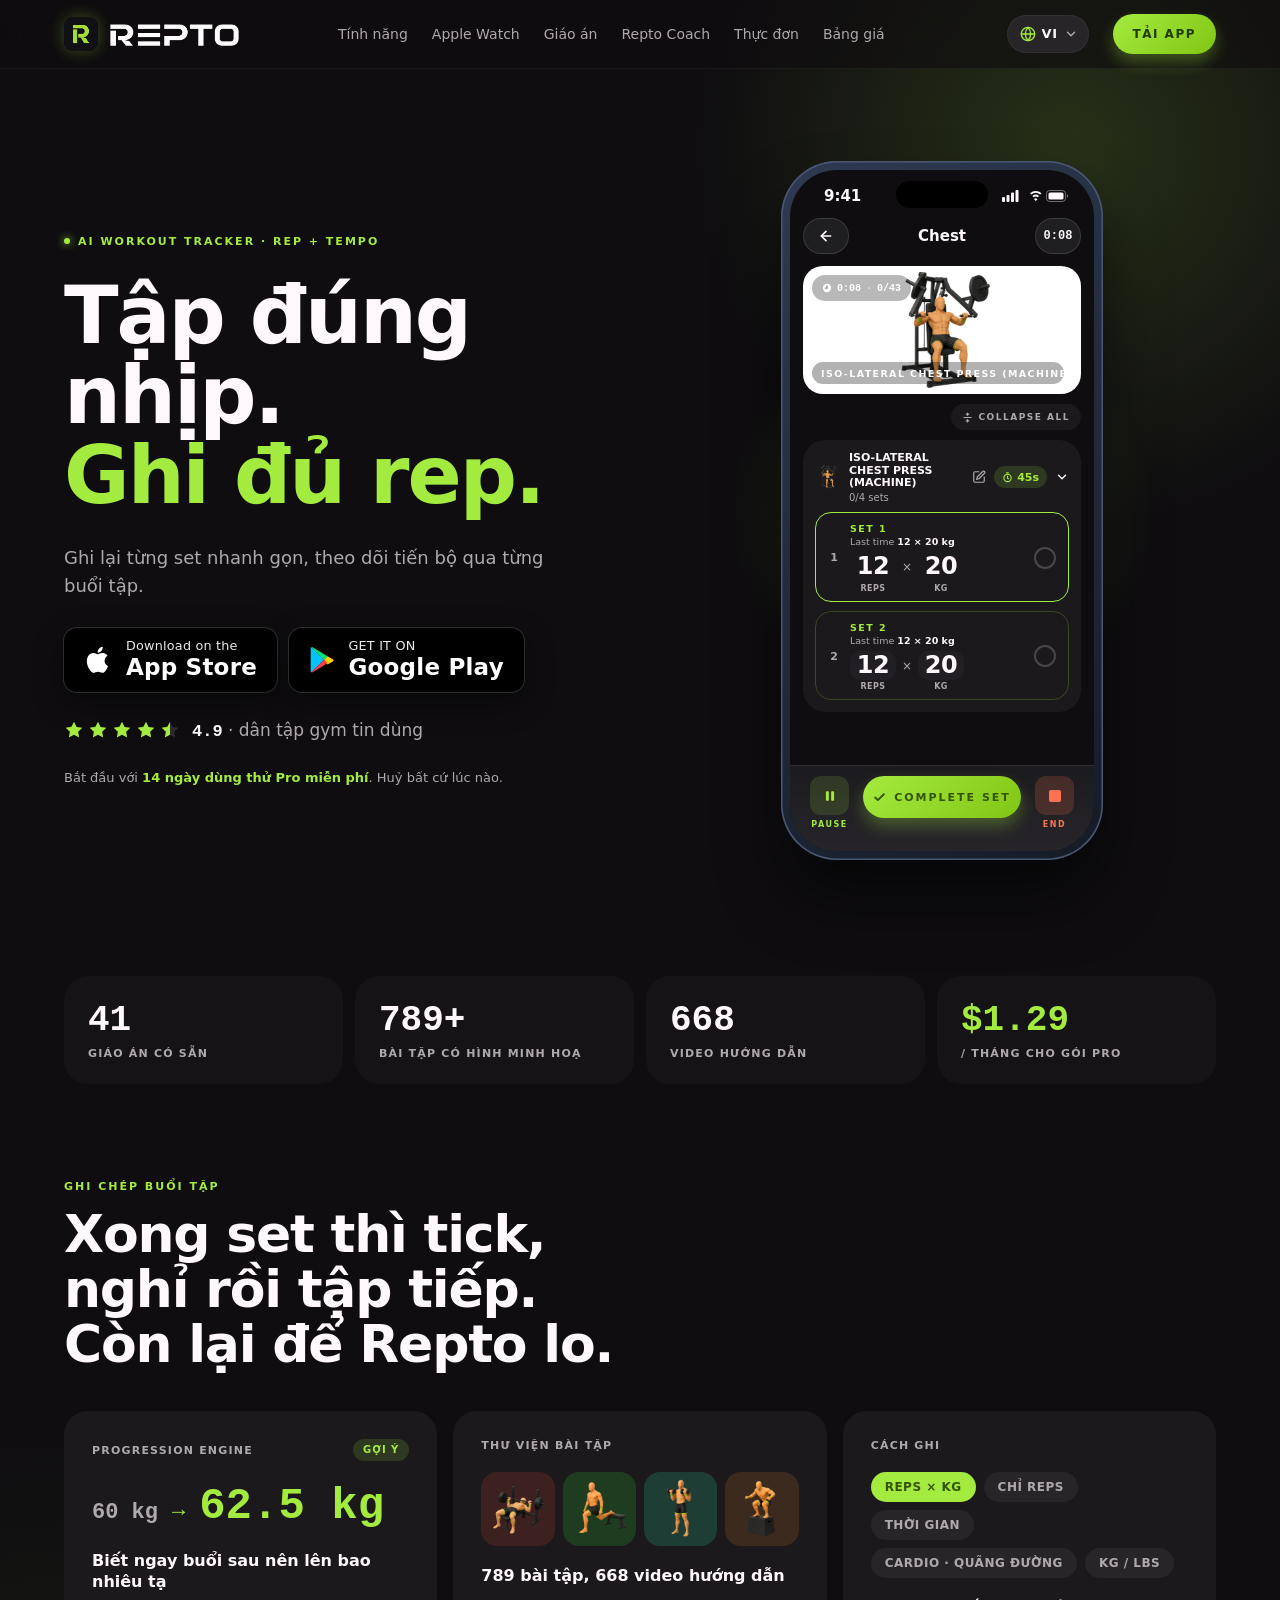
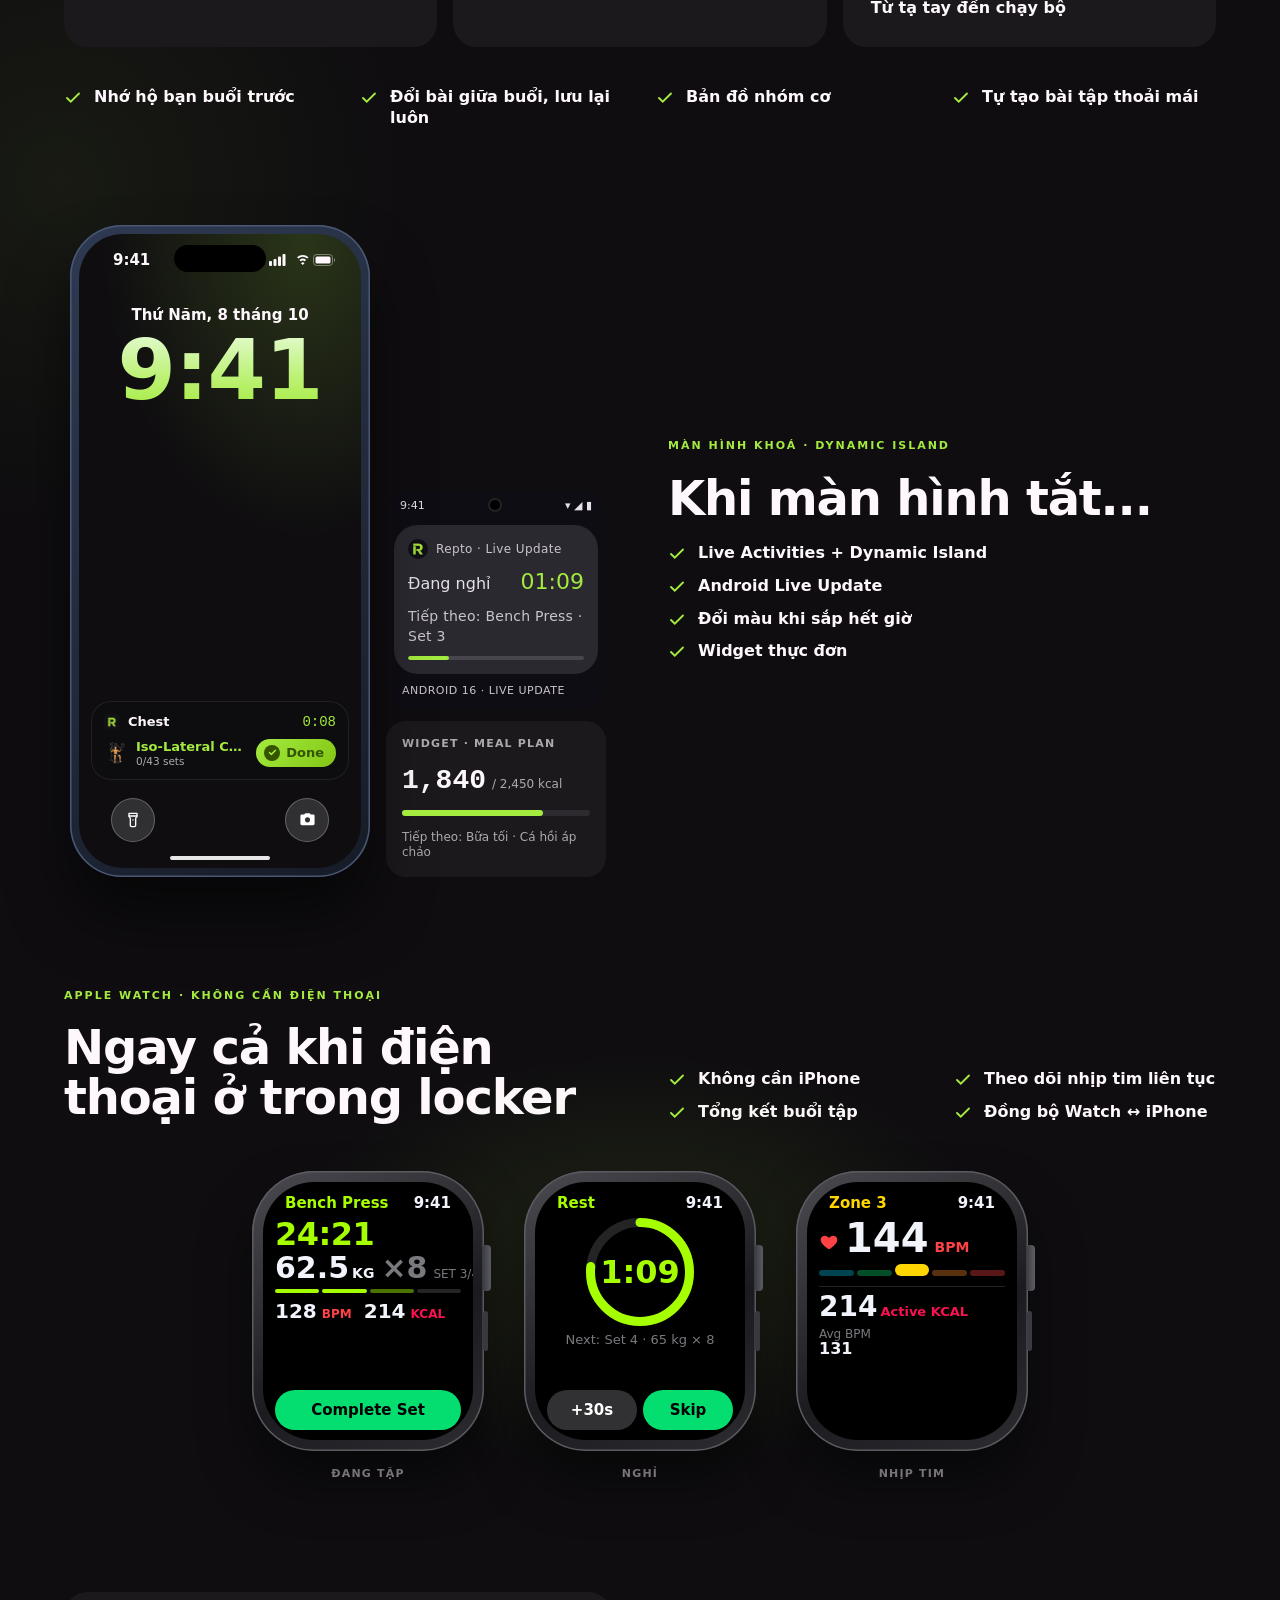
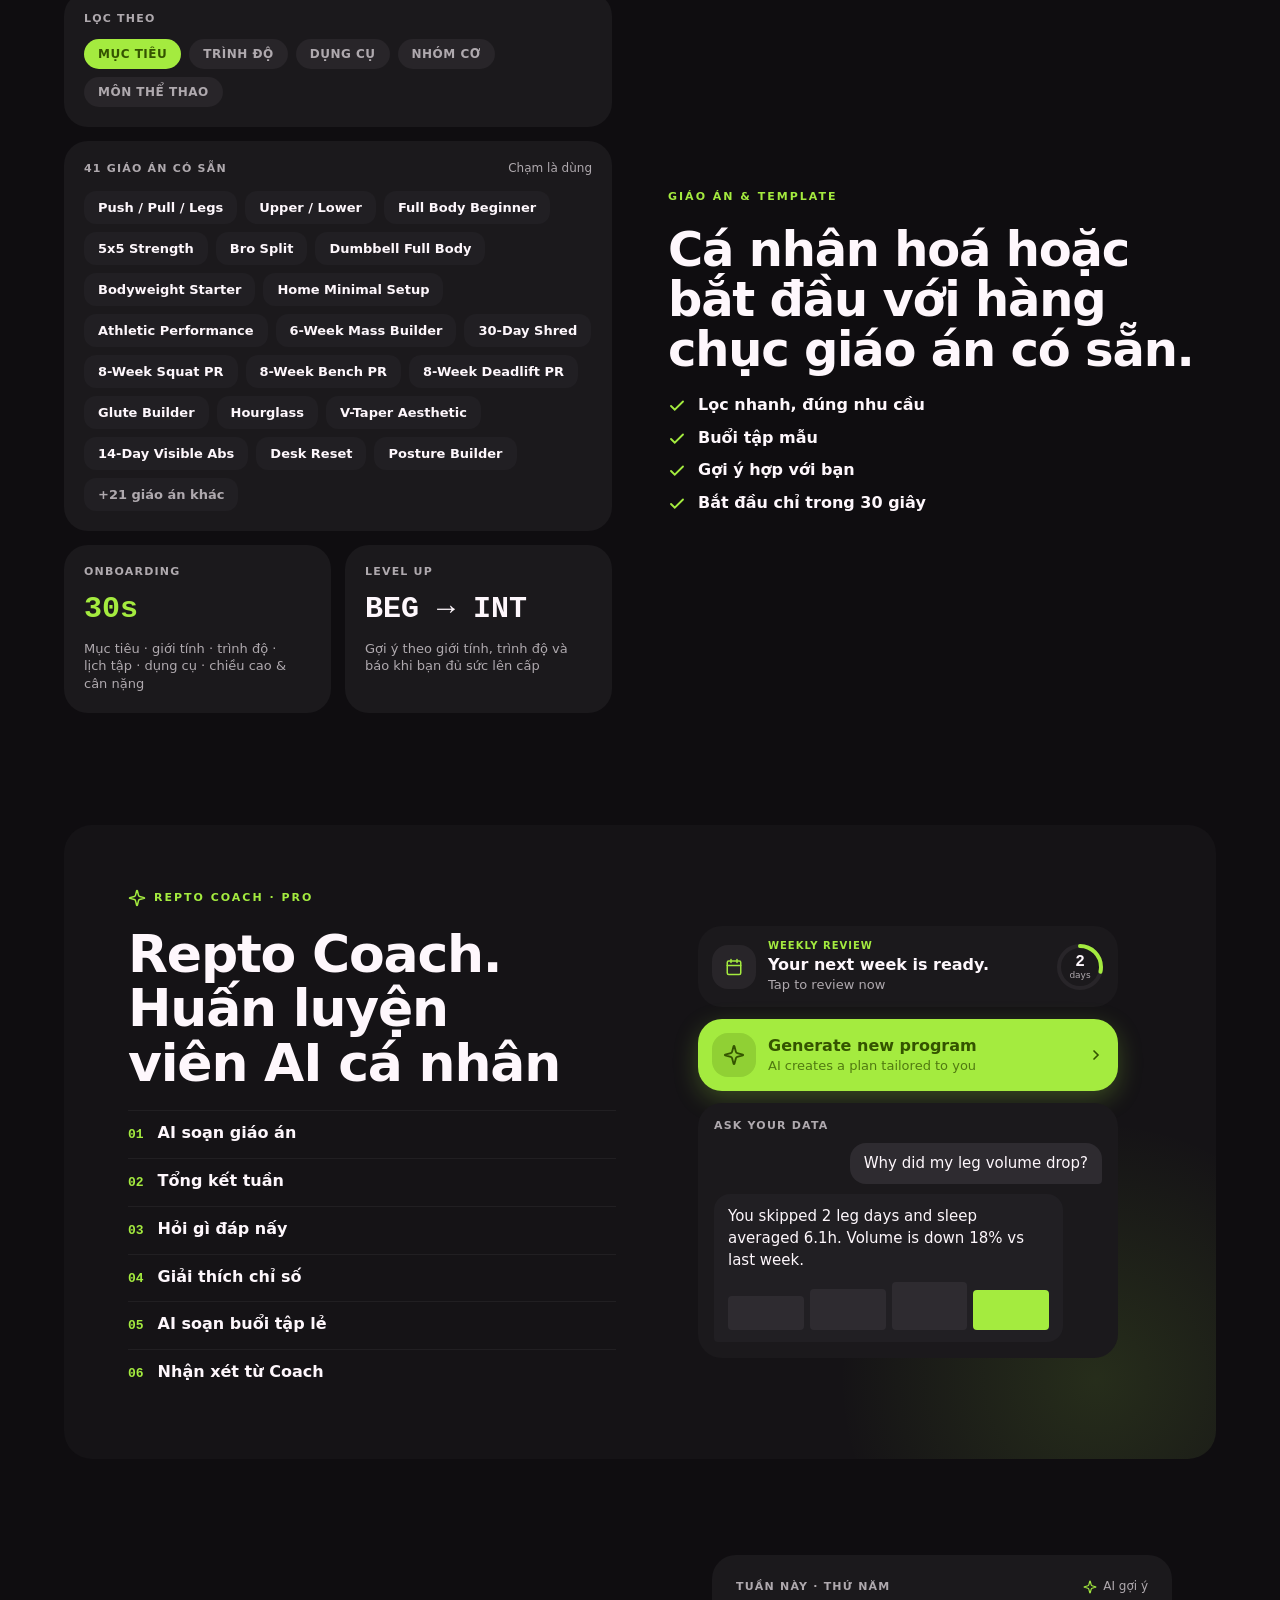
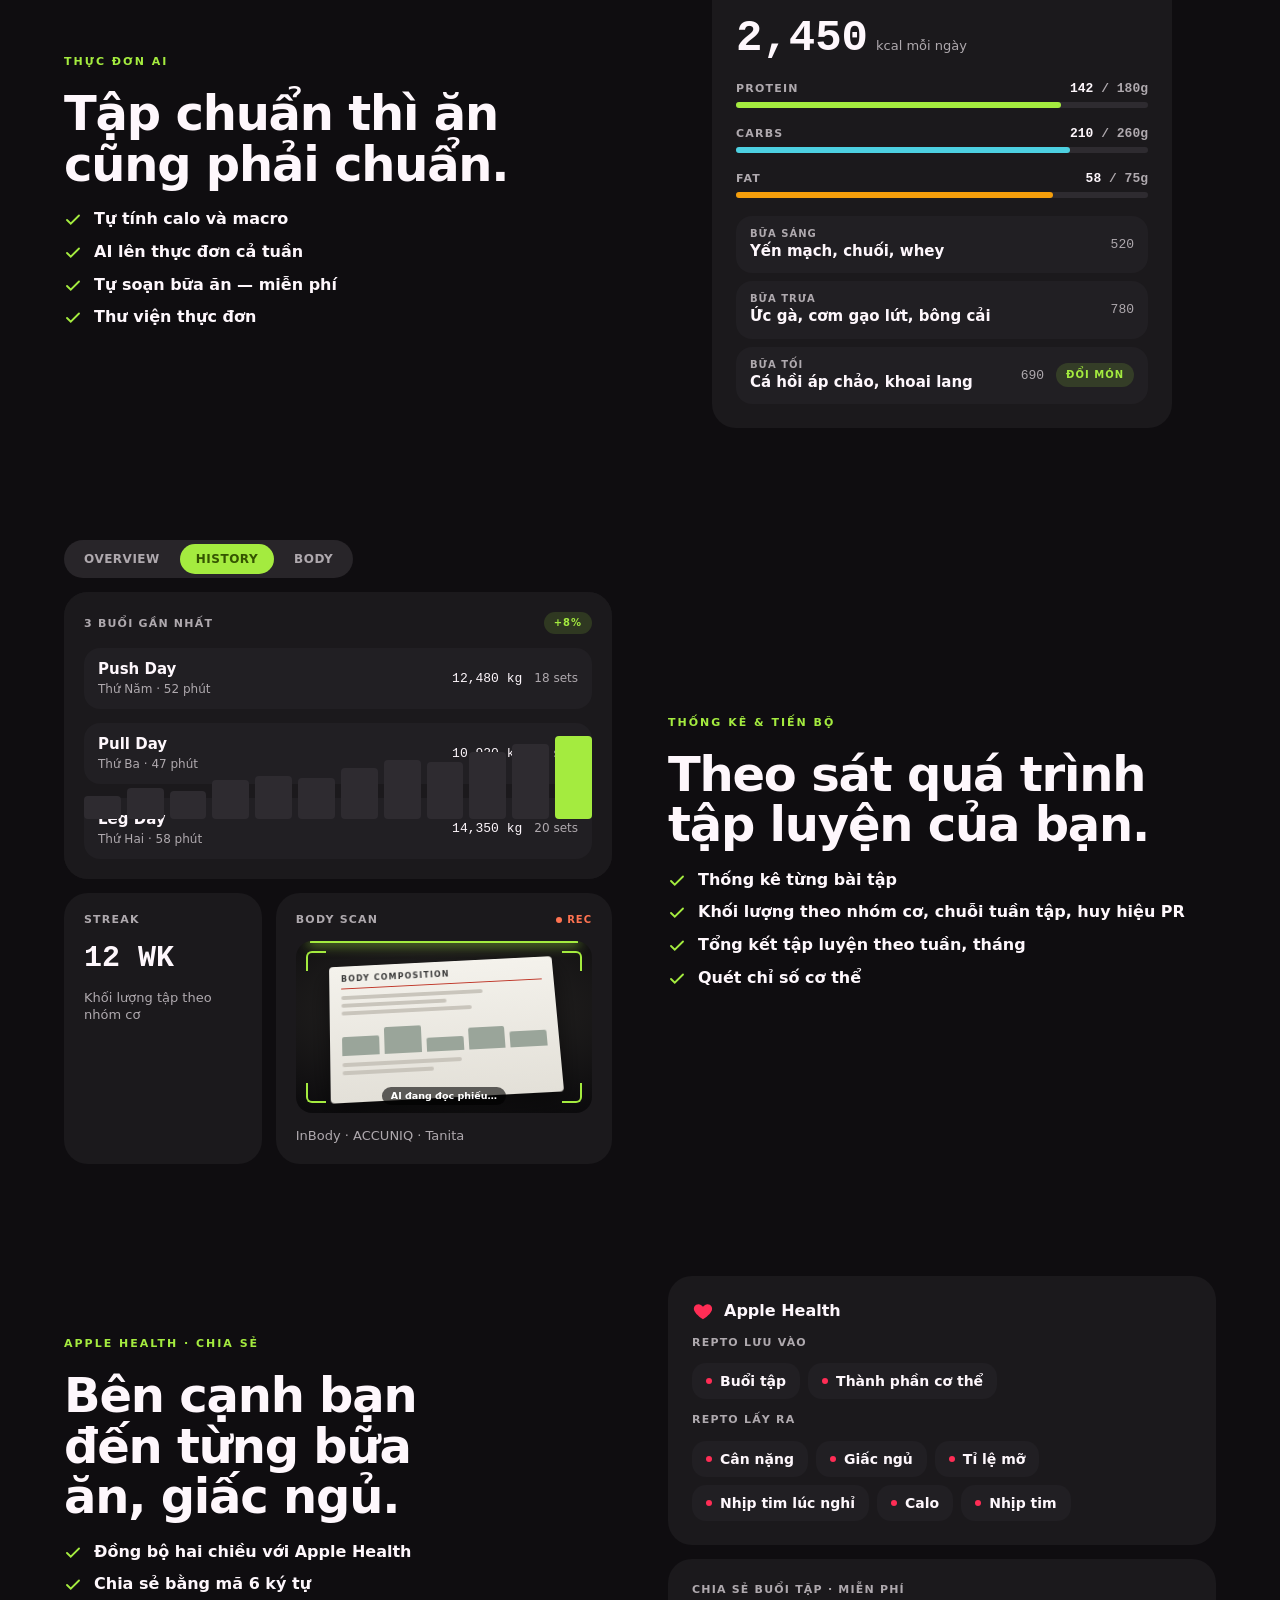
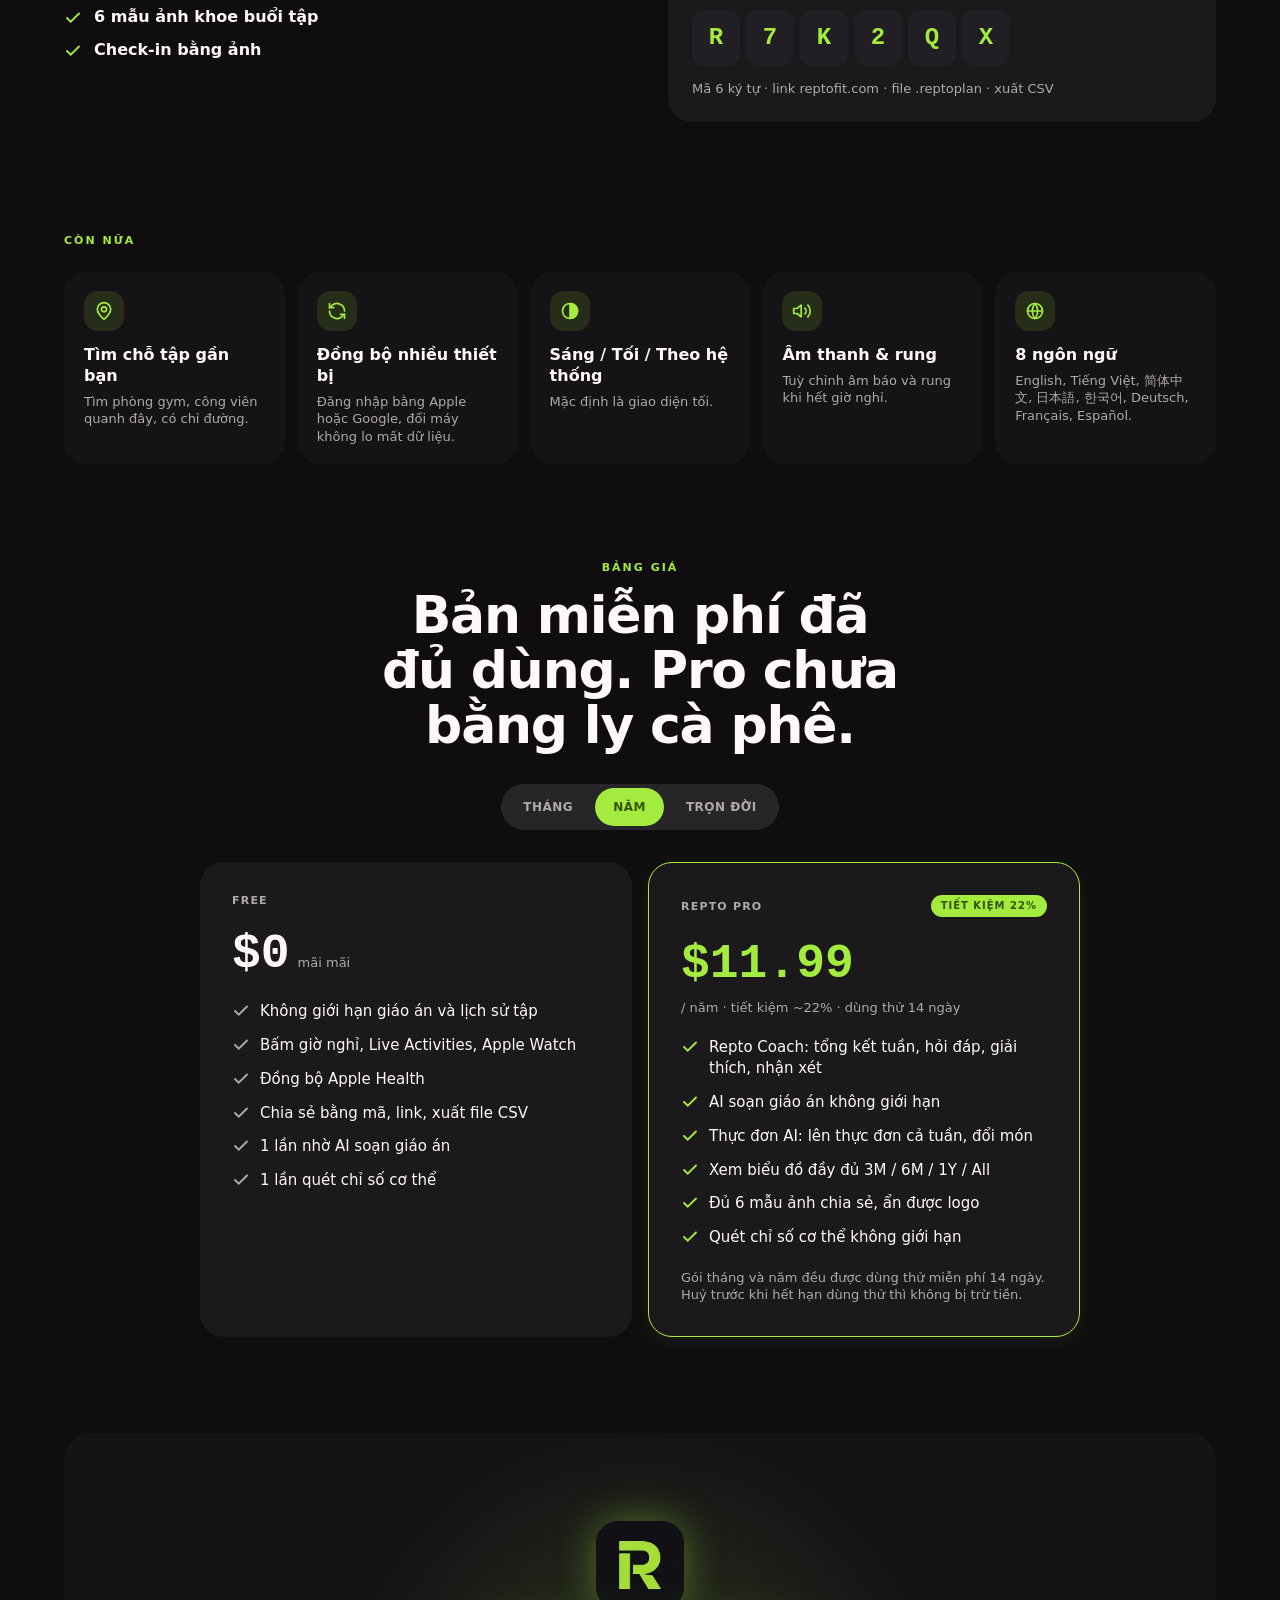
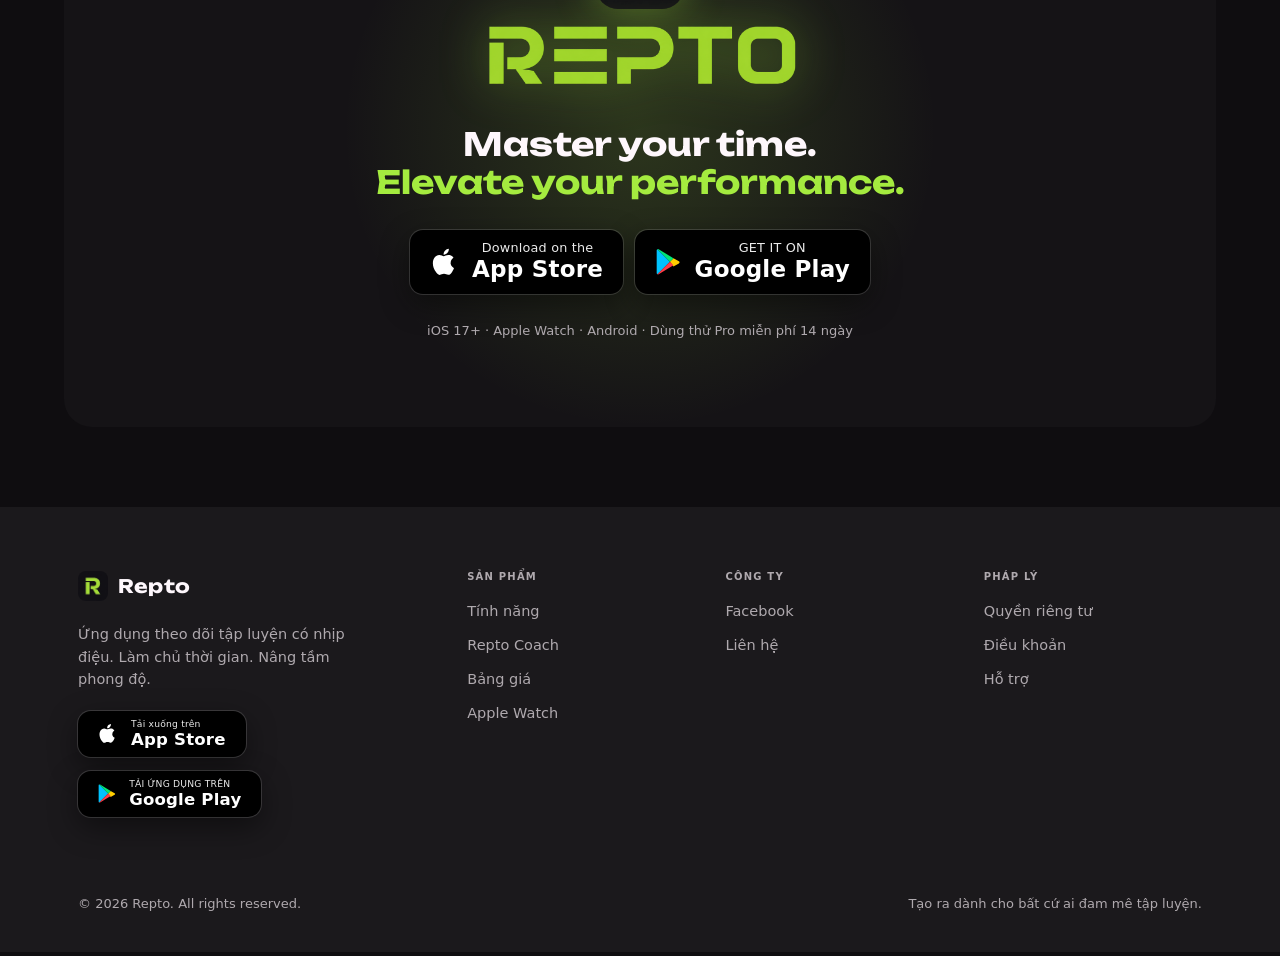
==== commit 69ae09d7: "feat(seo): canonical URLs, 404, llms.txt, AI crawlers, 14-day trial copy - Point canonical, hreflang" ====
--- a/vi/index.html
+++ b/vi/index.html
@@ -3,29 +3,33 @@
 <head>
 <meta charset="UTF-8" />
 <meta name="viewport" content="width=device-width, initial-scale=1.0" />
-<title>Repto — Tập đúng nhịp. Ghi đủ rep.</title>
-<meta name="description" content="App ghi chép tập gym có HLV AI, tự bấm giờ nghỉ, tập được trên Apple Watch và đồng bộ Apple Health." />
+<title>Repto — App tập gym có HLV AI, ghi chép buổi tập &amp; giáo án</title>
+<meta name="description" content="App ghi chép tập gym miễn phí có HLV AI: ghi set nhanh, giờ nghỉ trên màn hình khoá và Apple Watch, 789+ bài tập, 41 giáo án, thực đơn AI. Dùng thử Pro 14 ngày." />
 <link rel="icon" href="../assets/repto-logo.jpeg" />
 <link rel="stylesheet" href="../assets/colors_and_type.css" />
 <link rel="stylesheet" href="../assets/styles.css" />
 <link rel="stylesheet" href="../assets/lang.css" />
 <link rel="manifest" href="../manifest.json" />
-<link rel="canonical" href="https://reptofit.com/vi" />
+<link rel="canonical" href="https://reptofit.com/vi/" />
 <link rel="alternate" hreflang="en" href="https://reptofit.com/" />
-<link rel="alternate" hreflang="vi" href="https://reptofit.com/vi" />
+<link rel="alternate" hreflang="vi" href="https://reptofit.com/vi/" />
 <link rel="alternate" hreflang="x-default" href="https://reptofit.com/" />
 <meta property="og:type" content="website" />
-<meta property="og:url" content="https://reptofit.com/vi" />
-<meta property="og:title" content="Repto — Tập đúng nhịp. Ghi đủ rep." />
-<meta property="og:description" content="App ghi chép tập gym có HLV AI, tự bấm giờ nghỉ, tập được trên Apple Watch và đồng bộ Apple Health." />
-<meta property="og:image" content="https://reptofit.com/assets/repto-logo.jpeg" />
+<meta property="og:site_name" content="Repto" />
+<meta property="og:url" content="https://reptofit.com/vi/" />
+<meta property="og:title" content="Repto — App tập gym có HLV AI. Tập đúng nhịp, ghi đủ rep." />
+<meta property="og:description" content="Ghi set trong vài giây, giờ nghỉ trên màn hình khoá &amp; Apple Watch, 789+ bài tập, 41 giáo án, HLV AI &amp; thực đơn AI. Miễn phí, dùng thử Pro 14 ngày." />
+<meta property="og:image" content="https://reptofit.com/assets/og-home-vi.png" />
+<meta property="og:image:width" content="1200" />
+<meta property="og:image:height" content="630" />
+<meta property="og:image:alt" content="Repto — Tập đúng nhịp. Ghi đủ rep." />
 <meta property="og:locale" content="vi_VN" />
 <meta property="og:locale:alternate" content="en_US" />
 <meta name="apple-itunes-app" content="app-id=6761402067" />
 <meta name="twitter:card" content="summary_large_image" />
-<meta name="twitter:title" content="Repto — Tập đúng nhịp. Ghi đủ rep." />
-<meta name="twitter:description" content="App ghi chép tập gym có HLV AI, tự bấm giờ nghỉ, tập được trên Apple Watch và đồng bộ Apple Health." />
-<meta name="twitter:image" content="https://reptofit.com/assets/repto-logo.jpeg" />
+<meta name="twitter:title" content="Repto — App tập gym có HLV AI. Tập đúng nhịp, ghi đủ rep." />
+<meta name="twitter:description" content="Ghi set trong vài giây, giờ nghỉ trên màn hình khoá &amp; Apple Watch, 789+ bài tập, 41 giáo án, HLV AI &amp; thực đơn AI. Miễn phí, dùng thử Pro 14 ngày." />
+<meta name="twitter:image" content="https://reptofit.com/assets/og-home-vi.png" />
 <script type="application/ld+json">
 {
   "@context": "https://schema.org",
@@ -36,7 +40,38 @@
       "name": "Repto",
       "url": "https://reptofit.com/",
       "email": "support@reptofit.com",
-      "sameAs": ["https://www.facebook.com/reptoapp/"]
+      "sameAs": [
+        "https://www.facebook.com/reptoapp/"
+      ],
+      "logo": "https://reptofit.com/assets/repto-logo.png"
+    },
+    {
+      "@type": "WebSite",
+      "@id": "https://reptofit.com/#website",
+      "url": "https://reptofit.com/",
+      "name": "Repto",
+      "inLanguage": [
+        "en",
+        "vi"
+      ],
+      "publisher": {
+        "@id": "https://reptofit.com/#org"
+      }
+    },
+    {
+      "@type": "WebPage",
+      "@id": "https://reptofit.com/vi/#webpage",
+      "url": "https://reptofit.com/vi/",
+      "name": "Repto — App tập gym có HLV AI, ghi chép buổi tập & giáo án",
+      "description": "App ghi chép tập gym miễn phí có HLV AI: ghi set nhanh, giờ nghỉ trên màn hình khoá và Apple Watch, 789+ bài tập, 41 giáo án, thực đơn AI. Dùng thử Pro 14 ngày.",
+      "inLanguage": "vi",
+      "isPartOf": {
+        "@id": "https://reptofit.com/#website"
+      },
+      "about": {
+        "@id": "https://reptofit.com/#app-ios"
+      },
+      "primaryImageOfPage": "https://reptofit.com/assets/og-home-vi.png"
     },
     {
       "@type": "SoftwareApplication",
@@ -44,22 +79,70 @@
       "name": "Repto — Ứng dụng theo dõi tập luyện",
       "operatingSystem": "iOS",
       "applicationCategory": "HealthApplication",
-      "url": "https://reptofit.com/vi",
+      "url": "https://reptofit.com/vi/",
       "downloadUrl": "https://apps.apple.com/app/repto-workout-tracker/id6761402067",
       "description": "Ứng dụng theo dõi tập luyện với AI coach tích hợp, hẹn giờ thời gian thực, cùng Apple Watch + Apple Health.",
-      "offers": {
-        "@type": "Offer",
-        "price": "0",
-        "priceCurrency": "USD"
+      "offers": [
+        {
+          "@type": "Offer",
+          "name": "Free",
+          "price": "0",
+          "priceCurrency": "USD"
+        },
+        {
+          "@type": "Offer",
+          "name": "Repto Pro — Monthly (14-day free trial)",
+          "price": "1.29",
+          "priceCurrency": "USD"
+        },
+        {
+          "@type": "Offer",
+          "name": "Repto Pro — Yearly (14-day free trial)",
+          "price": "11.99",
+          "priceCurrency": "USD"
+        },
+        {
+          "@type": "Offer",
+          "name": "Repto Pro — Lifetime",
+          "price": "29.99",
+          "priceCurrency": "USD"
+        }
+      ],
+      "publisher": {
+        "@id": "https://reptofit.com/#org"
       },
-      "publisher": { "@id": "https://reptofit.com/#org" },
       "aggregateRating": {
         "@type": "AggregateRating",
         "ratingValue": "4.9",
         "ratingCount": "30",
         "bestRating": "5",
         "worstRating": "1"
-      }
+      },
+      "applicationSubCategory": "Workout tracker",
+      "image": "https://reptofit.com/assets/repto-logo.png",
+      "inLanguage": [
+        "en",
+        "vi",
+        "zh-Hans",
+        "ja",
+        "ko",
+        "de",
+        "fr",
+        "es"
+      ],
+      "featureList": [
+        "Ghi set nhanh, gợi ý mức tạ cho buổi sau",
+        "789+ bài tập có minh hoạ, 668 video hướng dẫn",
+        "41 giáo án có sẵn và giáo án tự tạo",
+        "Đồng hồ nghỉ trên màn hình khoá, Dynamic Island, Android Live Update",
+        "App Apple Watch độc lập, đo nhịp tim trực tiếp",
+        "HLV AI: soạn giáo án, tổng kết tuần, hỏi đáp dữ liệu",
+        "Thực đơn AI với calo và macro",
+        "Quét chỉ số cơ thể (InBody, ACCUNIQ, Tanita)",
+        "Đồng bộ hai chiều Apple Health",
+        "Chia sẻ buổi tập bằng mã 6 ký tự, xuất CSV",
+        "8 ngôn ngữ"
+      ]
     },
     {
       "@type": "SoftwareApplication",
@@ -67,15 +150,63 @@
       "name": "Repto — Ứng dụng theo dõi tập luyện",
       "operatingSystem": "Android",
       "applicationCategory": "HealthApplication",
-      "url": "https://reptofit.com/vi",
+      "url": "https://reptofit.com/vi/",
       "downloadUrl": "https://play.google.com/store/apps/details?id=app.repto.android&pcampaignid=web_share",
       "description": "Ứng dụng theo dõi tập luyện với AI coach tích hợp, hẹn giờ thời gian thực, cùng Apple Watch + Apple Health.",
-      "offers": {
-        "@type": "Offer",
-        "price": "0",
-        "priceCurrency": "USD"
+      "offers": [
+        {
+          "@type": "Offer",
+          "name": "Free",
+          "price": "0",
+          "priceCurrency": "USD"
+        },
+        {
+          "@type": "Offer",
+          "name": "Repto Pro — Monthly (14-day free trial)",
+          "price": "1.29",
+          "priceCurrency": "USD"
+        },
+        {
+          "@type": "Offer",
+          "name": "Repto Pro — Yearly (14-day free trial)",
+          "price": "11.99",
+          "priceCurrency": "USD"
+        },
+        {
+          "@type": "Offer",
+          "name": "Repto Pro — Lifetime",
+          "price": "29.99",
+          "priceCurrency": "USD"
+        }
+      ],
+      "publisher": {
+        "@id": "https://reptofit.com/#org"
       },
-      "publisher": { "@id": "https://reptofit.com/#org" }
+      "applicationSubCategory": "Workout tracker",
+      "image": "https://reptofit.com/assets/repto-logo.png",
+      "inLanguage": [
+        "en",
+        "vi",
+        "zh-Hans",
+        "ja",
+        "ko",
+        "de",
+        "fr",
+        "es"
+      ],
+      "featureList": [
+        "Ghi set nhanh, gợi ý mức tạ cho buổi sau",
+        "789+ bài tập có minh hoạ, 668 video hướng dẫn",
+        "41 giáo án có sẵn và giáo án tự tạo",
+        "Đồng hồ nghỉ trên màn hình khoá, Dynamic Island, Android Live Update",
+        "App Apple Watch độc lập, đo nhịp tim trực tiếp",
+        "HLV AI: soạn giáo án, tổng kết tuần, hỏi đáp dữ liệu",
+        "Thực đơn AI với calo và macro",
+        "Quét chỉ số cơ thể (InBody, ACCUNIQ, Tanita)",
+        "Đồng bộ hai chiều Apple Health",
+        "Chia sẻ buổi tập bằng mã 6 ký tự, xuất CSV",
+        "8 ngôn ngữ"
+      ]
     }
   ]
 }
@@ -150,6 +281,7 @@
       </a>
     </div>
     <div class="hero__rating"><span class="stars" data-stars="4.9"></span><span><b>4.9</b> · dân tập gym tin dùng</span></div>
+    <span class="t-cap">Bắt đầu với <b class="lime">14 ngày dùng thử Pro miễn phí</b>. Huỷ bất cứ lúc nào.</span>
   </div>
 
   <div class="hero__device" aria-hidden="true">
@@ -569,7 +701,7 @@
   </div>
   <div class="seg" role="tablist" data-periods>
     <button type="button" data-period="month" data-price="$1.29" data-unit="/ tháng · dùng thử 14 ngày" data-badge="DÙNG THỬ 14 NGÀY">THÁNG</button>
-    <button type="button" class="on" data-period="year" data-price="$11.99" data-unit="/ năm · tiết kiệm ~22%" data-badge="TIẾT KIỆM 22%">NĂM</button>
+    <button type="button" class="on" data-period="year" data-price="$11.99" data-unit="/ năm · tiết kiệm ~22% · dùng thử 14 ngày" data-badge="TIẾT KIỆM 22%">NĂM</button>
     <button type="button" data-period="life" data-price="$29.99" data-unit="trả một lần, dùng trọn đời" data-badge="TRỌN ĐỜI">TRỌN ĐỜI</button>
   </div>
   <div class="plans">
@@ -587,7 +719,7 @@
     </div>
     <div class="card plan plan--pro">
       <div class="row"><span class="ovl lime">REPTO PRO</span><span class="pill pill--solid" data-pro-badge>TIẾT KIỆM 22%</span></div>
-      <div class="plan__price"><b class="lime" data-pro-price>$11.99</b><span class="t-cap" data-pro-unit>/ năm · tiết kiệm ~22%</span></div>
+      <div class="plan__price"><b class="lime" data-pro-price>$11.99</b><span class="t-cap" data-pro-unit>/ năm · tiết kiệm ~22% · dùng thử 14 ngày</span></div>
       <ul class="plan__list">
         <li><svg width="18" height="18" fill="none" stroke="var(--lime)" stroke-width="2.5" stroke-linecap="round"><use href="#i-check"/></svg>Repto Coach: tổng kết tuần, hỏi đáp, giải thích, nhận xét</li>
         <li><svg width="18" height="18" fill="none" stroke="var(--lime)" stroke-width="2.5" stroke-linecap="round"><use href="#i-check"/></svg>AI soạn giáo án không giới hạn</li>
@@ -596,6 +728,7 @@
         <li><svg width="18" height="18" fill="none" stroke="var(--lime)" stroke-width="2.5" stroke-linecap="round"><use href="#i-check"/></svg>Đủ 6 mẫu ảnh chia sẻ, ẩn được logo</li>
         <li><svg width="18" height="18" fill="none" stroke="var(--lime)" stroke-width="2.5" stroke-linecap="round"><use href="#i-check"/></svg>Quét chỉ số cơ thể không giới hạn</li>
       </ul>
+      <span class="t-cap">Gói tháng và năm đều được dùng thử miễn phí 14 ngày. Huỷ trước khi hết hạn dùng thử thì không bị trừ tiền.</span>
     </div>
   </div>
 </section>
@@ -657,9 +790,6 @@
       <div class="footer__col">
         <div class="footer__col-title">Công ty</div>
         <ul class="footer__links">
-          <li><a href="#download">Giới thiệu</a></li>
-          <li><a href="#download">Blog</a></li>
-          <li><a href="#download">Tuyển dụng</a></li>
           <li><a href="https://www.facebook.com/reptoapp/" target="_blank" rel="noopener">Facebook</a></li>
           <li><a href="mailto:support@reptofit.com">Liên hệ</a></li>
         </ul>
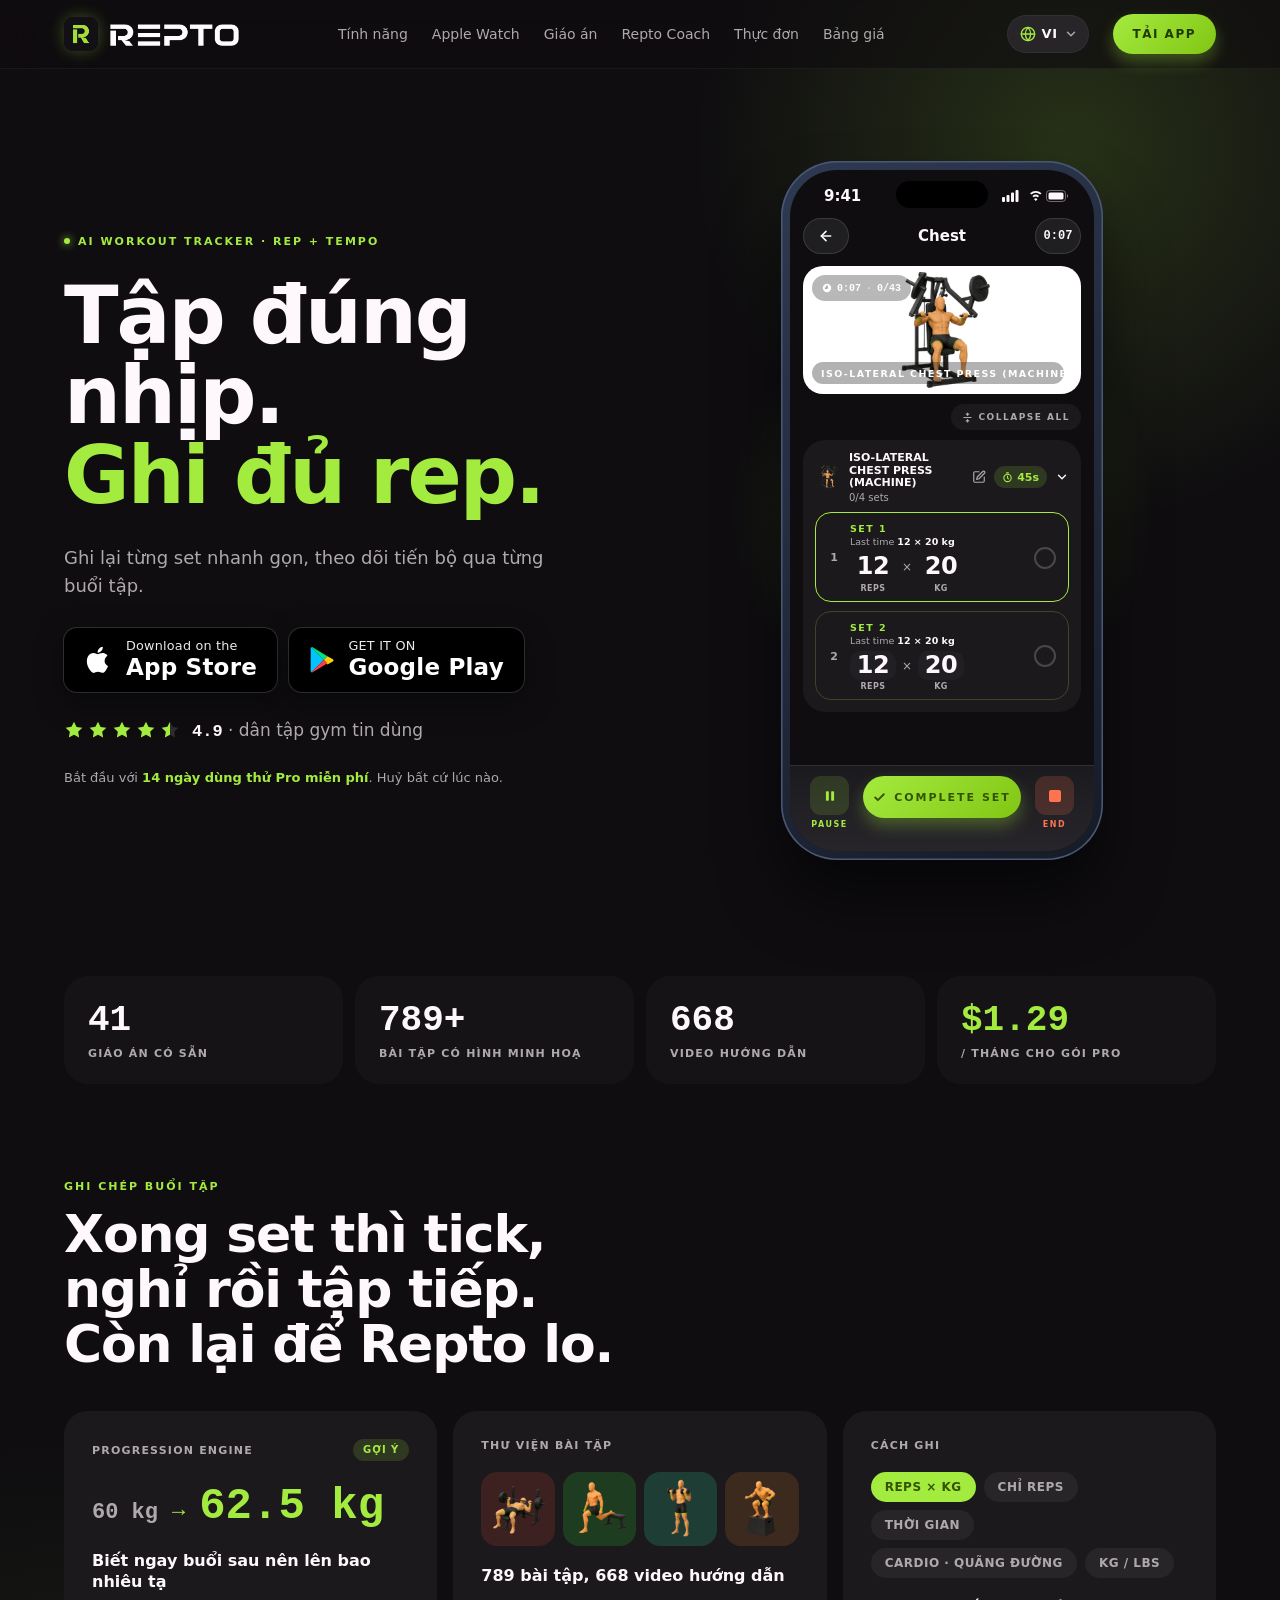
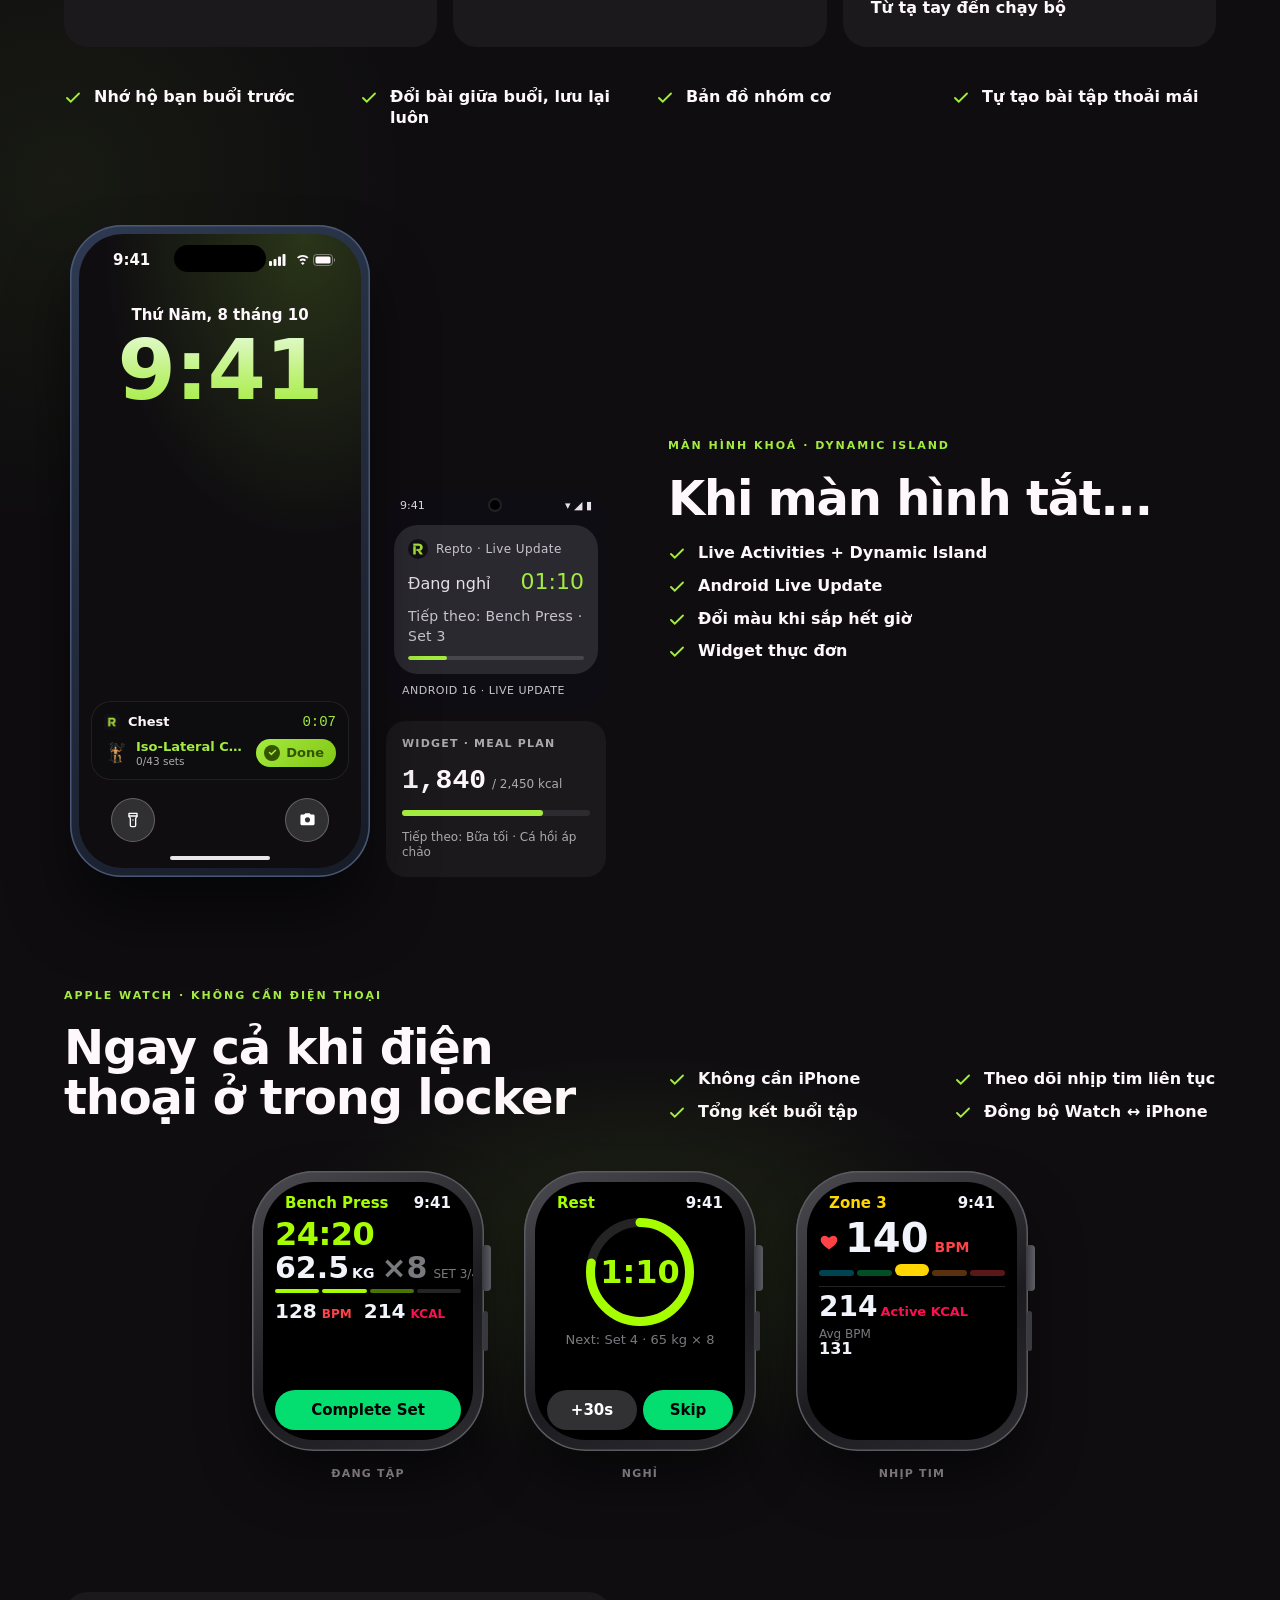
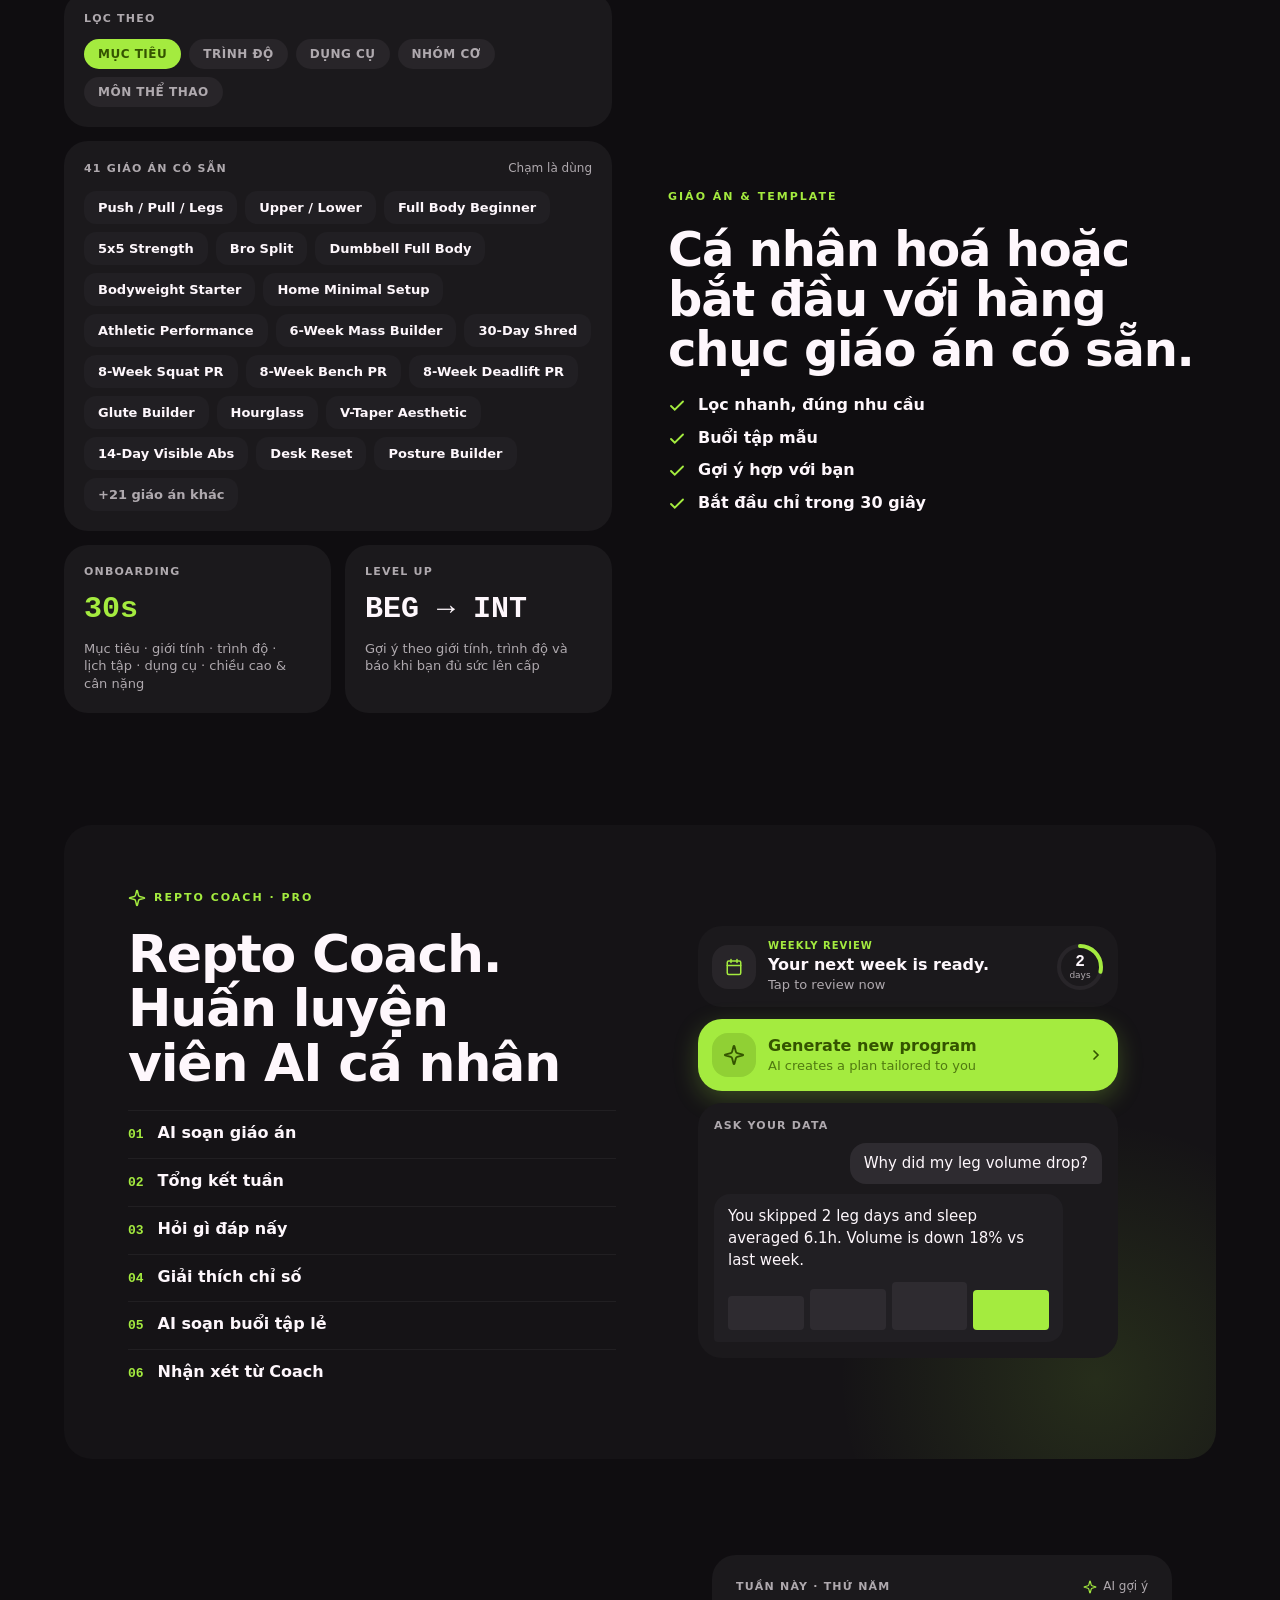
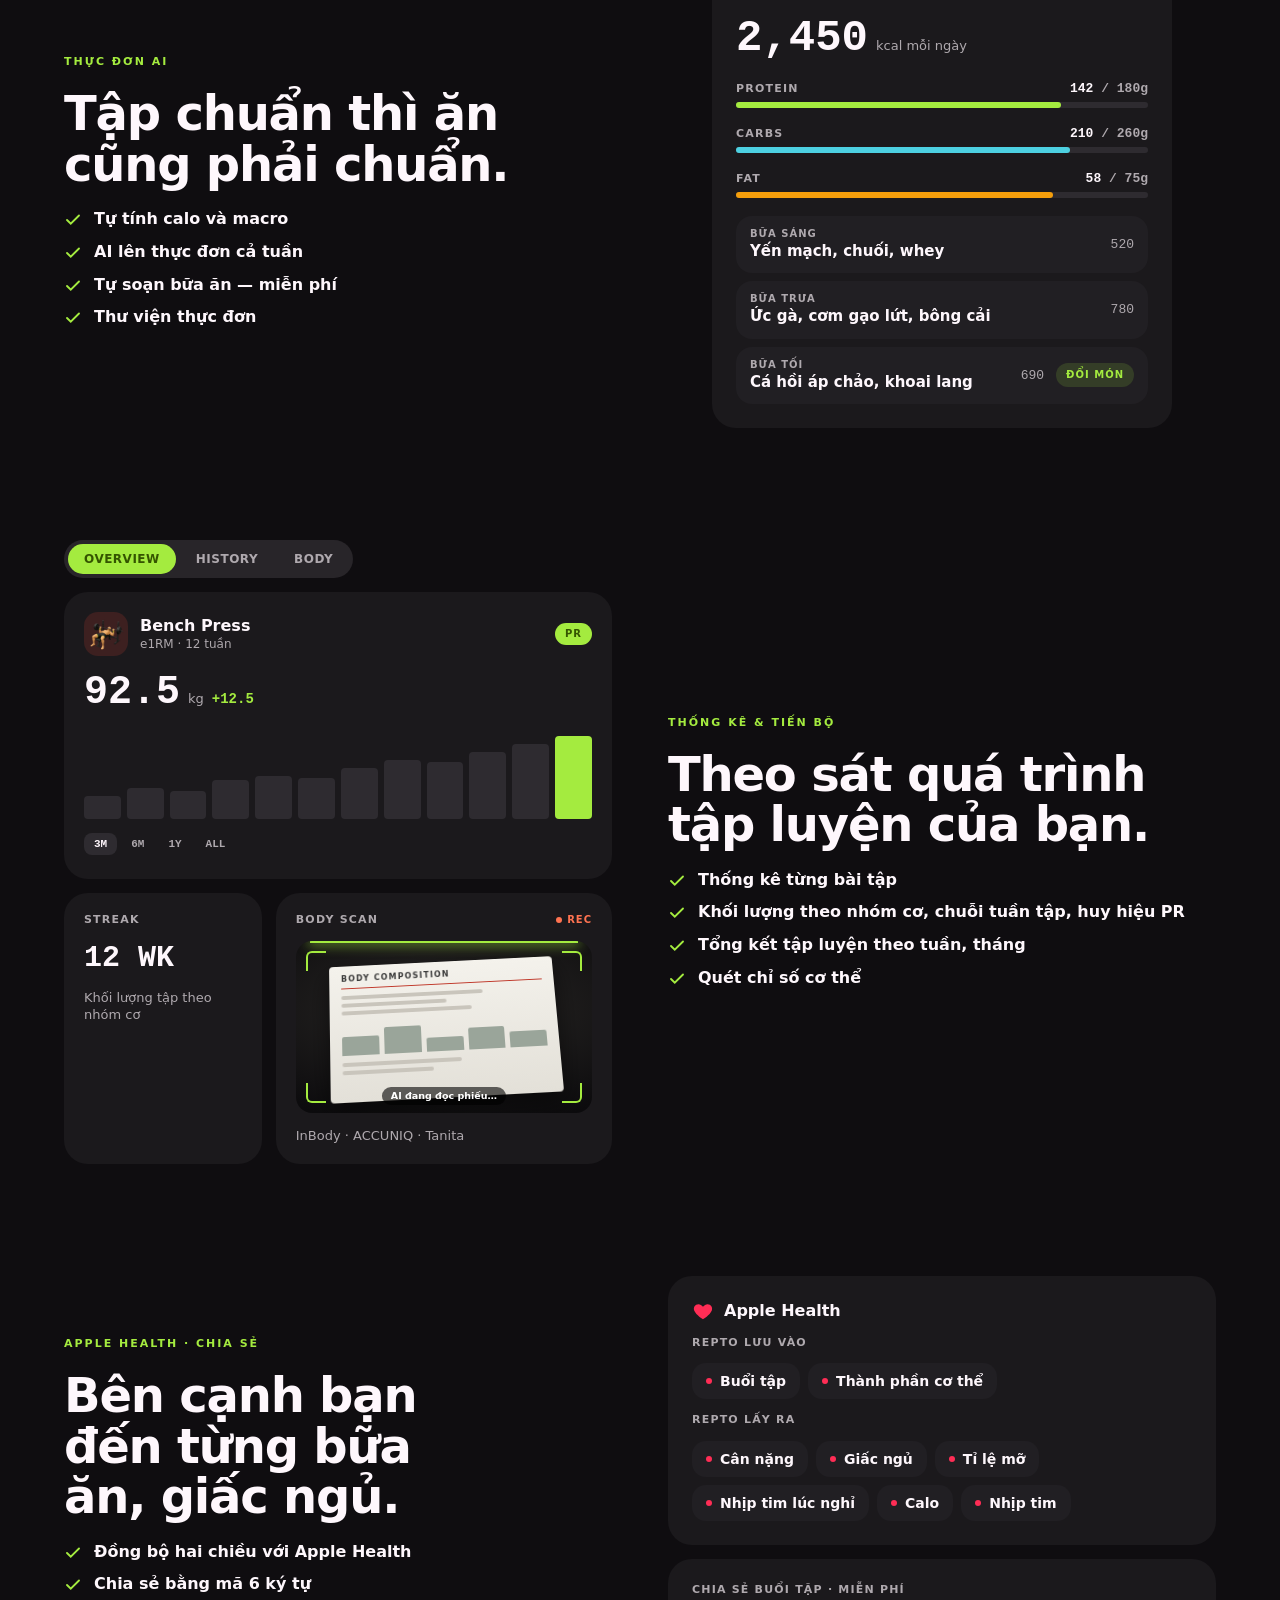
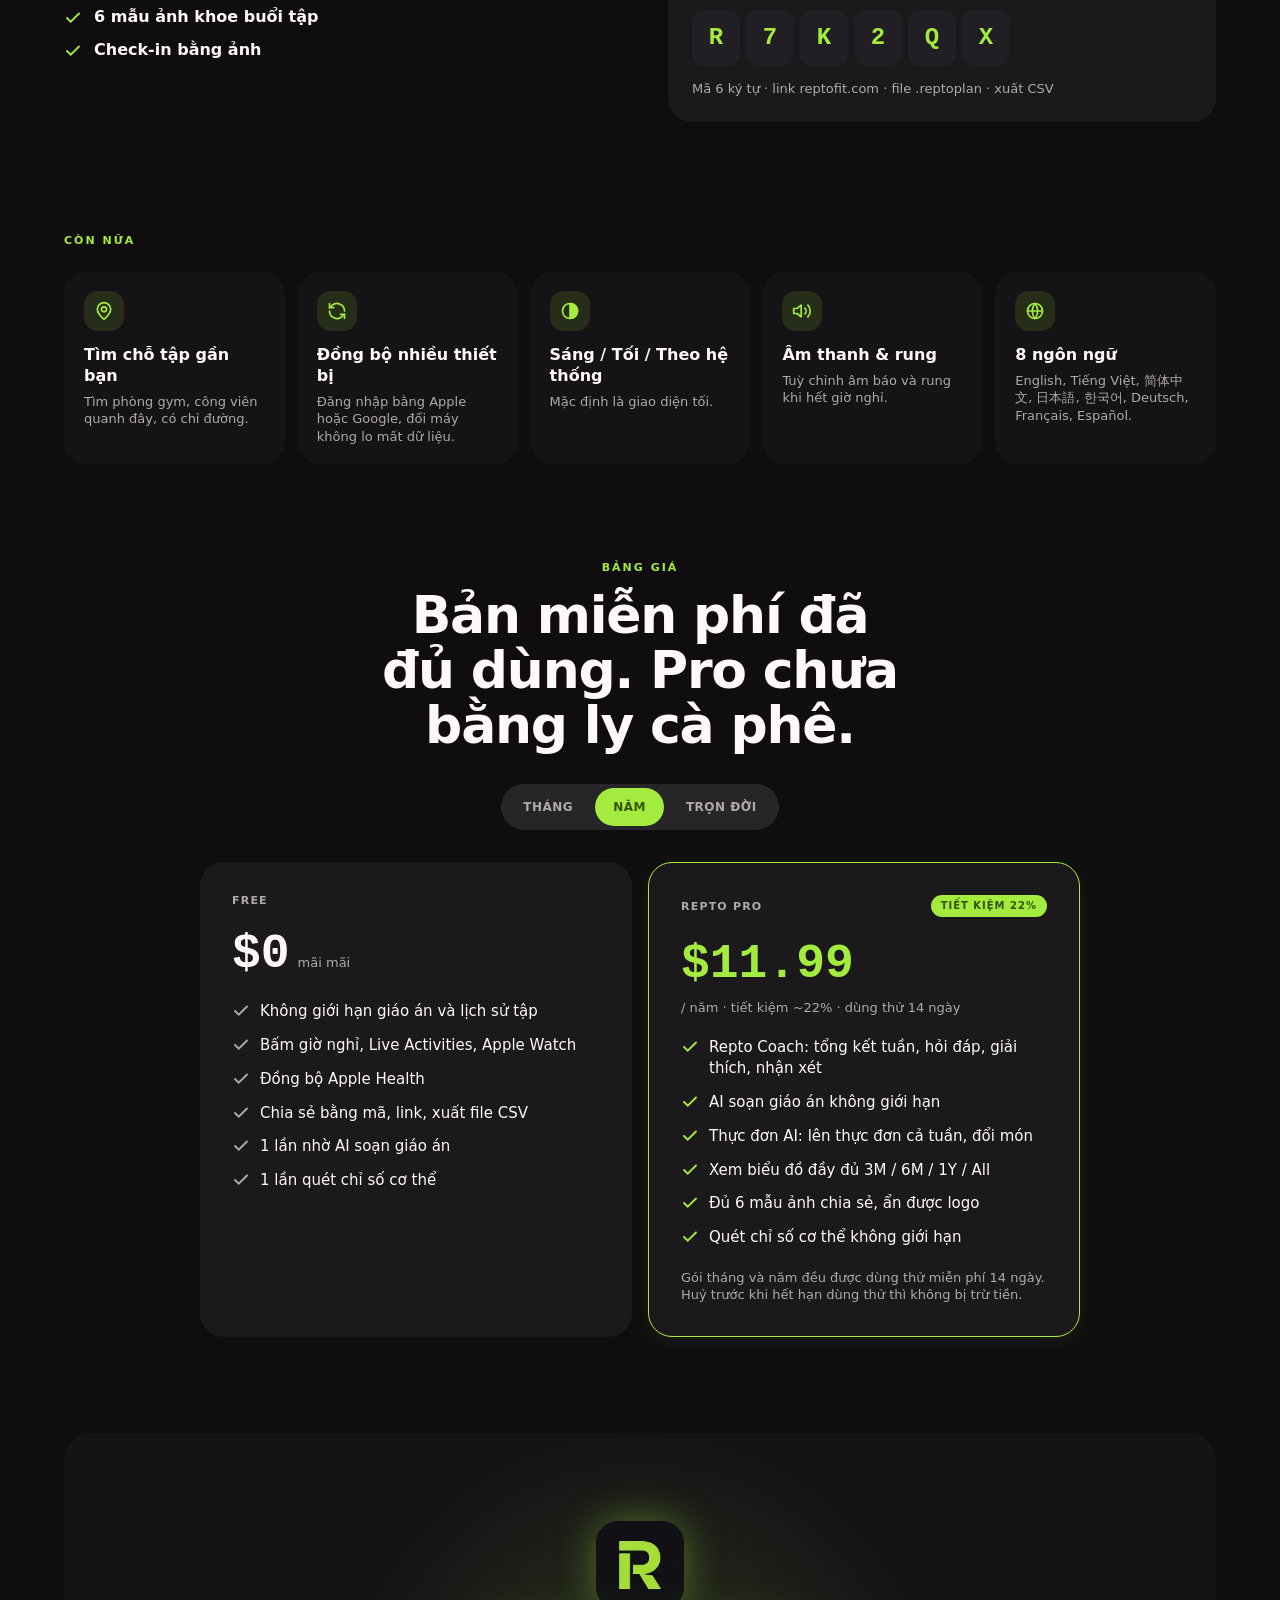
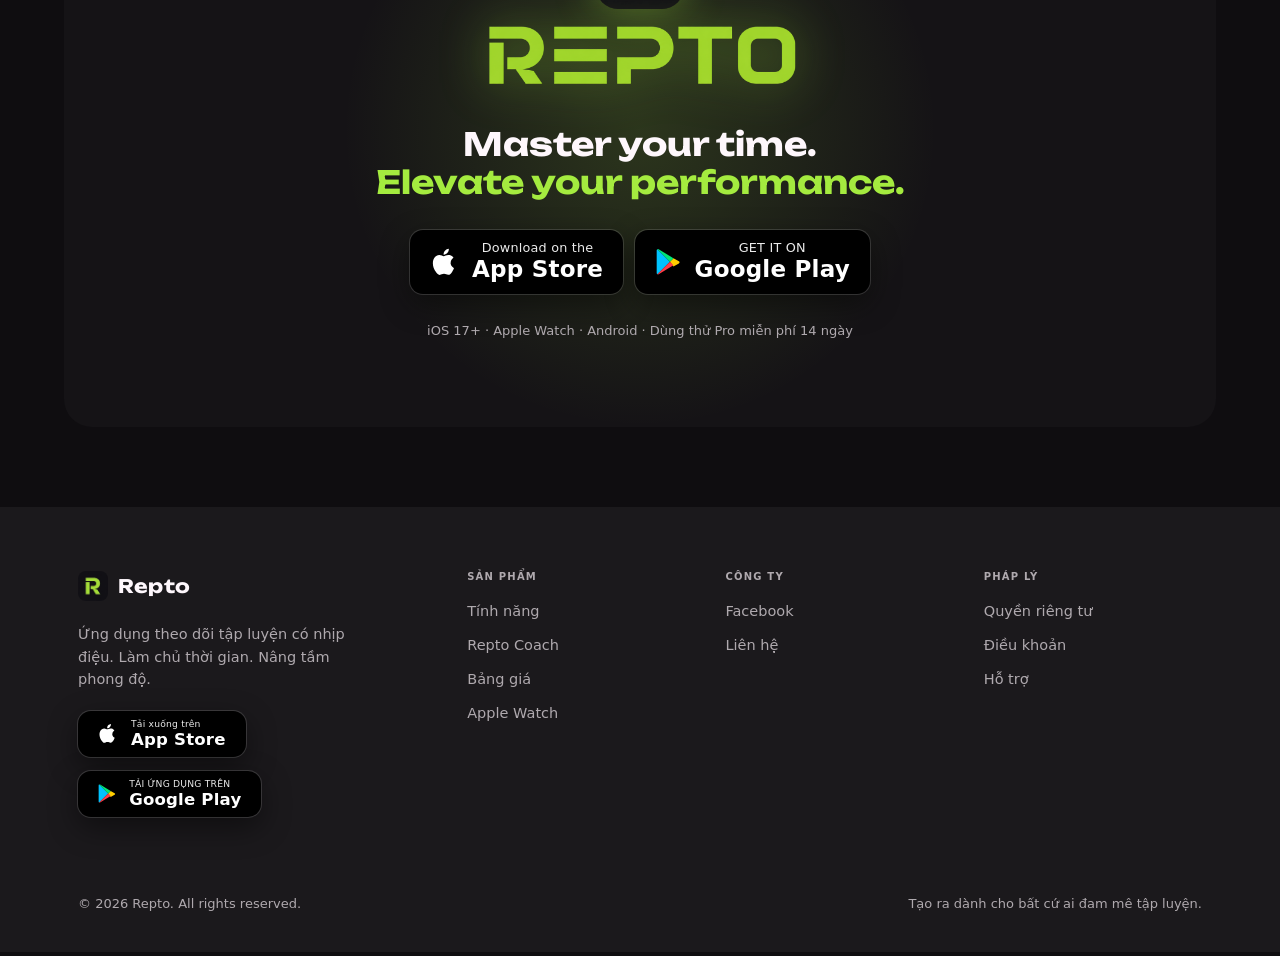
==== commit 3e2208e4: "feat: tag store buttons from the campaign-link cookie; stop opening the app for /go links" ====
--- a/vi/index.html
+++ b/vi/index.html
@@ -812,5 +812,6 @@
 
 <script src="../assets/app.js" defer></script>
 <script src="../assets/lang.js" defer></script>
+<script src="../assets/attribution.js" defer></script>
 </body>
 </html>
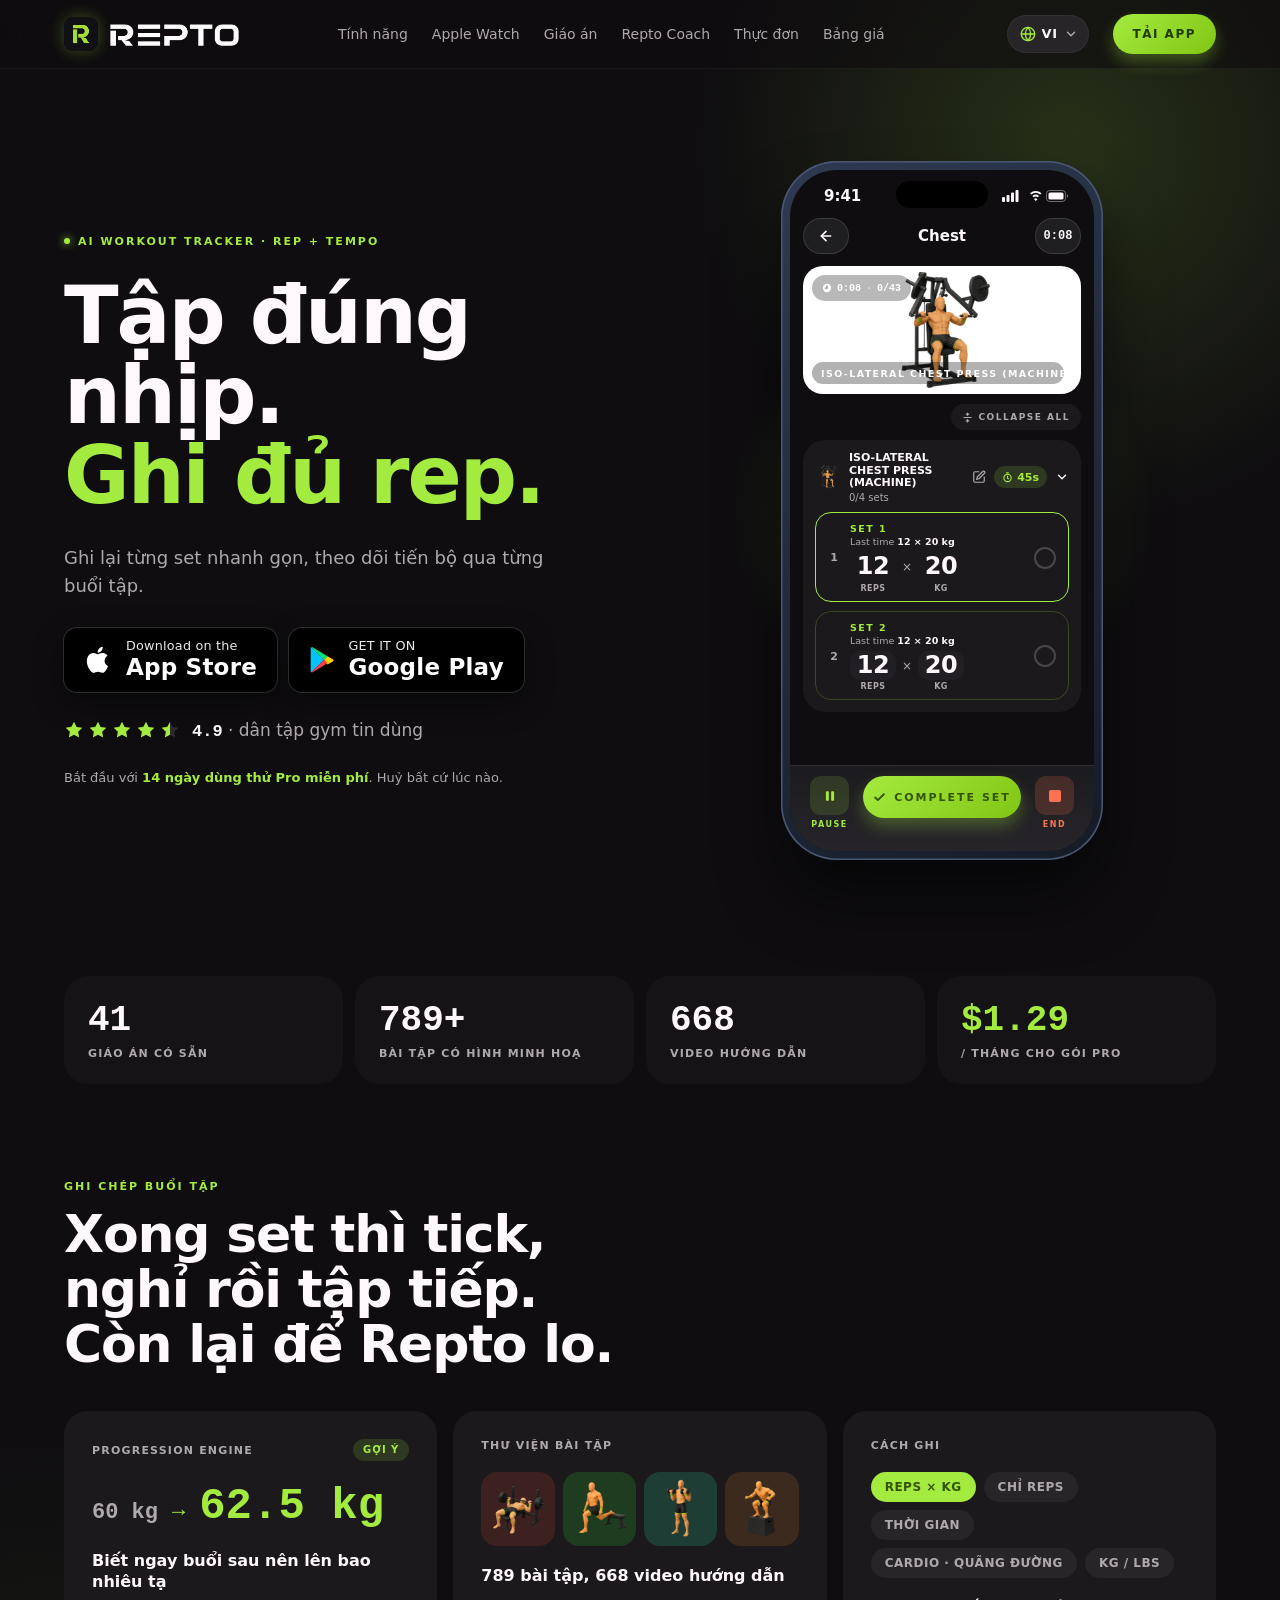
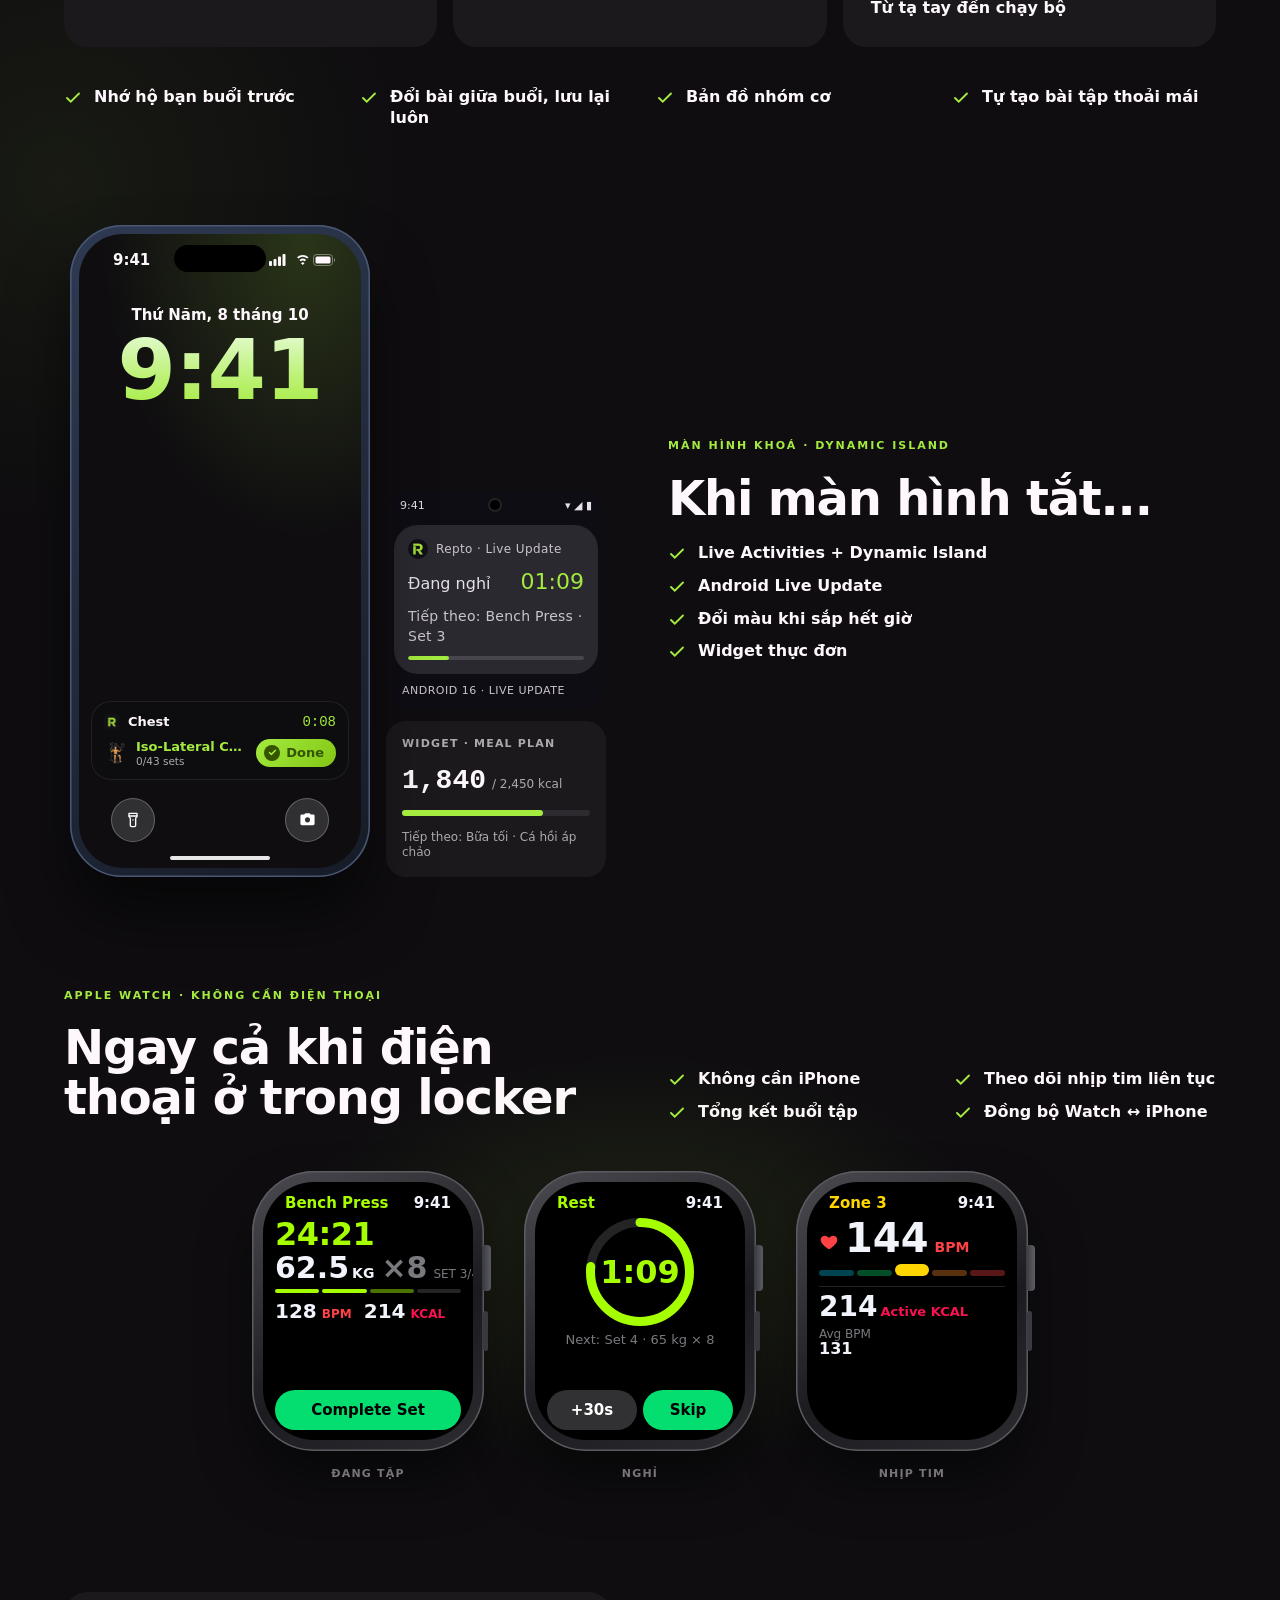
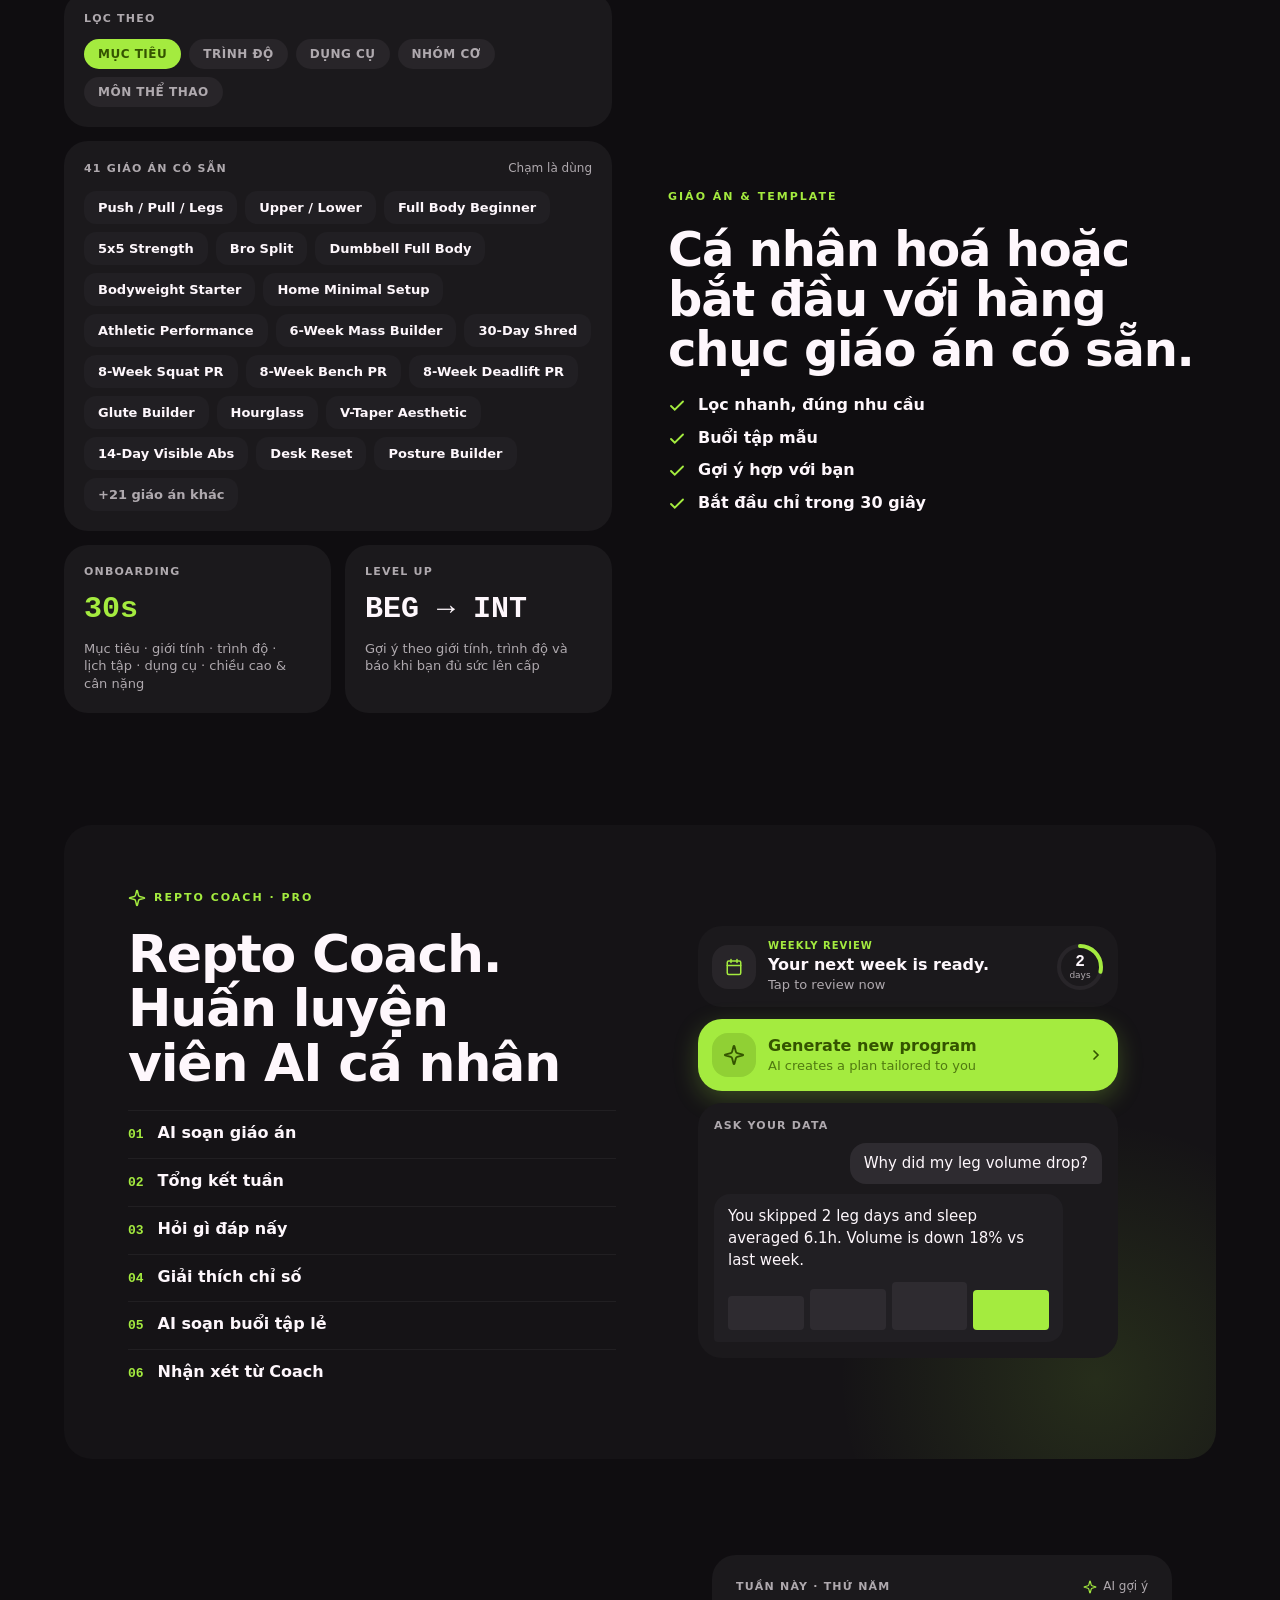
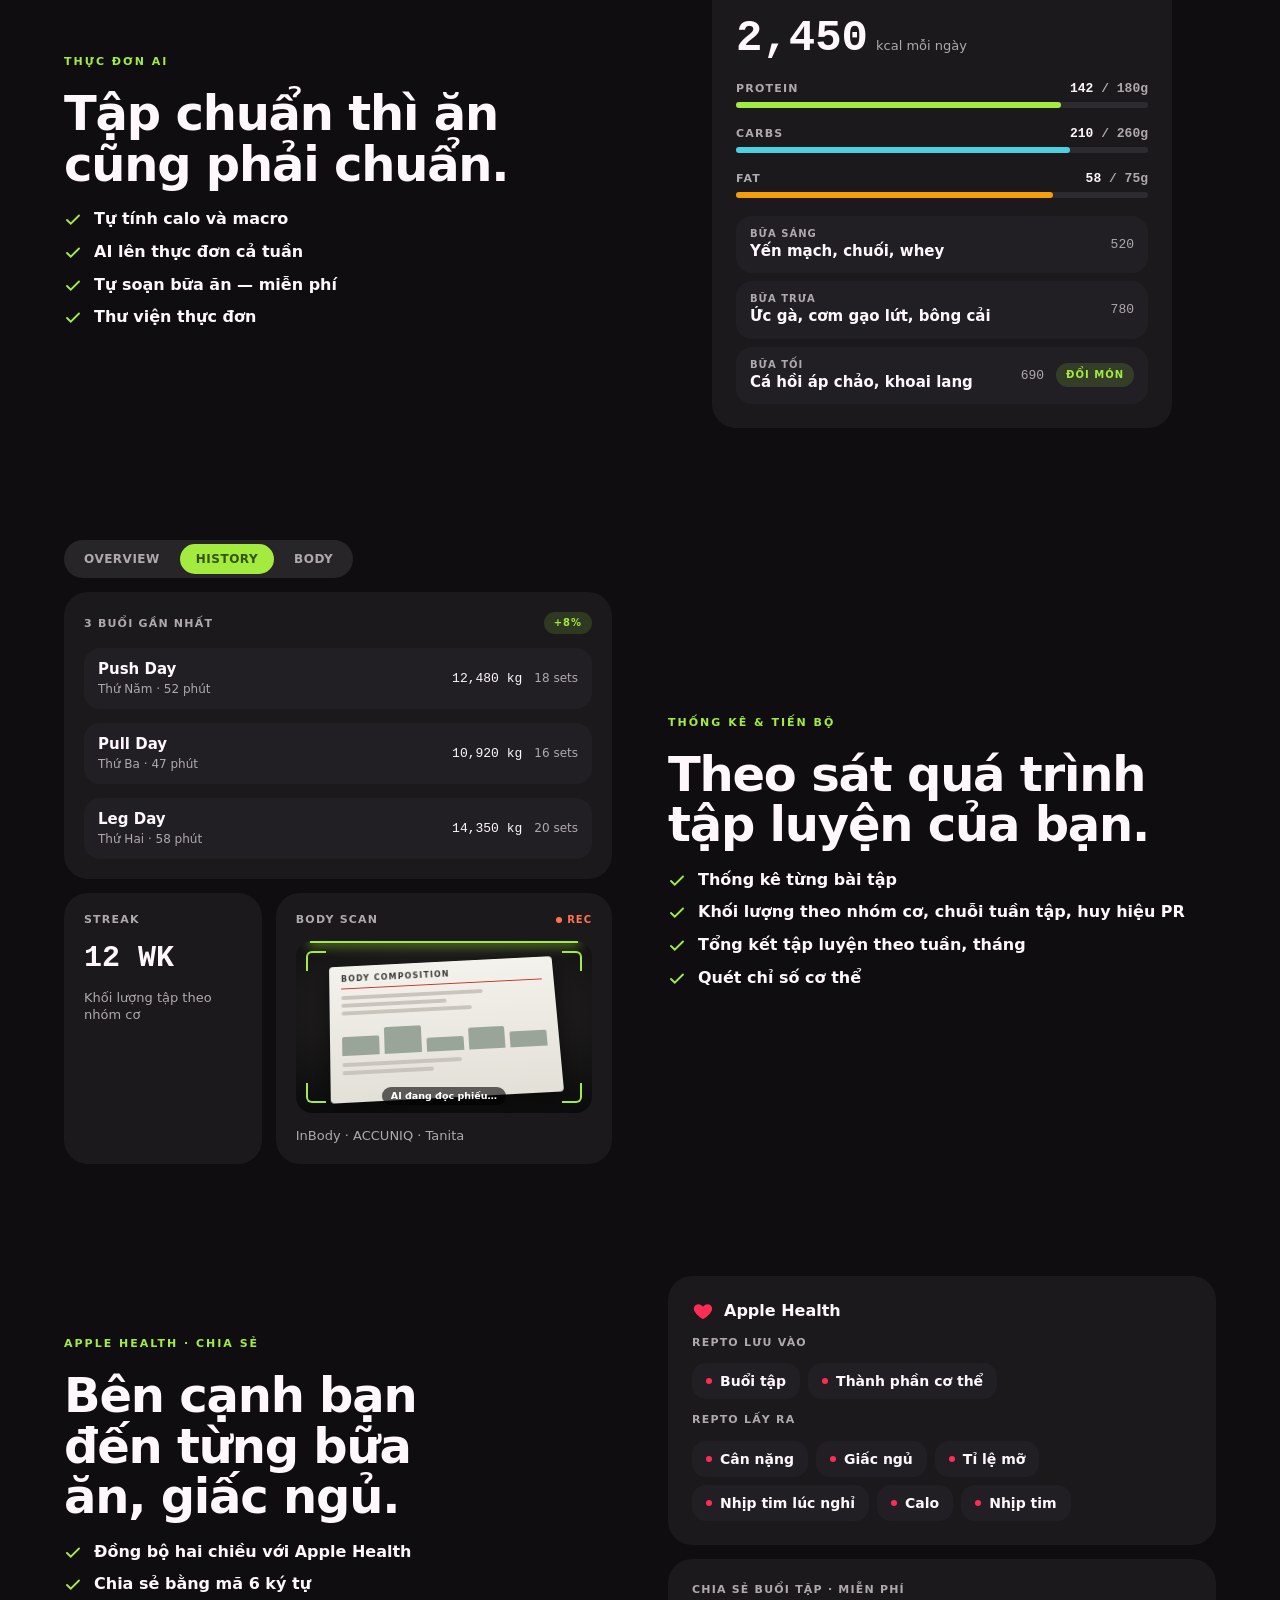
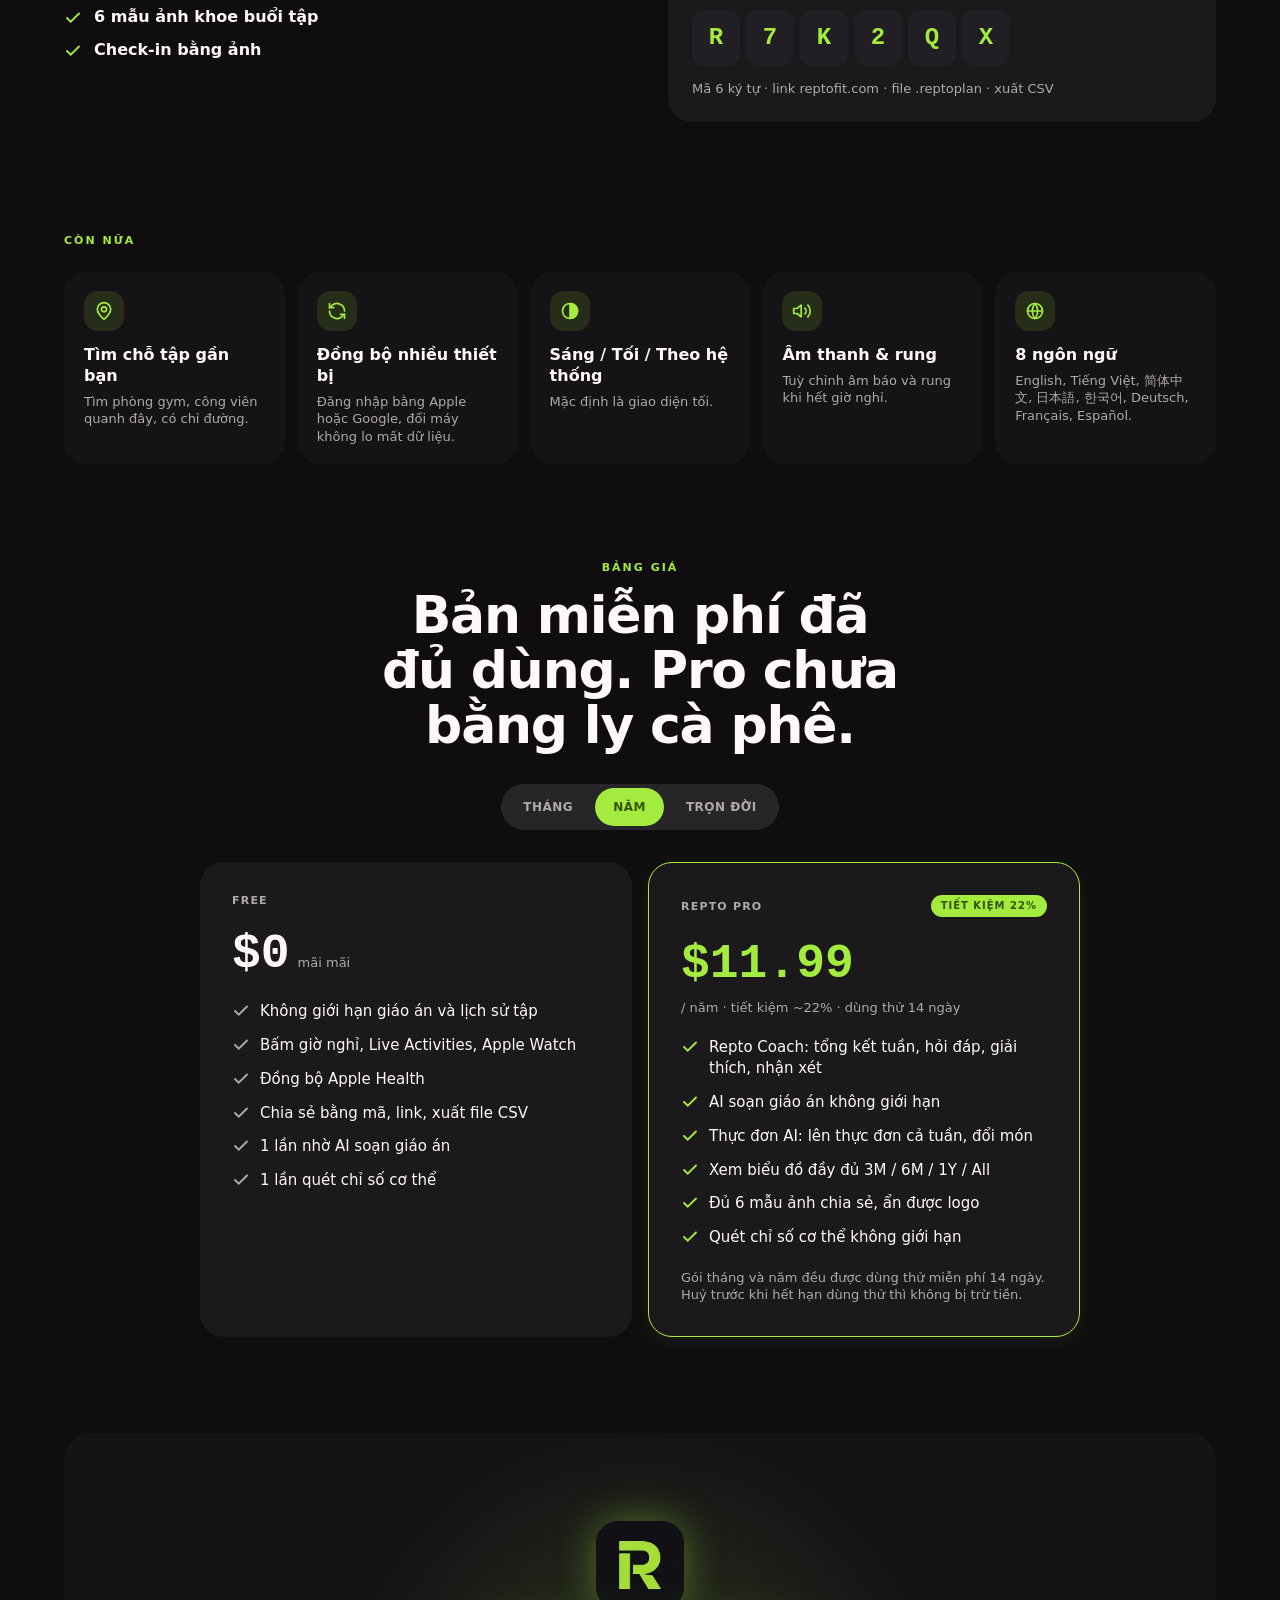
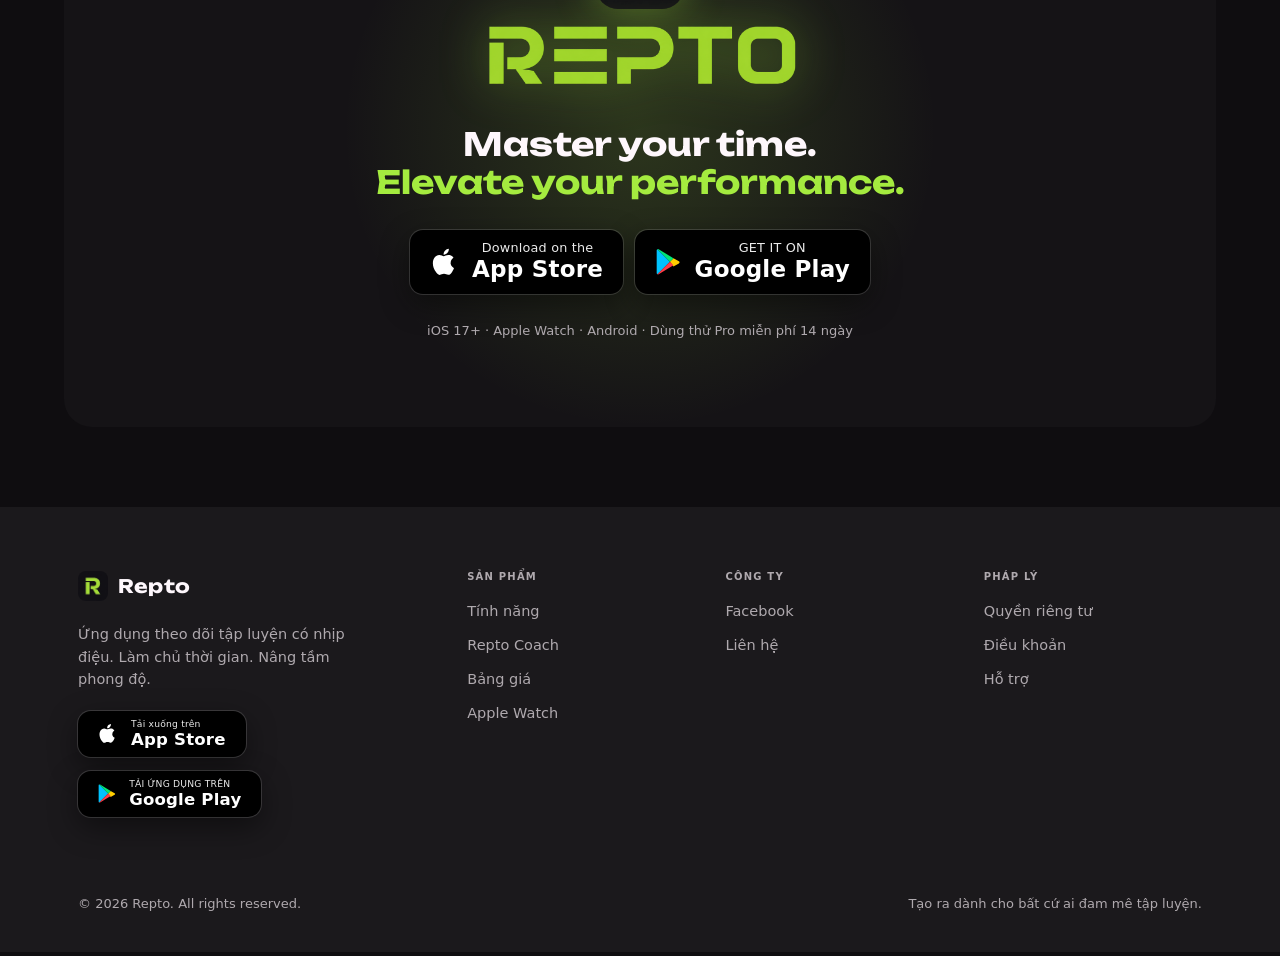
==== commit 297c80ad: "fix: version the attribution script so browsers fetch the visit-counting one" ====
--- a/vi/index.html
+++ b/vi/index.html
@@ -812,6 +812,6 @@
 
 <script src="../assets/app.js" defer></script>
 <script src="../assets/lang.js" defer></script>
-<script src="../assets/attribution.js" defer></script>
+<script src="../assets/attribution.js?v=2" defer></script>
 </body>
 </html>
